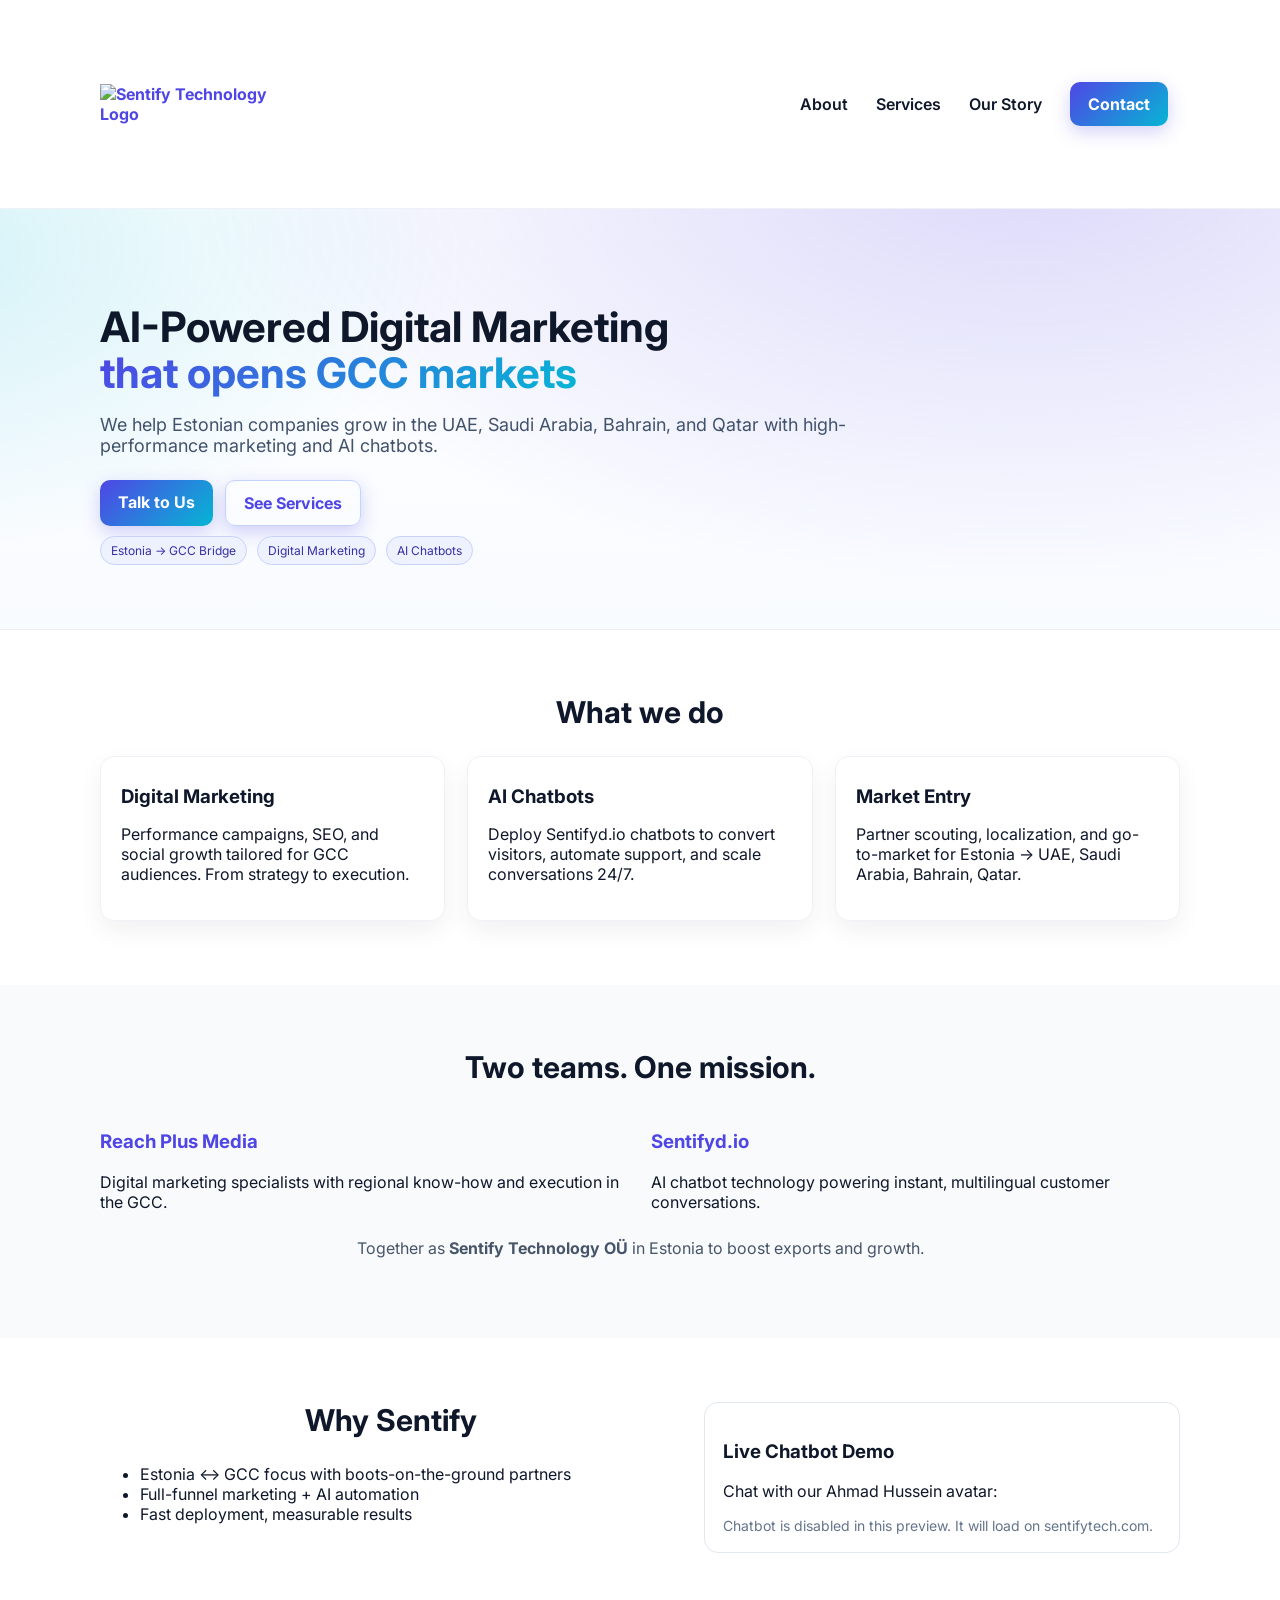
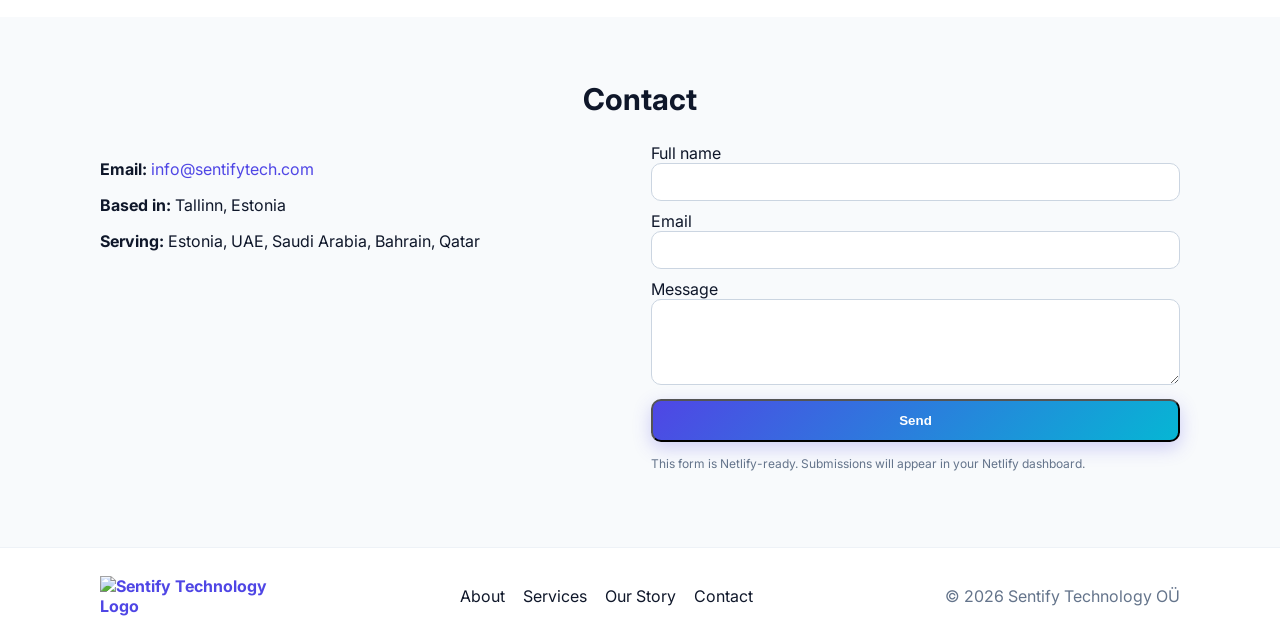
==== index.html @ 4d158f70 "Update index.html" ====
<!DOCTYPE html>
<html lang="en">
<head>
  <meta charset="utf-8" />
  <meta name="viewport" content="width=device-width, initial-scale=1" />
  <title>Sentify — Digital Marketing & AI Chatbots</title>
  <meta name="description" content="AI-powered digital marketing and chatbot solutions. Estonia ↔ GCC bridge: UAE, Saudi Arabia, Bahrain, Qatar."/>
  <link rel="preconnect" href="https://fonts.googleapis.com">
  <link rel="preconnect" href="https://fonts.gstatic.com" crossorigin>
  <link href="https://fonts.googleapis.com/css2?family=Inter:wght@400;600;700;800&display=swap" rel="stylesheet">
  <link rel="stylesheet" href="styles.css" />
  <link rel="icon" href="assets/favicon.svg" type="image/svg+xml">
  <!-- Sentifyd chatbot script (conditionally loaded in non-preview environments) -->
  <script>
    (function(){
      var allowed = ['sentifytech.com','www.sentifytech.com'];
      var host = location.hostname;
      var isAllowed = allowed.some(function(d){ return host===d || host.endsWith('.'+d); });
      if (isAllowed) {
        var s = document.createElement('script');
        s.type = 'module';
        s.src = 'https://frontend.sentifyd.io/sentifyd-bot/main.js';
        document.head.appendChild(s);
      } else {
        document.documentElement.setAttribute('data-chatbot-disabled','true');
      }
    })();
  </script>
</head>
<body>
  <!-- Site Header / Navigation -->
  <header class="site-header">
    <div class="container nav" role="navigation" aria-label="Main Navigation">
      <div class="nav-col brand-col">
        <a href="#hero" class="brand" aria-label="Sentifytech Home">
          <img src="https://cdn.builder.io/api/v1/image/assets%2F6636a5b3149c4ea7ad06f2b6a081d57d%2Fe7e891efa9844e9d974455a8bf1b24bd" alt="Sentify Technology Logo" width="200" loading="lazy">
        </a>
      </div>
      <div class="nav-col menu-col">
        <input type="checkbox" id="menu-toggle" class="menu-toggle" aria-label="Open Menu">
        <label for="menu-toggle" class="hamburger" aria-label="Open Menu" tabindex="0" role="button" aria-controls="main-menu">☰</label>
        <nav id="main-menu" class="nav-links">
          <a href="#about">About</a>
          <a href="#services">Services</a>
          <a href="#partners">Our Story</a>
          <a href="#contact" class="btn btn--sm">Contact</a>
        </nav>
      </div>
    </div>
  </header>

  <!-- Hero Section -->
  <main>
    <section class="hero" id="hero">
      <div class="container">
        <h1>
          AI-Powered Digital Marketing<br />
          <span class="accent">that opens GCC markets</span>
        </h1>
        <p class="lede">
          We help Estonian companies grow in the UAE, Saudi Arabia, Bahrain, and Qatar with high-performance marketing and AI chatbots.
        </p>
        <div class="cta">
          <a href="#contact" class="btn">Talk to Us</a>
          <a href="#services" class="btn btn--ghost">See Services</a>
        </div>
        <div class="badges" aria-label="Core competencies">
          <span>Estonia → GCC Bridge</span>
          <span>Digital Marketing</span>
          <span>AI Chatbots</span>
        </div>
      </div>
    </section>

    <!-- Services Section -->
    <section id="services" class="section">
      <div class="container">
        <h2>What we do</h2>
        <div class="grid cards" role="list">
          <article class="card" role="listitem">
            <!-- Removed invalid Marketing Icon image -->
            <h3>Digital Marketing</h3>
            <p>Performance campaigns, SEO, and social growth tailored for GCC audiences. From strategy to execution.</p>
          </article>
          <article class="card" role="listitem">
            <!-- Removed invalid Chatbot Icon image -->
            <h3>AI Chatbots</h3>
            <p>Deploy Sentifyd.io chatbots to convert visitors, automate support, and scale conversations 24/7.</p>
          </article>
          <article class="card" role="listitem">
            <!-- Removed invalid Bridge Icon image -->
            <h3>Market Entry</h3>
            <p>Partner scouting, localization, and go-to-market for Estonia → UAE, Saudi Arabia, Bahrain, Qatar.</p>
          </article>
        </div>
      </div>
    </section>

    <!-- Partners Section -->
    <section id="partners" class="section section--alt">
      <div class="container">
        <h2>Two teams. One mission.</h2>
        <div class="grid split">
          <div>
            <h3>
              <a href="https://reachplusbh.com/index.html" target="_blank" rel="noopener">Reach Plus Media</a>
            </h3>
            <p>Digital marketing specialists with regional know-how and execution in the GCC.</p>
          </div>
          <div>
            <h3>
              <a href="https://sentifyd.io" target="_blank" rel="noopener">Sentifyd.io</a>
            </h3>
            <p>AI chatbot technology powering instant, multilingual customer conversations.</p>
          </div>
        </div>
        <p class="center note">
          Together as <strong>Sentify Technology OÜ</strong> in Estonia to boost exports and growth.
        </p>
      </div>
    </section>

    <!-- About Section with Chatbot Demo -->
    <section id="about" class="section">
      <div class="container">
        <div class="grid about">
          <div>
            <h2>Why Sentify</h2>
            <ul class="checks">
              <li>Estonia ↔ GCC focus with boots-on-the-ground partners</li>
              <li>Full-funnel marketing + AI automation</li>
              <li>Fast deployment, measurable results</li>
            </ul>
          </div>
          <div class="panel">
            <h3>Live Chatbot Demo</h3>
            <p>Chat with our Ahmad Hussein avatar:</p>
            <!-- Sentifyd chatbot with Ahmad Hussein avatar -->
            <div class="chatbot-embed" aria-label="Chatbot Demo">
              <sentifyd-bot
                api_key="36ebbcf7-c3ae-493f-a77a-5b8a51ed5033"
                avatar_id="51"
                toggler="false">
              </sentifyd-bot>
              <div class="chatbot-fallback">Chatbot is disabled in this preview. It will load on sentifytech.com.</div>
              <noscript>
                <p>Chatbot requires JavaScript to run.</p>
              </noscript>
            </div>
          </div>
        </div>
      </div>
    </section>

    <!-- Contact Section -->
    <section id="contact" class="section section--alt">
      <div class="container">
        <h2>Contact</h2>
        <div class="grid split">
          <div>
            <p>
              <strong>Email:</strong>
              <a href="mailto:info@sentifytech.com">info@sentifytech.com</a>
            </p>
            <p><strong>Based in:</strong> Tallinn, Estonia</p>
            <p><strong>Serving:</strong> Estonia, UAE, Saudi Arabia, Bahrain, Qatar</p>
          </div>
          <form class="form" name="contact" method="POST" data-netlify="true" autocomplete="on">
            <input type="hidden" name="form-name" value="contact">
            <label for="fullname">Full name
              <input type="text" id="fullname" name="name" required autocomplete="name">
            </label>
            <label for="email">Email
              <input type="email" id="email" name="email" required autocomplete="email">
            </label>
            <label for="message">Message
              <textarea id="message" name="message" rows="4" required autocomplete="on"></textarea>
            </label>
            <button class="btn" type="submit">Send</button>
            <p class="form-hint">This form is Netlify-ready. Submissions will appear in your Netlify dashboard.</p>
          </form>
        </div>
      </div>
    </section>
  </main>

  <!-- Site Footer -->
  <footer class="site-footer">
    <div class="container footer-grid">
      <a href="#hero" class="brand" aria-label="Sentifytech Home">
        <img src="https://cdn.builder.io/api/v1/image/assets%2F6636a5b3149c4ea7ad06f2b6a081d57d%2Fe7e891efa9844e9d974455a8bf1b24bd" alt="Sentify Technology Logo" width="200" loading="lazy">
      </a>
      <div class="links" aria-label="Footer Links">
        <a href="#about">About</a>
        <a href="#services">Services</a>
        <a href="#partners">Our Story</a>
        <a href="#contact">Contact</a>
      </div>
      <div class="small">
        © <span id="y"></span> Sentify Technology OÜ
      </div>
    </div>
  </footer>

  <!-- Copyright year script -->
  <script>
    document.getElementById('y').textContent = new Date().getFullYear();
  </script>
</body>
</html>
---- styles.css ----
/* Sentify Technology — modern landing page */
:root{
  --bg:#0f172a;
  --ink:#0b1220;
  --card:#0b1220;
  --text:#0f172a;
  --muted:#5b708b;
  --brand1:#4f46e5;
  --brand2:#06b6d4;
  --surface:#ffffff;
}

*{box-sizing:border-box}
html,body{margin:0;padding:0;font-family:Inter,system-ui,-apple-system,Segoe UI,Roboto,Arial,sans-serif;color:#0f172a;background:#ffffff}
a{color:var(--brand1);text-decoration:none}
img{max-width:100%;display:block}

.container{max-width:1120px;margin:0 auto;padding:0 20px}

.site-header{position:sticky;top:0;background:rgba(255,255,255,.9);backdrop-filter:saturate(140%) blur(6px);border-bottom:1px solid #eef2f7;z-index:1000}
.site-header .nav{display:flex;align-items:center;justify-content:space-between;height:208px;position:relative;gap:20px}
.brand{display:flex;align-items:center;gap:10px;font-weight:700}
.logo{width:28px;height:28px}

.nav-col{display:flex;align-items:center}
.brand-col{flex:1}
.menu-col{flex:1;justify-content:flex-end;position:relative}

nav a{margin:0 12px;font-weight:600;color:#0f172a}
.btn{display:inline-block;background:linear-gradient(135deg,var(--brand1),var(--brand2));color:white;padding:12px 18px;border-radius:10px;font-weight:700;box-shadow:0 6px 18px rgba(79,70,229,.25);transition:transform .12s ease}
.btn:hover{transform:translateY(-2px)}
.btn--ghost{background:transparent;border:1.5px solid #c7d2fe;color:var(--brand1)}

#menu-toggle{display:none}
.hamburger{display:none;cursor:pointer;font-size:22px}

.hero{background:
  radial-gradient(1200px 600px at 80% -10%, rgba(79,70,229,.20), transparent 70%),
  radial-gradient(1000px 500px at -10% 10%, rgba(6,182,212,.18), transparent 60%),
  linear-gradient(#ffffff, #f8fbff);
  padding:96px 0 64px;margin-top:-1px;border-bottom:1px solid #eef2f7}
.hero h1{font-size:42px;line-height:1.1;margin:0 0 12px}
.hero .accent{background:linear-gradient(135deg,var(--brand1),var(--brand2));-webkit-background-clip:text;background-clip:text;color:transparent}
.lede{font-size:18px;color:#42526b;max-width:780px}
.cta{margin:24px 0 8px;display:flex;gap:12px;flex-wrap:wrap}
.badges{display:flex;gap:10px;flex-wrap:wrap;margin-top:10px}
.badges span{font-size:12px;background:#eef2ff;color:#3730a3;border:1px solid #c7d2fe;padding:6px 10px;border-radius:999px}

.section{padding:64px 0}
.section--alt{background:#f8fafc}
h2{font-size:30px;margin:0 0 26px;text-align:center}
.grid{display:grid;gap:22px}
.cards{grid-template-columns:repeat(3,1fr)}
.card{background:#ffffff;border:1px solid #eef2f7;border-radius:14px;padding:20px;box-shadow:0 10px 24px rgba(15,23,42,.06)}
.card .icon{width:40px;height:40px;opacity:.9;margin-bottom:8px}
.card h3{margin:8px 0 6px}

.split{grid-template-columns:1fr 1fr}
.center{text-align:center}
.note{color:#475569;margin-top:10px}

.about{grid-template-columns:1.1fr .9fr;align-items:start}
.panel{background:#ffffff;border:1px solid #e2e8f0;border-radius:14px;padding:18px}
.embed{min-height:180px;border:2px dashed #cbd5e1;border-radius:12px;display:flex;align-items:center;justify-content:center;padding:16px}
.placeholder{color:#64748b;font-size:14px}
.chatbot-fallback{display:none;color:#64748b;font-size:14px;margin-top:8px}
:root[data-chatbot-disabled="true"] .chatbot-fallback{display:block}

.form{display:grid;gap:10px}
.form input,.form textarea{width:100%;border:1px solid #cbd5e1;border-radius:10px;padding:10px;font-size:14px}
.form-hint{font-size:12px;color:#64748b;margin-top:4px}

.site-footer{border-top:1px solid #eef2f7;padding:28px 0;background:#ffffff}
.footer-grid{display:grid;grid-template-columns:1fr 1fr 1fr;align-items:center}
.links a{margin-right:14px;color:#0f172a}
.small{color:#64748b;text-align:right}

@media (max-width: 900px){
  .site-header .nav{flex-direction:column;align-items:stretch;gap:0}
  .cards{grid-template-columns:1fr 1fr}
  .split{grid-template-columns:1fr}
  .about{grid-template-columns:1fr}
  nav{display:none}
  .hamburger{display:block}
  #menu-toggle:checked ~ .nav-links{display:flex;flex-direction:column;position:absolute;top:64px;right:20px;background:#ffffff;border:1px solid #eef2f7;border-radius:12px;padding:12px;box-shadow:0 10px 24px rgba(15,23,42,.06)}
  #menu-toggle:checked ~ .nav-links a{margin:6px 0}
}

@media (max-width: 600px){
  .hero h1{font-size:34px}
  .cards{grid-template-columns:1fr}
  .footer-grid{grid-template-columns:1fr;gap:12px}
  .small{text-align:left}
}
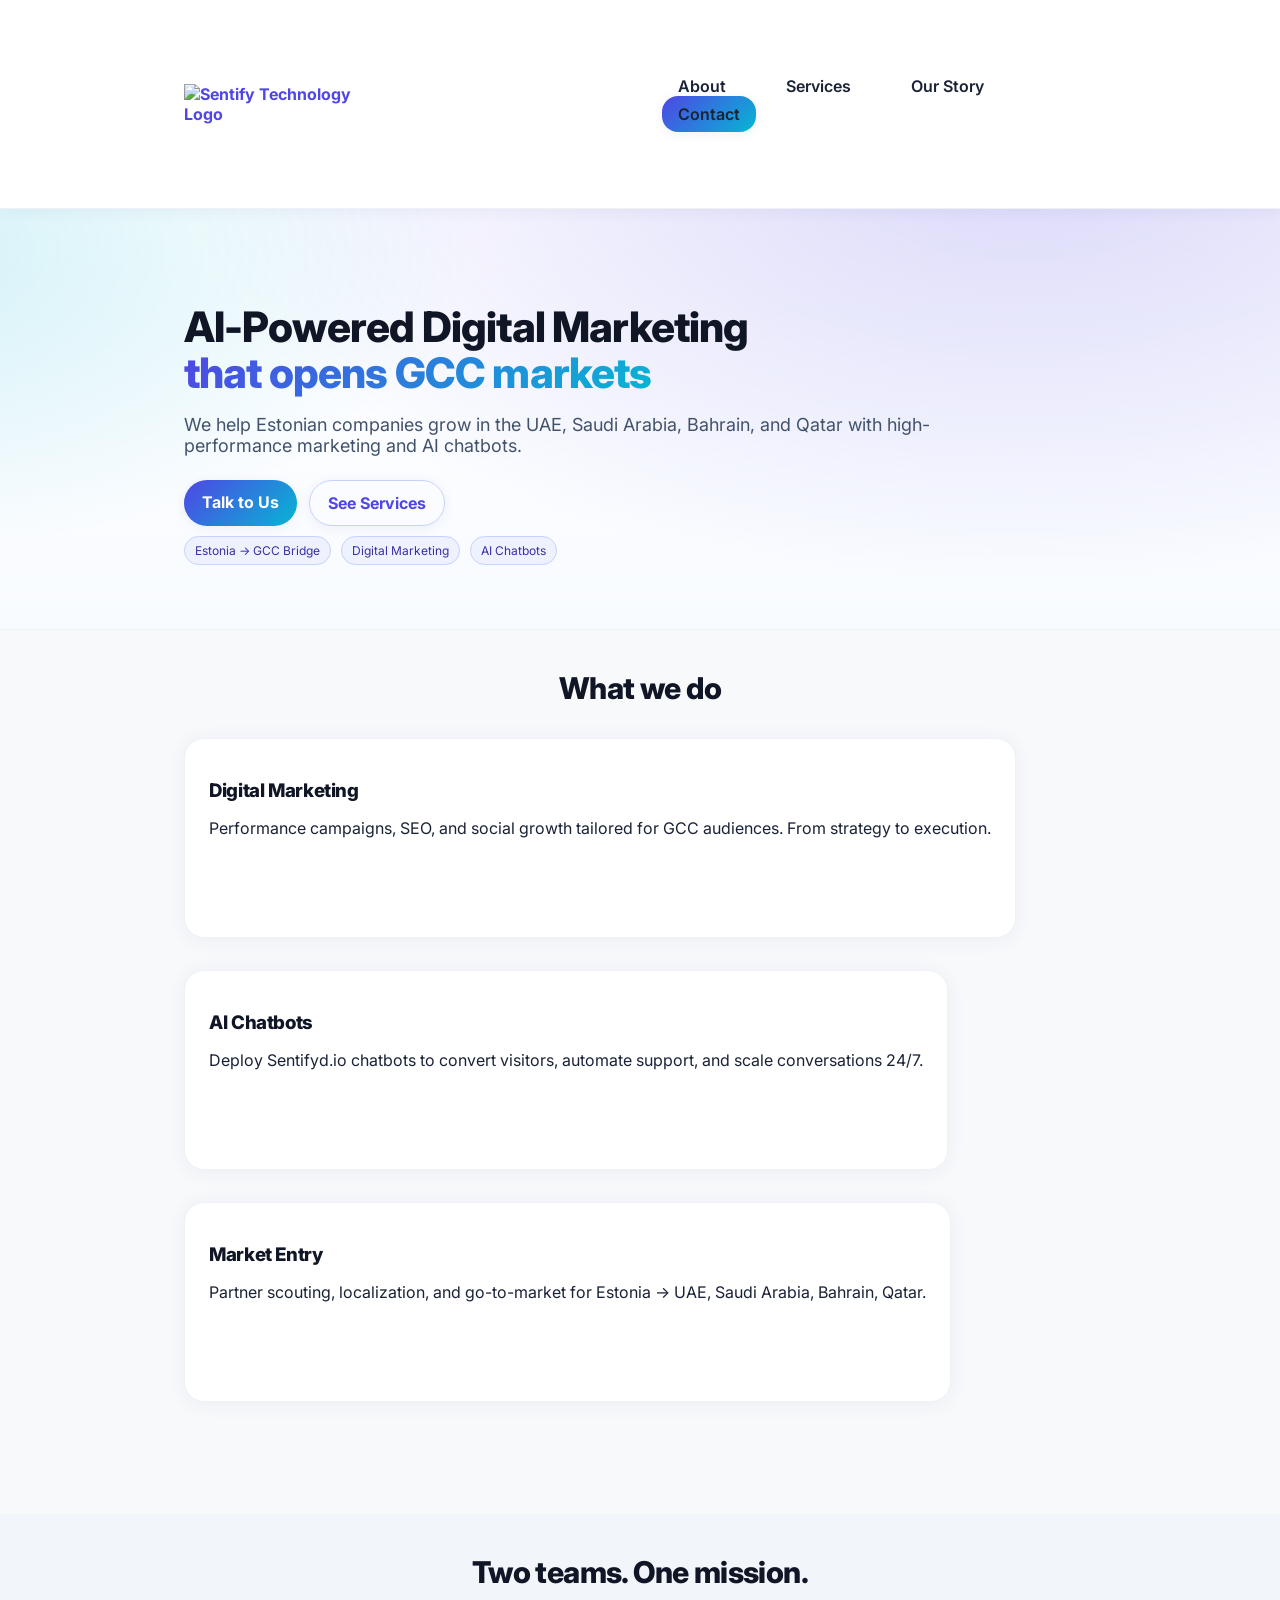
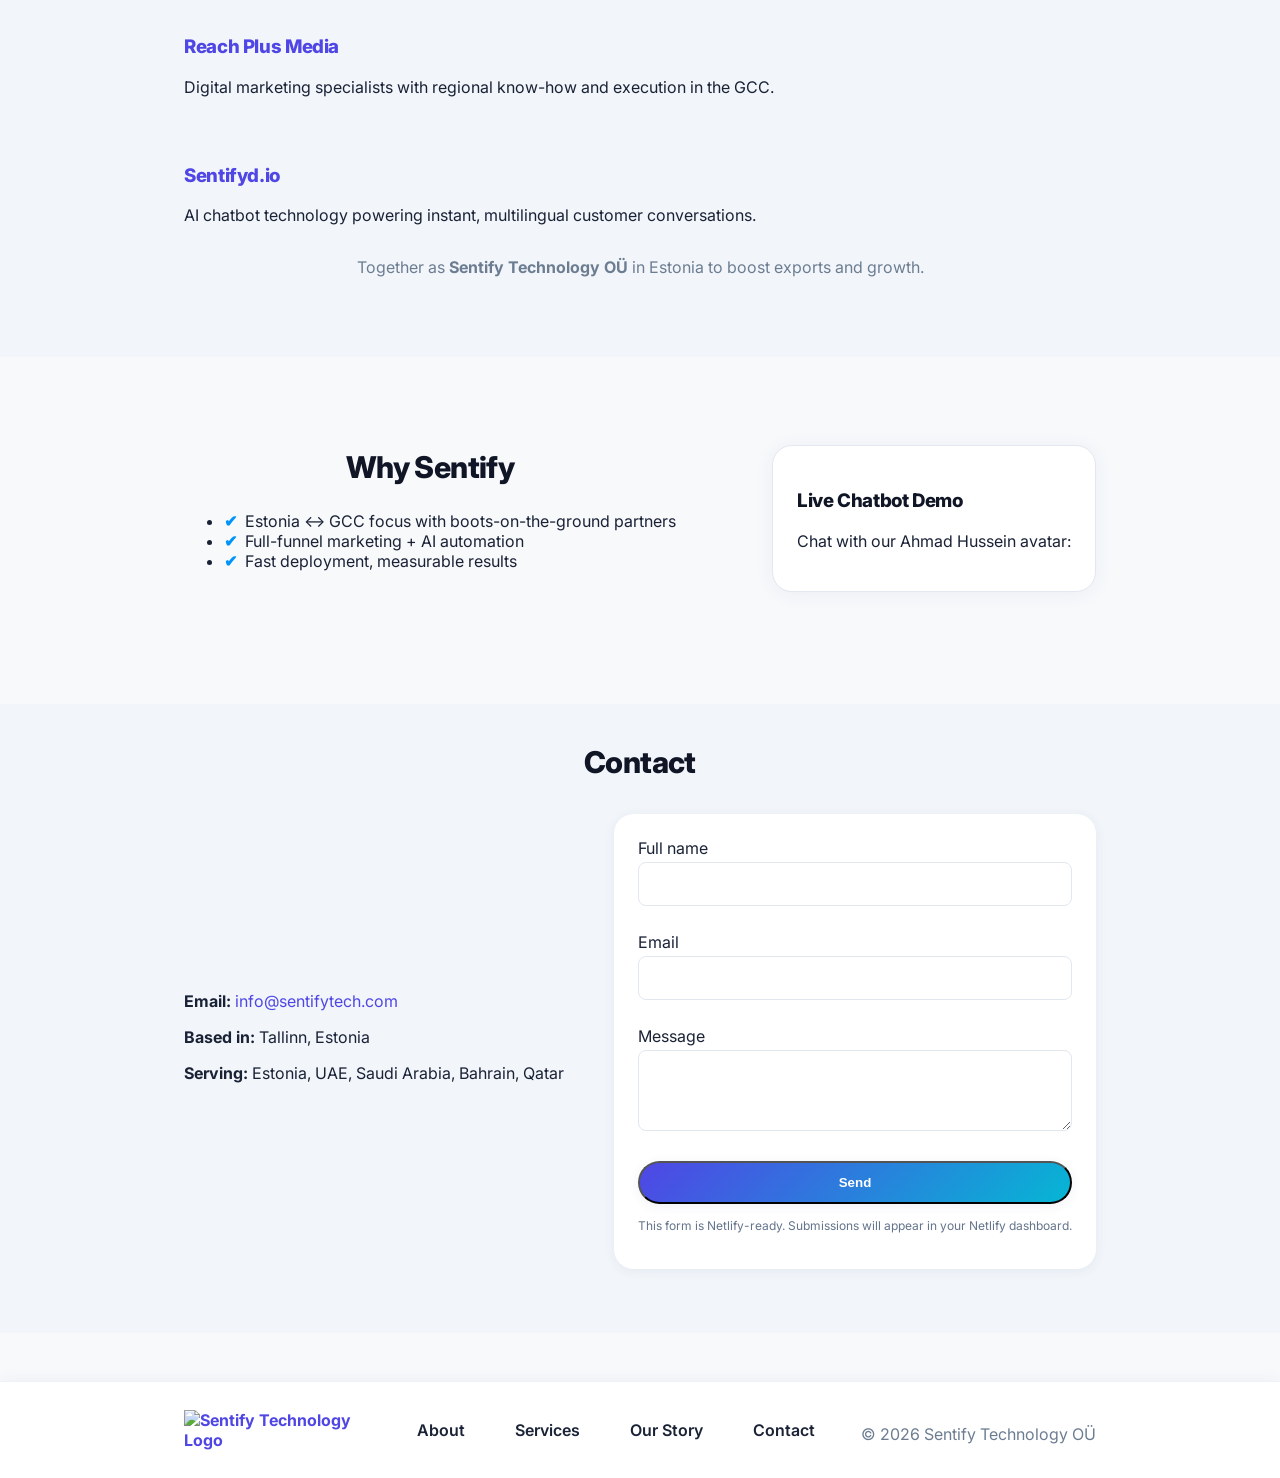
==== commit a63e7ff8: "Update index.html" ====
--- a/index.html
+++ b/index.html
@@ -4,7 +4,7 @@
   <meta charset="utf-8" />
   <meta name="viewport" content="width=device-width, initial-scale=1" />
   <title>Sentify — Digital Marketing & AI Chatbots</title>
-  <meta name="description" content="AI-powered digital marketing and chatbot solutions. Estonia ↔ GCC bridge: UAE, Saudi Arabia, Bahrain, Qatar."/>
+  <meta name="description" content="AI-powered digital marketing and chatbot solutions. Estonia ↔ GCC bridge: UAE, Saudi Arabia, Bahrain, Qatar.">
   <link rel="preconnect" href="https://fonts.googleapis.com">
   <link rel="preconnect" href="https://fonts.gstatic.com" crossorigin>
   <link href="https://fonts.googleapis.com/css2?family=Inter:wght@400;600;700;800&display=swap" rel="stylesheet">
@@ -26,6 +26,248 @@
       }
     })();
   </script>
+  <style>
+    /* Professional Touches */
+    html, body {
+      font-family: 'Inter', Arial, sans-serif;
+      background: #f8f9fb;
+      color: #1a2236;
+      scroll-behavior: smooth;
+    }
+    h1, h2, h3 {
+      font-weight: 800;
+      letter-spacing: -0.02em;
+      color: #101626;
+    }
+    .btn, .btn--sm, .btn--ghost {
+      border-radius: 32px;
+      font-weight: 700;
+      transition: background 0.2s, color 0.2s, box-shadow 0.2s;
+      box-shadow: 0 2px 12px 0 rgba(44,55,130,.07);
+    }
+    .btn:hover, .btn:focus {
+      background: #101626;
+      color: #fff;
+      box-shadow: 0 4px 24px 0 rgba(44,55,130,0.15);
+      outline: none;
+    }
+    .card, .panel, .form, .chatbot-widget-popup {
+      border-radius: 20px;
+      box-shadow: 0 2px 20px 0 rgba(44,55,130,0.06);
+      background: #fff;
+    }
+    .card {
+      min-height: 200px;
+      padding: 2rem 1.5rem;
+      transition: box-shadow 0.2s;
+    }
+    .card:hover {
+      box-shadow: 0 8px 32px 0 rgba(44,55,130,0.14);
+    }
+    .checks li::before {
+      content: "✔";
+      color: #0093f9;
+      font-weight: bold;
+      margin-right: 0.5em;
+    }
+    .section {
+      margin-bottom: 3rem;
+      padding-top: 2.5rem;
+    }
+    .section--alt {
+      background: #f2f6fa;
+    }
+    .site-header, .site-footer {
+      background: #fff;
+      box-shadow: 0 1px 16px 0 rgba(44,55,130,0.07);
+    }
+    .site-footer .small {
+      color: #6c7d92;
+      margin-top: 0.5rem;
+    }
+    .nav-links a, .links a {
+      font-weight: 600;
+      text-decoration: none;
+      color: #1a2236;
+      padding: 0.5em 1em;
+      border-radius: 16px;
+      transition: background 0.15s, color 0.15s;
+    }
+    .nav-links a:hover, .links a:hover {
+      background: #0093f9;
+      color: #fff;
+    }
+    .container {
+      max-width: 960px;
+      margin: 0 auto;
+      padding: 0 1.5rem;
+    }
+    .nav, .footer-grid, .grid {
+      display: flex;
+      flex-wrap: wrap;
+      justify-content: space-between;
+      align-items: center;
+    }
+    .grid.cards {
+      gap: 2rem;
+      margin-top: 2rem;
+    }
+    .grid.split {
+      gap: 2rem;
+      flex-wrap: wrap;
+    }
+    .about {
+      gap: 2.5rem;
+      flex-wrap: wrap;
+    }
+    .panel {
+      padding: 1.5rem;
+      min-width: 270px;
+      max-width: 370px;
+    }
+    .center {
+      text-align: center;
+    }
+    .note {
+      color: #6c7d92;
+      font-size: 1rem;
+      margin-top: 1rem;
+    }
+    .form {
+      background: #fff;
+      padding: 1.5rem;
+      margin-top: 0.5rem;
+      box-shadow: 0 2px 12px 0 rgba(44,55,130,0.07);
+    }
+    .form input, .form textarea {
+      border-radius: 8px;
+      border: 1px solid #e1e7ef;
+      padding: 0.75em;
+      font-size: 1em;
+      margin-top: 0.25rem;
+      margin-bottom: 1rem;
+      width: 100%;
+      box-sizing: border-box;
+      transition: border 0.2s;
+    }
+    .form input:focus, .form textarea:focus {
+      border-color: #0093f9;
+      outline: none;
+    }
+    /* Chatbot Widget Styles */
+    .chatbot-widget-fab {
+      position: fixed;
+      left: 2.2rem;
+      bottom: 2.2rem;
+      z-index: 9999;
+      background: #0093f9;
+      width: 64px;
+      height: 64px;
+      border-radius: 50%;
+      box-shadow: 0 4px 32px 0 rgba(44,55,130,0.17);
+      display: flex;
+      align-items: center;
+      justify-content: center;
+      cursor: pointer;
+      transition: box-shadow 0.2s, background 0.2s;
+      border: none;
+      outline: none;
+    }
+    .chatbot-widget-fab:hover, .chatbot-widget-fab:focus {
+      background: #005fa3;
+      box-shadow: 0 8px 32px 0 rgba(44,55,130,0.25);
+    }
+    .chatbot-widget-fab img, .chatbot-widget-fab svg {
+      width: 38px;
+      height: 38px;
+      display: block;
+      border-radius: 50%;
+      background: #fff;
+      box-shadow: 0 2px 10px rgba(44,55,130,0.08);
+    }
+    .chatbot-widget-popup {
+      position: fixed;
+      left: 1.5rem;
+      bottom: 5.2rem;
+      width: 340px;
+      max-width: 96vw;
+      min-height: 410px;
+      background: #fff;
+      border-radius: 18px;
+      box-shadow: 0 8px 32px 0 rgba(44,55,130,0.22);
+      z-index: 9999;
+      display: none;
+      flex-direction: column;
+      overflow: hidden;
+      animation: chatbot-slide-in 0.23s cubic-bezier(.59,.33,.46,1.34);
+    }
+    @keyframes chatbot-slide-in {
+      from { transform: translateY(40px) scale(0.96); opacity: 0; }
+      to   { transform: translateY(0) scale(1); opacity: 1; }
+    }
+    .chatbot-widget-popup.open {
+      display: flex;
+    }
+    .chatbot-widget-header {
+      display: flex;
+      align-items: center;
+      justify-content: space-between;
+      background: #0093f9;
+      color: #fff;
+      padding: 0.9rem 1.1rem;
+      font-weight: 700;
+      font-size: 1.08rem;
+    }
+    .chatbot-widget-header .close-btn {
+      background: none;
+      border: none;
+      color: #fff;
+      font-size: 1.7em;
+      cursor: pointer;
+      line-height: 1;
+      margin-left: 0.25em;
+      padding: 0;
+      transition: color 0.2s;
+    }
+    .chatbot-widget-header .close-btn:hover {
+      color: #101626;
+    }
+    .chatbot-embed-widget {
+      flex: 1;
+      min-height: 340px;
+      background: #f2f6fa;
+      padding: 0.5rem 0.5rem 0 0.5rem;
+      display: flex;
+      flex-direction: column;
+      justify-content: stretch;
+    }
+    .chatbot-widget-fab[aria-expanded="true"] {
+      box-shadow: 0 8px 32px 0 rgba(44,55,130,0.28), 0 0 0 8px #0093f91a;
+    }
+    /* Hide the demo chatbot in About section on desktop if widget is enabled */
+    @media (min-width: 800px) {
+      .panel .chatbot-embed { display: none !important; }
+    }
+    /* Responsive */
+    @media (max-width: 700px) {
+      .chatbot-widget-popup, .panel {
+        min-width: 0;
+        width: 98vw;
+        left: 1vw;
+        right: 1vw;
+        max-width: 99vw;
+      }
+      .chatbot-widget-fab {
+        left: 1.1rem;
+        bottom: 1.1rem;
+        width: 54px;
+        height: 54px;
+      }
+      .chatbot-widget-popup {
+        bottom: 4.5rem;
+      }
+    }
+  </style>
 </head>
 <body>
   <!-- Site Header / Navigation -->
@@ -78,17 +320,14 @@
         <h2>What we do</h2>
         <div class="grid cards" role="list">
           <article class="card" role="listitem">
-            <!-- Removed invalid Marketing Icon image -->
             <h3>Digital Marketing</h3>
             <p>Performance campaigns, SEO, and social growth tailored for GCC audiences. From strategy to execution.</p>
           </article>
           <article class="card" role="listitem">
-            <!-- Removed invalid Chatbot Icon image -->
             <h3>AI Chatbots</h3>
             <p>Deploy Sentifyd.io chatbots to convert visitors, automate support, and scale conversations 24/7.</p>
           </article>
           <article class="card" role="listitem">
-            <!-- Removed invalid Bridge Icon image -->
             <h3>Market Entry</h3>
             <p>Partner scouting, localization, and go-to-market for Estonia → UAE, Saudi Arabia, Bahrain, Qatar.</p>
           </article>
@@ -120,7 +359,7 @@
       </div>
     </section>
 
-    <!-- About Section with Chatbot Demo -->
+    <!-- About Section with Chatbot Demo (hidden on desktop if widget is loaded) -->
     <section id="about" class="section">
       <div class="container">
         <div class="grid about">
@@ -135,7 +374,7 @@
           <div class="panel">
             <h3>Live Chatbot Demo</h3>
             <p>Chat with our Ahmad Hussein avatar:</p>
-            <!-- Sentifyd chatbot with Ahmad Hussein avatar -->
+            <!-- Sentifyd chatbot with Ahmad Hussein avatar (hidden on desktop if widget is loaded) -->
             <div class="chatbot-embed" aria-label="Chatbot Demo">
               <sentifyd-bot
                 api_key="36ebbcf7-c3ae-493f-a77a-5b8a51ed5033"
@@ -206,5 +445,87 @@
   <script>
     document.getElementById('y').textContent = new Date().getFullYear();
   </script>
+
+  <!-- Floating Chatbot Widget: only loads on production domain -->
+  <div id="chatbot-widget-root" aria-live="polite"></div>
+  <script>
+    (function () {
+      var allowed = ['sentifytech.com','www.sentifytech.com'];
+      var host = location.hostname;
+      var isAllowed = allowed.some(function(d){ return host===d || host.endsWith('.'+d); });
+      if (!isAllowed) return; // don't load widget on preview
+
+      var root = document.getElementById('chatbot-widget-root');
+      // Create floating action button
+      var fab = document.createElement('button');
+      fab.className = 'chatbot-widget-fab';
+      fab.setAttribute('aria-label', 'Open chat support');
+      fab.setAttribute('aria-expanded', 'false');
+      fab.innerHTML = `<svg viewBox="0 0 48 48" fill="none"><circle cx="24" cy="24" r="24" fill="#fff"/><ellipse cx="24" cy="22.5" rx="12" ry="8.5" fill="#0093f9"/><ellipse cx="19" cy="21" rx="2" ry="2.2" fill="#fff"/><ellipse cx="29" cy="21" rx="2" ry="2.2" fill="#fff"/><ellipse cx="24" cy="27" rx="4.5" ry="2.3" fill="#fff"/></svg>`;
+      root.appendChild(fab);
+
+      // Create popup container
+      var popup = document.createElement('div');
+      popup.className = 'chatbot-widget-popup';
+      popup.setAttribute('role','dialog');
+      popup.setAttribute('aria-modal','true');
+      popup.setAttribute('aria-label','Chat support');
+      popup.innerHTML = `
+        <div class="chatbot-widget-header">
+          <span>Chat with Sentify</span>
+          <button class="close-btn" aria-label="Close chat">&times;</button>
+        </div>
+        <div class="chatbot-embed-widget">
+          <sentifyd-bot
+            api_key="36ebbcf7-c3ae-493f-a77a-5b8a51ed5033"
+            avatar_id="51"
+            toggler="false">
+          </sentifyd-bot>
+          <div class="chatbot-fallback" style="text-align:center;font-size:.99em;color:#6c7d92;margin-top:1em;">Chatbot is disabled in this preview. It will load on sentifytech.com.</div>
+        </div>
+      `;
+      root.appendChild(popup);
+
+      // Widget logic
+      function openChat() {
+        popup.classList.add('open');
+        fab.setAttribute('aria-expanded','true');
+        // Optionally focus the close btn for accessibility
+        popup.querySelector('.close-btn').focus();
+      }
+      function closeChat() {
+        popup.classList.remove('open');
+        fab.setAttribute('aria-expanded','false');
+        fab.focus();
+      }
+      fab.addEventListener('click', function() {
+        if (popup.classList.contains('open')) {
+          closeChat();
+        } else {
+          openChat();
+        }
+      });
+      // Keyboard accessibility
+      fab.addEventListener('keydown', function(e){
+        if (e.key==='Enter' || e.key===' ') {
+          fab.click();
+        }
+      });
+      popup.querySelector('.close-btn').addEventListener('click', closeChat);
+      popup.querySelector('.close-btn').addEventListener('keydown', function(e){
+        if (e.key==='Escape' || e.key==='Enter' || e.key===' ') closeChat();
+      });
+      // Close on outside click
+      document.addEventListener('mousedown', function(e){
+        if (popup.classList.contains('open') && !popup.contains(e.target) && !fab.contains(e.target)) {
+          closeChat();
+        }
+      });
+      // ESC closes
+      document.addEventListener('keydown', function(e){
+        if (e.key==='Escape' && popup.classList.contains('open')) closeChat();
+      });
+    })();
+  </script>
 </body>
 </html>
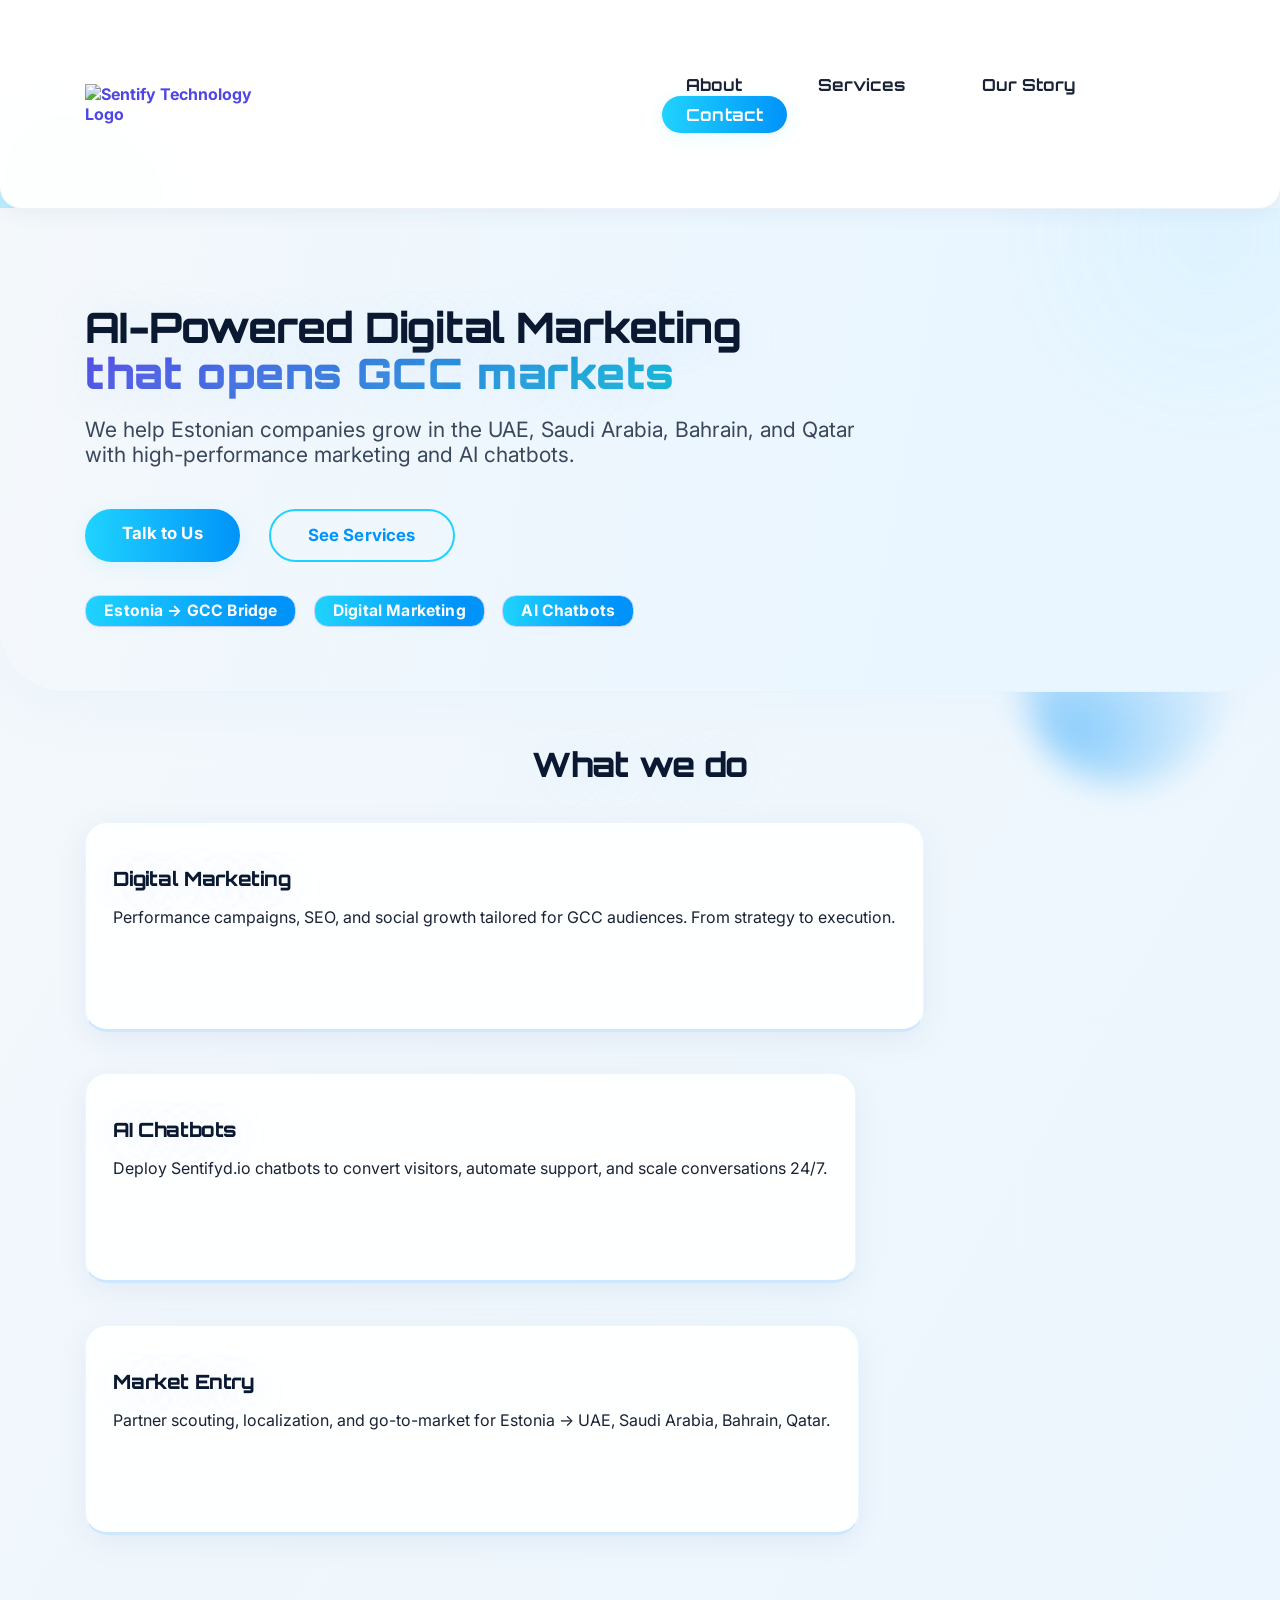
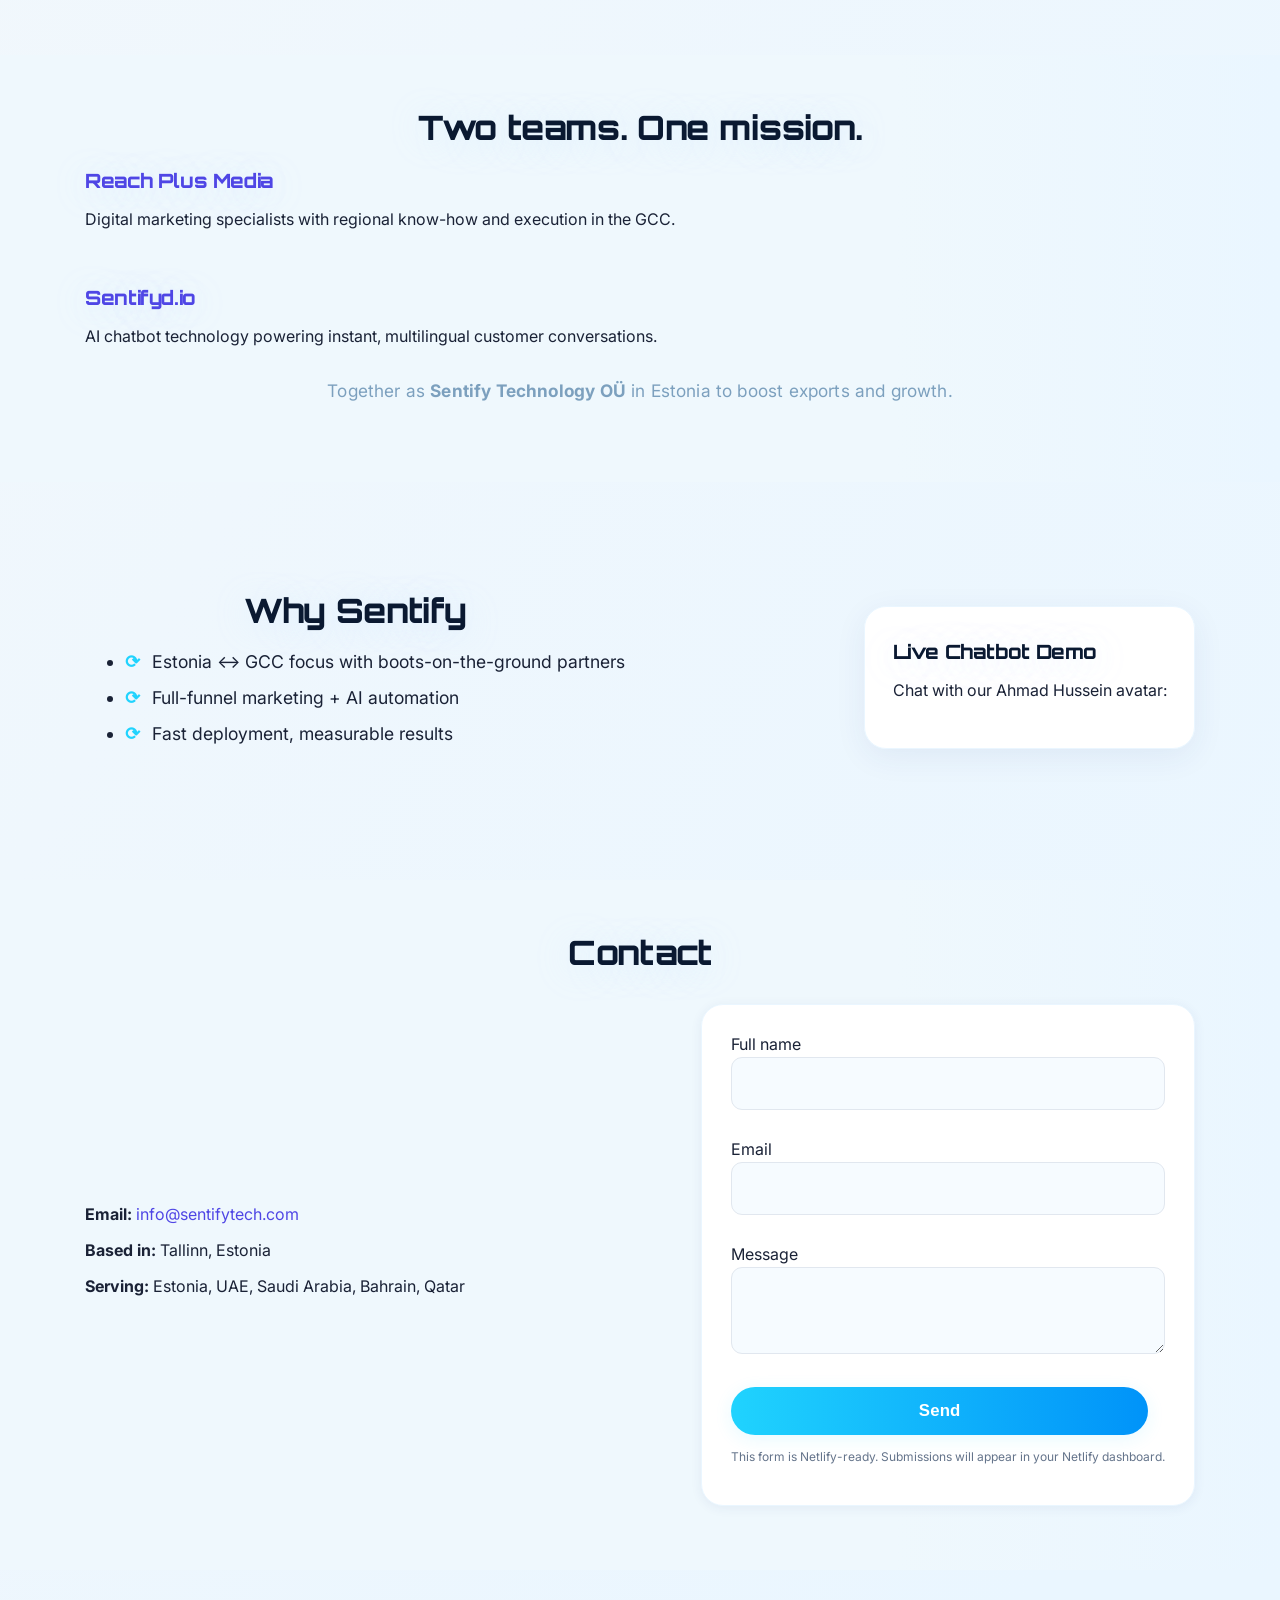
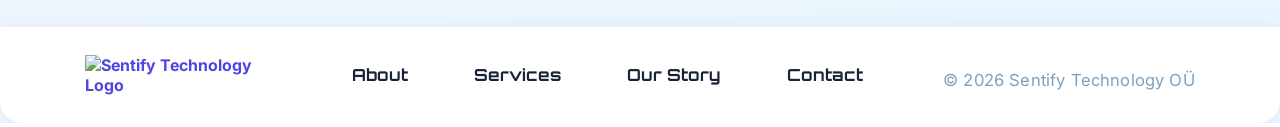
==== commit cda62985: "Update index.html" ====
--- a/index.html
+++ b/index.html
@@ -7,7 +7,7 @@
   <meta name="description" content="AI-powered digital marketing and chatbot solutions. Estonia ↔ GCC bridge: UAE, Saudi Arabia, Bahrain, Qatar.">
   <link rel="preconnect" href="https://fonts.googleapis.com">
   <link rel="preconnect" href="https://fonts.gstatic.com" crossorigin>
-  <link href="https://fonts.googleapis.com/css2?family=Inter:wght@400;600;700;800&display=swap" rel="stylesheet">
+  <link href="https://fonts.googleapis.com/css2?family=Inter:wght@400;600;700;800&family=Orbitron:wght@400;700&display=swap" rel="stylesheet">
   <link rel="stylesheet" href="styles.css" />
   <link rel="icon" href="assets/favicon.svg" type="image/svg+xml">
   <!-- Sentifyd chatbot script (conditionally loaded in non-preview environments) -->
@@ -27,80 +27,156 @@
     })();
   </script>
   <style>
-    /* Professional Touches */
+    /* Futuristic Elegant Startup Design */
     html, body {
-      font-family: 'Inter', Arial, sans-serif;
-      background: #f8f9fb;
+      font-family: 'Inter', 'Orbitron', Arial, sans-serif;
+      background: linear-gradient(120deg, #f4f8fb 0%, #eaf6ff 90%);
       color: #1a2236;
       scroll-behavior: smooth;
+      min-height: 100vh;
+      margin: 0;
+    }
+    body {
+      position: relative;
+      overflow-x: hidden;
     }
     h1, h2, h3 {
+      font-family: 'Orbitron', 'Inter', Arial, sans-serif;
       font-weight: 800;
       letter-spacing: -0.02em;
-      color: #101626;
+      color: #0a1931;
+      text-shadow: 0 4px 32px #cde7ff56;
+    }
+    h1 {
+      font-size: 2.9rem;
+      line-height: 1.12;
+      margin-bottom: 1.5rem;
+      margin-top: 0;
+    }
+    h2 {
+      font-size: 2.1rem;
+      margin-top: 0;
+      margin-bottom: 1.25rem;
+    }
+    h3 {
+      font-size: 1.23rem;
+      margin-top: 0;
+      margin-bottom: 0.75rem;
+    }
+    .accent {
+      background: linear-gradient(90deg, #20d3fe 0%, #0093f9 100%);
+      background-clip: text;
+      -webkit-background-clip: text;
+      color: transparent;
+      -webkit-text-fill-color: transparent;
+      font-weight: 900;
+      font-family: 'Orbitron', 'Inter', Arial, sans-serif;
+      letter-spacing: 0.01em;
     }
     .btn, .btn--sm, .btn--ghost {
-      border-radius: 32px;
+      border-radius: 1000px;
       font-weight: 700;
-      transition: background 0.2s, color 0.2s, box-shadow 0.2s;
-      box-shadow: 0 2px 12px 0 rgba(44,55,130,.07);
+      padding: 0.85em 2.2em;
+      background: linear-gradient(90deg,#20d3fe 0%,#0093f9 100%);
+      color: #fff !important;
+      border: none;
+      box-shadow: 0 4px 18px 0 rgba(32, 211, 254, 0.11);
+      text-decoration: none;
+      font-size: 1.05em;
+      margin-right: 1em;
+      transition: background 0.2s, color 0.2s, box-shadow 0.2s, transform 0.18s;
+      cursor: pointer;
+      letter-spacing: 0.01em;
+      outline: none;
+      display: inline-block;
+    }
+    .btn--ghost {
+      background: transparent;
+      color: #0093f9 !important;
+      border: 2px solid #20d3fe;
+      box-shadow: none;
     }
     .btn:hover, .btn:focus {
       background: #101626;
-      color: #fff;
-      box-shadow: 0 4px 24px 0 rgba(44,55,130,0.15);
-      outline: none;
+      color: #fff !important;
+      box-shadow: 0 8px 32px 0 rgba(32,211,254,0.17);
+      transform: translateY(-2px) scale(1.035);
+    }
+    .btn--ghost:hover, .btn--ghost:focus {
+      background: linear-gradient(90deg,#20d3fe 0%,#0093f9 85%);
+      color: #fff !important;
+      border: 2px solid #0093f9;
+      box-shadow: 0 4px 16px 0 rgba(32,211,254,0.08);
     }
     .card, .panel, .form, .chatbot-widget-popup {
-      border-radius: 20px;
-      box-shadow: 0 2px 20px 0 rgba(44,55,130,0.06);
-      background: #fff;
+      border-radius: 22px;
+      box-shadow: 0 8px 32px 0 rgba(44,55,130,0.07);
+      background: rgba(255,255,255,0.92);
+      backdrop-filter: blur(4px);
     }
     .card {
-      min-height: 200px;
-      padding: 2rem 1.5rem;
-      transition: box-shadow 0.2s;
+      min-height: 210px;
+      padding: 2.2rem 1.7rem;
+      transition: box-shadow 0.22s, transform 0.16s;
+      border: 1.5px solid #eaf6ff;
+      border-bottom: 3.5px solid #cde7ff;
     }
     .card:hover {
-      box-shadow: 0 8px 32px 0 rgba(44,55,130,0.14);
+      box-shadow: 0 16px 48px 0 rgba(32,211,254,0.18);
+      transform: translateY(-2px) scale(1.03);
     }
     .checks li::before {
-      content: "✔";
-      color: #0093f9;
+      content: "⟳";
+      color: #20d3fe;
       font-weight: bold;
-      margin-right: 0.5em;
+      margin-right: 0.65em;
+    }
+    .checks li {
+      margin-bottom: 0.85em;
+      font-size: 1.1em;
     }
     .section {
-      margin-bottom: 3rem;
-      padding-top: 2.5rem;
+      margin-bottom: 3.5rem;
+      padding-top: 3.2rem;
+      position: relative;
+      z-index: 1;
     }
     .section--alt {
-      background: #f2f6fa;
+      background: linear-gradient(90deg, #eff8fd 70%, #eaf6ff 100%);
     }
     .site-header, .site-footer {
-      background: #fff;
-      box-shadow: 0 1px 16px 0 rgba(44,55,130,0.07);
+      background: rgba(255,255,255,0.98);
+      box-shadow: 0 2px 22px 0 rgba(44,55,130,0.07);
+      border-radius: 0 0 22px 22px;
     }
     .site-footer .small {
-      color: #6c7d92;
-      margin-top: 0.5rem;
+      color: #7ca0be;
+      margin-top: 0.6rem;
+      font-size: 1.04em;
+      letter-spacing: 0.01em;
     }
     .nav-links a, .links a {
-      font-weight: 600;
+      font-weight: 700;
       text-decoration: none;
       color: #1a2236;
-      padding: 0.5em 1em;
-      border-radius: 16px;
-      transition: background 0.15s, color 0.15s;
+      padding: 0.5em 1.45em;
+      border-radius: 32px;
+      transition: background 0.17s, color 0.17s, box-shadow 0.15s;
+      font-family: 'Orbitron', 'Inter', Arial, sans-serif;
+      font-size: 1.04em;
     }
     .nav-links a:hover, .links a:hover {
-      background: #0093f9;
+      background: linear-gradient(90deg, #20d3fe 0%, #0093f9 100%);
       color: #fff;
+      box-shadow: 0 3px 14px 0 rgba(32,211,254,.09);
+      transform: translateY(-1px) scale(1.02);
     }
     .container {
-      max-width: 960px;
+      max-width: 1180px;
       margin: 0 auto;
-      padding: 0 1.5rem;
+      padding: 0 2.2rem;
+      position: relative;
+      z-index: 1;
     }
     .nav, .footer-grid, .grid {
       display: flex;
@@ -109,100 +185,161 @@
       align-items: center;
     }
     .grid.cards {
-      gap: 2rem;
-      margin-top: 2rem;
+      gap: 2.6rem;
+      margin-top: 2.3rem;
     }
     .grid.split {
-      gap: 2rem;
-      flex-wrap: wrap;
-    }
-    .about {
       gap: 2.5rem;
       flex-wrap: wrap;
     }
+    .about {
+      gap: 3rem;
+      flex-wrap: wrap;
+    }
     .panel {
-      padding: 1.5rem;
-      min-width: 270px;
-      max-width: 370px;
+      padding: 2rem 1.7rem;
+      min-width: 310px;
+      max-width: 420px;
+      margin-top: 0.4rem;
+      border: 1.5px solid #eaf6ff;
+      background: rgba(255,255,255,0.97);
     }
     .center {
       text-align: center;
     }
     .note {
-      color: #6c7d92;
-      font-size: 1rem;
-      margin-top: 1rem;
+      color: #7ca0be;
+      font-size: 1.08em;
+      margin-top: 1.1rem;
+      letter-spacing: 0.01em;
     }
     .form {
       background: #fff;
-      padding: 1.5rem;
-      margin-top: 0.5rem;
+      padding: 1.8rem;
+      margin-top: 0.7rem;
       box-shadow: 0 2px 12px 0 rgba(44,55,130,0.07);
+      border: 1.5px solid #eaf6ff;
     }
     .form input, .form textarea {
-      border-radius: 8px;
-      border: 1px solid #e1e7ef;
-      padding: 0.75em;
-      font-size: 1em;
-      margin-top: 0.25rem;
-      margin-bottom: 1rem;
+      border-radius: 11px;
+      border: 1.5px solid #e1e7ef;
+      padding: 0.9em;
+      font-size: 1.06em;
+      margin-top: 0.2rem;
+      margin-bottom: 1.2rem;
       width: 100%;
       box-sizing: border-box;
-      transition: border 0.2s;
+      transition: border 0.21s;
+      background: #f6fbff;
+      color: #1a2236;
     }
     .form input:focus, .form textarea:focus {
-      border-color: #0093f9;
+      border-color: #20d3fe;
       outline: none;
     }
-    /* Chatbot Widget Styles */
+    /* Futuristic floating-glow effect on hero */
+    .hero {
+      background: linear-gradient(100deg, #f4f8fb 0%, #eaf6ff 70%);
+      border-radius: 0 0 64px 64px;
+      padding: 6rem 0 4rem 0;
+      box-shadow: 0 10px 45px 0 #cde7ff35;
+      position: relative;
+      z-index: 0;
+      overflow: hidden;
+    }
+    .hero::after {
+      content: '';
+      position: absolute;
+      width: 420px;
+      height: 420px;
+      top: -180px;
+      right: -140px;
+      background: radial-gradient(circle, #a6e7ff39 0%, transparent 80%);
+      z-index: -1;
+      pointer-events: none;
+      filter: blur(8px);
+      opacity: 0.8;
+    }
+    .lede {
+      font-size: 1.32rem;
+      color: #38475b;
+      margin-bottom: 2.6rem;
+    }
+    .cta {
+      margin-bottom: 2.1rem;
+    }
+    .badges {
+      display: flex;
+      gap: 1.1rem;
+      flex-wrap: wrap;
+    }
+    .badges span {
+      background: linear-gradient(90deg,#20d3fe 0%,#0093f9 85%);
+      color: #fff;
+      font-weight: 700;
+      border-radius: 14px;
+      font-size: 0.98em;
+      padding: 0.33em 1.15em;
+      letter-spacing: 0.01em;
+      box-shadow: 0 2px 6px 0 #cde7ff25;
+    }
+    /* Chatbot Widget Styles - moved to right */
     .chatbot-widget-fab {
       position: fixed;
-      left: 2.2rem;
+      right: 2.2rem;
       bottom: 2.2rem;
       z-index: 9999;
-      background: #0093f9;
-      width: 64px;
-      height: 64px;
+      background: linear-gradient(120deg,#20d3fe 0%,#0093f9 100%);
+      width: 70px;
+      height: 70px;
       border-radius: 50%;
-      box-shadow: 0 4px 32px 0 rgba(44,55,130,0.17);
+      box-shadow: 0 6px 32px 0 rgba(32,211,254,0.20);
       display: flex;
       align-items: center;
       justify-content: center;
       cursor: pointer;
-      transition: box-shadow 0.2s, background 0.2s;
+      transition: box-shadow 0.2s, background 0.2s, transform 0.18s;
       border: none;
       outline: none;
+      animation: chatbot-fab-pop 0.35s cubic-bezier(.55,1.5,.46,1.16);
+    }
+    @keyframes chatbot-fab-pop {
+      0% { transform: scale(0.5); opacity: 0;}
+      80% { transform: scale(1.11);}
+      100% { transform: scale(1); opacity: 1;}
     }
     .chatbot-widget-fab:hover, .chatbot-widget-fab:focus {
-      background: #005fa3;
-      box-shadow: 0 8px 32px 0 rgba(44,55,130,0.25);
+      background: #20d3fe;
+      box-shadow: 0 12px 40px 0 rgba(32,211,254,0.29);
+      transform: scale(1.08);
     }
     .chatbot-widget-fab img, .chatbot-widget-fab svg {
-      width: 38px;
-      height: 38px;
+      width: 42px;
+      height: 42px;
       display: block;
       border-radius: 50%;
       background: #fff;
-      box-shadow: 0 2px 10px rgba(44,55,130,0.08);
+      box-shadow: 0 2px 14px rgba(44,55,130,0.10);
     }
     .chatbot-widget-popup {
       position: fixed;
-      left: 1.5rem;
+      right: 2.5rem;
       bottom: 5.2rem;
-      width: 340px;
-      max-width: 96vw;
+      width: 365px;
+      max-width: 97vw;
       min-height: 410px;
       background: #fff;
-      border-radius: 18px;
-      box-shadow: 0 8px 32px 0 rgba(44,55,130,0.22);
+      border-radius: 20px;
+      box-shadow: 0 16px 56px 0 rgba(32,211,254,0.22);
       z-index: 9999;
       display: none;
       flex-direction: column;
       overflow: hidden;
-      animation: chatbot-slide-in 0.23s cubic-bezier(.59,.33,.46,1.34);
+      animation: chatbot-slide-in 0.26s cubic-bezier(.59,.33,.46,1.34);
+      border: 2.5px solid #20d3fe2a;
     }
     @keyframes chatbot-slide-in {
-      from { transform: translateY(40px) scale(0.96); opacity: 0; }
+      from { transform: translateY(40px) scale(0.97); opacity: 0; }
       to   { transform: translateY(0) scale(1); opacity: 1; }
     }
     .chatbot-widget-popup.open {
@@ -212,17 +349,19 @@
       display: flex;
       align-items: center;
       justify-content: space-between;
-      background: #0093f9;
+      background: linear-gradient(90deg,#20d3fe 0%,#0093f9 85%);
       color: #fff;
-      padding: 0.9rem 1.1rem;
-      font-weight: 700;
-      font-size: 1.08rem;
+      padding: 1.08rem 1.25rem;
+      font-weight: 800;
+      font-size: 1.14rem;
+      font-family: 'Orbitron', 'Inter', Arial, sans-serif;
+      letter-spacing: 0.01em;
     }
     .chatbot-widget-header .close-btn {
       background: none;
       border: none;
       color: #fff;
-      font-size: 1.7em;
+      font-size: 1.9em;
       cursor: pointer;
       line-height: 1;
       margin-left: 0.25em;
@@ -235,41 +374,89 @@
     .chatbot-embed-widget {
       flex: 1;
       min-height: 340px;
-      background: #f2f6fa;
-      padding: 0.5rem 0.5rem 0 0.5rem;
+      background: #eff8fd;
+      padding: 0.6rem 0.5rem 0 0.5rem;
       display: flex;
       flex-direction: column;
       justify-content: stretch;
     }
     .chatbot-widget-fab[aria-expanded="true"] {
-      box-shadow: 0 8px 32px 0 rgba(44,55,130,0.28), 0 0 0 8px #0093f91a;
+      box-shadow: 0 12px 38px 0 rgba(44,55,130,0.28), 0 0 0 10px #20d3fe21;
     }
     /* Hide the demo chatbot in About section on desktop if widget is enabled */
     @media (min-width: 800px) {
       .panel .chatbot-embed { display: none !important; }
     }
     /* Responsive */
+    @media (max-width: 900px) {
+      h1 { font-size: 2.2rem; }
+      .container { padding: 0 1.1rem; }
+      .panel { min-width: 0; max-width: 100vw; }
+      .card { min-height: 140px; padding: 1.2rem 1rem;}
+      .chatbot-widget-popup { width: 99vw; right: 0.5vw;}
+    }
     @media (max-width: 700px) {
       .chatbot-widget-popup, .panel {
         min-width: 0;
-        width: 98vw;
-        left: 1vw;
+        width: 99vw;
         right: 1vw;
+        left: unset !important;
         max-width: 99vw;
       }
       .chatbot-widget-fab {
-        left: 1.1rem;
+        right: 1.1rem;
         bottom: 1.1rem;
-        width: 54px;
-        height: 54px;
+        width: 56px;
+        height: 56px;
       }
       .chatbot-widget-popup {
         bottom: 4.5rem;
       }
+      .hero {
+        padding: 2.3rem 0 1.7rem 0;
+        border-radius: 0 0 24px 24px;
+      }
+    }
+    /* Futuristic "glow" orbits for surprise */
+    .orbital-glow {
+      position: absolute;
+      pointer-events: none;
+      z-index: 0;
+      border-radius: 50%;
+      opacity: 0.42;
+      filter: blur(16px);
+      animation: orbit-glow 16s linear infinite;
+    }
+    .orbital-glow.one {
+      background: radial-gradient(circle at 65% 30%, #20d3fe 0%, transparent 80%);
+      width: 320px; height: 320px;
+      left: -120px; top: 10vh;
+      animation-delay: 0s;
+    }
+    .orbital-glow.two {
+      background: radial-gradient(circle at 25% 70%, #0093f9 0%, transparent 85%);
+      width: 200px; height: 200px;
+      left: 80vw; top: 65vh;
+      animation-delay: 4s;
+    }
+    .orbital-glow.three {
+      background: radial-gradient(circle at 80% 80%, #eaf6ff 0%, transparent 90%);
+      width: 170px; height: 170px;
+      left: 70vw; top: 5vh;
+      animation-delay: 8s;
+    }
+    @keyframes orbit-glow {
+      0%   { opacity: 0.44; transform: scale(1) rotate(0deg);}
+      70%  { opacity: 0.27;}
+      85%  { opacity: 0.51;}
+      100% { opacity: 0.44; transform: scale(1.09) rotate(360deg);}
     }
   </style>
 </head>
 <body>
+  <div class="orbital-glow one"></div>
+  <div class="orbital-glow two"></div>
+  <div class="orbital-glow three"></div>
   <!-- Site Header / Navigation -->
   <header class="site-header">
     <div class="container nav" role="navigation" aria-label="Main Navigation">
@@ -279,7 +466,7 @@
         </a>
       </div>
       <div class="nav-col menu-col">
-        <input type="checkbox" id="menu-toggle" class="menu-toggle" aria-label="Open Menu">
+        <input type="checkbox" id="menu-toggle" class="menu-toggle" aria-label="Open Menu" style="display:none;">
         <label for="menu-toggle" class="hamburger" aria-label="Open Menu" tabindex="0" role="button" aria-controls="main-menu">☰</label>
         <nav id="main-menu" class="nav-links">
           <a href="#about">About</a>
@@ -461,7 +648,7 @@
       fab.className = 'chatbot-widget-fab';
       fab.setAttribute('aria-label', 'Open chat support');
       fab.setAttribute('aria-expanded', 'false');
-      fab.innerHTML = `<svg viewBox="0 0 48 48" fill="none"><circle cx="24" cy="24" r="24" fill="#fff"/><ellipse cx="24" cy="22.5" rx="12" ry="8.5" fill="#0093f9"/><ellipse cx="19" cy="21" rx="2" ry="2.2" fill="#fff"/><ellipse cx="29" cy="21" rx="2" ry="2.2" fill="#fff"/><ellipse cx="24" cy="27" rx="4.5" ry="2.3" fill="#fff"/></svg>`;
+      fab.innerHTML = `<svg viewBox="0 0 48 48" fill="none"><circle cx="24" cy="24" r="24" fill="#fff"/><ellipse cx="24" cy="22.5" rx="12" ry="8.5" fill="#20d3fe"/><ellipse cx="19" cy="21" rx="2" ry="2.5" fill="#fff"/><ellipse cx="24" cy="23" rx="2" ry="2.5" fill="#fff"/><ellipse cx="29" cy="21" rx="2" ry="2.5" fill="#fff"/></svg>`;
       root.appendChild(fab);
 
       // Create popup container
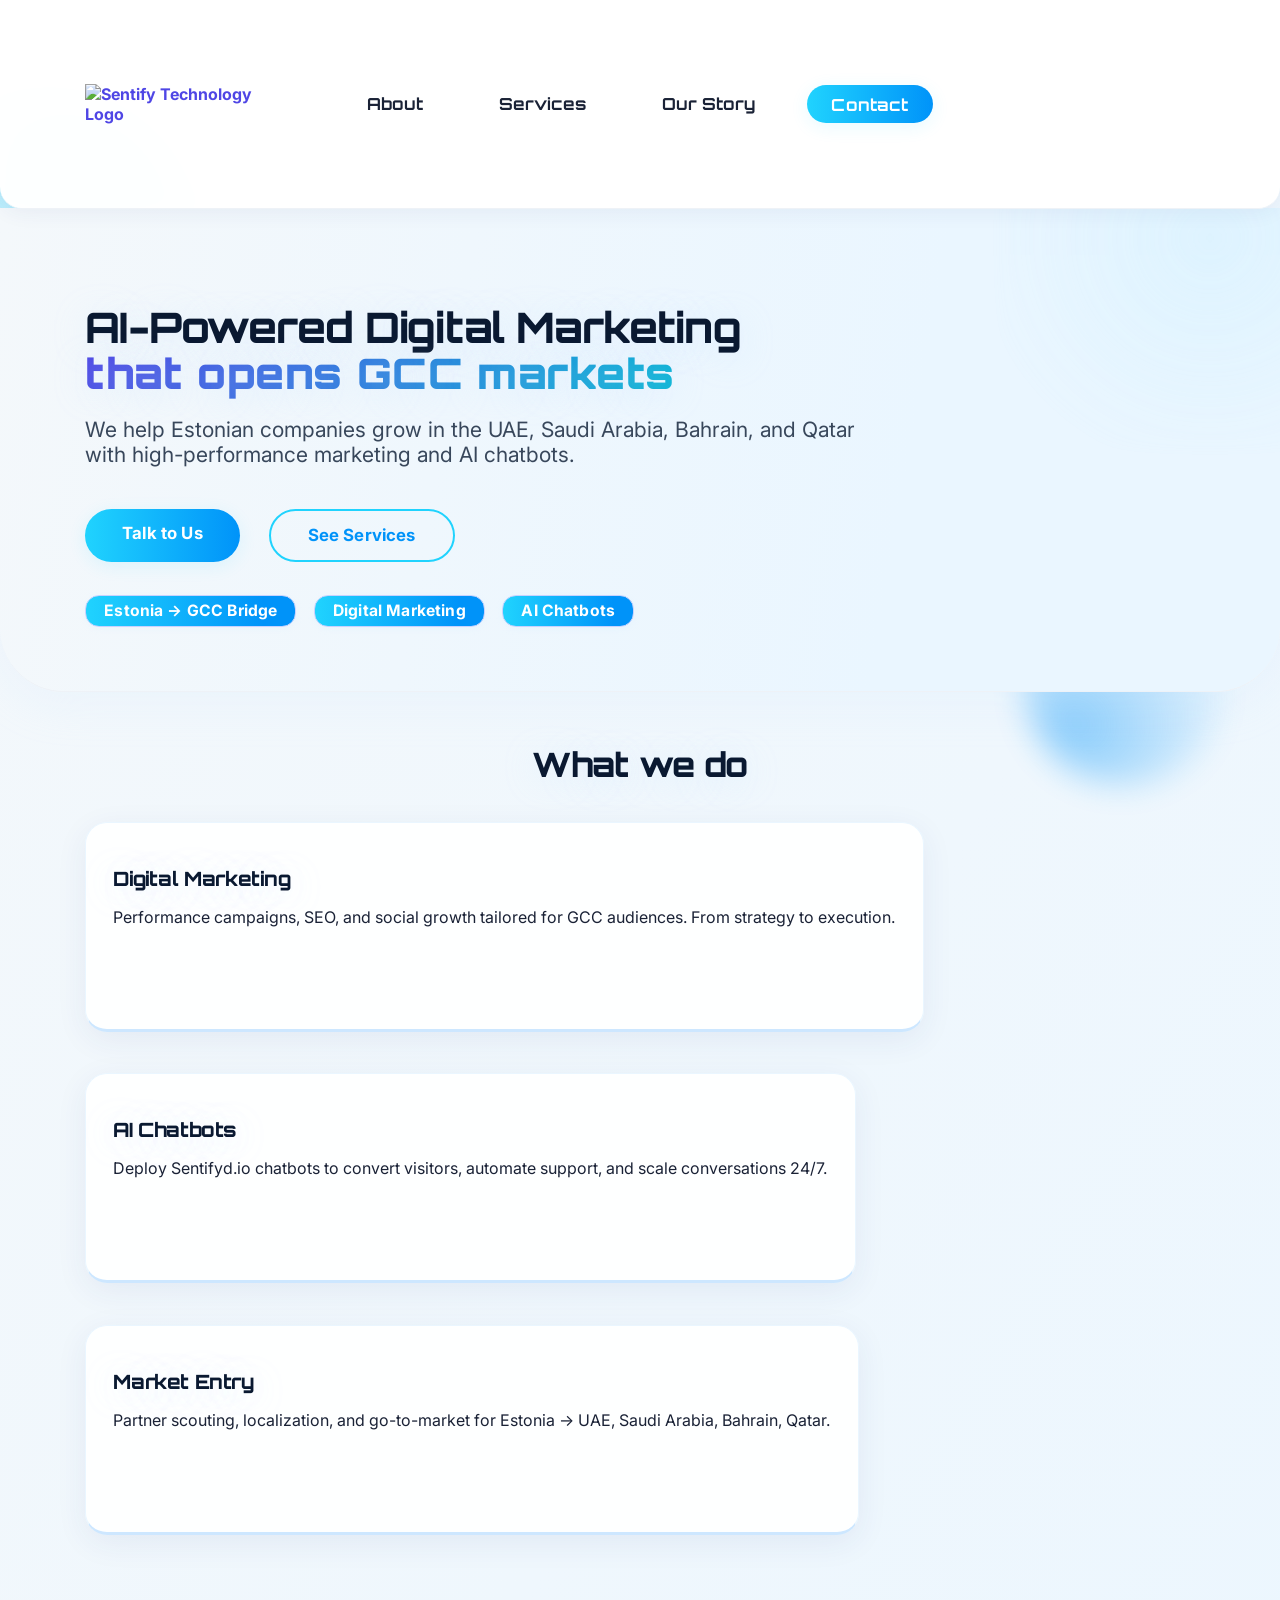
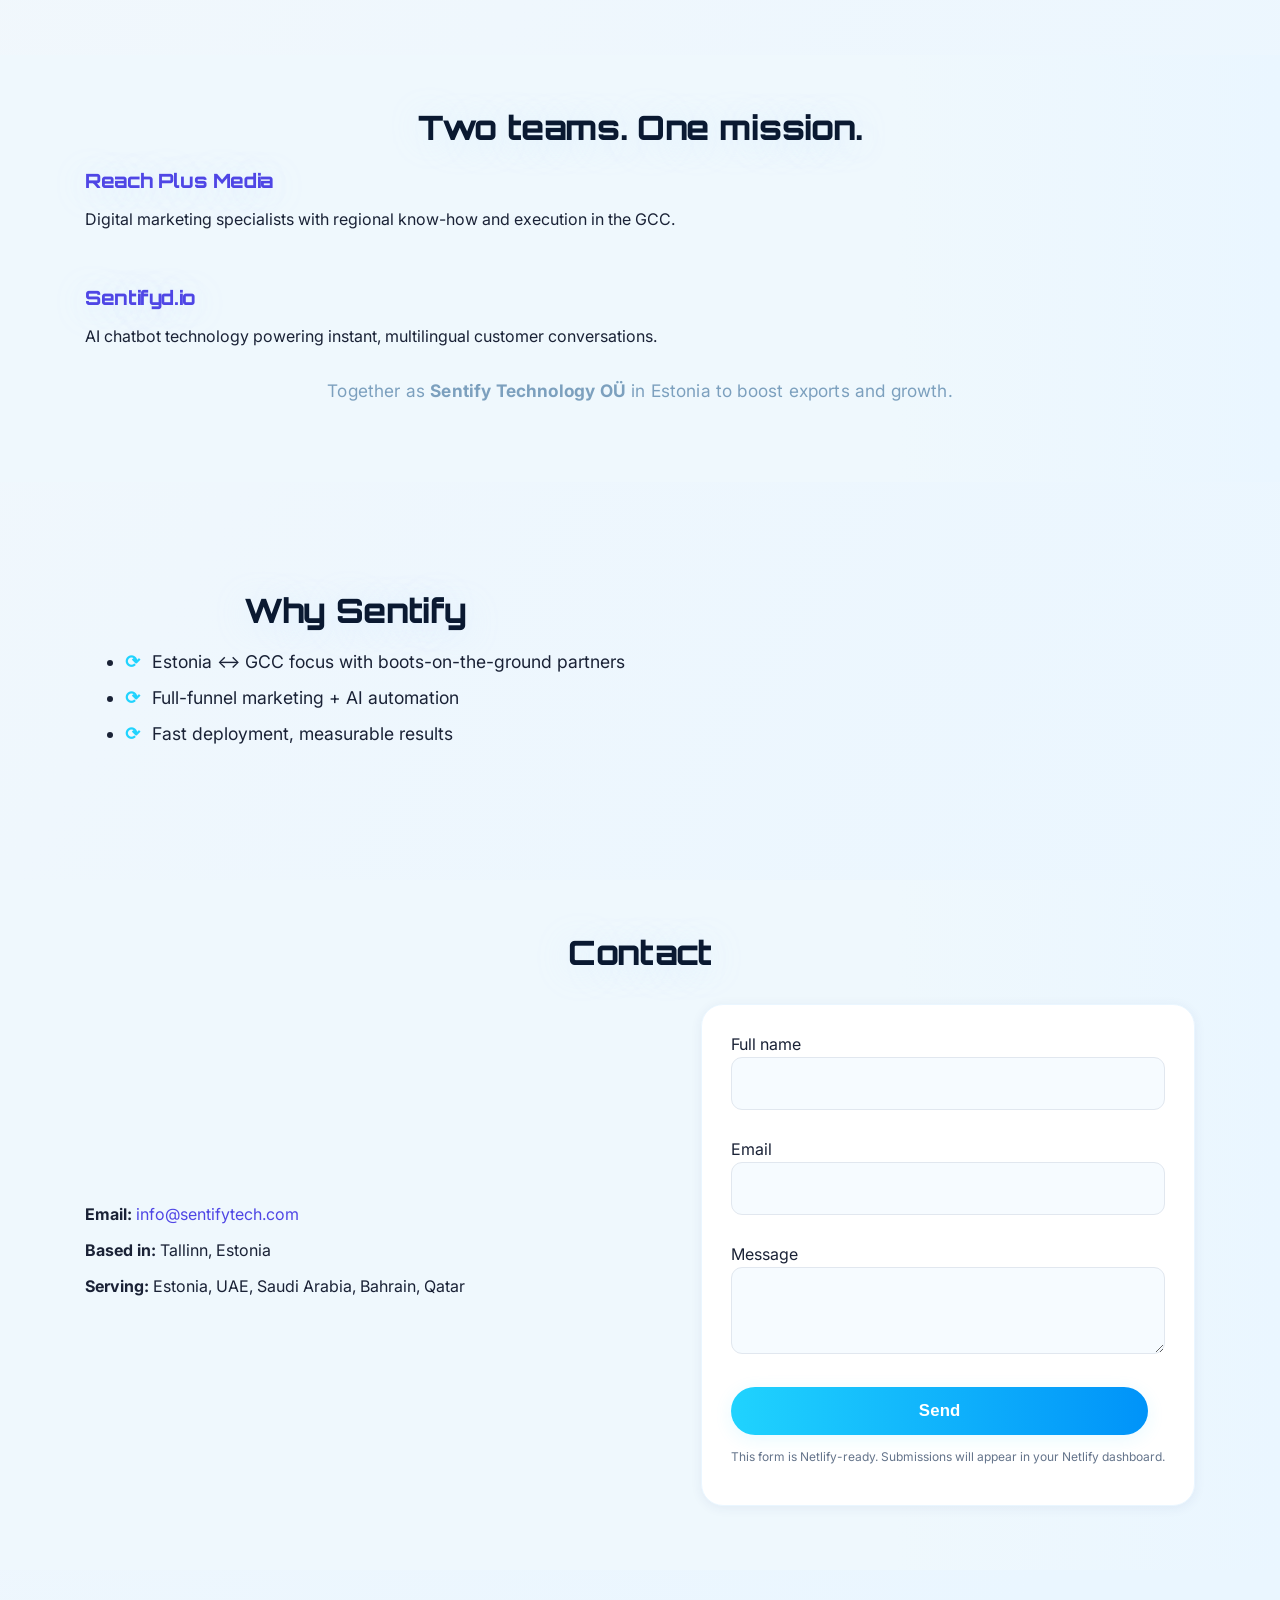
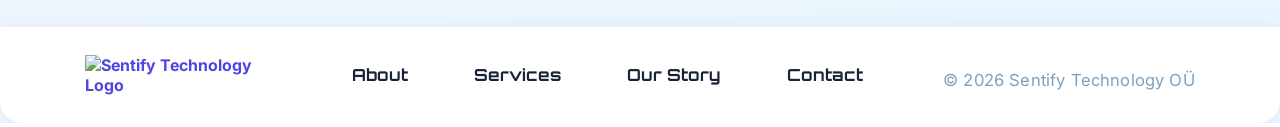
==== commit bec3dac9: "Reposition nav, narrow About section, remove chatbot panel cgen-d85d102e4cf54d99aa3e9d60ef8b9c88" ====
--- a/index.html
+++ b/index.html
@@ -465,15 +465,15 @@
           <img src="https://cdn.builder.io/api/v1/image/assets%2F6636a5b3149c4ea7ad06f2b6a081d57d%2Fe7e891efa9844e9d974455a8bf1b24bd" alt="Sentify Technology Logo" width="200" loading="lazy">
         </a>
       </div>
+      <input type="checkbox" id="menu-toggle" class="menu-toggle" aria-label="Open Menu" style="display:none;">
+      <nav id="main-menu" class="nav-links nav-inline">
+        <a href="#about">About</a>
+        <a href="#services">Services</a>
+        <a href="#partners">Our Story</a>
+        <a href="#contact" class="btn btn--sm">Contact</a>
+      </nav>
       <div class="nav-col menu-col">
-        <input type="checkbox" id="menu-toggle" class="menu-toggle" aria-label="Open Menu" style="display:none;">
         <label for="menu-toggle" class="hamburger" aria-label="Open Menu" tabindex="0" role="button" aria-controls="main-menu">☰</label>
-        <nav id="main-menu" class="nav-links">
-          <a href="#about">About</a>
-          <a href="#services">Services</a>
-          <a href="#partners">Our Story</a>
-          <a href="#contact" class="btn btn--sm">Contact</a>
-        </nav>
       </div>
     </div>
   </header>
@@ -548,31 +548,15 @@
 
     <!-- About Section with Chatbot Demo (hidden on desktop if widget is loaded) -->
     <section id="about" class="section">
-      <div class="container">
+      <div class="container container--narrow">
         <div class="grid about">
-          <div>
+          <div class="about-intro">
             <h2>Why Sentify</h2>
             <ul class="checks">
               <li>Estonia ↔ GCC focus with boots-on-the-ground partners</li>
               <li>Full-funnel marketing + AI automation</li>
               <li>Fast deployment, measurable results</li>
             </ul>
-          </div>
-          <div class="panel">
-            <h3>Live Chatbot Demo</h3>
-            <p>Chat with our Ahmad Hussein avatar:</p>
-            <!-- Sentifyd chatbot with Ahmad Hussein avatar (hidden on desktop if widget is loaded) -->
-            <div class="chatbot-embed" aria-label="Chatbot Demo">
-              <sentifyd-bot
-                api_key="36ebbcf7-c3ae-493f-a77a-5b8a51ed5033"
-                avatar_id="51"
-                toggler="false">
-              </sentifyd-bot>
-              <div class="chatbot-fallback">Chatbot is disabled in this preview. It will load on sentifytech.com.</div>
-              <noscript>
-                <p>Chatbot requires JavaScript to run.</p>
-              </noscript>
-            </div>
           </div>
         </div>
       </div>
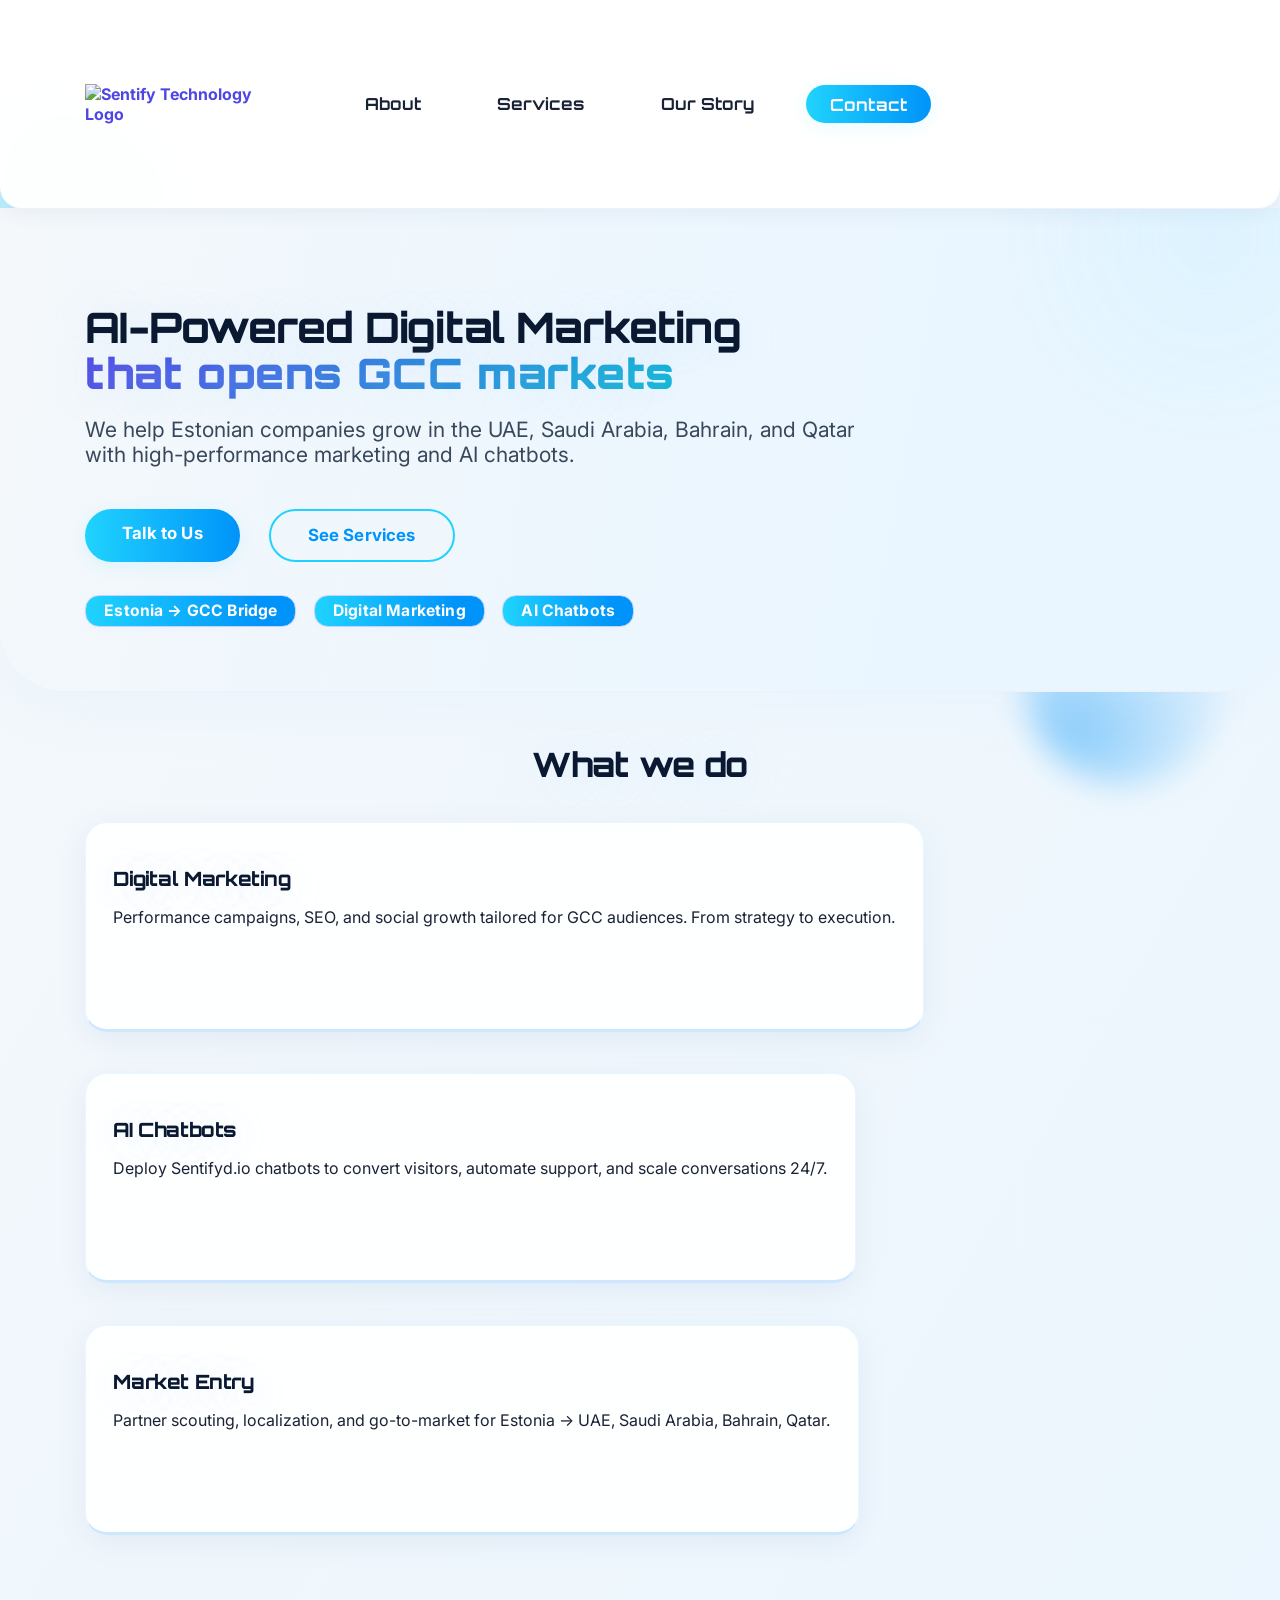
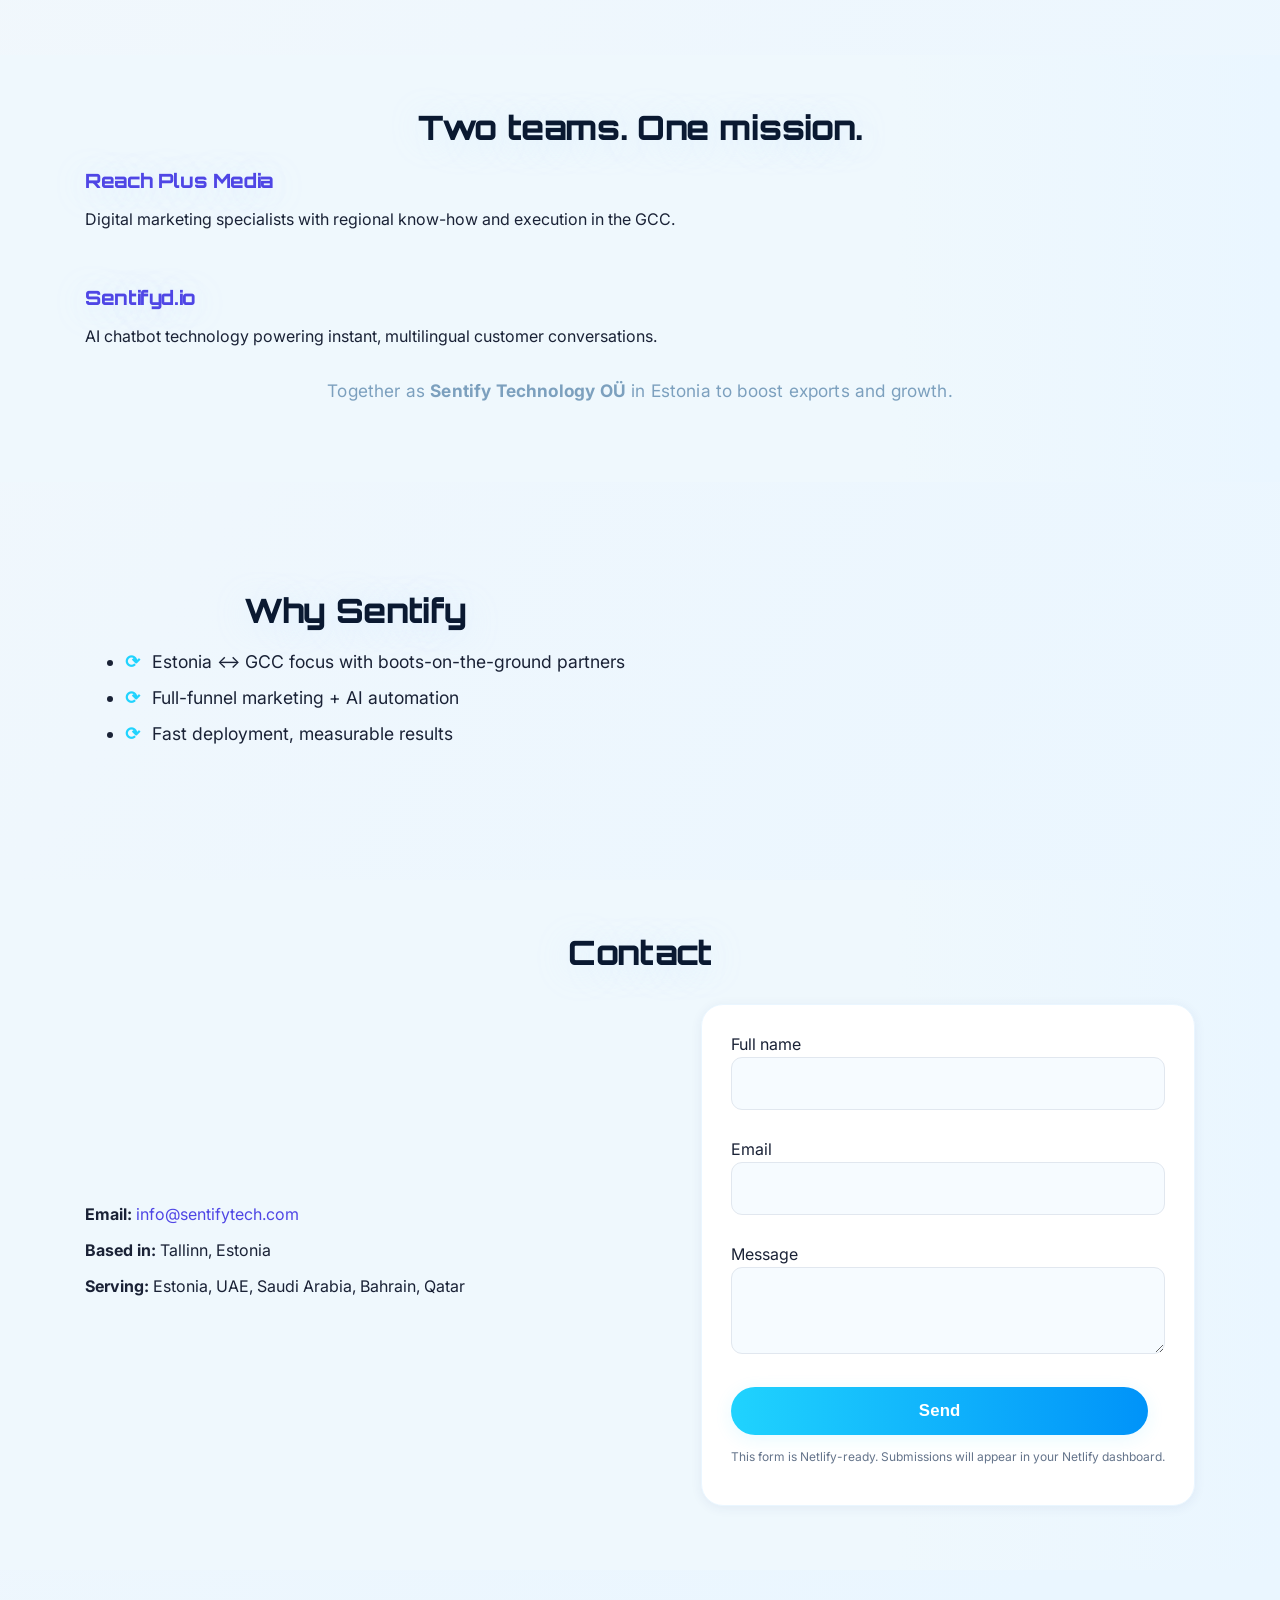
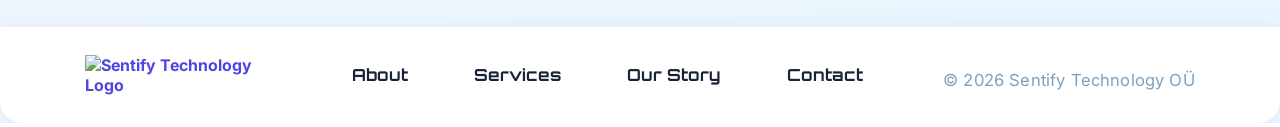
==== commit b4ef03b7: "Update index.html" ====
--- a/index.html
+++ b/index.html
@@ -26,6 +26,13 @@
       }
     })();
   </script>
+  <!-- Brand customization for Sentifyd bot -->
+  <style>
+    sentifyd-bot {
+      --primary-color: #20d3fe;
+      --secondary-color: #0093f9;
+    }
+  </style>
   <style>
     /* Futuristic Elegant Startup Design */
     html, body {
@@ -632,7 +639,7 @@
       fab.className = 'chatbot-widget-fab';
       fab.setAttribute('aria-label', 'Open chat support');
       fab.setAttribute('aria-expanded', 'false');
-      fab.innerHTML = `<svg viewBox="0 0 48 48" fill="none"><circle cx="24" cy="24" r="24" fill="#fff"/><ellipse cx="24" cy="22.5" rx="12" ry="8.5" fill="#20d3fe"/><ellipse cx="19" cy="21" rx="2" ry="2.5" fill="#fff"/><ellipse cx="24" cy="23" rx="2" ry="2.5" fill="#fff"/><ellipse cx="29" cy="21" rx="2" ry="2.5" fill="#fff"/></svg>`;
+      fab.innerHTML = `<svg viewBox="0 0 48 48" fill="none"><circle cx="24" cy="24" r="24" fill="#fff"/><ellipse cx="24" cy="22.5" rx="12" ry="8.5" fill="#20d3fe"/><ellipse cx="19" cy="21" rx="2" ry="2" fill="#fff"/><ellipse cx="29" cy="21" rx="2" ry="2" fill="#fff"/></svg>`;
       root.appendChild(fab);
 
       // Create popup container
@@ -650,7 +657,11 @@
           <sentifyd-bot
             api_key="36ebbcf7-c3ae-493f-a77a-5b8a51ed5033"
             avatar_id="51"
-            toggler="false">
+            toggler="false"
+            brand_name="Sentify Technology"
+            brand_logo="https://cdn.builder.io/api/v1/image/assets%2F6636a5b3149c4ea7ad06f2b6a081d57d%2Fe7e891efa9844e9d974455a8bf1b24bd"
+            terms_href="https://sentifytech.com/terms"
+            privacy_href="https://sentifytech.com/privacy">
           </sentifyd-bot>
           <div class="chatbot-fallback" style="text-align:center;font-size:.99em;color:#6c7d92;margin-top:1em;">Chatbot is disabled in this preview. It will load on sentifytech.com.</div>
         </div>
--- a/styles.css
+++ b/styles.css
@@ -18,13 +18,16 @@
 .container{max-width:1120px;margin:0 auto;padding:0 20px}
 
 .site-header{position:sticky;top:0;background:rgba(255,255,255,.9);backdrop-filter:saturate(140%) blur(6px);border-bottom:1px solid #eef2f7;z-index:1000}
-.site-header .nav{display:flex;align-items:center;justify-content:space-between;height:208px;position:relative;gap:20px}
+.site-header .nav{display:flex;align-items:center;justify-content:space-between;height:208px;position:relative}
 .brand{display:flex;align-items:center;gap:10px;font-weight:700}
 .logo{width:28px;height:28px}
 
 .nav-col{display:flex;align-items:center}
 .brand-col{flex:1}
 .menu-col{flex:1;justify-content:flex-end;position:relative}
+.nav-inline{margin-left:-5px;padding-left:2px}
+.container--narrow{max-width:776px}
+.about-intro{margin-right:200px}
 
 nav a{margin:0 12px;font-weight:600;color:#0f172a}
 .btn{display:inline-block;background:linear-gradient(135deg,var(--brand1),var(--brand2));color:white;padding:12px 18px;border-radius:10px;font-weight:700;box-shadow:0 6px 18px rgba(79,70,229,.25);transition:transform .12s ease}
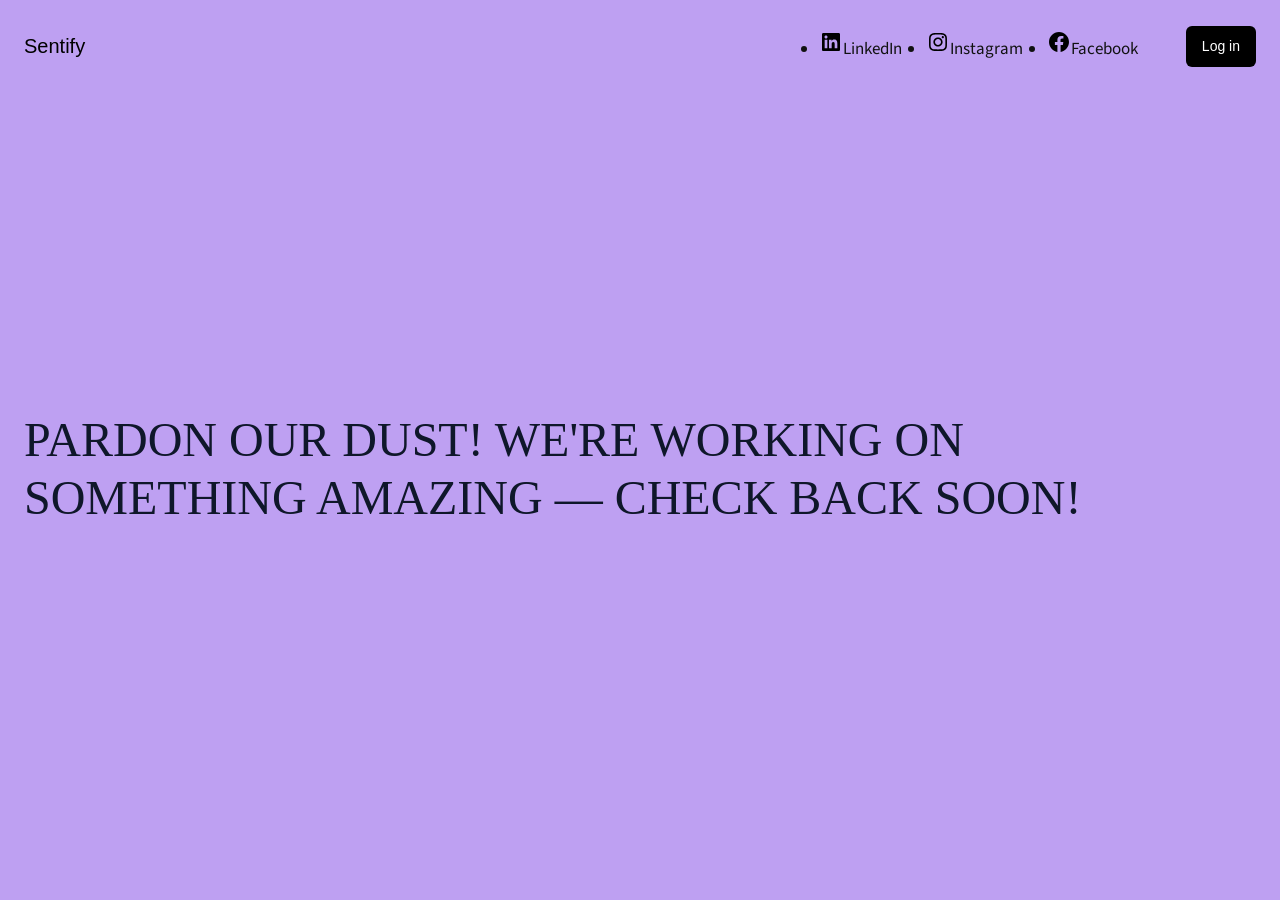
==== commit b77f4b20: "Add files via upload" ====
--- a/index.html
+++ b/index.html
@@ -1,713 +1,535 @@
 <!DOCTYPE html>
-<html lang="en">
+<html lang="en-GB">
 <head>
-  <meta charset="utf-8" />
-  <meta name="viewport" content="width=device-width, initial-scale=1" />
-  <title>Sentify — Digital Marketing & AI Chatbots</title>
-  <meta name="description" content="AI-powered digital marketing and chatbot solutions. Estonia ↔ GCC bridge: UAE, Saudi Arabia, Bahrain, Qatar.">
-  <link rel="preconnect" href="https://fonts.googleapis.com">
-  <link rel="preconnect" href="https://fonts.gstatic.com" crossorigin>
-  <link href="https://fonts.googleapis.com/css2?family=Inter:wght@400;600;700;800&family=Orbitron:wght@400;700&display=swap" rel="stylesheet">
-  <link rel="stylesheet" href="styles.css" />
-  <link rel="icon" href="assets/favicon.svg" type="image/svg+xml">
-  <!-- Sentifyd chatbot script (conditionally loaded in non-preview environments) -->
-  <script>
-    (function(){
-      var allowed = ['sentifytech.com','www.sentifytech.com'];
-      var host = location.hostname;
-      var isAllowed = allowed.some(function(d){ return host===d || host.endsWith('.'+d); });
-      if (isAllowed) {
-        var s = document.createElement('script');
-        s.type = 'module';
-        s.src = 'https://frontend.sentifyd.io/sentifyd-bot/main.js';
-        document.head.appendChild(s);
-      } else {
-        document.documentElement.setAttribute('data-chatbot-disabled','true');
-      }
-    })();
-  </script>
-  <!-- Brand customization for Sentifyd bot -->
-  <style>
-    sentifyd-bot {
-      --primary-color: #20d3fe;
-      --secondary-color: #0093f9;
-    }
-  </style>
-  <style>
-    /* Futuristic Elegant Startup Design */
-    html, body {
-      font-family: 'Inter', 'Orbitron', Arial, sans-serif;
-      background: linear-gradient(120deg, #f4f8fb 0%, #eaf6ff 90%);
-      color: #1a2236;
-      scroll-behavior: smooth;
-      min-height: 100vh;
-      margin: 0;
-    }
-    body {
-      position: relative;
-      overflow-x: hidden;
-    }
-    h1, h2, h3 {
-      font-family: 'Orbitron', 'Inter', Arial, sans-serif;
-      font-weight: 800;
-      letter-spacing: -0.02em;
-      color: #0a1931;
-      text-shadow: 0 4px 32px #cde7ff56;
-    }
-    h1 {
-      font-size: 2.9rem;
-      line-height: 1.12;
-      margin-bottom: 1.5rem;
-      margin-top: 0;
-    }
-    h2 {
-      font-size: 2.1rem;
-      margin-top: 0;
-      margin-bottom: 1.25rem;
-    }
-    h3 {
-      font-size: 1.23rem;
-      margin-top: 0;
-      margin-bottom: 0.75rem;
-    }
-    .accent {
-      background: linear-gradient(90deg, #20d3fe 0%, #0093f9 100%);
-      background-clip: text;
-      -webkit-background-clip: text;
-      color: transparent;
-      -webkit-text-fill-color: transparent;
-      font-weight: 900;
-      font-family: 'Orbitron', 'Inter', Arial, sans-serif;
-      letter-spacing: 0.01em;
-    }
-    .btn, .btn--sm, .btn--ghost {
-      border-radius: 1000px;
-      font-weight: 700;
-      padding: 0.85em 2.2em;
-      background: linear-gradient(90deg,#20d3fe 0%,#0093f9 100%);
-      color: #fff !important;
-      border: none;
-      box-shadow: 0 4px 18px 0 rgba(32, 211, 254, 0.11);
-      text-decoration: none;
-      font-size: 1.05em;
-      margin-right: 1em;
-      transition: background 0.2s, color 0.2s, box-shadow 0.2s, transform 0.18s;
-      cursor: pointer;
-      letter-spacing: 0.01em;
-      outline: none;
-      display: inline-block;
-    }
-    .btn--ghost {
-      background: transparent;
-      color: #0093f9 !important;
-      border: 2px solid #20d3fe;
-      box-shadow: none;
-    }
-    .btn:hover, .btn:focus {
-      background: #101626;
-      color: #fff !important;
-      box-shadow: 0 8px 32px 0 rgba(32,211,254,0.17);
-      transform: translateY(-2px) scale(1.035);
-    }
-    .btn--ghost:hover, .btn--ghost:focus {
-      background: linear-gradient(90deg,#20d3fe 0%,#0093f9 85%);
-      color: #fff !important;
-      border: 2px solid #0093f9;
-      box-shadow: 0 4px 16px 0 rgba(32,211,254,0.08);
-    }
-    .card, .panel, .form, .chatbot-widget-popup {
-      border-radius: 22px;
-      box-shadow: 0 8px 32px 0 rgba(44,55,130,0.07);
-      background: rgba(255,255,255,0.92);
-      backdrop-filter: blur(4px);
-    }
-    .card {
-      min-height: 210px;
-      padding: 2.2rem 1.7rem;
-      transition: box-shadow 0.22s, transform 0.16s;
-      border: 1.5px solid #eaf6ff;
-      border-bottom: 3.5px solid #cde7ff;
-    }
-    .card:hover {
-      box-shadow: 0 16px 48px 0 rgba(32,211,254,0.18);
-      transform: translateY(-2px) scale(1.03);
-    }
-    .checks li::before {
-      content: "⟳";
-      color: #20d3fe;
-      font-weight: bold;
-      margin-right: 0.65em;
-    }
-    .checks li {
-      margin-bottom: 0.85em;
-      font-size: 1.1em;
-    }
-    .section {
-      margin-bottom: 3.5rem;
-      padding-top: 3.2rem;
-      position: relative;
-      z-index: 1;
-    }
-    .section--alt {
-      background: linear-gradient(90deg, #eff8fd 70%, #eaf6ff 100%);
-    }
-    .site-header, .site-footer {
-      background: rgba(255,255,255,0.98);
-      box-shadow: 0 2px 22px 0 rgba(44,55,130,0.07);
-      border-radius: 0 0 22px 22px;
-    }
-    .site-footer .small {
-      color: #7ca0be;
-      margin-top: 0.6rem;
-      font-size: 1.04em;
-      letter-spacing: 0.01em;
-    }
-    .nav-links a, .links a {
-      font-weight: 700;
-      text-decoration: none;
-      color: #1a2236;
-      padding: 0.5em 1.45em;
-      border-radius: 32px;
-      transition: background 0.17s, color 0.17s, box-shadow 0.15s;
-      font-family: 'Orbitron', 'Inter', Arial, sans-serif;
-      font-size: 1.04em;
-    }
-    .nav-links a:hover, .links a:hover {
-      background: linear-gradient(90deg, #20d3fe 0%, #0093f9 100%);
-      color: #fff;
-      box-shadow: 0 3px 14px 0 rgba(32,211,254,.09);
-      transform: translateY(-1px) scale(1.02);
-    }
-    .container {
-      max-width: 1180px;
-      margin: 0 auto;
-      padding: 0 2.2rem;
-      position: relative;
-      z-index: 1;
-    }
-    .nav, .footer-grid, .grid {
-      display: flex;
-      flex-wrap: wrap;
-      justify-content: space-between;
-      align-items: center;
-    }
-    .grid.cards {
-      gap: 2.6rem;
-      margin-top: 2.3rem;
-    }
-    .grid.split {
-      gap: 2.5rem;
-      flex-wrap: wrap;
-    }
-    .about {
-      gap: 3rem;
-      flex-wrap: wrap;
-    }
-    .panel {
-      padding: 2rem 1.7rem;
-      min-width: 310px;
-      max-width: 420px;
-      margin-top: 0.4rem;
-      border: 1.5px solid #eaf6ff;
-      background: rgba(255,255,255,0.97);
-    }
-    .center {
-      text-align: center;
-    }
-    .note {
-      color: #7ca0be;
-      font-size: 1.08em;
-      margin-top: 1.1rem;
-      letter-spacing: 0.01em;
-    }
-    .form {
-      background: #fff;
-      padding: 1.8rem;
-      margin-top: 0.7rem;
-      box-shadow: 0 2px 12px 0 rgba(44,55,130,0.07);
-      border: 1.5px solid #eaf6ff;
-    }
-    .form input, .form textarea {
-      border-radius: 11px;
-      border: 1.5px solid #e1e7ef;
-      padding: 0.9em;
-      font-size: 1.06em;
-      margin-top: 0.2rem;
-      margin-bottom: 1.2rem;
-      width: 100%;
-      box-sizing: border-box;
-      transition: border 0.21s;
-      background: #f6fbff;
-      color: #1a2236;
-    }
-    .form input:focus, .form textarea:focus {
-      border-color: #20d3fe;
-      outline: none;
-    }
-    /* Futuristic floating-glow effect on hero */
-    .hero {
-      background: linear-gradient(100deg, #f4f8fb 0%, #eaf6ff 70%);
-      border-radius: 0 0 64px 64px;
-      padding: 6rem 0 4rem 0;
-      box-shadow: 0 10px 45px 0 #cde7ff35;
-      position: relative;
-      z-index: 0;
-      overflow: hidden;
-    }
-    .hero::after {
-      content: '';
-      position: absolute;
-      width: 420px;
-      height: 420px;
-      top: -180px;
-      right: -140px;
-      background: radial-gradient(circle, #a6e7ff39 0%, transparent 80%);
-      z-index: -1;
-      pointer-events: none;
-      filter: blur(8px);
-      opacity: 0.8;
-    }
-    .lede {
-      font-size: 1.32rem;
-      color: #38475b;
-      margin-bottom: 2.6rem;
-    }
-    .cta {
-      margin-bottom: 2.1rem;
-    }
-    .badges {
-      display: flex;
-      gap: 1.1rem;
-      flex-wrap: wrap;
-    }
-    .badges span {
-      background: linear-gradient(90deg,#20d3fe 0%,#0093f9 85%);
-      color: #fff;
-      font-weight: 700;
-      border-radius: 14px;
-      font-size: 0.98em;
-      padding: 0.33em 1.15em;
-      letter-spacing: 0.01em;
-      box-shadow: 0 2px 6px 0 #cde7ff25;
-    }
-    /* Chatbot Widget Styles - moved to right */
-    .chatbot-widget-fab {
-      position: fixed;
-      right: 2.2rem;
-      bottom: 2.2rem;
-      z-index: 9999;
-      background: linear-gradient(120deg,#20d3fe 0%,#0093f9 100%);
-      width: 70px;
-      height: 70px;
-      border-radius: 50%;
-      box-shadow: 0 6px 32px 0 rgba(32,211,254,0.20);
-      display: flex;
-      align-items: center;
-      justify-content: center;
-      cursor: pointer;
-      transition: box-shadow 0.2s, background 0.2s, transform 0.18s;
-      border: none;
-      outline: none;
-      animation: chatbot-fab-pop 0.35s cubic-bezier(.55,1.5,.46,1.16);
-    }
-    @keyframes chatbot-fab-pop {
-      0% { transform: scale(0.5); opacity: 0;}
-      80% { transform: scale(1.11);}
-      100% { transform: scale(1); opacity: 1;}
-    }
-    .chatbot-widget-fab:hover, .chatbot-widget-fab:focus {
-      background: #20d3fe;
-      box-shadow: 0 12px 40px 0 rgba(32,211,254,0.29);
-      transform: scale(1.08);
-    }
-    .chatbot-widget-fab img, .chatbot-widget-fab svg {
-      width: 42px;
-      height: 42px;
-      display: block;
-      border-radius: 50%;
-      background: #fff;
-      box-shadow: 0 2px 14px rgba(44,55,130,0.10);
-    }
-    .chatbot-widget-popup {
-      position: fixed;
-      right: 2.5rem;
-      bottom: 5.2rem;
-      width: 365px;
-      max-width: 97vw;
-      min-height: 410px;
-      background: #fff;
-      border-radius: 20px;
-      box-shadow: 0 16px 56px 0 rgba(32,211,254,0.22);
-      z-index: 9999;
-      display: none;
-      flex-direction: column;
-      overflow: hidden;
-      animation: chatbot-slide-in 0.26s cubic-bezier(.59,.33,.46,1.34);
-      border: 2.5px solid #20d3fe2a;
-    }
-    @keyframes chatbot-slide-in {
-      from { transform: translateY(40px) scale(0.97); opacity: 0; }
-      to   { transform: translateY(0) scale(1); opacity: 1; }
-    }
-    .chatbot-widget-popup.open {
-      display: flex;
-    }
-    .chatbot-widget-header {
-      display: flex;
-      align-items: center;
-      justify-content: space-between;
-      background: linear-gradient(90deg,#20d3fe 0%,#0093f9 85%);
-      color: #fff;
-      padding: 1.08rem 1.25rem;
-      font-weight: 800;
-      font-size: 1.14rem;
-      font-family: 'Orbitron', 'Inter', Arial, sans-serif;
-      letter-spacing: 0.01em;
-    }
-    .chatbot-widget-header .close-btn {
-      background: none;
-      border: none;
-      color: #fff;
-      font-size: 1.9em;
-      cursor: pointer;
-      line-height: 1;
-      margin-left: 0.25em;
-      padding: 0;
-      transition: color 0.2s;
-    }
-    .chatbot-widget-header .close-btn:hover {
-      color: #101626;
-    }
-    .chatbot-embed-widget {
-      flex: 1;
-      min-height: 340px;
-      background: #eff8fd;
-      padding: 0.6rem 0.5rem 0 0.5rem;
-      display: flex;
-      flex-direction: column;
-      justify-content: stretch;
-    }
-    .chatbot-widget-fab[aria-expanded="true"] {
-      box-shadow: 0 12px 38px 0 rgba(44,55,130,0.28), 0 0 0 10px #20d3fe21;
-    }
-    /* Hide the demo chatbot in About section on desktop if widget is enabled */
-    @media (min-width: 800px) {
-      .panel .chatbot-embed { display: none !important; }
-    }
-    /* Responsive */
-    @media (max-width: 900px) {
-      h1 { font-size: 2.2rem; }
-      .container { padding: 0 1.1rem; }
-      .panel { min-width: 0; max-width: 100vw; }
-      .card { min-height: 140px; padding: 1.2rem 1rem;}
-      .chatbot-widget-popup { width: 99vw; right: 0.5vw;}
-    }
-    @media (max-width: 700px) {
-      .chatbot-widget-popup, .panel {
-        min-width: 0;
-        width: 99vw;
-        right: 1vw;
-        left: unset !important;
-        max-width: 99vw;
-      }
-      .chatbot-widget-fab {
-        right: 1.1rem;
-        bottom: 1.1rem;
-        width: 56px;
-        height: 56px;
-      }
-      .chatbot-widget-popup {
-        bottom: 4.5rem;
-      }
-      .hero {
-        padding: 2.3rem 0 1.7rem 0;
-        border-radius: 0 0 24px 24px;
-      }
-    }
-    /* Futuristic "glow" orbits for surprise */
-    .orbital-glow {
-      position: absolute;
-      pointer-events: none;
-      z-index: 0;
-      border-radius: 50%;
-      opacity: 0.42;
-      filter: blur(16px);
-      animation: orbit-glow 16s linear infinite;
-    }
-    .orbital-glow.one {
-      background: radial-gradient(circle at 65% 30%, #20d3fe 0%, transparent 80%);
-      width: 320px; height: 320px;
-      left: -120px; top: 10vh;
-      animation-delay: 0s;
-    }
-    .orbital-glow.two {
-      background: radial-gradient(circle at 25% 70%, #0093f9 0%, transparent 85%);
-      width: 200px; height: 200px;
-      left: 80vw; top: 65vh;
-      animation-delay: 4s;
-    }
-    .orbital-glow.three {
-      background: radial-gradient(circle at 80% 80%, #eaf6ff 0%, transparent 90%);
-      width: 170px; height: 170px;
-      left: 70vw; top: 5vh;
-      animation-delay: 8s;
-    }
-    @keyframes orbit-glow {
-      0%   { opacity: 0.44; transform: scale(1) rotate(0deg);}
-      70%  { opacity: 0.27;}
-      85%  { opacity: 0.51;}
-      100% { opacity: 0.44; transform: scale(1.09) rotate(360deg);}
-    }
-  </style>
-</head>
-<body>
-  <div class="orbital-glow one"></div>
-  <div class="orbital-glow two"></div>
-  <div class="orbital-glow three"></div>
-  <!-- Site Header / Navigation -->
-  <header class="site-header">
-    <div class="container nav" role="navigation" aria-label="Main Navigation">
-      <div class="nav-col brand-col">
-        <a href="#hero" class="brand" aria-label="Sentifytech Home">
-          <img src="https://cdn.builder.io/api/v1/image/assets%2F6636a5b3149c4ea7ad06f2b6a081d57d%2Fe7e891efa9844e9d974455a8bf1b24bd" alt="Sentify Technology Logo" width="200" loading="lazy">
-        </a>
-      </div>
-      <input type="checkbox" id="menu-toggle" class="menu-toggle" aria-label="Open Menu" style="display:none;">
-      <nav id="main-menu" class="nav-links nav-inline">
-        <a href="#about">About</a>
-        <a href="#services">Services</a>
-        <a href="#partners">Our Story</a>
-        <a href="#contact" class="btn btn--sm">Contact</a>
-      </nav>
-      <div class="nav-col menu-col">
-        <label for="menu-toggle" class="hamburger" aria-label="Open Menu" tabindex="0" role="button" aria-controls="main-menu">☰</label>
-      </div>
-    </div>
-  </header>
-
-  <!-- Hero Section -->
-  <main>
-    <section class="hero" id="hero">
-      <div class="container">
-        <h1>
-          AI-Powered Digital Marketing<br />
-          <span class="accent">that opens GCC markets</span>
-        </h1>
-        <p class="lede">
-          We help Estonian companies grow in the UAE, Saudi Arabia, Bahrain, and Qatar with high-performance marketing and AI chatbots.
-        </p>
-        <div class="cta">
-          <a href="#contact" class="btn">Talk to Us</a>
-          <a href="#services" class="btn btn--ghost">See Services</a>
-        </div>
-        <div class="badges" aria-label="Core competencies">
-          <span>Estonia → GCC Bridge</span>
-          <span>Digital Marketing</span>
-          <span>AI Chatbots</span>
-        </div>
-      </div>
-    </section>
-
-    <!-- Services Section -->
-    <section id="services" class="section">
-      <div class="container">
-        <h2>What we do</h2>
-        <div class="grid cards" role="list">
-          <article class="card" role="listitem">
-            <h3>Digital Marketing</h3>
-            <p>Performance campaigns, SEO, and social growth tailored for GCC audiences. From strategy to execution.</p>
-          </article>
-          <article class="card" role="listitem">
-            <h3>AI Chatbots</h3>
-            <p>Deploy Sentifyd.io chatbots to convert visitors, automate support, and scale conversations 24/7.</p>
-          </article>
-          <article class="card" role="listitem">
-            <h3>Market Entry</h3>
-            <p>Partner scouting, localization, and go-to-market for Estonia → UAE, Saudi Arabia, Bahrain, Qatar.</p>
-          </article>
-        </div>
-      </div>
-    </section>
-
-    <!-- Partners Section -->
-    <section id="partners" class="section section--alt">
-      <div class="container">
-        <h2>Two teams. One mission.</h2>
-        <div class="grid split">
-          <div>
-            <h3>
-              <a href="https://reachplusbh.com/index.html" target="_blank" rel="noopener">Reach Plus Media</a>
-            </h3>
-            <p>Digital marketing specialists with regional know-how and execution in the GCC.</p>
-          </div>
-          <div>
-            <h3>
-              <a href="https://sentifyd.io" target="_blank" rel="noopener">Sentifyd.io</a>
-            </h3>
-            <p>AI chatbot technology powering instant, multilingual customer conversations.</p>
-          </div>
-        </div>
-        <p class="center note">
-          Together as <strong>Sentify Technology OÜ</strong> in Estonia to boost exports and growth.
-        </p>
-      </div>
-    </section>
-
-    <!-- About Section with Chatbot Demo (hidden on desktop if widget is loaded) -->
-    <section id="about" class="section">
-      <div class="container container--narrow">
-        <div class="grid about">
-          <div class="about-intro">
-            <h2>Why Sentify</h2>
-            <ul class="checks">
-              <li>Estonia ↔ GCC focus with boots-on-the-ground partners</li>
-              <li>Full-funnel marketing + AI automation</li>
-              <li>Fast deployment, measurable results</li>
-            </ul>
-          </div>
-        </div>
-      </div>
-    </section>
-
-    <!-- Contact Section -->
-    <section id="contact" class="section section--alt">
-      <div class="container">
-        <h2>Contact</h2>
-        <div class="grid split">
-          <div>
-            <p>
-              <strong>Email:</strong>
-              <a href="mailto:info@sentifytech.com">info@sentifytech.com</a>
-            </p>
-            <p><strong>Based in:</strong> Tallinn, Estonia</p>
-            <p><strong>Serving:</strong> Estonia, UAE, Saudi Arabia, Bahrain, Qatar</p>
-          </div>
-          <form class="form" name="contact" method="POST" data-netlify="true" autocomplete="on">
-            <input type="hidden" name="form-name" value="contact">
-            <label for="fullname">Full name
-              <input type="text" id="fullname" name="name" required autocomplete="name">
-            </label>
-            <label for="email">Email
-              <input type="email" id="email" name="email" required autocomplete="email">
-            </label>
-            <label for="message">Message
-              <textarea id="message" name="message" rows="4" required autocomplete="on"></textarea>
-            </label>
-            <button class="btn" type="submit">Send</button>
-            <p class="form-hint">This form is Netlify-ready. Submissions will appear in your Netlify dashboard.</p>
-          </form>
-        </div>
-      </div>
-    </section>
-  </main>
-
-  <!-- Site Footer -->
-  <footer class="site-footer">
-    <div class="container footer-grid">
-      <a href="#hero" class="brand" aria-label="Sentifytech Home">
-        <img src="https://cdn.builder.io/api/v1/image/assets%2F6636a5b3149c4ea7ad06f2b6a081d57d%2Fe7e891efa9844e9d974455a8bf1b24bd" alt="Sentify Technology Logo" width="200" loading="lazy">
-      </a>
-      <div class="links" aria-label="Footer Links">
-        <a href="#about">About</a>
-        <a href="#services">Services</a>
-        <a href="#partners">Our Story</a>
-        <a href="#contact">Contact</a>
-      </div>
-      <div class="small">
-        © <span id="y"></span> Sentify Technology OÜ
-      </div>
-    </div>
-  </footer>
-
-  <!-- Copyright year script -->
-  <script>
-    document.getElementById('y').textContent = new Date().getFullYear();
-  </script>
-
-  <!-- Floating Chatbot Widget: only loads on production domain -->
-  <div id="chatbot-widget-root" aria-live="polite"></div>
-  <script>
-    (function () {
-      var allowed = ['sentifytech.com','www.sentifytech.com'];
-      var host = location.hostname;
-      var isAllowed = allowed.some(function(d){ return host===d || host.endsWith('.'+d); });
-      if (!isAllowed) return; // don't load widget on preview
-
-      var root = document.getElementById('chatbot-widget-root');
-      // Create floating action button
-      var fab = document.createElement('button');
-      fab.className = 'chatbot-widget-fab';
-      fab.setAttribute('aria-label', 'Open chat support');
-      fab.setAttribute('aria-expanded', 'false');
-      fab.innerHTML = `<svg viewBox="0 0 48 48" fill="none"><circle cx="24" cy="24" r="24" fill="#fff"/><ellipse cx="24" cy="22.5" rx="12" ry="8.5" fill="#20d3fe"/><ellipse cx="19" cy="21" rx="2" ry="2" fill="#fff"/><ellipse cx="29" cy="21" rx="2" ry="2" fill="#fff"/></svg>`;
-      root.appendChild(fab);
-
-      // Create popup container
-      var popup = document.createElement('div');
-      popup.className = 'chatbot-widget-popup';
-      popup.setAttribute('role','dialog');
-      popup.setAttribute('aria-modal','true');
-      popup.setAttribute('aria-label','Chat support');
-      popup.innerHTML = `
-        <div class="chatbot-widget-header">
-          <span>Chat with Sentify</span>
-          <button class="close-btn" aria-label="Close chat">&times;</button>
-        </div>
-        <div class="chatbot-embed-widget">
-          <sentifyd-bot
-            api_key="36ebbcf7-c3ae-493f-a77a-5b8a51ed5033"
-            avatar_id="51"
-            toggler="false"
-            brand_name="Sentify Technology"
-            brand_logo="https://cdn.builder.io/api/v1/image/assets%2F6636a5b3149c4ea7ad06f2b6a081d57d%2Fe7e891efa9844e9d974455a8bf1b24bd"
-            terms_href="https://sentifytech.com/terms"
-            privacy_href="https://sentifytech.com/privacy">
-          </sentifyd-bot>
-          <div class="chatbot-fallback" style="text-align:center;font-size:.99em;color:#6c7d92;margin-top:1em;">Chatbot is disabled in this preview. It will load on sentifytech.com.</div>
-        </div>
-      `;
-      root.appendChild(popup);
-
-      // Widget logic
-      function openChat() {
-        popup.classList.add('open');
-        fab.setAttribute('aria-expanded','true');
-        // Optionally focus the close btn for accessibility
-        popup.querySelector('.close-btn').focus();
-      }
-      function closeChat() {
-        popup.classList.remove('open');
-        fab.setAttribute('aria-expanded','false');
-        fab.focus();
-      }
-      fab.addEventListener('click', function() {
-        if (popup.classList.contains('open')) {
-          closeChat();
-        } else {
-          openChat();
-        }
-      });
-      // Keyboard accessibility
-      fab.addEventListener('keydown', function(e){
-        if (e.key==='Enter' || e.key===' ') {
-          fab.click();
-        }
-      });
-      popup.querySelector('.close-btn').addEventListener('click', closeChat);
-      popup.querySelector('.close-btn').addEventListener('keydown', function(e){
-        if (e.key==='Escape' || e.key==='Enter' || e.key===' ') closeChat();
-      });
-      // Close on outside click
-      document.addEventListener('mousedown', function(e){
-        if (popup.classList.contains('open') && !popup.contains(e.target) && !fab.contains(e.target)) {
-          closeChat();
-        }
-      });
-      // ESC closes
-      document.addEventListener('keydown', function(e){
-        if (e.key==='Escape' && popup.classList.contains('open')) closeChat();
-      });
-    })();
-  </script>
-</body>
+	<meta charset="UTF-8">
+	<meta name="viewport" content="width=device-width, initial-scale=1">
+	<style>img:is([sizes="auto" i], [sizes^="auto," i]) { contain-intrinsic-size: 3000px 1500px }</style>
+	<link rel="alternate" href="/ar/" hreflang="ar">
+<link rel="alternate" href="/" hreflang="en">
+
+	<!-- This site is optimized with the Yoast SEO plugin v25.9 - https://yoast.com/wordpress/plugins/seo/ -->
+	<title>Home - Sentify</title>
+	<link rel="canonical" href="/">
+	<meta property="og:locale" content="en_GB">
+	<meta property="og:locale:alternate" content="ar_AR">
+	<meta property="og:type" content="website">
+	<meta property="og:title" content="Home - Sentify">
+	<meta property="og:description" content="Empower Your Brand with AI Innovation Discover the vision and values driving Sentify. Comprehensive AI-Driven Marketing Services 01. AI Chatbots [&hellip;]">
+	<meta property="og:url" content="/">
+	<meta property="og:site_name" content="Sentify">
+	<meta property="article:modified_time" content="2025-09-12T11:54:19+00:00">
+	<meta property="og:image" content="/wp-content/uploads/2025/09/pexels-photo-267350.jpeg">
+	<meta name="twitter:card" content="summary_large_image">
+	<script type="application/ld+json" class="yoast-schema-graph">{"@context":"https://schema.org","@graph":[{"@type":"WebPage","@id":"/","url":"/","name":"Home - Sentify","isPartOf":{"@id":"/#website"},"primaryImageOfPage":{"@id":"/#primaryimage"},"image":{"@id":"/#primaryimage"},"thumbnailUrl":"/wp-content/uploads/2025/09/pexels-photo-267350.jpeg","datePublished":"2025-09-12T11:53:39+00:00","dateModified":"2025-09-12T11:54:19+00:00","breadcrumb":{"@id":"/#breadcrumb"},"inLanguage":"en-GB","potentialAction":[{"@type":"ReadAction","target":["/"]}]},{"@type":"ImageObject","inLanguage":"en-GB","@id":"/#primaryimage","url":"/wp-content/uploads/2025/09/pexels-photo-267350.jpeg","contentUrl":"/wp-content/uploads/2025/09/pexels-photo-267350.jpeg","width":1280,"height":929,"caption":"Close-up of a smartphone screen showing various social media app icons such as Facebook and Twitter."},{"@type":"BreadcrumbList","@id":"/#breadcrumb","itemListElement":[{"@type":"ListItem","position":1,"name":"Home"}]},{"@type":"WebSite","@id":"/#website","url":"/","name":"Sentify","description":"","potentialAction":[{"@type":"SearchAction","target":{"@type":"EntryPoint","urlTemplate":"/?s={search_term_string}"},"query-input":{"@type":"PropertyValueSpecification","valueRequired":true,"valueName":"search_term_string"}}],"inLanguage":"en-GB"}]}</script>
+	<!-- / Yoast SEO plugin. -->
+
+
+<title>Home - Sentify</title>
+<link rel="dns-prefetch" href="//fonts.googleapis.com">
+<link rel="alternate" type="application/rss+xml" title="Sentify &raquo; Feed" href="/feed/">
+<link rel="alternate" type="application/rss+xml" title="Sentify &raquo; Comments Feed" href="/comments/feed/">
+<!-- SureRank Meta Data -->
+<link rel="canonical" href="/">
+<meta name="description" content="Empower Your Brand with AI Innovation Transform your marketing strategy with AI-driven solutions tailored for Estonian businesses aiming for growth in">
+<meta name="robots" content="index, follow">
+<meta property="og:url" content="/">
+<meta property="og:site_name" content="Sentify">
+<meta property="og:locale" content="en_GB">
+<meta property="og:type" content="website">
+<meta property="og:title" content="Home - Sentify">
+<meta property="og:description" content="Empower Your Brand with AI Innovation Transform your marketing strategy with AI-driven solutions tailored for Estonian businesses aiming for growth in">
+<meta property="article:published_time" content="2025-09-12T11:53:39+03:00">
+<meta property="article:modified_time" content="2025-09-12T11:54:19+00:00">
+<meta name="twitter:card" content="summary_large_image">
+<meta name="twitter:title" content="Home - Sentify">
+<meta name="twitter:description" content="Empower Your Brand with AI Innovation Transform your marketing strategy with AI-driven solutions tailored for Estonian businesses aiming for growth in">
+<script type="application/ld+json" id="surerank-schema">{"@context":"https://schema.org","@graph":[{"@type":"WebSite","@id":"/#website","name":"Sentify","url":"/","potentialAction":{"@id":"/#searchaction"},"publisher":{"@id":"/#organization"}},{"@type":"WebPage","@id":"#webpage","name":"Home","inLanguage":"en_GB","url":"","isPartOf":{"@id":"/#website"},"publisher":{"@id":"/#organization"}},{"@type":"Organization","@id":"/#organization","name":"Minu koduleht","email":"info@sentifytech.com","url":"/ "},{"@type":"SearchAction","@id":"/#searchaction","target":"/?s={search_term_string}","query-input":"required name=search_term_string"}]}</script>
+<!-- /SureRank Meta Data -->
+<link rel="stylesheet" id="wc-blocks-style-css" href="/wp-content/plugins/woocommerce/assets/client/blocks/wc-blocks.css?ver=wc-10.1.2" media="all">
+<style id="wc-blocks-style-inline-css">
+:root{--woocommerce-coming-soon-color: #bea0f2}
+</style>
+<link rel="stylesheet" id="wc-blocks-style-coming-soon-css" href="/wp-content/plugins/woocommerce/assets/client/blocks/coming-soon.css?ver=wc-10.1.2" media="all">
+<link rel="stylesheet" id="astra-theme-css-css" href="/wp-content/themes/astra/assets/css/minified/main.min.css?ver=4.11.11" media="all">
+<style id="astra-theme-css-inline-css">
+:root{--ast-post-nav-space:0;--ast-container-default-xlg-padding:2.5em;--ast-container-default-lg-padding:2.5em;--ast-container-default-slg-padding:2em;--ast-container-default-md-padding:2.5em;--ast-container-default-sm-padding:2.5em;--ast-container-default-xs-padding:2.4em;--ast-container-default-xxs-padding:1.8em;--ast-code-block-background:#ECEFF3;--ast-comment-inputs-background:#F9FAFB;--ast-normal-container-width:1325px;--ast-narrow-container-width:786px;--ast-blog-title-font-weight:600;--ast-blog-meta-weight:600;--ast-global-color-primary:var(--ast-global-color-5);--ast-global-color-secondary:var(--ast-global-color-4);--ast-global-color-alternate-background:var(--ast-global-color-7);--ast-global-color-subtle-background:var(--ast-global-color-6);--ast-bg-style-guide:#F8FAFC;--ast-shadow-style-guide:0px 0px 4px 0 #00000057;--ast-global-dark-bg-style:#fff;--ast-global-dark-lfs:#fbfbfb;--ast-widget-bg-color:#fafafa;--ast-wc-container-head-bg-color:#fbfbfb;--ast-title-layout-bg:#eeeeee;--ast-search-border-color:#e7e7e7;--ast-lifter-hover-bg:#e6e6e6;--ast-gallery-block-color:#000;--srfm-color-input-label:var(--ast-global-color-2);}html{font-size:106.25%;}a{color:var(--ast-global-color-0);}a:hover,a:focus{color:var(--ast-global-color-1);}body,button,input,select,textarea,.ast-button,.ast-custom-button{font-family:'Source Sans Pro',sans-serif;font-weight:400;font-size:17px;font-size:1rem;line-height:var(--ast-body-line-height,1.6);}blockquote{color:var(--ast-global-color-3);}h1,h2,h3,h4,h5,h6,.entry-content :where(h1,h2,h3,h4,h5,h6),.site-title,.site-title a{font-family:'Montserrat',sans-serif;font-weight:400;text-transform:uppercase;}.ast-site-identity .site-title a{color:var(--ast-global-color-2);}.site-title{font-size:26px;font-size:1.52941176471rem;display:block;}header .custom-logo-link img{max-width:205px;width:205px;}.astra-logo-svg{width:205px;}.site-header .site-description{font-size:15px;font-size:0.882352941176rem;display:none;}.entry-title{font-size:24px;font-size:1.41176470588rem;}.ast-blog-single-element.ast-taxonomy-container a{font-size:14px;font-size:0.823529411765rem;}.ast-blog-meta-container{font-size:13px;font-size:0.764705882353rem;}.archive .ast-article-post .ast-article-inner,.blog .ast-article-post .ast-article-inner,.archive .ast-article-post .ast-article-inner:hover,.blog .ast-article-post .ast-article-inner:hover{overflow:hidden;}h1,.entry-content :where(h1){font-size:48px;font-size:2.82352941176rem;font-weight:400;font-family:'Montserrat',sans-serif;line-height:1.15em;text-transform:uppercase;}h2,.entry-content :where(h2){font-size:40px;font-size:2.35294117647rem;font-weight:400;font-family:'Montserrat',sans-serif;line-height:1.2em;text-transform:uppercase;}h3,.entry-content :where(h3){font-size:32px;font-size:1.88235294118rem;font-weight:400;font-family:'Montserrat',sans-serif;line-height:1.2em;text-transform:uppercase;}h4,.entry-content :where(h4){font-size:24px;font-size:1.41176470588rem;line-height:1.3em;font-weight:400;font-family:'Montserrat',sans-serif;text-transform:uppercase;}h5,.entry-content :where(h5){font-size:20px;font-size:1.17647058824rem;line-height:1.4em;font-weight:400;font-family:'Montserrat',sans-serif;text-transform:uppercase;}h6,.entry-content :where(h6){font-size:17px;font-size:1rem;line-height:1.4em;font-weight:400;font-family:'Montserrat',sans-serif;text-transform:uppercase;letter-spacing:2px;}::selection{background-color:var(--ast-global-color-0);color:#ffffff;}body,h1,h2,h3,h4,h5,h6,.entry-title a,.entry-content :where(h1,h2,h3,h4,h5,h6){color:var(--ast-global-color-3);}.tagcloud a:hover,.tagcloud a:focus,.tagcloud a.current-item{color:#ffffff;border-color:var(--ast-global-color-0);background-color:var(--ast-global-color-0);}input:focus,input[type="text"]:focus,input[type="email"]:focus,input[type="url"]:focus,input[type="password"]:focus,input[type="reset"]:focus,input[type="search"]:focus,textarea:focus{border-color:var(--ast-global-color-0);}input[type="radio"]:checked,input[type=reset],input[type="checkbox"]:checked,input[type="checkbox"]:hover:checked,input[type="checkbox"]:focus:checked,input[type=range]::-webkit-slider-thumb{border-color:var(--ast-global-color-0);background-color:var(--ast-global-color-0);box-shadow:none;}.site-footer a:hover + .post-count,.site-footer a:focus + .post-count{background:var(--ast-global-color-0);border-color:var(--ast-global-color-0);}.single .nav-links .nav-previous,.single .nav-links .nav-next{color:var(--ast-global-color-0);}.entry-meta,.entry-meta *{line-height:1.45;color:var(--ast-global-color-0);font-weight:600;}.entry-meta a:not(.ast-button):hover,.entry-meta a:not(.ast-button):hover *,.entry-meta a:not(.ast-button):focus,.entry-meta a:not(.ast-button):focus *,.page-links > .page-link,.page-links .page-link:hover,.post-navigation a:hover{color:var(--ast-global-color-1);}#cat option,.secondary .calendar_wrap thead a,.secondary .calendar_wrap thead a:visited{color:var(--ast-global-color-0);}.secondary .calendar_wrap #today,.ast-progress-val span{background:var(--ast-global-color-0);}.secondary a:hover + .post-count,.secondary a:focus + .post-count{background:var(--ast-global-color-0);border-color:var(--ast-global-color-0);}.calendar_wrap #today > a{color:#ffffff;}.page-links .page-link,.single .post-navigation a{color:var(--ast-global-color-3);}.ast-search-menu-icon .search-form button.search-submit{padding:0 4px;}.ast-search-menu-icon form.search-form{padding-right:0;}.ast-search-menu-icon.slide-search input.search-field{width:0;}.ast-header-search .ast-search-menu-icon.ast-dropdown-active .search-form,.ast-header-search .ast-search-menu-icon.ast-dropdown-active .search-field:focus{transition:all 0.2s;}.search-form input.search-field:focus{outline:none;}.ast-search-menu-icon .search-form button.search-submit:focus,.ast-theme-transparent-header .ast-header-search .ast-dropdown-active .ast-icon,.ast-theme-transparent-header .ast-inline-search .search-field:focus .ast-icon{color:var(--ast-global-color-1);}.ast-header-search .slide-search .search-form{border:2px solid var(--ast-global-color-0);}.ast-header-search .slide-search .search-field{background-color:(--ast-global-dark-bg-style);}.ast-archive-title{color:var(--ast-global-color-2);}.widget-title{font-size:24px;font-size:1.41176470588rem;color:var(--ast-global-color-2);}.ast-single-post .entry-content a,.ast-comment-content a:not(.ast-comment-edit-reply-wrap a),.woocommerce-js .woocommerce-product-details__short-description a{text-decoration:underline;}.ast-single-post .entry-content .uagb-tab a,.ast-single-post .entry-content .uagb-ifb-cta a,.ast-single-post .entry-content .uabb-module-content a,.ast-single-post .entry-content .uagb-post-grid a,.ast-single-post .entry-content .uagb-timeline a,.ast-single-post .entry-content .uagb-toc__wrap a,.ast-single-post .entry-content .uagb-taxomony-box a,.ast-single-post .entry-content .woocommerce a,.entry-content .wp-block-latest-posts > li > a,.ast-single-post .entry-content .wp-block-file__button,a.ast-post-filter-single,.ast-single-post .ast-comment-content .comment-reply-link,.ast-single-post .ast-comment-content .comment-edit-link,.entry-content [CLASS*="wc-block"] .wc-block-components-button,.entry-content [CLASS*="wc-block"] .wc-block-components-totals-coupon-link,.entry-content [CLASS*="wc-block"] .wc-block-components-product-name{text-decoration:none;}.ast-search-menu-icon.slide-search a:focus-visible:focus-visible,.astra-search-icon:focus-visible,#close:focus-visible,a:focus-visible,.ast-menu-toggle:focus-visible,.site .skip-link:focus-visible,.wp-block-loginout input:focus-visible,.wp-block-search.wp-block-search__button-inside .wp-block-search__inside-wrapper,.ast-header-navigation-arrow:focus-visible,.woocommerce .wc-proceed-to-checkout > .checkout-button:focus-visible,.woocommerce .woocommerce-MyAccount-navigation ul li a:focus-visible,.ast-orders-table__row .ast-orders-table__cell:focus-visible,.woocommerce .woocommerce-order-details .order-again > .button:focus-visible,.woocommerce .woocommerce-message a.button.wc-forward:focus-visible,.woocommerce #minus_qty:focus-visible,.woocommerce #plus_qty:focus-visible,a#ast-apply-coupon:focus-visible,.woocommerce .woocommerce-info a:focus-visible,.woocommerce .astra-shop-summary-wrap a:focus-visible,.woocommerce a.wc-forward:focus-visible,#ast-apply-coupon:focus-visible,.woocommerce-js .woocommerce-mini-cart-item a.remove:focus-visible,#close:focus-visible,.button.search-submit:focus-visible,#search_submit:focus,.normal-search:focus-visible,.ast-header-account-wrap:focus-visible,.woocommerce .ast-on-card-button.ast-quick-view-trigger:focus,.astra-cart-drawer-close:focus,.ast-single-variation:focus,.ast-woocommerce-product-gallery__image:focus,.ast-button:focus,.woocommerce-product-gallery--with-images [data-controls="prev"]:focus-visible,.woocommerce-product-gallery--with-images [data-controls="next"]:focus-visible{outline-style:dotted;outline-color:inherit;outline-width:thin;}input:focus,input[type="text"]:focus,input[type="email"]:focus,input[type="url"]:focus,input[type="password"]:focus,input[type="reset"]:focus,input[type="search"]:focus,input[type="number"]:focus,textarea:focus,.wp-block-search__input:focus,[data-section="section-header-mobile-trigger"] .ast-button-wrap .ast-mobile-menu-trigger-minimal:focus,.ast-mobile-popup-drawer.active .menu-toggle-close:focus,.woocommerce-ordering select.orderby:focus,#ast-scroll-top:focus,#coupon_code:focus,.woocommerce-page #comment:focus,.woocommerce #reviews #respond input#submit:focus,.woocommerce a.add_to_cart_button:focus,.woocommerce .button.single_add_to_cart_button:focus,.woocommerce .woocommerce-cart-form button:focus,.woocommerce .woocommerce-cart-form__cart-item .quantity .qty:focus,.woocommerce .woocommerce-billing-fields .woocommerce-billing-fields__field-wrapper .woocommerce-input-wrapper > .input-text:focus,.woocommerce #order_comments:focus,.woocommerce #place_order:focus,.woocommerce .woocommerce-address-fields .woocommerce-address-fields__field-wrapper .woocommerce-input-wrapper > .input-text:focus,.woocommerce .woocommerce-MyAccount-content form button:focus,.woocommerce .woocommerce-MyAccount-content .woocommerce-EditAccountForm .woocommerce-form-row .woocommerce-Input.input-text:focus,.woocommerce .ast-woocommerce-container .woocommerce-pagination ul.page-numbers li a:focus,body #content .woocommerce form .form-row .select2-container--default .select2-selection--single:focus,#ast-coupon-code:focus,.woocommerce.woocommerce-js .quantity input[type=number]:focus,.woocommerce-js .woocommerce-mini-cart-item .quantity input[type=number]:focus,.woocommerce p#ast-coupon-trigger:focus{border-style:dotted;border-color:inherit;border-width:thin;}input{outline:none;}.woocommerce-js input[type=text]:focus,.woocommerce-js input[type=email]:focus,.woocommerce-js textarea:focus,input[type=number]:focus,.comments-area textarea#comment:focus,.comments-area textarea#comment:active,.comments-area .ast-comment-formwrap input[type="text"]:focus,.comments-area .ast-comment-formwrap input[type="text"]:active{outline-style:unset;outline-color:inherit;outline-width:thin;}.ast-logo-title-inline .site-logo-img{padding-right:1em;}body .ast-oembed-container *{position:absolute;top:0;width:100%;height:100%;left:0;}body .wp-block-embed-pocket-casts .ast-oembed-container *{position:unset;}.ast-single-post-featured-section + article {margin-top: 2em;}.site-content .ast-single-post-featured-section img {width: 100%;overflow: hidden;object-fit: cover;}.ast-separate-container .site-content .ast-single-post-featured-section + article {margin-top: -80px;z-index: 9;position: relative;border-radius: 4px;}@media (min-width: 922px) {.ast-no-sidebar .site-content .ast-article-image-container--wide {margin-left: -120px;margin-right: -120px;max-width: unset;width: unset;}.ast-left-sidebar .site-content .ast-article-image-container--wide,.ast-right-sidebar .site-content .ast-article-image-container--wide {margin-left: -10px;margin-right: -10px;}.site-content .ast-article-image-container--full {margin-left: calc( -50vw + 50%);margin-right: calc( -50vw + 50%);max-width: 100vw;width: 100vw;}.ast-left-sidebar .site-content .ast-article-image-container--full,.ast-right-sidebar .site-content .ast-article-image-container--full {margin-left: -10px;margin-right: -10px;max-width: inherit;width: auto;}}.site > .ast-single-related-posts-container {margin-top: 0;}@media (min-width: 922px) {.ast-desktop .ast-container--narrow {max-width: var(--ast-narrow-container-width);margin: 0 auto;}}input[type="text"],input[type="number"],input[type="email"],input[type="url"],input[type="password"],input[type="search"],input[type=reset],input[type=tel],input[type=date],select,textarea{font-size:16px;font-style:normal;font-weight:400;line-height:24px;width:100%;padding:12px 16px;border-radius:4px;box-shadow:0px 1px 2px 0px rgba(0,0,0,0.05);color:var(--ast-form-input-text,#475569);}input[type="text"],input[type="number"],input[type="email"],input[type="url"],input[type="password"],input[type="search"],input[type=reset],input[type=tel],input[type=date],select{height:40px;}input[type="date"]{border-width:1px;border-style:solid;border-color:var(--ast-border-color);background:var( --ast-global-color-secondary,--ast-global-color-5 );}input[type="text"]:focus,input[type="number"]:focus,input[type="email"]:focus,input[type="url"]:focus,input[type="password"]:focus,input[type="search"]:focus,input[type=reset]:focus,input[type="tel"]:focus,input[type="date"]:focus,select:focus,textarea:focus{border-color:#046BD2;box-shadow:none;outline:none;color:var(--ast-form-input-focus-text,#475569);}label,legend{color:#111827;font-size:14px;font-style:normal;font-weight:500;line-height:20px;}select{padding:6px 10px;}fieldset{padding:30px;border-radius:4px;}button,.ast-button,.button,input[type="button"],input[type="reset"],input[type="submit"]{border-radius:4px;box-shadow:0px 1px 2px 0px rgba(0,0,0,0.05);}:root{--ast-comment-inputs-background:#FFF;}::placeholder{color:var(--ast-form-field-color,#9CA3AF);}::-ms-input-placeholder{color:var(--ast-form-field-color,#9CA3AF);}@media (max-width:921.9px){#ast-desktop-header{display:none;}}@media (min-width:922px){#ast-mobile-header{display:none;}}.wp-block-buttons.aligncenter{justify-content:center;}@media (max-width:921px){.ast-theme-transparent-header #primary,.ast-theme-transparent-header #secondary{padding:0;}}@media (max-width:921px){.ast-plain-container.ast-no-sidebar #primary{padding:0;}}.ast-plain-container.ast-no-sidebar #primary{margin-top:0;margin-bottom:0;}@media (max-width:921px){.ast-separate-container #primary,.ast-narrow-container #primary{padding-top:0px;}}@media (max-width:544px){.ast-separate-container #primary,.ast-narrow-container #primary{padding-top:0px;}}@media (max-width:921px){.ast-separate-container #primary,.ast-narrow-container #primary{padding-bottom:0px;}}@media (max-width:544px){.ast-separate-container #primary,.ast-narrow-container #primary{padding-bottom:0px;}}.wp-block-button.is-style-outline .wp-block-button__link{border-color:var(--ast-global-color-0);border-top-width:2px;border-right-width:2px;border-bottom-width:2px;border-left-width:2px;}div.wp-block-button.is-style-outline > .wp-block-button__link:not(.has-text-color),div.wp-block-button.wp-block-button__link.is-style-outline:not(.has-text-color){color:var(--ast-global-color-0);}.wp-block-button.is-style-outline .wp-block-button__link:hover,.wp-block-buttons .wp-block-button.is-style-outline .wp-block-button__link:focus,.wp-block-buttons .wp-block-button.is-style-outline > .wp-block-button__link:not(.has-text-color):hover,.wp-block-buttons .wp-block-button.wp-block-button__link.is-style-outline:not(.has-text-color):hover{color:#ffffff;background-color:var(--ast-global-color-1);border-color:var(--ast-global-color-1);}.post-page-numbers.current .page-link,.ast-pagination .page-numbers.current{color:#ffffff;border-color:var(--ast-global-color-0);background-color:var(--ast-global-color-0);}.wp-block-button.is-style-outline .wp-block-button__link{border-top-width:2px;border-right-width:2px;border-bottom-width:2px;border-left-width:2px;}.wp-block-buttons .wp-block-button.is-style-outline .wp-block-button__link.wp-element-button,.ast-outline-button,.wp-block-uagb-buttons-child .uagb-buttons-repeater.ast-outline-button{border-color:var(--ast-global-color-0);border-top-width:2px;border-right-width:2px;border-bottom-width:2px;border-left-width:2px;font-family:'Work Sans',sans-serif;font-weight:600;font-size:15px;font-size:0.882352941176rem;line-height:1.5em;padding-top:14px;padding-right:28px;padding-bottom:14px;padding-left:28px;border-top-left-radius:10px;border-top-right-radius:10px;border-bottom-right-radius:10px;border-bottom-left-radius:10px;}.wp-block-buttons .wp-block-button.is-style-outline > .wp-block-button__link:not(.has-text-color),.wp-block-buttons .wp-block-button.wp-block-button__link.is-style-outline:not(.has-text-color),.ast-outline-button{color:var(--ast-global-color-0);}.wp-block-button.is-style-outline .wp-block-button__link:hover,.wp-block-buttons .wp-block-button.is-style-outline .wp-block-button__link:focus,.wp-block-buttons .wp-block-button.is-style-outline > .wp-block-button__link:not(.has-text-color):hover,.wp-block-buttons .wp-block-button.wp-block-button__link.is-style-outline:not(.has-text-color):hover,.ast-outline-button:hover,.ast-outline-button:focus,.wp-block-uagb-buttons-child .uagb-buttons-repeater.ast-outline-button:hover,.wp-block-uagb-buttons-child .uagb-buttons-repeater.ast-outline-button:focus{color:#ffffff;background-color:var(--ast-global-color-1);border-color:var(--ast-global-color-1);}.ast-single-post .entry-content a.ast-outline-button,.ast-single-post .entry-content .is-style-outline>.wp-block-button__link{text-decoration:none;}.wp-block-button .wp-block-button__link.wp-element-button.is-style-outline:not(.has-background),.wp-block-button.is-style-outline>.wp-block-button__link.wp-element-button:not(.has-background),.ast-outline-button{background-color:transparent;}.uagb-buttons-repeater.ast-outline-button{border-radius:9999px;}@media (max-width:921px){.wp-block-buttons .wp-block-button.is-style-outline .wp-block-button__link.wp-element-button,.ast-outline-button,.wp-block-uagb-buttons-child .uagb-buttons-repeater.ast-outline-button{font-size:14px;font-size:0.823529411765rem;padding-top:14px;padding-right:24px;padding-bottom:14px;padding-left:24px;border-top-left-radius:8px;border-top-right-radius:8px;border-bottom-right-radius:8px;border-bottom-left-radius:8px;}}@media (max-width:544px){.wp-block-buttons .wp-block-button.is-style-outline .wp-block-button__link.wp-element-button,.ast-outline-button,.wp-block-uagb-buttons-child .uagb-buttons-repeater.ast-outline-button{font-size:14px;font-size:0.823529411765rem;padding-top:10px;padding-right:24px;padding-bottom:10px;padding-left:24px;border-top-left-radius:8px;border-top-right-radius:8px;border-bottom-right-radius:8px;border-bottom-left-radius:8px;}}.entry-content[data-ast-blocks-layout] > figure{margin-bottom:1em;}h1.widget-title{font-weight:400;}h2.widget-title{font-weight:400;}h3.widget-title{font-weight:400;}.review-rating{display:flex;align-items:center;order:2;}#page{display:flex;flex-direction:column;min-height:100vh;}.ast-404-layout-1 h1.page-title{color:var(--ast-global-color-2);}.single .post-navigation a{line-height:1em;height:inherit;}.error-404 .page-sub-title{font-size:1.5rem;font-weight:inherit;}.search .site-content .content-area .search-form{margin-bottom:0;}#page .site-content{flex-grow:1;}.widget{margin-bottom:1.25em;}#secondary li{line-height:1.5em;}#secondary .wp-block-group h2{margin-bottom:0.7em;}#secondary h2{font-size:1.7rem;}.ast-separate-container .ast-article-post,.ast-separate-container .ast-article-single,.ast-separate-container .comment-respond{padding:3em;}.ast-separate-container .ast-article-single .ast-article-single{padding:0;}.ast-article-single .wp-block-post-template-is-layout-grid{padding-left:0;}.ast-separate-container .comments-title,.ast-narrow-container .comments-title{padding:1.5em 2em;}.ast-page-builder-template .comment-form-textarea,.ast-comment-formwrap .ast-grid-common-col{padding:0;}.ast-comment-formwrap{padding:0;display:inline-flex;column-gap:20px;width:100%;margin-left:0;margin-right:0;}.comments-area textarea#comment:focus,.comments-area textarea#comment:active,.comments-area .ast-comment-formwrap input[type="text"]:focus,.comments-area .ast-comment-formwrap input[type="text"]:active {box-shadow:none;outline:none;}.archive.ast-page-builder-template .entry-header{margin-top:2em;}.ast-page-builder-template .ast-comment-formwrap{width:100%;}.entry-title{margin-bottom:0.6em;}.ast-archive-description p{font-size:inherit;font-weight:inherit;line-height:inherit;}.ast-separate-container .ast-comment-list li.depth-1,.hentry{margin-bottom:1.5em;}.site-content section.ast-archive-description{margin-bottom:2em;}@media (min-width:921px){.ast-left-sidebar.ast-page-builder-template #secondary,.archive.ast-right-sidebar.ast-page-builder-template .site-main{padding-left:20px;padding-right:20px;}}@media (max-width:544px){.ast-comment-formwrap.ast-row{column-gap:10px;display:inline-block;}#ast-commentform .ast-grid-common-col{position:relative;width:100%;}}@media (min-width:1201px){.ast-separate-container .ast-article-post,.ast-separate-container .ast-article-single,.ast-separate-container .ast-author-box,.ast-separate-container .ast-404-layout-1,.ast-separate-container .no-results{padding:3em;}}@media (max-width:921px){.ast-separate-container #primary,.ast-separate-container #secondary{padding:1.5em 0;}#primary,#secondary{padding:1.5em 0;margin:0;}.ast-left-sidebar #content > .ast-container{display:flex;flex-direction:column-reverse;width:100%;}}@media (min-width:922px){.ast-separate-container.ast-right-sidebar #primary,.ast-separate-container.ast-left-sidebar #primary{border:0;}.search-no-results.ast-separate-container #primary{margin-bottom:4em;}}.wp-block-button .wp-block-button__link{color:#ffffff;}.wp-block-button .wp-block-button__link:hover,.wp-block-button .wp-block-button__link:focus{color:#ffffff;background-color:var(--ast-global-color-1);border-color:var(--ast-global-color-1);}.wp-block-button .wp-block-button__link,.wp-block-search .wp-block-search__button,body .wp-block-file .wp-block-file__button{border-style:solid;border-top-width:2px;border-right-width:2px;border-left-width:2px;border-bottom-width:2px;border-color:var(--ast-global-color-0);background-color:var(--ast-global-color-0);color:#ffffff;font-family:'Work Sans',sans-serif;font-weight:600;line-height:1.5em;font-size:15px;font-size:0.882352941176rem;border-top-left-radius:10px;border-top-right-radius:10px;border-bottom-right-radius:10px;border-bottom-left-radius:10px;padding-top:14px;padding-right:28px;padding-bottom:14px;padding-left:28px;}.ast-single-post .entry-content .wp-block-button .wp-block-button__link,.ast-single-post .entry-content .wp-block-search .wp-block-search__button,body .entry-content .wp-block-file .wp-block-file__button{text-decoration:none;}@media (max-width:921px){.wp-block-button .wp-block-button__link,.wp-block-search .wp-block-search__button,body .wp-block-file .wp-block-file__button{font-size:14px;font-size:0.823529411765rem;padding-top:14px;padding-right:24px;padding-bottom:14px;padding-left:24px;border-top-left-radius:8px;border-top-right-radius:8px;border-bottom-right-radius:8px;border-bottom-left-radius:8px;}}@media (max-width:544px){.wp-block-button .wp-block-button__link,.wp-block-search .wp-block-search__button,body .wp-block-file .wp-block-file__button{font-size:14px;font-size:0.823529411765rem;padding-top:12px;padding-right:24px;padding-bottom:12px;padding-left:24px;border-top-left-radius:8px;border-top-right-radius:8px;border-bottom-right-radius:8px;border-bottom-left-radius:8px;}}.menu-toggle,button,.ast-button,.ast-custom-button,.button,input#submit,input[type="button"],input[type="submit"],input[type="reset"],#comments .submit,.search .search-submit,form[CLASS*="wp-block-search__"].wp-block-search .wp-block-search__inside-wrapper .wp-block-search__button,body .wp-block-file .wp-block-file__button,.search .search-submit,.woocommerce-js a.button,.woocommerce button.button,.woocommerce .woocommerce-message a.button,.woocommerce #respond input#submit.alt,.woocommerce input.button.alt,.woocommerce input.button,.woocommerce input.button:disabled,.woocommerce input.button:disabled[disabled],.woocommerce input.button:disabled:hover,.woocommerce input.button:disabled[disabled]:hover,.woocommerce #respond input#submit,.woocommerce button.button.alt.disabled,.wc-block-grid__products .wc-block-grid__product .wp-block-button__link,.wc-block-grid__product-onsale,[CLASS*="wc-block"] button,.woocommerce-js .astra-cart-drawer .astra-cart-drawer-content .woocommerce-mini-cart__buttons .button:not(.checkout):not(.ast-continue-shopping),.woocommerce-js .astra-cart-drawer .astra-cart-drawer-content .woocommerce-mini-cart__buttons a.checkout,.woocommerce button.button.alt.disabled.wc-variation-selection-needed,[CLASS*="wc-block"] .wc-block-components-button{border-style:solid;border-top-width:2px;border-right-width:2px;border-left-width:2px;border-bottom-width:2px;color:#ffffff;border-color:var(--ast-global-color-0);background-color:var(--ast-global-color-0);padding-top:14px;padding-right:28px;padding-bottom:14px;padding-left:28px;font-family:'Work Sans',sans-serif;font-weight:600;font-size:15px;font-size:0.882352941176rem;line-height:1.5em;border-top-left-radius:10px;border-top-right-radius:10px;border-bottom-right-radius:10px;border-bottom-left-radius:10px;}button:focus,.menu-toggle:hover,button:hover,.ast-button:hover,.ast-custom-button:hover .button:hover,.ast-custom-button:hover ,input[type=reset]:hover,input[type=reset]:focus,input#submit:hover,input#submit:focus,input[type="button"]:hover,input[type="button"]:focus,input[type="submit"]:hover,input[type="submit"]:focus,form[CLASS*="wp-block-search__"].wp-block-search .wp-block-search__inside-wrapper .wp-block-search__button:hover,form[CLASS*="wp-block-search__"].wp-block-search .wp-block-search__inside-wrapper .wp-block-search__button:focus,body .wp-block-file .wp-block-file__button:hover,body .wp-block-file .wp-block-file__button:focus,.woocommerce-js a.button:hover,.woocommerce button.button:hover,.woocommerce .woocommerce-message a.button:hover,.woocommerce #respond input#submit:hover,.woocommerce #respond input#submit.alt:hover,.woocommerce input.button.alt:hover,.woocommerce input.button:hover,.woocommerce button.button.alt.disabled:hover,.wc-block-grid__products .wc-block-grid__product .wp-block-button__link:hover,[CLASS*="wc-block"] button:hover,.woocommerce-js .astra-cart-drawer .astra-cart-drawer-content .woocommerce-mini-cart__buttons .button:not(.checkout):not(.ast-continue-shopping):hover,.woocommerce-js .astra-cart-drawer .astra-cart-drawer-content .woocommerce-mini-cart__buttons a.checkout:hover,.woocommerce button.button.alt.disabled.wc-variation-selection-needed:hover,[CLASS*="wc-block"] .wc-block-components-button:hover,[CLASS*="wc-block"] .wc-block-components-button:focus{color:#ffffff;background-color:var(--ast-global-color-1);border-color:var(--ast-global-color-1);}form[CLASS*="wp-block-search__"].wp-block-search .wp-block-search__inside-wrapper .wp-block-search__button.has-icon{padding-top:calc(14px - 3px);padding-right:calc(28px - 3px);padding-bottom:calc(14px - 3px);padding-left:calc(28px - 3px);}@media (max-width:921px){.menu-toggle,button,.ast-button,.ast-custom-button,.button,input#submit,input[type="button"],input[type="submit"],input[type="reset"],#comments .submit,.search .search-submit,form[CLASS*="wp-block-search__"].wp-block-search .wp-block-search__inside-wrapper .wp-block-search__button,body .wp-block-file .wp-block-file__button,.search .search-submit,.woocommerce-js a.button,.woocommerce button.button,.woocommerce .woocommerce-message a.button,.woocommerce #respond input#submit.alt,.woocommerce input.button.alt,.woocommerce input.button,.woocommerce input.button:disabled,.woocommerce input.button:disabled[disabled],.woocommerce input.button:disabled:hover,.woocommerce input.button:disabled[disabled]:hover,.woocommerce #respond input#submit,.woocommerce button.button.alt.disabled,.wc-block-grid__products .wc-block-grid__product .wp-block-button__link,.wc-block-grid__product-onsale,[CLASS*="wc-block"] button,.woocommerce-js .astra-cart-drawer .astra-cart-drawer-content .woocommerce-mini-cart__buttons .button:not(.checkout):not(.ast-continue-shopping),.woocommerce-js .astra-cart-drawer .astra-cart-drawer-content .woocommerce-mini-cart__buttons a.checkout,.woocommerce button.button.alt.disabled.wc-variation-selection-needed,[CLASS*="wc-block"] .wc-block-components-button{padding-top:14px;padding-right:24px;padding-bottom:14px;padding-left:24px;font-size:14px;font-size:0.823529411765rem;border-top-left-radius:8px;border-top-right-radius:8px;border-bottom-right-radius:8px;border-bottom-left-radius:8px;}}@media (max-width:544px){.menu-toggle,button,.ast-button,.ast-custom-button,.button,input#submit,input[type="button"],input[type="submit"],input[type="reset"],#comments .submit,.search .search-submit,form[CLASS*="wp-block-search__"].wp-block-search .wp-block-search__inside-wrapper .wp-block-search__button,body .wp-block-file .wp-block-file__button,.search .search-submit,.woocommerce-js a.button,.woocommerce button.button,.woocommerce .woocommerce-message a.button,.woocommerce #respond input#submit.alt,.woocommerce input.button.alt,.woocommerce input.button,.woocommerce input.button:disabled,.woocommerce input.button:disabled[disabled],.woocommerce input.button:disabled:hover,.woocommerce input.button:disabled[disabled]:hover,.woocommerce #respond input#submit,.woocommerce button.button.alt.disabled,.wc-block-grid__products .wc-block-grid__product .wp-block-button__link,.wc-block-grid__product-onsale,[CLASS*="wc-block"] button,.woocommerce-js .astra-cart-drawer .astra-cart-drawer-content .woocommerce-mini-cart__buttons .button:not(.checkout):not(.ast-continue-shopping),.woocommerce-js .astra-cart-drawer .astra-cart-drawer-content .woocommerce-mini-cart__buttons a.checkout,.woocommerce button.button.alt.disabled.wc-variation-selection-needed,[CLASS*="wc-block"] .wc-block-components-button{padding-top:12px;padding-right:24px;padding-bottom:12px;padding-left:24px;font-size:14px;font-size:0.823529411765rem;border-top-left-radius:8px;border-top-right-radius:8px;border-bottom-right-radius:8px;border-bottom-left-radius:8px;}}@media (max-width:921px){.menu-toggle,button,.ast-button,.button,input#submit,input[type="button"],input[type="submit"],input[type="reset"]{font-size:14px;font-size:0.823529411765rem;}.ast-mobile-header-stack .main-header-bar .ast-search-menu-icon{display:inline-block;}.ast-header-break-point.ast-header-custom-item-outside .ast-mobile-header-stack .main-header-bar .ast-search-icon{margin:0;}.ast-comment-avatar-wrap img{max-width:2.5em;}.ast-comment-meta{padding:0 1.8888em 1.3333em;}}@media (min-width:544px){.ast-container{max-width:100%;}}@media (max-width:544px){.ast-separate-container .ast-article-post,.ast-separate-container .ast-article-single,.ast-separate-container .comments-title,.ast-separate-container .ast-archive-description{padding:1.5em 1em;}.ast-separate-container #content .ast-container{padding-left:0.54em;padding-right:0.54em;}.ast-separate-container .ast-comment-list .bypostauthor{padding:.5em;}.ast-search-menu-icon.ast-dropdown-active .search-field{width:170px;}.menu-toggle,button,.ast-button,.button,input#submit,input[type="button"],input[type="submit"],input[type="reset"]{font-size:14px;font-size:0.823529411765rem;}} #ast-mobile-header .ast-site-header-cart-li a{pointer-events:none;}@media (min-width:545px){.ast-page-builder-template .comments-area,.single.ast-page-builder-template .entry-header,.single.ast-page-builder-template .post-navigation,.single.ast-page-builder-template .ast-single-related-posts-container{max-width:1365px;margin-left:auto;margin-right:auto;}}.ast-separate-container{background-color:var(--ast-global-color-4);background-image:none;}@media (max-width:921px){.widget-title{font-size:24px;font-size:1.41176470588rem;}body,button,input,select,textarea,.ast-button,.ast-custom-button{font-size:17px;font-size:1rem;}#secondary,#secondary button,#secondary input,#secondary select,#secondary textarea{font-size:17px;font-size:1rem;}.site-title{display:block;}.site-header .site-description{display:none;}.entry-title{font-size:22px;font-size:1.29411764706rem;}h1,.entry-content :where(h1){font-size:36px;}h2,.entry-content :where(h2){font-size:30px;}h3,.entry-content :where(h3){font-size:25px;}h4,.entry-content :where(h4){font-size:20px;font-size:1.17647058824rem;}h5,.entry-content :where(h5){font-size:17px;font-size:1rem;}h6,.entry-content :where(h6){font-size:15px;font-size:0.882352941176rem;}}@media (max-width:544px){.widget-title{font-size:24px;font-size:1.41176470588rem;}body,button,input,select,textarea,.ast-button,.ast-custom-button{font-size:17px;font-size:1rem;}#secondary,#secondary button,#secondary input,#secondary select,#secondary textarea{font-size:17px;font-size:1rem;}.site-title{display:block;}.site-header .site-description{display:none;}.entry-title{font-size:20px;font-size:1.17647058824rem;}h1,.entry-content :where(h1){font-size:32px;}h2,.entry-content :where(h2){font-size:26px;}h3,.entry-content :where(h3){font-size:22px;}h4,.entry-content :where(h4){font-size:18px;font-size:1.05882352941rem;}h5,.entry-content :where(h5){font-size:15px;font-size:0.882352941176rem;}h6,.entry-content :where(h6){font-size:13px;font-size:0.764705882353rem;}}@media (max-width:544px){html{font-size:106.25%;}}@media (min-width:922px){.ast-container{max-width:1365px;}}@media (min-width:922px){.site-content .ast-container{display:flex;}}@media (max-width:921px){.site-content .ast-container{flex-direction:column;}}.entry-content :where(h1,h2,h3,h4,h5,h6){clear:none;}@media (min-width:922px){.main-header-menu .sub-menu .menu-item.ast-left-align-sub-menu:hover > .sub-menu,.main-header-menu .sub-menu .menu-item.ast-left-align-sub-menu.focus > .sub-menu{margin-left:-0px;}}.entry-content li > p{margin-bottom:0;}.site .comments-area{padding-top:2em;padding-bottom:2em;margin-top:2em;}.wp-block-file {display: flex;align-items: center;flex-wrap: wrap;justify-content: space-between;}.wp-block-pullquote {border: none;}.wp-block-pullquote blockquote::before {content: "\201D";font-family: "Helvetica",sans-serif;display: flex;transform: rotate( 180deg );font-size: 6rem;font-style: normal;line-height: 1;font-weight: bold;align-items: center;justify-content: center;}.has-text-align-right > blockquote::before {justify-content: flex-start;}.has-text-align-left > blockquote::before {justify-content: flex-end;}figure.wp-block-pullquote.is-style-solid-color blockquote {max-width: 100%;text-align: inherit;}:root {--wp--custom--ast-default-block-top-padding: 3em;--wp--custom--ast-default-block-right-padding: 3em;--wp--custom--ast-default-block-bottom-padding: 3em;--wp--custom--ast-default-block-left-padding: 3em;--wp--custom--ast-container-width: 1325px;--wp--custom--ast-content-width-size: 1325px;--wp--custom--ast-wide-width-size: calc(1325px + var(--wp--custom--ast-default-block-left-padding) + var(--wp--custom--ast-default-block-right-padding));}.ast-narrow-container {--wp--custom--ast-content-width-size: 786px;--wp--custom--ast-wide-width-size: 786px;}@media(max-width: 921px) {:root {--wp--custom--ast-default-block-top-padding: 3em;--wp--custom--ast-default-block-right-padding: 2em;--wp--custom--ast-default-block-bottom-padding: 3em;--wp--custom--ast-default-block-left-padding: 2em;}}@media(max-width: 544px) {:root {--wp--custom--ast-default-block-top-padding: 3em;--wp--custom--ast-default-block-right-padding: 1.5em;--wp--custom--ast-default-block-bottom-padding: 3em;--wp--custom--ast-default-block-left-padding: 1.5em;}}.entry-content > .wp-block-group,.entry-content > .wp-block-cover,.entry-content > .wp-block-columns {padding-top: var(--wp--custom--ast-default-block-top-padding);padding-right: var(--wp--custom--ast-default-block-right-padding);padding-bottom: var(--wp--custom--ast-default-block-bottom-padding);padding-left: var(--wp--custom--ast-default-block-left-padding);}.ast-plain-container.ast-no-sidebar .entry-content > .alignfull,.ast-page-builder-template .ast-no-sidebar .entry-content > .alignfull {margin-left: calc( -50vw + 50%);margin-right: calc( -50vw + 50%);max-width: 100vw;width: 100vw;}.ast-plain-container.ast-no-sidebar .entry-content .alignfull .alignfull,.ast-page-builder-template.ast-no-sidebar .entry-content .alignfull .alignfull,.ast-plain-container.ast-no-sidebar .entry-content .alignfull .alignwide,.ast-page-builder-template.ast-no-sidebar .entry-content .alignfull .alignwide,.ast-plain-container.ast-no-sidebar .entry-content .alignwide .alignfull,.ast-page-builder-template.ast-no-sidebar .entry-content .alignwide .alignfull,.ast-plain-container.ast-no-sidebar .entry-content .alignwide .alignwide,.ast-page-builder-template.ast-no-sidebar .entry-content .alignwide .alignwide,.ast-plain-container.ast-no-sidebar .entry-content .wp-block-column .alignfull,.ast-page-builder-template.ast-no-sidebar .entry-content .wp-block-column .alignfull,.ast-plain-container.ast-no-sidebar .entry-content .wp-block-column .alignwide,.ast-page-builder-template.ast-no-sidebar .entry-content .wp-block-column .alignwide {margin-left: auto;margin-right: auto;width: 100%;}[data-ast-blocks-layout] .wp-block-separator:not(.is-style-dots) {height: 0;}[data-ast-blocks-layout] .wp-block-separator {margin: 20px auto;}[data-ast-blocks-layout] .wp-block-separator:not(.is-style-wide):not(.is-style-dots) {max-width: 100px;}[data-ast-blocks-layout] .wp-block-separator.has-background {padding: 0;}.entry-content[data-ast-blocks-layout] > * {max-width: var(--wp--custom--ast-content-width-size);margin-left: auto;margin-right: auto;}.entry-content[data-ast-blocks-layout] > .alignwide {max-width: var(--wp--custom--ast-wide-width-size);}.entry-content[data-ast-blocks-layout] .alignfull {max-width: none;}.entry-content .wp-block-columns {margin-bottom: 0;}blockquote {margin: 1.5em;border-color: rgba(0,0,0,0.05);}.wp-block-quote:not(.has-text-align-right):not(.has-text-align-center) {border-left: 5px solid rgba(0,0,0,0.05);}.has-text-align-right > blockquote,blockquote.has-text-align-right {border-right: 5px solid rgba(0,0,0,0.05);}.has-text-align-left > blockquote,blockquote.has-text-align-left {border-left: 5px solid rgba(0,0,0,0.05);}.wp-block-site-tagline,.wp-block-latest-posts .read-more {margin-top: 15px;}.wp-block-loginout p label {display: block;}.wp-block-loginout p:not(.login-remember):not(.login-submit) input {width: 100%;}.wp-block-loginout input:focus {border-color: transparent;}.wp-block-loginout input:focus {outline: thin dotted;}.entry-content .wp-block-media-text .wp-block-media-text__content {padding: 0 0 0 8%;}.entry-content .wp-block-media-text.has-media-on-the-right .wp-block-media-text__content {padding: 0 8% 0 0;}.entry-content .wp-block-media-text.has-background .wp-block-media-text__content {padding: 8%;}.entry-content .wp-block-cover:not([class*="background-color"]):not(.has-text-color.has-link-color) .wp-block-cover__inner-container,.entry-content .wp-block-cover:not([class*="background-color"]) .wp-block-cover-image-text,.entry-content .wp-block-cover:not([class*="background-color"]) .wp-block-cover-text,.entry-content .wp-block-cover-image:not([class*="background-color"]) .wp-block-cover__inner-container,.entry-content .wp-block-cover-image:not([class*="background-color"]) .wp-block-cover-image-text,.entry-content .wp-block-cover-image:not([class*="background-color"]) .wp-block-cover-text {color: var(--ast-global-color-primary,var(--ast-global-color-5));}.wp-block-loginout .login-remember input {width: 1.1rem;height: 1.1rem;margin: 0 5px 4px 0;vertical-align: middle;}.wp-block-latest-posts > li > *:first-child,.wp-block-latest-posts:not(.is-grid) > li:first-child {margin-top: 0;}.entry-content > .wp-block-buttons,.entry-content > .wp-block-uagb-buttons {margin-bottom: 1.5em;}.wp-block-search__inside-wrapper .wp-block-search__input {padding: 0 10px;color: var(--ast-global-color-3);background: var(--ast-global-color-primary,var(--ast-global-color-5));border-color: var(--ast-border-color);}.wp-block-latest-posts .read-more {margin-bottom: 1.5em;}.wp-block-search__no-button .wp-block-search__inside-wrapper .wp-block-search__input {padding-top: 5px;padding-bottom: 5px;}.wp-block-latest-posts .wp-block-latest-posts__post-date,.wp-block-latest-posts .wp-block-latest-posts__post-author {font-size: 1rem;}.wp-block-latest-posts > li > *,.wp-block-latest-posts:not(.is-grid) > li {margin-top: 12px;margin-bottom: 12px;}.ast-page-builder-template .entry-content[data-ast-blocks-layout] > *,.ast-page-builder-template .entry-content[data-ast-blocks-layout] > .alignfull:where(:not(.wp-block-group):not(.uagb-is-root-container):not(.spectra-is-root-container)) > * {max-width: none;}.ast-page-builder-template .entry-content[data-ast-blocks-layout] > .alignwide:where(:not(.uagb-is-root-container):not(.spectra-is-root-container)) > * {max-width: var(--wp--custom--ast-wide-width-size);}.ast-page-builder-template .entry-content[data-ast-blocks-layout] > .inherit-container-width > *,.ast-page-builder-template .entry-content[data-ast-blocks-layout] > *:not(.wp-block-group):where(:not(.uagb-is-root-container):not(.spectra-is-root-container)) > *,.entry-content[data-ast-blocks-layout] > .wp-block-cover .wp-block-cover__inner-container {max-width: var(--wp--custom--ast-content-width-size) ;margin-left: auto;margin-right: auto;}.entry-content[data-ast-blocks-layout] .wp-block-cover:not(.alignleft):not(.alignright) {width: auto;}@media(max-width: 1200px) {.ast-separate-container .entry-content > .alignfull,.ast-separate-container .entry-content[data-ast-blocks-layout] > .alignwide,.ast-plain-container .entry-content[data-ast-blocks-layout] > .alignwide,.ast-plain-container .entry-content .alignfull {margin-left: calc(-1 * min(var(--ast-container-default-xlg-padding),20px)) ;margin-right: calc(-1 * min(var(--ast-container-default-xlg-padding),20px));}}@media(min-width: 1201px) {.ast-separate-container .entry-content > .alignfull {margin-left: calc(-1 * var(--ast-container-default-xlg-padding) );margin-right: calc(-1 * var(--ast-container-default-xlg-padding) );}.ast-separate-container .entry-content[data-ast-blocks-layout] > .alignwide,.ast-plain-container .entry-content[data-ast-blocks-layout] > .alignwide {margin-left: calc(-1 * var(--wp--custom--ast-default-block-left-padding) );margin-right: calc(-1 * var(--wp--custom--ast-default-block-right-padding) );}}@media(min-width: 921px) {.ast-separate-container .entry-content .wp-block-group.alignwide:not(.inherit-container-width) > :where(:not(.alignleft):not(.alignright)),.ast-plain-container .entry-content .wp-block-group.alignwide:not(.inherit-container-width) > :where(:not(.alignleft):not(.alignright)) {max-width: calc( var(--wp--custom--ast-content-width-size) + 80px );}.ast-plain-container.ast-right-sidebar .entry-content[data-ast-blocks-layout] .alignfull,.ast-plain-container.ast-left-sidebar .entry-content[data-ast-blocks-layout] .alignfull {margin-left: -60px;margin-right: -60px;}}@media(min-width: 544px) {.entry-content > .alignleft {margin-right: 20px;}.entry-content > .alignright {margin-left: 20px;}}@media (max-width:544px){.wp-block-columns .wp-block-column:not(:last-child){margin-bottom:20px;}.wp-block-latest-posts{margin:0;}}@media( max-width: 600px ) {.entry-content .wp-block-media-text .wp-block-media-text__content,.entry-content .wp-block-media-text.has-media-on-the-right .wp-block-media-text__content {padding: 8% 0 0;}.entry-content .wp-block-media-text.has-background .wp-block-media-text__content {padding: 8%;}}.ast-page-builder-template .entry-header {padding-left: 0;}.ast-narrow-container .site-content .wp-block-uagb-image--align-full .wp-block-uagb-image__figure {max-width: 100%;margin-left: auto;margin-right: auto;}.entry-content ul,.entry-content ol {padding: revert;margin: revert;padding-left: 20px;}:root .has-ast-global-color-0-color{color:var(--ast-global-color-0);}:root .has-ast-global-color-0-background-color{background-color:var(--ast-global-color-0);}:root .wp-block-button .has-ast-global-color-0-color{color:var(--ast-global-color-0);}:root .wp-block-button .has-ast-global-color-0-background-color{background-color:var(--ast-global-color-0);}:root .has-ast-global-color-1-color{color:var(--ast-global-color-1);}:root .has-ast-global-color-1-background-color{background-color:var(--ast-global-color-1);}:root .wp-block-button .has-ast-global-color-1-color{color:var(--ast-global-color-1);}:root .wp-block-button .has-ast-global-color-1-background-color{background-color:var(--ast-global-color-1);}:root .has-ast-global-color-2-color{color:var(--ast-global-color-2);}:root .has-ast-global-color-2-background-color{background-color:var(--ast-global-color-2);}:root .wp-block-button .has-ast-global-color-2-color{color:var(--ast-global-color-2);}:root .wp-block-button .has-ast-global-color-2-background-color{background-color:var(--ast-global-color-2);}:root .has-ast-global-color-3-color{color:var(--ast-global-color-3);}:root .has-ast-global-color-3-background-color{background-color:var(--ast-global-color-3);}:root .wp-block-button .has-ast-global-color-3-color{color:var(--ast-global-color-3);}:root .wp-block-button .has-ast-global-color-3-background-color{background-color:var(--ast-global-color-3);}:root .has-ast-global-color-4-color{color:var(--ast-global-color-4);}:root .has-ast-global-color-4-background-color{background-color:var(--ast-global-color-4);}:root .wp-block-button .has-ast-global-color-4-color{color:var(--ast-global-color-4);}:root .wp-block-button .has-ast-global-color-4-background-color{background-color:var(--ast-global-color-4);}:root .has-ast-global-color-5-color{color:var(--ast-global-color-5);}:root .has-ast-global-color-5-background-color{background-color:var(--ast-global-color-5);}:root .wp-block-button .has-ast-global-color-5-color{color:var(--ast-global-color-5);}:root .wp-block-button .has-ast-global-color-5-background-color{background-color:var(--ast-global-color-5);}:root .has-ast-global-color-6-color{color:var(--ast-global-color-6);}:root .has-ast-global-color-6-background-color{background-color:var(--ast-global-color-6);}:root .wp-block-button .has-ast-global-color-6-color{color:var(--ast-global-color-6);}:root .wp-block-button .has-ast-global-color-6-background-color{background-color:var(--ast-global-color-6);}:root .has-ast-global-color-7-color{color:var(--ast-global-color-7);}:root .has-ast-global-color-7-background-color{background-color:var(--ast-global-color-7);}:root .wp-block-button .has-ast-global-color-7-color{color:var(--ast-global-color-7);}:root .wp-block-button .has-ast-global-color-7-background-color{background-color:var(--ast-global-color-7);}:root .has-ast-global-color-8-color{color:var(--ast-global-color-8);}:root .has-ast-global-color-8-background-color{background-color:var(--ast-global-color-8);}:root .wp-block-button .has-ast-global-color-8-color{color:var(--ast-global-color-8);}:root .wp-block-button .has-ast-global-color-8-background-color{background-color:var(--ast-global-color-8);}:root{--ast-global-color-0:#0067FF;--ast-global-color-1:#005EE9;--ast-global-color-2:#0F172A;--ast-global-color-3:#364151;--ast-global-color-4:#E7F6FF;--ast-global-color-5:#FFFFFF;--ast-global-color-6:#D1DAE5;--ast-global-color-7:#070614;--ast-global-color-8:#222222;}:root {--ast-border-color : var(--ast-global-color-6);}.ast-single-entry-banner {-js-display: flex;display: flex;flex-direction: column;justify-content: center;text-align: center;position: relative;background: var(--ast-title-layout-bg);}.ast-single-entry-banner[data-banner-layout="layout-1"] {max-width: 1325px;background: inherit;padding: 20px 0;}.ast-single-entry-banner[data-banner-width-type="custom"] {margin: 0 auto;width: 100%;}.ast-single-entry-banner + .site-content .entry-header {margin-bottom: 0;}.site .ast-author-avatar {--ast-author-avatar-size: ;}a.ast-underline-text {text-decoration: underline;}.ast-container > .ast-terms-link {position: relative;display: block;}a.ast-button.ast-badge-tax {padding: 4px 8px;border-radius: 3px;font-size: inherit;}header.entry-header:not(.related-entry-header){text-align:left;}header.entry-header:not(.related-entry-header) .entry-title{font-weight:600;font-size:32px;font-size:1.88235294118rem;}header.entry-header:not(.related-entry-header) > *:not(:last-child){margin-bottom:10px;}header.entry-header:not(.related-entry-header) .post-thumb-img-content{text-align:center;}header.entry-header:not(.related-entry-header) .post-thumb img,.ast-single-post-featured-section.post-thumb img{aspect-ratio:16/9;width:100%;height:100%;}@media (max-width:921px){header.entry-header:not(.related-entry-header){text-align:left;}}@media (max-width:544px){header.entry-header:not(.related-entry-header){text-align:left;}}.ast-archive-entry-banner {-js-display: flex;display: flex;flex-direction: column;justify-content: center;text-align: center;position: relative;background: var(--ast-title-layout-bg);}.ast-archive-entry-banner[data-banner-width-type="custom"] {margin: 0 auto;width: 100%;}.ast-archive-entry-banner[data-banner-layout="layout-1"] {background: inherit;padding: 20px 0;text-align: left;}body.archive .ast-archive-description{max-width:1325px;width:100%;text-align:left;padding-top:3em;padding-right:3em;padding-bottom:3em;padding-left:3em;}body.archive .ast-archive-description .ast-archive-title,body.archive .ast-archive-description .ast-archive-title *{font-weight:600;font-size:32px;font-size:1.88235294118rem;}body.archive .ast-archive-description > *:not(:last-child){margin-bottom:10px;}@media (max-width:921px){body.archive .ast-archive-description{text-align:left;}}@media (max-width:544px){body.archive .ast-archive-description{text-align:left;}}.ast-breadcrumbs .trail-browse,.ast-breadcrumbs .trail-items,.ast-breadcrumbs .trail-items li{display:inline-block;margin:0;padding:0;border:none;background:inherit;text-indent:0;text-decoration:none;}.ast-breadcrumbs .trail-browse{font-size:inherit;font-style:inherit;font-weight:inherit;color:inherit;}.ast-breadcrumbs .trail-items{list-style:none;}.trail-items li::after{padding:0 0.3em;content:"\00bb";}.trail-items li:last-of-type::after{display:none;}h1,h2,h3,h4,h5,h6,.entry-content :where(h1,h2,h3,h4,h5,h6){color:var(--ast-global-color-2);}.entry-title a{color:var(--ast-global-color-2);}@media (max-width:921px){.ast-builder-grid-row-container.ast-builder-grid-row-tablet-3-firstrow .ast-builder-grid-row > *:first-child,.ast-builder-grid-row-container.ast-builder-grid-row-tablet-3-lastrow .ast-builder-grid-row > *:last-child{grid-column:1 / -1;}}@media (max-width:544px){.ast-builder-grid-row-container.ast-builder-grid-row-mobile-3-firstrow .ast-builder-grid-row > *:first-child,.ast-builder-grid-row-container.ast-builder-grid-row-mobile-3-lastrow .ast-builder-grid-row > *:last-child{grid-column:1 / -1;}}.ast-builder-layout-element[data-section="title_tagline"]{display:flex;}@media (max-width:921px){.ast-header-break-point .ast-builder-layout-element[data-section="title_tagline"]{display:flex;}}@media (max-width:544px){.ast-header-break-point .ast-builder-layout-element[data-section="title_tagline"]{display:flex;}}[data-section*="section-hb-button-"] .menu-link{display:none;}.ast-header-button-1 .ast-custom-button{border-top-width:2px;border-bottom-width:2px;border-left-width:2px;border-right-width:2px;border-top-left-radius:10px;border-top-right-radius:10px;border-bottom-right-radius:10px;border-bottom-left-radius:10px;}.ast-header-button-1[data-section="section-hb-button-1"]{display:flex;}@media (max-width:921px){.ast-header-break-point .ast-header-button-1[data-section="section-hb-button-1"]{display:flex;}}@media (max-width:544px){.ast-header-break-point .ast-header-button-1[data-section="section-hb-button-1"]{display:flex;}}.ast-builder-menu-1{font-family:inherit;font-weight:500;}.ast-builder-menu-1 .menu-item > .menu-link{line-height:1.5em;font-size:16px;font-size:0.941176470588rem;color:var(--ast-global-color-3);}.ast-builder-menu-1 .menu-item > .ast-menu-toggle{color:var(--ast-global-color-3);}.ast-builder-menu-1 .menu-item:hover > .menu-link,.ast-builder-menu-1 .inline-on-mobile .menu-item:hover > .ast-menu-toggle{color:var(--ast-global-color-1);}.ast-builder-menu-1 .menu-item:hover > .ast-menu-toggle{color:var(--ast-global-color-1);}.ast-builder-menu-1 .menu-item.current-menu-item > .menu-link,.ast-builder-menu-1 .inline-on-mobile .menu-item.current-menu-item > .ast-menu-toggle,.ast-builder-menu-1 .current-menu-ancestor > .menu-link{color:var(--ast-global-color-1);}.ast-builder-menu-1 .menu-item.current-menu-item > .ast-menu-toggle{color:var(--ast-global-color-1);}.ast-builder-menu-1 .sub-menu,.ast-builder-menu-1 .inline-on-mobile .sub-menu{border-top-width:0px;border-bottom-width:0px;border-right-width:0px;border-left-width:0px;border-color:var(--ast-global-color-0);border-style:solid;}.ast-builder-menu-1 .sub-menu .sub-menu{top:0px;}.ast-builder-menu-1 .main-header-menu > .menu-item > .sub-menu,.ast-builder-menu-1 .main-header-menu > .menu-item > .astra-full-megamenu-wrapper{margin-top:0px;}.ast-desktop .ast-builder-menu-1 .main-header-menu > .menu-item > .sub-menu:before,.ast-desktop .ast-builder-menu-1 .main-header-menu > .menu-item > .astra-full-megamenu-wrapper:before{height:calc( 0px + 0px + 5px );}.ast-desktop .ast-builder-menu-1 .menu-item .sub-menu .menu-link{border-style:none;}@media (max-width:921px){.ast-header-break-point .ast-builder-menu-1 .menu-item.menu-item-has-children > .ast-menu-toggle{top:0;}.ast-builder-menu-1 .inline-on-mobile .menu-item.menu-item-has-children > .ast-menu-toggle{right:-15px;}.ast-builder-menu-1 .menu-item-has-children > .menu-link:after{content:unset;}.ast-builder-menu-1 .main-header-menu > .menu-item > .sub-menu,.ast-builder-menu-1 .main-header-menu > .menu-item > .astra-full-megamenu-wrapper{margin-top:0;}}@media (max-width:544px){.ast-header-break-point .ast-builder-menu-1 .menu-item.menu-item-has-children > .ast-menu-toggle{top:0;}.ast-builder-menu-1 .main-header-menu > .menu-item > .sub-menu,.ast-builder-menu-1 .main-header-menu > .menu-item > .astra-full-megamenu-wrapper{margin-top:0;}}.ast-builder-menu-1{display:flex;}@media (max-width:921px){.ast-header-break-point .ast-builder-menu-1{display:flex;}}@media (max-width:544px){.ast-header-break-point .ast-builder-menu-1{display:flex;}}.site-below-footer-wrap{padding-top:20px;padding-bottom:20px;}.site-below-footer-wrap[data-section="section-below-footer-builder"]{background-color:var(--ast-global-color-5);background-image:none;min-height:30px;border-style:solid;border-width:0px;border-top-width:1px;border-top-color:var(--ast-global-color-6);}.site-below-footer-wrap[data-section="section-below-footer-builder"] .ast-builder-grid-row{max-width:1325px;min-height:30px;margin-left:auto;margin-right:auto;}.site-below-footer-wrap[data-section="section-below-footer-builder"] .ast-builder-grid-row,.site-below-footer-wrap[data-section="section-below-footer-builder"] .site-footer-section{align-items:center;}.site-below-footer-wrap[data-section="section-below-footer-builder"].ast-footer-row-inline .site-footer-section{display:flex;margin-bottom:0;}.ast-builder-grid-row-2-equal .ast-builder-grid-row{grid-template-columns:repeat( 2,1fr );}@media (max-width:921px){.site-below-footer-wrap[data-section="section-below-footer-builder"].ast-footer-row-tablet-inline .site-footer-section{display:flex;margin-bottom:0;}.site-below-footer-wrap[data-section="section-below-footer-builder"].ast-footer-row-tablet-stack .site-footer-section{display:block;margin-bottom:10px;}.ast-builder-grid-row-container.ast-builder-grid-row-tablet-2-lheavy .ast-builder-grid-row{grid-template-columns:2fr 1fr;}}@media (max-width:544px){.site-below-footer-wrap[data-section="section-below-footer-builder"] .ast-builder-grid-row{grid-column-gap:24px;grid-row-gap:24px;}.site-below-footer-wrap[data-section="section-below-footer-builder"].ast-footer-row-mobile-inline .site-footer-section{display:flex;margin-bottom:0;}.site-below-footer-wrap[data-section="section-below-footer-builder"].ast-footer-row-mobile-stack .site-footer-section{display:block;margin-bottom:10px;}.ast-builder-grid-row-container.ast-builder-grid-row-mobile-full .ast-builder-grid-row{grid-template-columns:1fr;}}.site-below-footer-wrap[data-section="section-below-footer-builder"]{padding-top:25px;padding-bottom:25px;padding-left:40px;padding-right:40px;}@media (max-width:921px){.site-below-footer-wrap[data-section="section-below-footer-builder"]{padding-top:20px;padding-bottom:20px;padding-left:32px;padding-right:32px;}}@media (max-width:544px){.site-below-footer-wrap[data-section="section-below-footer-builder"]{padding-top:24px;padding-bottom:24px;padding-left:24px;padding-right:24px;}}.site-below-footer-wrap[data-section="section-below-footer-builder"]{display:grid;}@media (max-width:921px){.ast-header-break-point .site-below-footer-wrap[data-section="section-below-footer-builder"]{display:grid;}}@media (max-width:544px){.ast-header-break-point .site-below-footer-wrap[data-section="section-below-footer-builder"]{display:grid;}}.ast-footer-copyright{text-align:right;}.ast-footer-copyright.site-footer-focus-item {color:var(--ast-global-color-3);}@media (max-width:921px){.ast-footer-copyright{text-align:right;}}@media (max-width:544px){.ast-footer-copyright{text-align:center;}}.ast-footer-copyright.site-footer-focus-item {font-size:16px;font-size:0.941176470588rem;}.ast-footer-copyright.ast-builder-layout-element{display:flex;}@media (max-width:921px){.ast-header-break-point .ast-footer-copyright.ast-builder-layout-element{display:flex;}}@media (max-width:544px){.ast-header-break-point .ast-footer-copyright.ast-builder-layout-element{display:flex;}}.site-primary-footer-wrap{padding-top:45px;padding-bottom:45px;}.site-primary-footer-wrap[data-section="section-primary-footer-builder"]{background-image:linear-gradient(to right,rgba(7,6,20,0.8),rgba(7,6,20,0.8)),url(/wp-content/uploads/2024/07/footer-cta.jpg);background-repeat:no-repeat;background-position:center center;background-size:cover;background-attachment:scroll;}.site-primary-footer-wrap[data-section="section-primary-footer-builder"] .ast-builder-grid-row{max-width:1325px;margin-left:auto;margin-right:auto;}.site-primary-footer-wrap[data-section="section-primary-footer-builder"] .ast-builder-grid-row,.site-primary-footer-wrap[data-section="section-primary-footer-builder"] .site-footer-section{align-items:flex-start;}.site-primary-footer-wrap[data-section="section-primary-footer-builder"].ast-footer-row-inline .site-footer-section{display:flex;margin-bottom:0;}.ast-builder-grid-row-full .ast-builder-grid-row{grid-template-columns:1fr;}@media (max-width:921px){.site-primary-footer-wrap[data-section="section-primary-footer-builder"].ast-footer-row-tablet-inline .site-footer-section{display:flex;margin-bottom:0;}.site-primary-footer-wrap[data-section="section-primary-footer-builder"].ast-footer-row-tablet-stack .site-footer-section{display:block;margin-bottom:10px;}.ast-builder-grid-row-container.ast-builder-grid-row-tablet-full .ast-builder-grid-row{grid-template-columns:1fr;}}@media (max-width:544px){.site-primary-footer-wrap[data-section="section-primary-footer-builder"].ast-footer-row-mobile-inline .site-footer-section{display:flex;margin-bottom:0;}.site-primary-footer-wrap[data-section="section-primary-footer-builder"].ast-footer-row-mobile-stack .site-footer-section{display:block;margin-bottom:10px;}.ast-builder-grid-row-container.ast-builder-grid-row-mobile-full .ast-builder-grid-row{grid-template-columns:1fr;}}.site-primary-footer-wrap[data-section="section-primary-footer-builder"]{padding-top:120px;padding-bottom:120px;padding-left:40px;padding-right:40px;}@media (max-width:921px){.site-primary-footer-wrap[data-section="section-primary-footer-builder"]{padding-top:80px;padding-bottom:80px;padding-left:32px;padding-right:32px;}}@media (max-width:544px){.site-primary-footer-wrap[data-section="section-primary-footer-builder"]{padding-top:64px;padding-bottom:64px;padding-left:24px;padding-right:24px;}}.site-primary-footer-wrap[data-section="section-primary-footer-builder"]{display:grid;}@media (max-width:921px){.ast-header-break-point .site-primary-footer-wrap[data-section="section-primary-footer-builder"]{display:grid;}}@media (max-width:544px){.ast-header-break-point .site-primary-footer-wrap[data-section="section-primary-footer-builder"]{display:grid;}}.footer-widget-area[data-section="sidebar-widgets-footer-widget-1"].footer-widget-area-inner{text-align:left;}.footer-widget-area.widget-area.site-footer-focus-item{width:auto;}.ast-footer-row-inline .footer-widget-area.widget-area.site-footer-focus-item{width:100%;}.footer-widget-area[data-section="sidebar-widgets-footer-widget-1"]{display:block;}@media (max-width:921px){.ast-header-break-point .footer-widget-area[data-section="sidebar-widgets-footer-widget-1"]{display:block;}}@media (max-width:544px){.ast-header-break-point .footer-widget-area[data-section="sidebar-widgets-footer-widget-1"]{display:block;}}.ast-header-break-point .main-header-bar{border-bottom-width:1px;}@media (min-width:922px){.main-header-bar{border-bottom-width:1px;}}.main-header-menu .menu-item, #astra-footer-menu .menu-item, .main-header-bar .ast-masthead-custom-menu-items{-js-display:flex;display:flex;-webkit-box-pack:center;-webkit-justify-content:center;-moz-box-pack:center;-ms-flex-pack:center;justify-content:center;-webkit-box-orient:vertical;-webkit-box-direction:normal;-webkit-flex-direction:column;-moz-box-orient:vertical;-moz-box-direction:normal;-ms-flex-direction:column;flex-direction:column;}.main-header-menu > .menu-item > .menu-link, #astra-footer-menu > .menu-item > .menu-link{height:100%;-webkit-box-align:center;-webkit-align-items:center;-moz-box-align:center;-ms-flex-align:center;align-items:center;-js-display:flex;display:flex;}.ast-header-break-point .main-navigation ul .menu-item .menu-link .icon-arrow:first-of-type svg{top:.2em;margin-top:0px;margin-left:0px;width:.65em;transform:translate(0, -2px) rotateZ(270deg);}.ast-mobile-popup-content .ast-submenu-expanded > .ast-menu-toggle{transform:rotateX(180deg);overflow-y:auto;}@media (min-width:922px){.ast-builder-menu .main-navigation > ul > li:last-child a{margin-right:0;}}.ast-separate-container .ast-article-inner{background-color:var(--ast-global-color-5);background-image:none;}@media (max-width:921px){.ast-separate-container .ast-article-inner{background-color:var(--ast-global-color-5);background-image:none;}}@media (max-width:544px){.ast-separate-container .ast-article-inner{background-color:var(--ast-global-color-5);background-image:none;}}.ast-separate-container .ast-article-single:not(.ast-related-post), .woocommerce.ast-separate-container .ast-woocommerce-container, .ast-separate-container .error-404, .ast-separate-container .no-results, .single.ast-separate-container .site-main .ast-author-meta, .ast-separate-container .related-posts-title-wrapper, .ast-separate-container .comments-count-wrapper, .ast-box-layout.ast-plain-container .site-content, .ast-padded-layout.ast-plain-container .site-content, .ast-separate-container .ast-archive-description, .ast-separate-container .comments-area{background-color:var(--ast-global-color-5);background-image:none;}@media (max-width:921px){.ast-separate-container .ast-article-single:not(.ast-related-post), .woocommerce.ast-separate-container .ast-woocommerce-container, .ast-separate-container .error-404, .ast-separate-container .no-results, .single.ast-separate-container .site-main .ast-author-meta, .ast-separate-container .related-posts-title-wrapper, .ast-separate-container .comments-count-wrapper, .ast-box-layout.ast-plain-container .site-content, .ast-padded-layout.ast-plain-container .site-content, .ast-separate-container .ast-archive-description{background-color:var(--ast-global-color-5);background-image:none;}}@media (max-width:544px){.ast-separate-container .ast-article-single:not(.ast-related-post), .woocommerce.ast-separate-container .ast-woocommerce-container, .ast-separate-container .error-404, .ast-separate-container .no-results, .single.ast-separate-container .site-main .ast-author-meta, .ast-separate-container .related-posts-title-wrapper, .ast-separate-container .comments-count-wrapper, .ast-box-layout.ast-plain-container .site-content, .ast-padded-layout.ast-plain-container .site-content, .ast-separate-container .ast-archive-description{background-color:var(--ast-global-color-5);background-image:none;}}.ast-separate-container.ast-two-container #secondary .widget{background-color:var(--ast-global-color-5);background-image:none;}@media (max-width:921px){.ast-separate-container.ast-two-container #secondary .widget{background-color:var(--ast-global-color-5);background-image:none;}}@media (max-width:544px){.ast-separate-container.ast-two-container #secondary .widget{background-color:var(--ast-global-color-5);background-image:none;}}.ast-plain-container, .ast-page-builder-template{background-color:var(--ast-global-color-5);background-image:none;}@media (max-width:921px){.ast-plain-container, .ast-page-builder-template{background-color:var(--ast-global-color-5);background-image:none;}}@media (max-width:544px){.ast-plain-container, .ast-page-builder-template{background-color:var(--ast-global-color-5);background-image:none;}}
+		#ast-scroll-top {
+			display: none;
+			position: fixed;
+			text-align: center;
+			cursor: pointer;
+			z-index: 99;
+			width: 2.1em;
+			height: 2.1em;
+			line-height: 2.1;
+			color: #ffffff;
+			border-radius: 2px;
+			content: "";
+			outline: inherit;
+		}
+		@media (min-width: 769px) {
+			#ast-scroll-top {
+				content: "769";
+			}
+		}
+		#ast-scroll-top .ast-icon.icon-arrow svg {
+			margin-left: 0px;
+			vertical-align: middle;
+			transform: translate(0, -20%) rotate(180deg);
+			width: 1.6em;
+		}
+		.ast-scroll-to-top-right {
+			right: 30px;
+			bottom: 30px;
+		}
+		.ast-scroll-to-top-left {
+			left: 30px;
+			bottom: 30px;
+		}
+	#ast-scroll-top{background-color:var(--ast-global-color-0);font-size:15px;}@media (max-width:921px){#ast-scroll-top .ast-icon.icon-arrow svg{width:1em;}}.ast-mobile-header-content > *,.ast-desktop-header-content > * {padding: 10px 0;height: auto;}.ast-mobile-header-content > *:first-child,.ast-desktop-header-content > *:first-child {padding-top: 10px;}.ast-mobile-header-content > .ast-builder-menu,.ast-desktop-header-content > .ast-builder-menu {padding-top: 0;}.ast-mobile-header-content > *:last-child,.ast-desktop-header-content > *:last-child {padding-bottom: 0;}.ast-mobile-header-content .ast-search-menu-icon.ast-inline-search label,.ast-desktop-header-content .ast-search-menu-icon.ast-inline-search label {width: 100%;}.ast-desktop-header-content .main-header-bar-navigation .ast-submenu-expanded > .ast-menu-toggle::before {transform: rotateX(180deg);}#ast-desktop-header .ast-desktop-header-content,.ast-mobile-header-content .ast-search-icon,.ast-desktop-header-content .ast-search-icon,.ast-mobile-header-wrap .ast-mobile-header-content,.ast-main-header-nav-open.ast-popup-nav-open .ast-mobile-header-wrap .ast-mobile-header-content,.ast-main-header-nav-open.ast-popup-nav-open .ast-desktop-header-content {display: none;}.ast-main-header-nav-open.ast-header-break-point #ast-desktop-header .ast-desktop-header-content,.ast-main-header-nav-open.ast-header-break-point .ast-mobile-header-wrap .ast-mobile-header-content {display: block;}.ast-desktop .ast-desktop-header-content .astra-menu-animation-slide-up > .menu-item > .sub-menu,.ast-desktop .ast-desktop-header-content .astra-menu-animation-slide-up > .menu-item .menu-item > .sub-menu,.ast-desktop .ast-desktop-header-content .astra-menu-animation-slide-down > .menu-item > .sub-menu,.ast-desktop .ast-desktop-header-content .astra-menu-animation-slide-down > .menu-item .menu-item > .sub-menu,.ast-desktop .ast-desktop-header-content .astra-menu-animation-fade > .menu-item > .sub-menu,.ast-desktop .ast-desktop-header-content .astra-menu-animation-fade > .menu-item .menu-item > .sub-menu {opacity: 1;visibility: visible;}.ast-hfb-header.ast-default-menu-enable.ast-header-break-point .ast-mobile-header-wrap .ast-mobile-header-content .main-header-bar-navigation {width: unset;margin: unset;}.ast-mobile-header-content.content-align-flex-end .main-header-bar-navigation .menu-item-has-children > .ast-menu-toggle,.ast-desktop-header-content.content-align-flex-end .main-header-bar-navigation .menu-item-has-children > .ast-menu-toggle {left: calc( 20px - 0.907em);right: auto;}.ast-mobile-header-content .ast-search-menu-icon,.ast-mobile-header-content .ast-search-menu-icon.slide-search,.ast-desktop-header-content .ast-search-menu-icon,.ast-desktop-header-content .ast-search-menu-icon.slide-search {width: 100%;position: relative;display: block;right: auto;transform: none;}.ast-mobile-header-content .ast-search-menu-icon.slide-search .search-form,.ast-mobile-header-content .ast-search-menu-icon .search-form,.ast-desktop-header-content .ast-search-menu-icon.slide-search .search-form,.ast-desktop-header-content .ast-search-menu-icon .search-form {right: 0;visibility: visible;opacity: 1;position: relative;top: auto;transform: none;padding: 0;display: block;overflow: hidden;}.ast-mobile-header-content .ast-search-menu-icon.ast-inline-search .search-field,.ast-mobile-header-content .ast-search-menu-icon .search-field,.ast-desktop-header-content .ast-search-menu-icon.ast-inline-search .search-field,.ast-desktop-header-content .ast-search-menu-icon .search-field {width: 100%;padding-right: 5.5em;}.ast-mobile-header-content .ast-search-menu-icon .search-submit,.ast-desktop-header-content .ast-search-menu-icon .search-submit {display: block;position: absolute;height: 100%;top: 0;right: 0;padding: 0 1em;border-radius: 0;}.ast-hfb-header.ast-default-menu-enable.ast-header-break-point .ast-mobile-header-wrap .ast-mobile-header-content .main-header-bar-navigation ul .sub-menu .menu-link {padding-left: 30px;}.ast-hfb-header.ast-default-menu-enable.ast-header-break-point .ast-mobile-header-wrap .ast-mobile-header-content .main-header-bar-navigation .sub-menu .menu-item .menu-item .menu-link {padding-left: 40px;}.ast-mobile-popup-drawer.active .ast-mobile-popup-inner{background-color:#ffffff;;}.ast-mobile-header-wrap .ast-mobile-header-content, .ast-desktop-header-content{background-color:#ffffff;;}.ast-mobile-popup-content > *, .ast-mobile-header-content > *, .ast-desktop-popup-content > *, .ast-desktop-header-content > *{padding-top:0px;padding-bottom:0px;}.content-align-flex-start .ast-builder-layout-element{justify-content:flex-start;}.content-align-flex-start .main-header-menu{text-align:left;}.ast-mobile-popup-drawer.active .menu-toggle-close{color:#3a3a3a;}.ast-mobile-header-wrap .ast-primary-header-bar,.ast-primary-header-bar .site-primary-header-wrap{min-height:90px;}.ast-desktop .ast-primary-header-bar .main-header-menu > .menu-item{line-height:90px;}.ast-header-break-point #masthead .ast-mobile-header-wrap .ast-primary-header-bar,.ast-header-break-point #masthead .ast-mobile-header-wrap .ast-below-header-bar,.ast-header-break-point #masthead .ast-mobile-header-wrap .ast-above-header-bar{padding-left:20px;padding-right:20px;}.ast-header-break-point .ast-primary-header-bar{border-bottom-width:1px;border-bottom-color:var(--ast-global-color-6);border-bottom-style:solid;}@media (min-width:922px){.ast-primary-header-bar{border-bottom-width:1px;border-bottom-color:var(--ast-global-color-6);border-bottom-style:solid;}}.ast-primary-header-bar{background-color:var(--ast-global-color-5);background-image:none;}@media (max-width:921px){.ast-mobile-header-wrap .ast-primary-header-bar,.ast-primary-header-bar .site-primary-header-wrap{min-height:85px;}}@media (max-width:544px){.ast-mobile-header-wrap .ast-primary-header-bar ,.ast-primary-header-bar .site-primary-header-wrap{min-height:80px;}}.ast-desktop .ast-primary-header-bar.main-header-bar, .ast-header-break-point #masthead .ast-primary-header-bar.main-header-bar{padding-left:40px;padding-right:40px;}@media (max-width:921px){.ast-desktop .ast-primary-header-bar.main-header-bar, .ast-header-break-point #masthead .ast-primary-header-bar.main-header-bar{padding-left:32px;padding-right:32px;}}@media (max-width:544px){.ast-desktop .ast-primary-header-bar.main-header-bar, .ast-header-break-point #masthead .ast-primary-header-bar.main-header-bar{padding-left:24px;padding-right:24px;}}.ast-primary-header-bar{display:block;}@media (max-width:921px){.ast-header-break-point .ast-primary-header-bar{display:grid;}}@media (max-width:544px){.ast-header-break-point .ast-primary-header-bar{display:grid;}}[data-section="section-header-mobile-trigger"] .ast-button-wrap .ast-mobile-menu-trigger-outline{background:transparent;color:var(--ast-global-color-0);border-top-width:1px;border-bottom-width:1px;border-right-width:1px;border-left-width:1px;border-style:solid;border-color:var(--ast-global-color-0);}[data-section="section-header-mobile-trigger"] .ast-button-wrap .mobile-menu-toggle-icon .ast-mobile-svg{width:20px;height:20px;fill:var(--ast-global-color-0);}[data-section="section-header-mobile-trigger"] .ast-button-wrap .mobile-menu-wrap .mobile-menu{color:var(--ast-global-color-0);}.ast-builder-menu-mobile .main-navigation .main-header-menu .menu-item > .menu-link{color:var(--ast-global-color-3);}.ast-builder-menu-mobile .main-navigation .main-header-menu .menu-item > .ast-menu-toggle{color:var(--ast-global-color-3);}.ast-builder-menu-mobile .main-navigation .main-header-menu .menu-item:hover > .menu-link, .ast-builder-menu-mobile .main-navigation .inline-on-mobile .menu-item:hover > .ast-menu-toggle{color:var(--ast-global-color-1);}.ast-builder-menu-mobile .menu-item:hover > .menu-link, .ast-builder-menu-mobile .main-navigation .inline-on-mobile .menu-item:hover > .ast-menu-toggle{color:var(--ast-global-color-1);}.ast-builder-menu-mobile .main-navigation .menu-item:hover > .ast-menu-toggle{color:var(--ast-global-color-1);}.ast-builder-menu-mobile .main-navigation .menu-item.current-menu-item > .menu-link, .ast-builder-menu-mobile .main-navigation .inline-on-mobile .menu-item.current-menu-item > .ast-menu-toggle, .ast-builder-menu-mobile .main-navigation .menu-item.current-menu-ancestor > .menu-link, .ast-builder-menu-mobile .main-navigation .menu-item.current-menu-ancestor > .ast-menu-toggle{color:var(--ast-global-color-1);}.ast-builder-menu-mobile .main-navigation .menu-item.current-menu-item > .ast-menu-toggle{color:var(--ast-global-color-1);}.ast-builder-menu-mobile .main-navigation .menu-item.menu-item-has-children > .ast-menu-toggle{top:0;}.ast-builder-menu-mobile .main-navigation .menu-item-has-children > .menu-link:after{content:unset;}.ast-hfb-header .ast-builder-menu-mobile .main-navigation .main-header-menu, .ast-hfb-header .ast-builder-menu-mobile .main-navigation .main-header-menu, .ast-hfb-header .ast-mobile-header-content .ast-builder-menu-mobile .main-navigation .main-header-menu, .ast-hfb-header .ast-mobile-popup-content .ast-builder-menu-mobile .main-navigation .main-header-menu{border-top-width:1px;border-color:#eaeaea;}.ast-hfb-header .ast-builder-menu-mobile .main-navigation .menu-item .sub-menu .menu-link, .ast-hfb-header .ast-builder-menu-mobile .main-navigation .menu-item .menu-link, .ast-hfb-header .ast-builder-menu-mobile .main-navigation .menu-item .sub-menu .menu-link, .ast-hfb-header .ast-builder-menu-mobile .main-navigation .menu-item .menu-link, .ast-hfb-header .ast-mobile-header-content .ast-builder-menu-mobile .main-navigation .menu-item .sub-menu .menu-link, .ast-hfb-header .ast-mobile-header-content .ast-builder-menu-mobile .main-navigation .menu-item .menu-link, .ast-hfb-header .ast-mobile-popup-content .ast-builder-menu-mobile .main-navigation .menu-item .sub-menu .menu-link, .ast-hfb-header .ast-mobile-popup-content .ast-builder-menu-mobile .main-navigation .menu-item .menu-link{border-bottom-width:1px;border-color:#eaeaea;border-style:solid;}.ast-builder-menu-mobile .main-navigation .menu-item.menu-item-has-children > .ast-menu-toggle{top:0;}@media (max-width:921px){.ast-builder-menu-mobile .main-navigation{font-size:15px;font-size:0.882352941176rem;}.ast-builder-menu-mobile .main-navigation .main-header-menu .menu-item > .menu-link{color:var(--ast-global-color-3);padding-top:10px;padding-bottom:10px;padding-left:32px;padding-right:32px;}.ast-builder-menu-mobile .main-navigation .main-header-menu .menu-item > .ast-menu-toggle{color:var(--ast-global-color-3);}.ast-builder-menu-mobile .main-navigation .main-header-menu .menu-item:hover > .menu-link, .ast-builder-menu-mobile .main-navigation .inline-on-mobile .menu-item:hover > .ast-menu-toggle{color:var(--ast-global-color-1);}.ast-builder-menu-mobile .main-navigation .menu-item:hover > .ast-menu-toggle{color:var(--ast-global-color-1);}.ast-builder-menu-mobile .main-navigation .menu-item.current-menu-item > .menu-link, .ast-builder-menu-mobile .main-navigation .inline-on-mobile .menu-item.current-menu-item > .ast-menu-toggle, .ast-builder-menu-mobile .main-navigation .menu-item.current-menu-ancestor > .menu-link, .ast-builder-menu-mobile .main-navigation .menu-item.current-menu-ancestor > .ast-menu-toggle{color:var(--ast-global-color-1);}.ast-builder-menu-mobile .main-navigation .menu-item.current-menu-item > .ast-menu-toggle{color:var(--ast-global-color-1);}.ast-builder-menu-mobile .main-navigation .menu-item.menu-item-has-children > .ast-menu-toggle{top:10px;right:calc( 32px - 0.907em );}.ast-builder-menu-mobile .main-navigation .menu-item-has-children > .menu-link:after{content:unset;}.ast-builder-menu-mobile .main-navigation .main-header-menu , .ast-builder-menu-mobile .main-navigation .main-header-menu .menu-link, .ast-builder-menu-mobile .main-navigation .main-header-menu .sub-menu{background-color:var(--ast-global-color-5);background-image:none;}}@media (max-width:544px){.ast-builder-menu-mobile .main-navigation .main-header-menu .menu-item > .menu-link{padding-top:5px;padding-bottom:5px;padding-left:24px;padding-right:24px;}.ast-builder-menu-mobile .main-navigation .menu-item.menu-item-has-children > .ast-menu-toggle{top:5px;right:calc( 24px - 0.907em );}}.ast-builder-menu-mobile .main-navigation{display:block;}@media (max-width:921px){.ast-header-break-point .ast-builder-menu-mobile .main-navigation{display:block;}}@media (max-width:544px){.ast-header-break-point .ast-builder-menu-mobile .main-navigation{display:block;}}.footer-nav-wrap .astra-footer-vertical-menu {display: grid;}@media (min-width: 769px) {.footer-nav-wrap .astra-footer-horizontal-menu li {margin: 0;}.footer-nav-wrap .astra-footer-horizontal-menu a {padding: 0 0.5em;}}@media (min-width: 769px) {.footer-nav-wrap .astra-footer-horizontal-menu li:first-child a {padding-left: 0;}.footer-nav-wrap .astra-footer-horizontal-menu li:last-child a {padding-right: 0;}}.footer-widget-area[data-section="section-footer-menu"] .astra-footer-horizontal-menu{justify-content:flex-start;}.footer-widget-area[data-section="section-footer-menu"] .astra-footer-vertical-menu .menu-item{align-items:flex-start;}#astra-footer-menu .menu-item > a{color:var(--ast-global-color-2);font-size:16px;font-size:0.941176470588rem;padding-right:25px;}#astra-footer-menu .menu-item:hover > a{color:var(--ast-global-color-3);}#astra-footer-menu .menu-item.current-menu-item > a{color:var(--ast-global-color-0);}@media (max-width:921px){.footer-widget-area[data-section="section-footer-menu"] .astra-footer-tablet-horizontal-menu{justify-content:flex-start;display:flex;}.footer-widget-area[data-section="section-footer-menu"] .astra-footer-tablet-vertical-menu{display:grid;justify-content:flex-start;}.footer-widget-area[data-section="section-footer-menu"] .astra-footer-tablet-vertical-menu .menu-item{align-items:flex-start;}#astra-footer-menu .menu-item > a{padding-top:0px;padding-bottom:0px;padding-left:0px;padding-right:16px;}}@media (max-width:544px){.footer-widget-area[data-section="section-footer-menu"] .astra-footer-mobile-horizontal-menu{justify-content:center;display:flex;}.footer-widget-area[data-section="section-footer-menu"] .astra-footer-mobile-vertical-menu{display:grid;justify-content:center;}.footer-widget-area[data-section="section-footer-menu"] .astra-footer-mobile-vertical-menu .menu-item{align-items:center;}#astra-footer-menu .menu-item > a{padding-top:0px;padding-bottom:5px;padding-left:0px;padding-right:0px;}}.footer-widget-area[data-section="section-footer-menu"]{display:block;}@media (max-width:921px){.ast-header-break-point .footer-widget-area[data-section="section-footer-menu"]{display:block;}}@media (max-width:544px){.ast-header-break-point .footer-widget-area[data-section="section-footer-menu"]{display:block;}}
+</style>
+<link rel="stylesheet" id="astra-google-fonts-css" href="https://fonts.googleapis.com/css?family=Source+Sans+Pro%3A400%7CMontserrat%3A400%2C700%7CWork+Sans%3A600&amp;display=fallback&amp;ver=4.11.11" media="all">
+<link rel="stylesheet" id="wp-block-library-css" href="/wp-includes/css/dist/block-library/style.min.css?ver=6.8.2" media="all">
+<style id="global-styles-inline-css">
+:root{--wp--preset--aspect-ratio--square: 1;--wp--preset--aspect-ratio--4-3: 4/3;--wp--preset--aspect-ratio--3-4: 3/4;--wp--preset--aspect-ratio--3-2: 3/2;--wp--preset--aspect-ratio--2-3: 2/3;--wp--preset--aspect-ratio--16-9: 16/9;--wp--preset--aspect-ratio--9-16: 9/16;--wp--preset--color--black: #000000;--wp--preset--color--cyan-bluish-gray: #abb8c3;--wp--preset--color--white: #ffffff;--wp--preset--color--pale-pink: #f78da7;--wp--preset--color--vivid-red: #cf2e2e;--wp--preset--color--luminous-vivid-orange: #ff6900;--wp--preset--color--luminous-vivid-amber: #fcb900;--wp--preset--color--light-green-cyan: #7bdcb5;--wp--preset--color--vivid-green-cyan: #00d084;--wp--preset--color--pale-cyan-blue: #8ed1fc;--wp--preset--color--vivid-cyan-blue: #0693e3;--wp--preset--color--vivid-purple: #9b51e0;--wp--preset--color--ast-global-color-0: var(--ast-global-color-0);--wp--preset--color--ast-global-color-1: var(--ast-global-color-1);--wp--preset--color--ast-global-color-2: var(--ast-global-color-2);--wp--preset--color--ast-global-color-3: var(--ast-global-color-3);--wp--preset--color--ast-global-color-4: var(--ast-global-color-4);--wp--preset--color--ast-global-color-5: var(--ast-global-color-5);--wp--preset--color--ast-global-color-6: var(--ast-global-color-6);--wp--preset--color--ast-global-color-7: var(--ast-global-color-7);--wp--preset--color--ast-global-color-8: var(--ast-global-color-8);--wp--preset--gradient--vivid-cyan-blue-to-vivid-purple: linear-gradient(135deg,rgba(6,147,227,1) 0%,rgb(155,81,224) 100%);--wp--preset--gradient--light-green-cyan-to-vivid-green-cyan: linear-gradient(135deg,rgb(122,220,180) 0%,rgb(0,208,130) 100%);--wp--preset--gradient--luminous-vivid-amber-to-luminous-vivid-orange: linear-gradient(135deg,rgba(252,185,0,1) 0%,rgba(255,105,0,1) 100%);--wp--preset--gradient--luminous-vivid-orange-to-vivid-red: linear-gradient(135deg,rgba(255,105,0,1) 0%,rgb(207,46,46) 100%);--wp--preset--gradient--very-light-gray-to-cyan-bluish-gray: linear-gradient(135deg,rgb(238,238,238) 0%,rgb(169,184,195) 100%);--wp--preset--gradient--cool-to-warm-spectrum: linear-gradient(135deg,rgb(74,234,220) 0%,rgb(151,120,209) 20%,rgb(207,42,186) 40%,rgb(238,44,130) 60%,rgb(251,105,98) 80%,rgb(254,248,76) 100%);--wp--preset--gradient--blush-light-purple: linear-gradient(135deg,rgb(255,206,236) 0%,rgb(152,150,240) 100%);--wp--preset--gradient--blush-bordeaux: linear-gradient(135deg,rgb(254,205,165) 0%,rgb(254,45,45) 50%,rgb(107,0,62) 100%);--wp--preset--gradient--luminous-dusk: linear-gradient(135deg,rgb(255,203,112) 0%,rgb(199,81,192) 50%,rgb(65,88,208) 100%);--wp--preset--gradient--pale-ocean: linear-gradient(135deg,rgb(255,245,203) 0%,rgb(182,227,212) 50%,rgb(51,167,181) 100%);--wp--preset--gradient--electric-grass: linear-gradient(135deg,rgb(202,248,128) 0%,rgb(113,206,126) 100%);--wp--preset--gradient--midnight: linear-gradient(135deg,rgb(2,3,129) 0%,rgb(40,116,252) 100%);--wp--preset--font-size--small: 13px;--wp--preset--font-size--medium: 20px;--wp--preset--font-size--large: 36px;--wp--preset--font-size--x-large: 42px;--wp--preset--font-family--inter: "Inter", sans-serif;--wp--preset--font-family--cardo: Cardo;--wp--preset--spacing--20: 0.44rem;--wp--preset--spacing--30: 0.67rem;--wp--preset--spacing--40: 1rem;--wp--preset--spacing--50: 1.5rem;--wp--preset--spacing--60: 2.25rem;--wp--preset--spacing--70: 3.38rem;--wp--preset--spacing--80: 5.06rem;--wp--preset--shadow--natural: 6px 6px 9px rgba(0, 0, 0, 0.2);--wp--preset--shadow--deep: 12px 12px 50px rgba(0, 0, 0, 0.4);--wp--preset--shadow--sharp: 6px 6px 0px rgba(0, 0, 0, 0.2);--wp--preset--shadow--outlined: 6px 6px 0px -3px rgba(255, 255, 255, 1), 6px 6px rgba(0, 0, 0, 1);--wp--preset--shadow--crisp: 6px 6px 0px rgba(0, 0, 0, 1);}:root { --wp--style--global--content-size: var(--wp--custom--ast-content-width-size);--wp--style--global--wide-size: var(--wp--custom--ast-wide-width-size); }:where(body) { margin: 0; }.wp-site-blocks > .alignleft { float: left; margin-right: 2em; }.wp-site-blocks > .alignright { float: right; margin-left: 2em; }.wp-site-blocks > .aligncenter { justify-content: center; margin-left: auto; margin-right: auto; }:where(.wp-site-blocks) > * { margin-block-start: 24px; margin-block-end: 0; }:where(.wp-site-blocks) > :first-child { margin-block-start: 0; }:where(.wp-site-blocks) > :last-child { margin-block-end: 0; }:root { --wp--style--block-gap: 24px; }:root :where(.is-layout-flow) > :first-child{margin-block-start: 0;}:root :where(.is-layout-flow) > :last-child{margin-block-end: 0;}:root :where(.is-layout-flow) > *{margin-block-start: 24px;margin-block-end: 0;}:root :where(.is-layout-constrained) > :first-child{margin-block-start: 0;}:root :where(.is-layout-constrained) > :last-child{margin-block-end: 0;}:root :where(.is-layout-constrained) > *{margin-block-start: 24px;margin-block-end: 0;}:root :where(.is-layout-flex){gap: 24px;}:root :where(.is-layout-grid){gap: 24px;}.is-layout-flow > .alignleft{float: left;margin-inline-start: 0;margin-inline-end: 2em;}.is-layout-flow > .alignright{float: right;margin-inline-start: 2em;margin-inline-end: 0;}.is-layout-flow > .aligncenter{margin-left: auto !important;margin-right: auto !important;}.is-layout-constrained > .alignleft{float: left;margin-inline-start: 0;margin-inline-end: 2em;}.is-layout-constrained > .alignright{float: right;margin-inline-start: 2em;margin-inline-end: 0;}.is-layout-constrained > .aligncenter{margin-left: auto !important;margin-right: auto !important;}.is-layout-constrained > :where(:not(.alignleft):not(.alignright):not(.alignfull)){max-width: var(--wp--style--global--content-size);margin-left: auto !important;margin-right: auto !important;}.is-layout-constrained > .alignwide{max-width: var(--wp--style--global--wide-size);}body .is-layout-flex{display: flex;}.is-layout-flex{flex-wrap: wrap;align-items: center;}.is-layout-flex > :is(*, div){margin: 0;}body .is-layout-grid{display: grid;}.is-layout-grid > :is(*, div){margin: 0;}body{padding-top: 0px;padding-right: 0px;padding-bottom: 0px;padding-left: 0px;}a:where(:not(.wp-element-button)){text-decoration: none;}:root :where(.wp-element-button, .wp-block-button__link){background-color: #32373c;border-width: 0;color: #fff;font-family: inherit;font-size: inherit;line-height: inherit;padding: calc(0.667em + 2px) calc(1.333em + 2px);text-decoration: none;}.has-black-color{color: var(--wp--preset--color--black) !important;}.has-cyan-bluish-gray-color{color: var(--wp--preset--color--cyan-bluish-gray) !important;}.has-white-color{color: var(--wp--preset--color--white) !important;}.has-pale-pink-color{color: var(--wp--preset--color--pale-pink) !important;}.has-vivid-red-color{color: var(--wp--preset--color--vivid-red) !important;}.has-luminous-vivid-orange-color{color: var(--wp--preset--color--luminous-vivid-orange) !important;}.has-luminous-vivid-amber-color{color: var(--wp--preset--color--luminous-vivid-amber) !important;}.has-light-green-cyan-color{color: var(--wp--preset--color--light-green-cyan) !important;}.has-vivid-green-cyan-color{color: var(--wp--preset--color--vivid-green-cyan) !important;}.has-pale-cyan-blue-color{color: var(--wp--preset--color--pale-cyan-blue) !important;}.has-vivid-cyan-blue-color{color: var(--wp--preset--color--vivid-cyan-blue) !important;}.has-vivid-purple-color{color: var(--wp--preset--color--vivid-purple) !important;}.has-ast-global-color-0-color{color: var(--wp--preset--color--ast-global-color-0) !important;}.has-ast-global-color-1-color{color: var(--wp--preset--color--ast-global-color-1) !important;}.has-ast-global-color-2-color{color: var(--wp--preset--color--ast-global-color-2) !important;}.has-ast-global-color-3-color{color: var(--wp--preset--color--ast-global-color-3) !important;}.has-ast-global-color-4-color{color: var(--wp--preset--color--ast-global-color-4) !important;}.has-ast-global-color-5-color{color: var(--wp--preset--color--ast-global-color-5) !important;}.has-ast-global-color-6-color{color: var(--wp--preset--color--ast-global-color-6) !important;}.has-ast-global-color-7-color{color: var(--wp--preset--color--ast-global-color-7) !important;}.has-ast-global-color-8-color{color: var(--wp--preset--color--ast-global-color-8) !important;}.has-black-background-color{background-color: var(--wp--preset--color--black) !important;}.has-cyan-bluish-gray-background-color{background-color: var(--wp--preset--color--cyan-bluish-gray) !important;}.has-white-background-color{background-color: var(--wp--preset--color--white) !important;}.has-pale-pink-background-color{background-color: var(--wp--preset--color--pale-pink) !important;}.has-vivid-red-background-color{background-color: var(--wp--preset--color--vivid-red) !important;}.has-luminous-vivid-orange-background-color{background-color: var(--wp--preset--color--luminous-vivid-orange) !important;}.has-luminous-vivid-amber-background-color{background-color: var(--wp--preset--color--luminous-vivid-amber) !important;}.has-light-green-cyan-background-color{background-color: var(--wp--preset--color--light-green-cyan) !important;}.has-vivid-green-cyan-background-color{background-color: var(--wp--preset--color--vivid-green-cyan) !important;}.has-pale-cyan-blue-background-color{background-color: var(--wp--preset--color--pale-cyan-blue) !important;}.has-vivid-cyan-blue-background-color{background-color: var(--wp--preset--color--vivid-cyan-blue) !important;}.has-vivid-purple-background-color{background-color: var(--wp--preset--color--vivid-purple) !important;}.has-ast-global-color-0-background-color{background-color: var(--wp--preset--color--ast-global-color-0) !important;}.has-ast-global-color-1-background-color{background-color: var(--wp--preset--color--ast-global-color-1) !important;}.has-ast-global-color-2-background-color{background-color: var(--wp--preset--color--ast-global-color-2) !important;}.has-ast-global-color-3-background-color{background-color: var(--wp--preset--color--ast-global-color-3) !important;}.has-ast-global-color-4-background-color{background-color: var(--wp--preset--color--ast-global-color-4) !important;}.has-ast-global-color-5-background-color{background-color: var(--wp--preset--color--ast-global-color-5) !important;}.has-ast-global-color-6-background-color{background-color: var(--wp--preset--color--ast-global-color-6) !important;}.has-ast-global-color-7-background-color{background-color: var(--wp--preset--color--ast-global-color-7) !important;}.has-ast-global-color-8-background-color{background-color: var(--wp--preset--color--ast-global-color-8) !important;}.has-black-border-color{border-color: var(--wp--preset--color--black) !important;}.has-cyan-bluish-gray-border-color{border-color: var(--wp--preset--color--cyan-bluish-gray) !important;}.has-white-border-color{border-color: var(--wp--preset--color--white) !important;}.has-pale-pink-border-color{border-color: var(--wp--preset--color--pale-pink) !important;}.has-vivid-red-border-color{border-color: var(--wp--preset--color--vivid-red) !important;}.has-luminous-vivid-orange-border-color{border-color: var(--wp--preset--color--luminous-vivid-orange) !important;}.has-luminous-vivid-amber-border-color{border-color: var(--wp--preset--color--luminous-vivid-amber) !important;}.has-light-green-cyan-border-color{border-color: var(--wp--preset--color--light-green-cyan) !important;}.has-vivid-green-cyan-border-color{border-color: var(--wp--preset--color--vivid-green-cyan) !important;}.has-pale-cyan-blue-border-color{border-color: var(--wp--preset--color--pale-cyan-blue) !important;}.has-vivid-cyan-blue-border-color{border-color: var(--wp--preset--color--vivid-cyan-blue) !important;}.has-vivid-purple-border-color{border-color: var(--wp--preset--color--vivid-purple) !important;}.has-ast-global-color-0-border-color{border-color: var(--wp--preset--color--ast-global-color-0) !important;}.has-ast-global-color-1-border-color{border-color: var(--wp--preset--color--ast-global-color-1) !important;}.has-ast-global-color-2-border-color{border-color: var(--wp--preset--color--ast-global-color-2) !important;}.has-ast-global-color-3-border-color{border-color: var(--wp--preset--color--ast-global-color-3) !important;}.has-ast-global-color-4-border-color{border-color: var(--wp--preset--color--ast-global-color-4) !important;}.has-ast-global-color-5-border-color{border-color: var(--wp--preset--color--ast-global-color-5) !important;}.has-ast-global-color-6-border-color{border-color: var(--wp--preset--color--ast-global-color-6) !important;}.has-ast-global-color-7-border-color{border-color: var(--wp--preset--color--ast-global-color-7) !important;}.has-ast-global-color-8-border-color{border-color: var(--wp--preset--color--ast-global-color-8) !important;}.has-vivid-cyan-blue-to-vivid-purple-gradient-background{background: var(--wp--preset--gradient--vivid-cyan-blue-to-vivid-purple) !important;}.has-light-green-cyan-to-vivid-green-cyan-gradient-background{background: var(--wp--preset--gradient--light-green-cyan-to-vivid-green-cyan) !important;}.has-luminous-vivid-amber-to-luminous-vivid-orange-gradient-background{background: var(--wp--preset--gradient--luminous-vivid-amber-to-luminous-vivid-orange) !important;}.has-luminous-vivid-orange-to-vivid-red-gradient-background{background: var(--wp--preset--gradient--luminous-vivid-orange-to-vivid-red) !important;}.has-very-light-gray-to-cyan-bluish-gray-gradient-background{background: var(--wp--preset--gradient--very-light-gray-to-cyan-bluish-gray) !important;}.has-cool-to-warm-spectrum-gradient-background{background: var(--wp--preset--gradient--cool-to-warm-spectrum) !important;}.has-blush-light-purple-gradient-background{background: var(--wp--preset--gradient--blush-light-purple) !important;}.has-blush-bordeaux-gradient-background{background: var(--wp--preset--gradient--blush-bordeaux) !important;}.has-luminous-dusk-gradient-background{background: var(--wp--preset--gradient--luminous-dusk) !important;}.has-pale-ocean-gradient-background{background: var(--wp--preset--gradient--pale-ocean) !important;}.has-electric-grass-gradient-background{background: var(--wp--preset--gradient--electric-grass) !important;}.has-midnight-gradient-background{background: var(--wp--preset--gradient--midnight) !important;}.has-small-font-size{font-size: var(--wp--preset--font-size--small) !important;}.has-medium-font-size{font-size: var(--wp--preset--font-size--medium) !important;}.has-large-font-size{font-size: var(--wp--preset--font-size--large) !important;}.has-x-large-font-size{font-size: var(--wp--preset--font-size--x-large) !important;}.has-inter-font-family{font-family: var(--wp--preset--font-family--inter) !important;}.has-cardo-font-family{font-family: var(--wp--preset--font-family--cardo) !important;}
+:root :where(.wp-block-pullquote){font-size: 1.5em;line-height: 1.6;}
+</style>
+<style id="wp-block-template-skip-link-inline-css">
+
+		.skip-link.screen-reader-text {
+			border: 0;
+			clip-path: inset(50%);
+			height: 1px;
+			margin: -1px;
+			overflow: hidden;
+			padding: 0;
+			position: absolute !important;
+			width: 1px;
+			word-wrap: normal !important;
+		}
+
+		.skip-link.screen-reader-text:focus {
+			background-color: #eee;
+			clip-path: none;
+			color: #444;
+			display: block;
+			font-size: 1em;
+			height: auto;
+			left: 5px;
+			line-height: normal;
+			padding: 15px 23px 14px;
+			text-decoration: none;
+			top: 5px;
+			width: auto;
+			z-index: 100000;
+		}
+</style>
+<link rel="stylesheet" id="3cx-webinar-jquery-ui-css" href="/wp-content/plugins/3cx-webinars/includes/css/jquery-ui.css?ver=18.2.4" media="all">
+<link rel="stylesheet" id="3cx-webinar-flags-css" href="/wp-content/plugins/3cx-webinars/includes/css/flags.css?ver=18.2.4" media="all">
+<link rel="stylesheet" id="3cx-webinar-css" href="/wp-content/plugins/3cx-webinars/includes/css/styles.css?ver=18.2.4" media="all">
+<link rel="stylesheet" id="latepoint-main-front-css" href="/wp-content/plugins/latepoint/public/stylesheets/front.css?ver=5.1.94" media="all">
+<style id="latepoint-main-front-inline-css">
+:root {--latepoint-brand-primary:#1d7bff;--latepoint-body-color:#1f222b;--latepoint-headings-color:#14161d;--latepoint-color-text-faded:#7c85a3;--latepoint-timeslot-selected-color:var(--latepoint-brand-primary);--latepoint-calendar-weekday-label-color:var(--latepoint-headings-color);--latepoint-calendar-weekday-label-bg:#fff;--latepoint-side-panel-bg:#fff;--latepoint-summary-panel-bg:#fff;}
+</style>
+<link rel="stylesheet" id="woocommerce-layout-css" href="/wp-content/themes/astra/assets/css/minified/compatibility/woocommerce/woocommerce-layout-grid.min.css?ver=4.11.11" media="all">
+<link rel="stylesheet" id="woocommerce-smallscreen-css" href="/wp-content/themes/astra/assets/css/minified/compatibility/woocommerce/woocommerce-smallscreen-grid.min.css?ver=4.11.11" media="only screen and (max-width: 921px)">
+<link rel="stylesheet" id="woocommerce-general-css" href="/wp-content/themes/astra/assets/css/minified/compatibility/woocommerce/woocommerce-grid.min.css?ver=4.11.11" media="all">
+<style id="woocommerce-general-inline-css">
+
+					.woocommerce .woocommerce-result-count, .woocommerce-page .woocommerce-result-count {
+						float: left;
+					}
+
+					.woocommerce .woocommerce-ordering {
+						float: right;
+						margin-bottom: 2.5em;
+					}
+				#customer_details h3:not(.elementor-widget-woocommerce-checkout-page h3){padding:20px 0 14px;margin:0 0 20px;border-bottom:1px solid var(--ast-border-color);}form #order_review_heading:not(.elementor-widget-woocommerce-checkout-page #order_review_heading){border-width:2px 2px 0 2px;border-style:solid;margin:0;padding:1.5em 1.5em 1em;border-color:var(--ast-border-color);}.woocommerce-Address h3, .cart-collaterals h2{padding:.7em 1em;}form #order_review:not(.elementor-widget-woocommerce-checkout-page #order_review){padding:0 2em;border-width:0 2px 2px;border-style:solid;border-color:var(--ast-border-color);}ul#shipping_method li:not(.elementor-widget-woocommerce-cart #shipping_method li){margin:0;padding:0.25em 0 0.25em 22px;text-indent:-22px;list-style:none outside;}.woocommerce span.onsale, .wc-block-grid__product .wc-block-grid__product-onsale{background-color:var(--ast-global-color-0);color:#ffffff;}.woocommerce-message, .woocommerce-info{border-top-color:var(--ast-global-color-0);}.woocommerce-message::before,.woocommerce-info::before{color:var(--ast-global-color-0);}.woocommerce ul.products li.product .price, .woocommerce div.product p.price, .woocommerce div.product span.price, .widget_layered_nav_filters ul li.chosen a, .woocommerce-page ul.products li.product .ast-woo-product-category, .wc-layered-nav-rating a{color:var(--ast-global-color-3);}.woocommerce nav.woocommerce-pagination ul,.woocommerce nav.woocommerce-pagination ul li{border-color:var(--ast-global-color-0);}.woocommerce nav.woocommerce-pagination ul li a:focus, .woocommerce nav.woocommerce-pagination ul li a:hover, .woocommerce nav.woocommerce-pagination ul li span.current{background:var(--ast-global-color-0);color:#ffffff;}.woocommerce-MyAccount-navigation-link.is-active a{color:var(--ast-global-color-1);}.woocommerce .widget_price_filter .ui-slider .ui-slider-range, .woocommerce .widget_price_filter .ui-slider .ui-slider-handle{background-color:var(--ast-global-color-0);}.woocommerce .star-rating, .woocommerce .comment-form-rating .stars a, .woocommerce .star-rating::before{color:var(--ast-global-color-3);}.woocommerce div.product .woocommerce-tabs ul.tabs li.active:before,  .woocommerce div.ast-product-tabs-layout-vertical .woocommerce-tabs ul.tabs li:hover::before{background:var(--ast-global-color-0);}.entry-content .woocommerce-message, .entry-content .woocommerce-error, .entry-content .woocommerce-info{padding-top:1em;padding-bottom:1em;padding-left:3.5em;padding-right:2em;}.woocommerce[class*="rel-up-columns-"] .site-main div.product .related.products ul.products li.product, .woocommerce-page .site-main ul.products li.product{width:100%;}.woocommerce ul.product-categories > li ul li{position:relative;}.woocommerce ul.product-categories > li ul li:before{content:"";border-width:1px 1px 0 0;border-style:solid;display:inline-block;width:6px;height:6px;position:absolute;top:50%;margin-top:-2px;-webkit-transform:rotate(45deg);transform:rotate(45deg);}.woocommerce ul.product-categories > li ul li a{margin-left:15px;}.ast-icon-shopping-cart svg{height:.82em;}.ast-icon-shopping-bag svg{height:1em;width:1em;}.ast-icon-shopping-basket svg{height:1.15em;width:1.2em;}.ast-site-header-cart.ast-menu-cart-outline .ast-addon-cart-wrap, .ast-site-header-cart.ast-menu-cart-fill .ast-addon-cart-wrap {line-height:1;}.ast-site-header-cart.ast-menu-cart-fill i.astra-icon{ font-size:1.1em;}li.woocommerce-custom-menu-item .ast-site-header-cart i.astra-icon:after{ padding-left:2px;}.ast-hfb-header .ast-addon-cart-wrap{ padding:0.4em;}.ast-header-break-point.ast-header-custom-item-outside .ast-woo-header-cart-info-wrap{ display:none;}.ast-site-header-cart i.astra-icon:after{ background:var(--ast-global-color-0);}.ast-separate-container .ast-woocommerce-container{padding:3em;}@media (min-width:545px) and (max-width:921px){.woocommerce.tablet-columns-3 ul.products li.product, .woocommerce-page.tablet-columns-3 ul.products:not(.elementor-grid){grid-template-columns:repeat(3, minmax(0, 1fr));}}@media (min-width:922px){.woocommerce form.checkout_coupon{width:50%;}}@media (max-width:921px){.ast-header-break-point.ast-woocommerce-cart-menu .header-main-layout-1.ast-mobile-header-stack.ast-no-menu-items .ast-site-header-cart, .ast-header-break-point.ast-woocommerce-cart-menu .header-main-layout-3.ast-mobile-header-stack.ast-no-menu-items .ast-site-header-cart{padding-right:0;padding-left:0;}.ast-header-break-point.ast-woocommerce-cart-menu .header-main-layout-1.ast-mobile-header-stack .main-header-bar{text-align:center;}.ast-header-break-point.ast-woocommerce-cart-menu .header-main-layout-1.ast-mobile-header-stack .ast-site-header-cart, .ast-header-break-point.ast-woocommerce-cart-menu .header-main-layout-1.ast-mobile-header-stack .ast-mobile-menu-buttons{display:inline-block;}.ast-header-break-point.ast-woocommerce-cart-menu .header-main-layout-2.ast-mobile-header-inline .site-branding{flex:auto;}.ast-header-break-point.ast-woocommerce-cart-menu .header-main-layout-3.ast-mobile-header-stack .site-branding{flex:0 0 100%;}.ast-header-break-point.ast-woocommerce-cart-menu .header-main-layout-3.ast-mobile-header-stack .main-header-container{display:flex;justify-content:center;}.woocommerce-cart .woocommerce-shipping-calculator .button{width:100%;}.woocommerce div.product div.images, .woocommerce div.product div.summary, .woocommerce #content div.product div.images, .woocommerce #content div.product div.summary, .woocommerce-page div.product div.images, .woocommerce-page div.product div.summary, .woocommerce-page #content div.product div.images, .woocommerce-page #content div.product div.summary{float:none;width:100%;}.woocommerce-cart table.cart td.actions .ast-return-to-shop{display:block;text-align:center;margin-top:1em;}.ast-container .woocommerce ul.products:not(.elementor-grid), .woocommerce-page ul.products:not(.elementor-grid), .woocommerce.tablet-columns-3 ul.products:not(.elementor-grid){grid-template-columns:repeat(3, minmax(0, 1fr));}}@media (max-width:544px){.ast-separate-container .ast-woocommerce-container{padding:.54em 1em 1.33333em;}.woocommerce-message, .woocommerce-error, .woocommerce-info{display:flex;flex-wrap:wrap;}.woocommerce-message a.button, .woocommerce-error a.button, .woocommerce-info a.button{order:1;margin-top:.5em;}.woocommerce .woocommerce-ordering, .woocommerce-page .woocommerce-ordering{float:none;margin-bottom:2em;}.woocommerce table.cart td.actions .button, .woocommerce #content table.cart td.actions .button, .woocommerce-page table.cart td.actions .button, .woocommerce-page #content table.cart td.actions .button{padding-left:1em;padding-right:1em;}.woocommerce #content table.cart .button, .woocommerce-page #content table.cart .button{width:100%;}.woocommerce #content table.cart td.actions .coupon, .woocommerce-page #content table.cart td.actions .coupon{float:none;}.woocommerce #content table.cart td.actions .coupon .button, .woocommerce-page #content table.cart td.actions .coupon .button{flex:1;}.woocommerce #content div.product .woocommerce-tabs ul.tabs li a, .woocommerce-page #content div.product .woocommerce-tabs ul.tabs li a{display:block;}.ast-container .woocommerce ul.products:not(.elementor-grid), .woocommerce-page ul.products:not(.elementor-grid), .woocommerce.mobile-columns-2 ul.products:not(.elementor-grid), .woocommerce-page.mobile-columns-2 ul.products:not(.elementor-grid){grid-template-columns:repeat(2, minmax(0, 1fr));}.woocommerce.mobile-rel-up-columns-2 ul.products::not(.elementor-grid){grid-template-columns:repeat(2, minmax(0, 1fr));}}@media (max-width:544px){.woocommerce ul.products a.button.loading::after, .woocommerce-page ul.products a.button.loading::after{display:inline-block;margin-left:5px;position:initial;}.woocommerce.mobile-columns-1 .site-main ul.products li.product:nth-child(n), .woocommerce-page.mobile-columns-1 .site-main ul.products li.product:nth-child(n){margin-right:0;}.woocommerce #content div.product .woocommerce-tabs ul.tabs li, .woocommerce-page #content div.product .woocommerce-tabs ul.tabs li{display:block;margin-right:0;}}@media (min-width:922px){.ast-woo-shop-archive .site-content > .ast-container{max-width:1365px;}}@media (min-width:922px){.woocommerce #content .ast-woocommerce-container div.product div.images, .woocommerce .ast-woocommerce-container div.product div.images, .woocommerce-page #content .ast-woocommerce-container div.product div.images, .woocommerce-page .ast-woocommerce-container div.product div.images{width:50%;}.woocommerce #content .ast-woocommerce-container div.product div.summary, .woocommerce .ast-woocommerce-container div.product div.summary, .woocommerce-page #content .ast-woocommerce-container div.product div.summary, .woocommerce-page .ast-woocommerce-container div.product div.summary{width:46%;}.woocommerce.woocommerce-checkout form #customer_details.col2-set .col-1, .woocommerce.woocommerce-checkout form #customer_details.col2-set .col-2, .woocommerce-page.woocommerce-checkout form #customer_details.col2-set .col-1, .woocommerce-page.woocommerce-checkout form #customer_details.col2-set .col-2{float:none;width:auto;}}.widget_product_search button{flex:0 0 auto;padding:10px 20px;}@media (min-width:922px){.woocommerce.woocommerce-checkout form #customer_details.col2-set, .woocommerce-page.woocommerce-checkout form #customer_details.col2-set{width:55%;float:left;margin-right:4.347826087%;}.woocommerce.woocommerce-checkout form #order_review, .woocommerce.woocommerce-checkout form #order_review_heading, .woocommerce-page.woocommerce-checkout form #order_review, .woocommerce-page.woocommerce-checkout form #order_review_heading{width:40%;float:right;margin-right:0;clear:right;}}select, .select2-container .select2-selection--single{background-image:url("data:image/svg+xml,%3Csvg class='ast-arrow-svg' xmlns='http://www.w3.org/2000/svg' xmlns:xlink='http://www.w3.org/1999/xlink' version='1.1' x='0px' y='0px' width='26px' height='16.043px' fill='%23364151' viewBox='57 35.171 26 16.043' enable-background='new 57 35.171 26 16.043' xml:space='preserve' %3E%3Cpath d='M57.5,38.193l12.5,12.5l12.5-12.5l-2.5-2.5l-10,10l-10-10L57.5,38.193z'%3E%3C/path%3E%3C/svg%3E");background-size:.8em;background-repeat:no-repeat;background-position-x:calc( 100% - 10px );background-position-y:center;-webkit-appearance:none;-moz-appearance:none;padding-right:2em;}
+						.ast-onsale-card {
+							position: absolute;
+							top: 1.5em;
+							left: 1.5em;
+							color: var(--ast-global-color-3);
+							background-color: var(--ast-global-color-primary, var(--ast-global-color-5));
+							width: fit-content;
+							border-radius: 20px;
+							padding: 0.4em 0.8em;
+							font-size: .87em;
+							font-weight: 500;
+							line-height: normal;
+							letter-spacing: normal;
+							box-shadow: 0 4px 4px rgba(0,0,0,0.15);
+							opacity: 1;
+							visibility: visible;
+							z-index: 4;
+						}
+						@media(max-width: 420px) {
+							.mobile-columns-3 .ast-onsale-card {
+								top: 1em;
+								left: 1em;
+							}
+						}
+					
+
+					.ast-on-card-button {
+						position: absolute;
+						right: 1em;
+						visibility: hidden;
+						opacity: 0;
+						transition: all 0.2s;
+						z-index: 5;
+						cursor: pointer;
+					}
+
+					.ast-on-card-button.ast-onsale-card {
+						opacity: 1;
+						visibility: visible;
+					}
+
+					.ast-on-card-button:hover .ast-card-action-tooltip, .ast-on-card-button:focus .ast-card-action-tooltip {
+						opacity: 1;
+						visibility: visible;
+					}
+
+					.ast-on-card-button:hover .ahfb-svg-iconset {
+						opacity: 1;
+						color: var(--ast-global-color-2);
+					}
+
+					.ast-on-card-button .ahfb-svg-iconset {
+						border-radius: 50%;
+						color: var(--ast-global-color-2);
+						background: var(--ast-global-color-primary, var(--ast-global-color-5));
+						opacity: 0.7;
+						width: 2em;
+						height: 2em;
+						justify-content: center;
+						box-shadow: 0 4px 4px rgba(0, 0, 0, 0.15);
+					}
+
+					.ast-on-card-button .ahfb-svg-iconset .ast-icon {
+						-js-display: inline-flex;
+						display: inline-flex;
+						align-self: center;
+					}
+
+					.ast-on-card-button svg {
+						fill: currentColor;
+					}
+
+					.ast-select-options-trigger {
+						top: 1em;
+					}
+
+					.ast-select-options-trigger.loading:after {
+						display: block;
+						content: " ";
+						position: absolute;
+						top: 50%;
+						right: 50%;
+						left: auto;
+						width: 16px;
+						height: 16px;
+						margin-top: -12px;
+						margin-right: -8px;
+						background-color: var(--ast-global-color-2);
+						background-image: none;
+						border-radius: 100%;
+						-webkit-animation: dotPulse 0.65s 0s infinite cubic-bezier(0.21, 0.53, 0.56, 0.8);
+						animation: dotPulse 0.65s 0s infinite cubic-bezier(0.21, 0.53, 0.56, 0.8);
+					}
+
+					.ast-select-options-trigger.loading .ast-icon {
+						display: none;
+					}
+
+					.ast-card-action-tooltip {
+						background-color: var(--ast-global-color-2);
+						pointer-events: none;
+						white-space: nowrap;
+						padding: 8px 9px;
+						padding: 0.7em 0.9em;
+						color: var(--ast-global-color-primary, var(--ast-global-color-5));
+						margin-right: 10px;
+						border-radius: 3px;
+						font-size: 0.8em;
+						line-height: 1;
+						font-weight: normal;
+						position: absolute;
+						right: 100%;
+						top: auto;
+						visibility: hidden;
+						opacity: 0;
+						transition: all 0.2s;
+					}
+
+					.ast-card-action-tooltip:after {
+						content: "";
+						position: absolute;
+						top: 50%;
+						margin-top: -5px;
+						right: -10px;
+						width: 0;
+						height: 0;
+						border-style: solid;
+						border-width: 5px;
+						border-color: transparent transparent transparent var(--ast-global-color-2);
+					}
+
+					.astra-shop-thumbnail-wrap:hover .ast-on-card-button:not(.ast-onsale-card) {
+						opacity: 1;
+						visibility: visible;
+					}
+
+					@media (max-width: 420px) {
+
+						.mobile-columns-3 .ast-select-options-trigger {
+							top: 0.5em;
+							right: 0.5em;
+						}
+					}
+				
+						.woocommerce ul.products li.product.desktop-align-left, .woocommerce-page ul.products li.product.desktop-align-left {
+							text-align: left;
+						}
+						.woocommerce ul.products li.product.desktop-align-left .star-rating,
+						.woocommerce ul.products li.product.desktop-align-left .button,
+						.woocommerce-page ul.products li.product.desktop-align-left .star-rating,
+						.woocommerce-page ul.products li.product.desktop-align-left .button {
+							margin-left: 0;
+							margin-right: 0;
+						}
+					@media(max-width: 921px){
+						.woocommerce ul.products li.product.tablet-align-left, .woocommerce-page ul.products li.product.tablet-align-left {
+							text-align: left;
+						}
+						.woocommerce ul.products li.product.tablet-align-left .star-rating,
+						.woocommerce ul.products li.product.tablet-align-left .button,
+						.woocommerce-page ul.products li.product.tablet-align-left .star-rating,
+						.woocommerce-page ul.products li.product.tablet-align-left .button {
+							margin-left: 0;
+							margin-right: 0;
+						}
+					}@media(max-width: 544px){
+						.woocommerce ul.products li.product.mobile-align-left, .woocommerce-page ul.products li.product.mobile-align-left {
+							text-align: left;
+						}
+						.woocommerce ul.products li.product.mobile-align-left .star-rating,
+						.woocommerce ul.products li.product.mobile-align-left .button,
+						.woocommerce-page ul.products li.product.mobile-align-left .star-rating,
+						.woocommerce-page ul.products li.product.mobile-align-left .button {
+							margin-left: 0;
+							margin-right: 0;
+						}
+					}.ast-woo-active-filter-widget .wc-block-active-filters{display:flex;align-items:self-start;justify-content:space-between;}.ast-woo-active-filter-widget .wc-block-active-filters__clear-all{flex:none;margin-top:2px;}
+</style>
+<style id="woocommerce-inline-inline-css">
+.woocommerce form .form-row .required { visibility: visible; }
+</style>
+<link rel="stylesheet" id="wp-live-chat-support-css" href="/wp-content/plugins/wp-live-chat-support/public/css/wplc-plugin-public.css?ver=10.0.17" media="all">
+<link rel="stylesheet" id="uagb-block-positioning-css-css" href="/wp-content/plugins/ultimate-addons-for-gutenberg/assets/css/spectra-block-positioning.min.css?ver=2.19.12" media="all">
+<link rel="stylesheet" id="uagb-slick-css-css" href="/wp-content/plugins/ultimate-addons-for-gutenberg/assets/css/slick.min.css?ver=2.19.12" media="all">
+<link rel="stylesheet" id="uag-style-296-css" href="/wp-content/uploads/uag-plugin/assets/0/uag-css-296.css?ver=1757680873" media="all">
+<link rel="stylesheet" id="brands-styles-css" href="/wp-content/plugins/woocommerce/assets/css/brands.css?ver=10.1.2" media="all">
+<!--[if IE]>
+<script src="/wp-content/themes/astra/assets/js/minified/flexibility.min.js?ver=4.11.11" id="astra-flexibility-js"></script>
+<script id="astra-flexibility-js-after">
+flexibility(document.documentElement);
+</script>
+<![endif]-->
+<script src="/wp-includes/js/jquery/jquery.min.js?ver=3.7.1" id="jquery-core-js"></script>
+<script src="/wp-includes/js/jquery/jquery-migrate.min.js?ver=3.4.1" id="jquery-migrate-js"></script>
+<script src="/wp-content/plugins/3cx-webinars/includes/js/jquery.dd.js?ver=18.2.4" id="3cx-webinar-jsdd-js"></script>
+<script src="/wp-content/plugins/latepoint/public/javascripts/vendor-front.js?ver=5.1.94" id="latepoint-vendor-front-js"></script>
+<script src="/wp-includes/js/dist/hooks.min.js?ver=4d63a3d491d11ffd8ac6" id="wp-hooks-js"></script>
+<script src="/wp-includes/js/dist/i18n.min.js?ver=5e580eb46a90c2b997e6" id="wp-i18n-js"></script>
+<script id="wp-i18n-js-after">
+wp.i18n.setLocaleData( { 'text direction\u0004ltr': [ 'ltr' ] } );
+</script>
+<script id="latepoint-main-front-js-extra">
+var latepoint_helper = {"route_action":"latepoint_route_call","response_status":{"success":"success","error":"error"},"ajaxurl":"\/wp-admin\/admin-ajax.php","time_pick_style":"timebox","string_today":"Today","reload_booking_form_summary_route":"steps__reload_booking_form_summary_panel","time_system":"12","msg_not_available":"Not Available","booking_button_route":"steps__start","remove_cart_item_route":"carts__remove_item_from_cart","show_booking_end_time":"no","customer_dashboard_url":"\/customer-cabinet","demo_mode":"","cancel_booking_prompt":"Are you sure you want to cancel this appointment?","single_space_message":"Space Available","many_spaces_message":"Spaces Available","body_font_family":"\"latepoint\", -apple-system, system-ui, BlinkMacSystemFont, \"Segoe UI\", Roboto, \"Helvetica Neue\", Arial, sans-serif ","headings_font_family":"\"latepoint\", -apple-system, system-ui, BlinkMacSystemFont, \"Segoe UI\", Roboto, \"Helvetica Neue\", Arial, sans-serif ","currency_symbol_before":"$","currency_symbol_after":"","thousand_separator":",","decimal_separator":".","number_of_decimals":"2","included_phone_countries":"[]","default_phone_country":"us","is_timezone_selected":"","start_from_order_intent_route":"steps__start_from_order_intent","start_from_order_intent_key":"","is_enabled_show_dial_code_with_flag":"1","mask_phone_number_fields":"1","msg_validation_presence":"can not be blank","msg_validation_presence_checkbox":"has to be checked","msg_validation_invalid":"is invalid","msg_minutes_suffix":" minutes","is_stripe_connect_enabled":"","check_order_intent_bookable_route":"steps__check_order_intent_bookable","generate_timeslots_for_day_route":"steps__generate_timeslots_for_day","payment_environment":"live","style_border_radius":"flat","datepicker_timeslot_selected_label":"Selected","invoices_payment_form_route":"invoices__payment_form","invoices_summary_before_payment_route":"invoices__summary_before_payment","reset_presets_when_adding_new_item":"","start_from_transaction_access_key":"","stripe_connect_route_create_payment_intent":"stripe_connect__create_payment_intent","stripe_connect_route_create_payment_intent_for_transaction_intent":"stripe_connect__create_payment_intent_for_transaction"};
+</script>
+<script src="/wp-content/plugins/latepoint/public/javascripts/front.js?ver=5.1.94" id="latepoint-main-front-js"></script>
+<script src="/wp-content/plugins/woocommerce/assets/js/jquery-blockui/jquery.blockUI.min.js?ver=2.7.0-wc.10.1.2" id="jquery-blockui-js" defer data-wp-strategy="defer"></script>
+<script id="wc-add-to-cart-js-extra">
+var wc_add_to_cart_params = {"ajax_url":"\/wp-admin\/admin-ajax.php","wc_ajax_url":"\/?wc-ajax=%%endpoint%%","i18n_view_cart":"View basket","cart_url":"\/cart\/","is_cart":"","cart_redirect_after_add":"no"};
+</script>
+<script src="/wp-content/plugins/woocommerce/assets/js/frontend/add-to-cart.min.js?ver=10.1.2" id="wc-add-to-cart-js" defer data-wp-strategy="defer"></script>
+<script src="/wp-content/plugins/woocommerce/assets/js/js-cookie/js.cookie.min.js?ver=2.1.4-wc.10.1.2" id="js-cookie-js" defer data-wp-strategy="defer"></script>
+<script id="woocommerce-js-extra">
+var woocommerce_params = {"ajax_url":"\/wp-admin\/admin-ajax.php","wc_ajax_url":"\/?wc-ajax=%%endpoint%%","i18n_password_show":"Show password","i18n_password_hide":"Hide password"};
+</script>
+<script src="/wp-content/plugins/woocommerce/assets/js/frontend/woocommerce.min.js?ver=10.1.2" id="woocommerce-js" defer data-wp-strategy="defer"></script>
+<link rel="https://api.w.org/" href="/wp-json/"><link rel="alternate" title="JSON" type="application/json" href="/wp-json/wp/v2/pages/296"><link rel="EditURI" type="application/rsd+xml" title="RSD" href="/xmlrpc.php?rsd">
+<meta name="generator" content="WordPress 6.8.2">
+<meta name="generator" content="WooCommerce 10.1.2">
+<link rel="shortlink" href="/">
+<link rel="alternate" title="oEmbed (JSON)" type="application/json+oembed" href="/wp-json/oembed/1.0/embed?url=https%3A%2F%2F%2F">
+<link rel="alternate" title="oEmbed (XML)" type="text/xml+oembed" href="/wp-json/oembed/1.0/embed?url=https%3A%2F%2F%2F&amp;format=xml">
+	<noscript><style>.woocommerce-product-gallery{ opacity: 1 !important; }</style></noscript>
+	<meta name="woo-coming-soon-page" content="yes"><style class="wp-fonts-local">
+@font-face{font-family:Inter;font-style:normal;font-weight:300 900;font-display:fallback;src:url('/wp-content/plugins/woocommerce/assets/fonts/Inter-VariableFont_slnt,wght.woff2') format('woff2');font-stretch:normal;}
+@font-face{font-family:Cardo;font-style:normal;font-weight:400;font-display:fallback;src:url('/wp-content/plugins/woocommerce/assets/fonts/cardo_normal_400.woff2') format('woff2');}
+</style>
+<style id="uagb-style-conditional-extension">@media (min-width: 1025px){body .uag-hide-desktop.uagb-google-map__wrap,body .uag-hide-desktop{display:none !important}}@media (min-width: 768px) and (max-width: 1024px){body .uag-hide-tab.uagb-google-map__wrap,body .uag-hide-tab{display:none !important}}@media (max-width: 767px){body .uag-hide-mob.uagb-google-map__wrap,body .uag-hide-mob{display:none !important}}</style></head>
+
+<body class="home wp-singular page-template-default page page-id-296 wp-theme-astra theme-astra latepoint woocommerce-no-js ast-desktop ast-plain-container ast-no-sidebar astra-4.11.11 ast-single-post ast-inherit-site-logo-transparent ast-hfb-header">
+
+<div class="wp-site-blocks">
+
+
+<div data-block-name="woocommerce/coming-soon" data-coming-soon-pattern-id="page-coming-soon-default" data-style="{&quot;color&quot;:{&quot;background&quot;:&quot;#bea0f2&quot;,&quot;text&quot;:&quot;#000000&quot;},&quot;elements&quot;:{&quot;link&quot;:{&quot;color&quot;:{&quot;text&quot;:&quot;#000000&quot;}}}}" class="wp-block-woocommerce-coming-soon woocommerce-coming-soon-default has-text-color has-background has-link-color wp-elements-80e16c3f31c8d6dd89ea976a0d31e0b5" style="color:#000000;background-color:#bea0f2">
+<div class="wp-block-cover coming-soon-is-vertically-aligned-center coming-soon-cover has-text-color has-link-color wp-elements-84681e54817cf47ef36b04bbe46f14d0" style="color:inherit;padding-top:0px;padding-right:24px;padding-bottom:0px;padding-left:24px;min-height:100vh;aspect-ratio:unset;"><span aria-hidden="true" class="wp-block-cover__background has-background-dim-100 has-background-dim" style="background-color:transparent"></span><div class="wp-block-cover__inner-container is-layout-constrained wp-container-core-cover-is-layout-d69f1df1 wp-block-cover-is-layout-constrained">
+<div class="wp-block-group woocommerce-coming-soon-banner-container is-vertical is-content-justification-stretch is-layout-flex wp-container-core-group-is-layout-69676975 wp-block-group-is-layout-flex" style="min-height:100vh">
+<div class="wp-block-group alignwide woocommerce-coming-soon-header has-background is-layout-constrained wp-block-group-is-layout-constrained" style="padding-top:26px;padding-bottom:14px">
+<div class="wp-block-group alignwide is-content-justification-space-between is-layout-flex wp-container-core-group-is-layout-b585a4aa wp-block-group-is-layout-flex">
+<div class="wp-block-group is-layout-flex wp-container-core-group-is-layout-fbcf6490 wp-block-group-is-layout-flex">
+
+
+<div class="wp-block-group is-layout-flow wp-container-core-group-is-layout-47e5a185 wp-block-group-is-layout-flow"><p style="color:#000000; font-size:20px;letter-spacing:0px;" class="has-link-color wp-elements-4769ab97826a9dcd8bb585216aea0abb wp-block-site-title has-text-color has-inter-font-family"><a href="/" target="_self" rel="home" aria-current="page">Sentify</a></p></div>
+</div>
+
+
+
+<div class="wp-block-group woocommerce-coming-soon-social-login is-nowrap is-layout-flex wp-container-core-group-is-layout-03dd6028 wp-block-group-is-layout-flex"><div class="wp-block-template-part">
+<ul class="wp-block-social-links has-icon-color is-style-logos-only is-layout-flex wp-container-core-social-links-is-layout-a446ad33 wp-block-social-links-is-layout-flex" style="margin-top:0px;margin-bottom:0px">
+	<li style="color: var(--wp--preset--color--contrast, #111111); " class="wp-social-link wp-social-link-linkedin has-contrast-color wp-block-social-link"><a href="https://www.linkedin.com/" class="wp-block-social-link-anchor"><svg width="24" height="24" viewbox="0 0 24 24" version="1.1" xmlns="http://www.w3.org/2000/svg" aria-hidden="true" focusable="false"><path d="M19.7,3H4.3C3.582,3,3,3.582,3,4.3v15.4C3,20.418,3.582,21,4.3,21h15.4c0.718,0,1.3-0.582,1.3-1.3V4.3 C21,3.582,20.418,3,19.7,3z M8.339,18.338H5.667v-8.59h2.672V18.338z M7.004,8.574c-0.857,0-1.549-0.694-1.549-1.548 c0-0.855,0.691-1.548,1.549-1.548c0.854,0,1.547,0.694,1.547,1.548C8.551,7.881,7.858,8.574,7.004,8.574z M18.339,18.338h-2.669 v-4.177c0-0.996-0.017-2.278-1.387-2.278c-1.389,0-1.601,1.086-1.601,2.206v4.249h-2.667v-8.59h2.559v1.174h0.037 c0.356-0.675,1.227-1.387,2.526-1.387c2.703,0,3.203,1.779,3.203,4.092V18.338z"></path></svg><span class="wp-block-social-link-label screen-reader-text">LinkedIn</span></a></li>
+	<li style="color: var(--wp--preset--color--contrast, #111111); " class="wp-social-link wp-social-link-instagram has-contrast-color wp-block-social-link"><a href="https://www.instagram.com/" class="wp-block-social-link-anchor"><svg width="24" height="24" viewbox="0 0 24 24" version="1.1" xmlns="http://www.w3.org/2000/svg" aria-hidden="true" focusable="false"><path d="M12,4.622c2.403,0,2.688,0.009,3.637,0.052c0.877,0.04,1.354,0.187,1.671,0.31c0.42,0.163,0.72,0.358,1.035,0.673 c0.315,0.315,0.51,0.615,0.673,1.035c0.123,0.317,0.27,0.794,0.31,1.671c0.043,0.949,0.052,1.234,0.052,3.637 s-0.009,2.688-0.052,3.637c-0.04,0.877-0.187,1.354-0.31,1.671c-0.163,0.42-0.358,0.72-0.673,1.035 c-0.315,0.315-0.615,0.51-1.035,0.673c-0.317,0.123-0.794,0.27-1.671,0.31c-0.949,0.043-1.233,0.052-3.637,0.052 s-2.688-0.009-3.637-0.052c-0.877-0.04-1.354-0.187-1.671-0.31c-0.42-0.163-0.72-0.358-1.035-0.673 c-0.315-0.315-0.51-0.615-0.673-1.035c-0.123-0.317-0.27-0.794-0.31-1.671C4.631,14.688,4.622,14.403,4.622,12 s0.009-2.688,0.052-3.637c0.04-0.877,0.187-1.354,0.31-1.671c0.163-0.42,0.358-0.72,0.673-1.035 c0.315-0.315,0.615-0.51,1.035-0.673c0.317-0.123,0.794-0.27,1.671-0.31C9.312,4.631,9.597,4.622,12,4.622 M12,3 C9.556,3,9.249,3.01,8.289,3.054C7.331,3.098,6.677,3.25,6.105,3.472C5.513,3.702,5.011,4.01,4.511,4.511 c-0.5,0.5-0.808,1.002-1.038,1.594C3.25,6.677,3.098,7.331,3.054,8.289C3.01,9.249,3,9.556,3,12c0,2.444,0.01,2.751,0.054,3.711 c0.044,0.958,0.196,1.612,0.418,2.185c0.23,0.592,0.538,1.094,1.038,1.594c0.5,0.5,1.002,0.808,1.594,1.038 c0.572,0.222,1.227,0.375,2.185,0.418C9.249,20.99,9.556,21,12,21s2.751-0.01,3.711-0.054c0.958-0.044,1.612-0.196,2.185-0.418 c0.592-0.23,1.094-0.538,1.594-1.038c0.5-0.5,0.808-1.002,1.038-1.594c0.222-0.572,0.375-1.227,0.418-2.185 C20.99,14.751,21,14.444,21,12s-0.01-2.751-0.054-3.711c-0.044-0.958-0.196-1.612-0.418-2.185c-0.23-0.592-0.538-1.094-1.038-1.594 c-0.5-0.5-1.002-0.808-1.594-1.038c-0.572-0.222-1.227-0.375-2.185-0.418C14.751,3.01,14.444,3,12,3L12,3z M12,7.378 c-2.552,0-4.622,2.069-4.622,4.622S9.448,16.622,12,16.622s4.622-2.069,4.622-4.622S14.552,7.378,12,7.378z M12,15 c-1.657,0-3-1.343-3-3s1.343-3,3-3s3,1.343,3,3S13.657,15,12,15z M16.804,6.116c-0.596,0-1.08,0.484-1.08,1.08 s0.484,1.08,1.08,1.08c0.596,0,1.08-0.484,1.08-1.08S17.401,6.116,16.804,6.116z"></path></svg><span class="wp-block-social-link-label screen-reader-text">Instagram</span></a></li>
+	<li style="color: var(--wp--preset--color--contrast, #111111); " class="wp-social-link wp-social-link-facebook has-contrast-color wp-block-social-link"><a href="https://www.facebook.com/" class="wp-block-social-link-anchor"><svg width="24" height="24" viewbox="0 0 24 24" version="1.1" xmlns="http://www.w3.org/2000/svg" aria-hidden="true" focusable="false"><path d="M12 2C6.5 2 2 6.5 2 12c0 5 3.7 9.1 8.4 9.9v-7H7.9V12h2.5V9.8c0-2.5 1.5-3.9 3.8-3.9 1.1 0 2.2.2 2.2.2v2.5h-1.3c-1.2 0-1.6.8-1.6 1.6V12h2.8l-.4 2.9h-2.3v7C18.3 21.1 22 17 22 12c0-5.5-4.5-10-10-10z"></path></svg><span class="wp-block-social-link-label screen-reader-text">Facebook</span></a></li>
+</ul>
+
+</div>
+
+<div style="background-color:#000000; font-size:14px;line-height:1.2; border-radius:6px; padding-top:12px;padding-bottom:12px;padding-left:16px;padding-right:16px;" class="logged-out wp-elements-07cef4dedcf60c95c52799fb7a64afae wp-block-loginout has-background has-inter-font-family"><a rel="nofollow" href="/wp-login.php?redirect_to=https%3A%2F%2F%2F%3Fsimply_static_page%3D31585">Log in</a></div></div>
+</div>
+</div>
+
+
+
+<div class="wp-block-group wp-container-content-9cfa9a5a is-vertical is-content-justification-center is-layout-flex wp-container-core-group-is-layout-b6c1f246 wp-block-group-is-layout-flex">
+<h1 class="wp-block-heading alignwide has-text-align-center woocommerce-coming-soon-banner has-cardo-font-family" style="font-size:48px;font-style:normal;font-weight:400;line-height:1.2">Pardon our dust! We're working on something amazing &mdash; check back soon!</h1>
+</div>
+
+
+
+<div class="wp-block-group woocommerce-coming-soon-powered-by-woo is-layout-constrained wp-block-group-is-layout-constrained" style="padding-top:var(--wp--preset--spacing--30);padding-bottom:var(--wp--preset--spacing--10)">
+<div class="wp-block-group alignwide is-layout-flow wp-block-group-is-layout-flow" style="padding-top:var(--wp--preset--spacing--30);padding-bottom:0">
+<p class="has-text-align-center has-contrast-2-color has-text-color has-link-color has-small-font-size wp-elements-42b828b007312f58b9b6489a451d21f4">&nbsp;</p>
+</div>
+</div>
+</div>
+</div></div>
+
+</div>
+
+
+</div>
+<script type="speculationrules">
+{"prefetch":[{"source":"document","where":{"and":[{"href_matches":"\/*"},{"not":{"href_matches":["\/wp-*.php","\/wp-admin\/*","\/wp-content\/uploads\/*","\/wp-content\/*","\/wp-content\/plugins\/*","\/wp-content\/themes\/astra\/*","\/*\\?(.+)"]}},{"not":{"selector_matches":"a[rel~=\"nofollow\"]"}},{"not":{"selector_matches":".no-prefetch, .no-prefetch a"}}]},"eagerness":"conservative"}]}
+</script>
+
+<div id="ast-scroll-top" tabindex="0" class="ast-scroll-top-icon ast-scroll-to-top-right" data-on-devices="both">
+	<span class="ast-icon icon-arrow"><svg class="ast-arrow-svg" xmlns="http://www.w3.org/2000/svg" xmlns:xlink="http://www.w3.org/1999/xlink" version="1.1" x="0px" y="0px" width="26px" height="16.043px" viewbox="57 35.171 26 16.043" enable-background="new 57 35.171 26 16.043" xml:space="preserve">
+                <path d="M57.5,38.193l12.5,12.5l12.5-12.5l-2.5-2.5l-10,10l-10-10L57.5,38.193z"></path>
+                </svg></span>	<span class="screen-reader-text">Scroll to Top</span>
+</div>
+	<script>
+		(function () {
+			var c = document.body.className;
+			c = c.replace(/woocommerce-no-js/, 'woocommerce-js');
+			document.body.className = c;
+		})();
+	</script>
+	<style id="core-block-supports-inline-css">
+.wp-elements-80e16c3f31c8d6dd89ea976a0d31e0b5 a:where(:not(.wp-element-button)){color:#000000;}.wp-elements-84681e54817cf47ef36b04bbe46f14d0 a:where(:not(.wp-element-button)){color:inherit;}.wp-elements-4769ab97826a9dcd8bb585216aea0abb a:where(:not(.wp-element-button)){color:#000000;}.wp-container-core-group-is-layout-47e5a185 > *{margin-block-start:0;margin-block-end:0;}.wp-container-core-group-is-layout-47e5a185 > * + *{margin-block-start:0px;margin-block-end:0;}.wp-container-core-group-is-layout-fbcf6490{gap:var(--wp--preset--spacing--20);}.wp-container-core-social-links-is-layout-a446ad33{gap:0.5em 24px;}.wp-elements-07cef4dedcf60c95c52799fb7a64afae a:where(:not(.wp-element-button)){color:#ffffff;}.wp-container-core-group-is-layout-03dd6028{flex-wrap:nowrap;gap:48px;}.wp-container-core-group-is-layout-b585a4aa{justify-content:space-between;}.wp-container-content-9cfa9a5a{flex-grow:1;}.wp-container-core-group-is-layout-b6c1f246{flex-direction:column;align-items:center;justify-content:center;}.wp-elements-42b828b007312f58b9b6489a451d21f4 a:where(:not(.wp-element-button)){color:var(--wp--preset--color--contrast);}.wp-container-core-group-is-layout-69676975{gap:0px;flex-direction:column;align-items:stretch;}.wp-container-core-cover-is-layout-d69f1df1 > :where(:not(.alignleft):not(.alignright):not(.alignfull)){max-width:1280px;margin-left:auto !important;margin-right:auto !important;}.wp-container-core-cover-is-layout-d69f1df1 > .alignwide{max-width:1280px;}.wp-container-core-cover-is-layout-d69f1df1 .alignfull{max-width:none;}.wp-container-core-cover-is-layout-d69f1df1 > .alignfull{margin-right:calc(24px * -1);margin-left:calc(24px * -1);}
+</style>
+<script id="astra-theme-js-js-extra">
+var astra = {"break_point":"921","isRtl":"","is_scroll_to_id":"1","is_scroll_to_top":"1","is_header_footer_builder_active":"1","responsive_cart_click":"flyout","is_dark_palette":""};
+</script>
+<script src="/wp-content/themes/astra/assets/js/minified/frontend.min.js?ver=4.11.11" id="astra-theme-js-js"></script>
+<script id="wp-block-template-skip-link-js-after">
+	( function() {
+		var skipLinkTarget = document.querySelector( 'main' ),
+			sibling,
+			skipLinkTargetID,
+			skipLink;
+
+		// Early exit if a skip-link target can't be located.
+		if ( ! skipLinkTarget ) {
+			return;
+		}
+
+		/*
+		 * Get the site wrapper.
+		 * The skip-link will be injected in the beginning of it.
+		 */
+		sibling = document.querySelector( '.wp-site-blocks' );
+
+		// Early exit if the root element was not found.
+		if ( ! sibling ) {
+			return;
+		}
+
+		// Get the skip-link target's ID, and generate one if it doesn't exist.
+		skipLinkTargetID = skipLinkTarget.id;
+		if ( ! skipLinkTargetID ) {
+			skipLinkTargetID = 'wp--skip-link--target';
+			skipLinkTarget.id = skipLinkTargetID;
+		}
+
+		// Create the skip link.
+		skipLink = document.createElement( 'a' );
+		skipLink.classList.add( 'skip-link', 'screen-reader-text' );
+		skipLink.id = 'wp-skip-link';
+		skipLink.href = '#' + skipLinkTargetID;
+		skipLink.innerText = 'Skip to content';
+
+		// Inject the skip link.
+		sibling.parentElement.insertBefore( skipLink, sibling );
+	}() );
+	
+</script>
+<script src="/wp-includes/js/jquery/ui/core.min.js?ver=1.13.3" id="jquery-ui-core-js"></script>
+<script src="/wp-includes/js/jquery/ui/mouse.min.js?ver=1.13.3" id="jquery-ui-mouse-js"></script>
+<script src="/wp-includes/js/jquery/ui/resizable.min.js?ver=1.13.3" id="jquery-ui-resizable-js"></script>
+<script src="/wp-includes/js/jquery/ui/draggable.min.js?ver=1.13.3" id="jquery-ui-draggable-js"></script>
+<script src="/wp-includes/js/jquery/ui/controlgroup.min.js?ver=1.13.3" id="jquery-ui-controlgroup-js"></script>
+<script src="/wp-includes/js/jquery/ui/checkboxradio.min.js?ver=1.13.3" id="jquery-ui-checkboxradio-js"></script>
+<script src="/wp-includes/js/jquery/ui/button.min.js?ver=1.13.3" id="jquery-ui-button-js"></script>
+<script src="/wp-includes/js/jquery/ui/dialog.min.js?ver=1.13.3" id="jquery-ui-dialog-js"></script>
+<script id="3cx-webinar-js-extra">
+var tcxmsg = {"subscribeButton":"Subscribe","cancelButton":"Cancel","nameField":"Name","emailField":"Email","errorLength":"Length of %1$s must be between %2$s and %3$s.","errorName":"Please enter your name without numbers or special characters","errorEmail":"Invalid email address"};
+var tcxtemplate = {"dialog":"<div class=\"tcxdialog\" id=\"tcxdialog\" title=\"\">\r\n\t\t<p class=\"tcxwebinardialogstartdate\"><\/p>\r\n\t\t<p class=\"tcxwebinardialogdescr\"><\/p>\r\n\t\t<form id=\"tcxform\">\r\n\t\t\t<fieldset>\r\n\t\t\t\t<p id=\"tcxtips\"><\/p>\r\n\t\t\t\t<input type=\"text\" name=\"name\" id=\"tcxname\" value=\"\" placeholder=\"Name\" class=\"text ui-widget-content ui-corner-all\">\r\n\t\t\t\t<input type=\"text\" name=\"email\" id=\"tcxemail\" value=\"\" placeholder=\"Email\" class=\"text ui-widget-content ui-corner-all\">\r\n\t\t\t\t<input type=\"submit\" tabindex=\"-1\" style=\"position:absolute; top:-1000px\">\r\n\t\t\t<\/fieldset>\r\n\t\t<\/form>\r\n\t<\/div>","messagebox":"<div class=\"tcxdialog\" id=\"tcxdialogmessage\" title=\"Webinar Subscription\">\r\n\t\t<p>You've successfully been registered for this Webinar.<\/p>\r\n\t<\/div>"};
+var wp3cxw = {"apiSettings":{"root":"\/wp-json\/3cx-webinar\/v1","namespace":"3cx-webinar\/v1"}};
+</script>
+<script src="/wp-content/plugins/3cx-webinars/includes/js/scripts.js?ver=18.2.4" id="3cx-webinar-js"></script>
+<script id="pll_cookie_script-js-after">
+(function() {
+				var expirationDate = new Date();
+				expirationDate.setTime( expirationDate.getTime() + 31536000 * 1000 );
+				document.cookie = "pll_language=en; expires=" + expirationDate.toUTCString() + "; path=/; secure; SameSite=Lax";
+			}());
+</script>
+<script src="/wp-includes/js/dist/dom-ready.min.js?ver=f77871ff7694fffea381" id="wp-dom-ready-js"></script>
+<script id="starter-templates-zip-preview-js-extra">
+var starter_templates_zip_preview = {"AstColorPaletteVarPrefix":"--ast-global-color-","AstEleColorPaletteVarPrefix":["ast-global-color-0","ast-global-color-1","ast-global-color-2","ast-global-color-3","ast-global-color-4","ast-global-color-5","ast-global-color-6","ast-global-color-7","ast-global-color-8"]};
+</script>
+<script src="/wp-content/plugins/astra-sites/inc/lib/onboarding/assets/dist/template-preview/main.js?ver=06758d4d807d9d22c6ea" id="starter-templates-zip-preview-js"></script>
+<script src="/wp-content/plugins/ultimate-addons-for-gutenberg/assets/js/spectra-block-positioning.min.js?ver=2.19.12" id="uagb-block-positioning-js-js"></script>
+<script src="/wp-content/plugins/ultimate-addons-for-gutenberg/assets/js/spectra-counter.min.js?ver=2.19.12" id="uagb-counter-js-js"></script>
+<script src="/wp-content/plugins/ultimate-addons-for-gutenberg/assets/js/countUp.min.js?ver=2.19.12" id="uagb-countUp-js-js"></script>
+<script src="/wp-content/plugins/ultimate-addons-for-gutenberg/assets/js/uagb-button-child.min.js?ver=2.19.12" id="uagb-button-child-js-js"></script>
+<script src="/wp-content/plugins/ultimate-addons-for-gutenberg/assets/js/testimonial.min.js?ver=2.19.12" id="uagb-testimonial-js-js"></script>
+<script src="/wp-content/plugins/ultimate-addons-for-gutenberg/assets/js/imagesloaded.min.js?ver=2.19.12" id="uagb-imagesloaded-js"></script>
+<script src="/wp-content/plugins/ultimate-addons-for-gutenberg/assets/js/slick.min.js?ver=2.19.12" id="uagb-slick-js-js"></script>
+<script src="/wp-content/uploads/uag-plugin/assets/0/uag-js-296.js?ver=1757680873" id="uag-script-296-js"></script>
+<script src="/wp-content/plugins/woocommerce/assets/js/sourcebuster/sourcebuster.min.js?ver=10.1.2" id="sourcebuster-js-js"></script>
+<script id="wc-order-attribution-js-extra">
+var wc_order_attribution = {"params":{"lifetime":1.0000000000000000818030539140313095458623138256371021270751953125e-5,"session":30,"base64":false,"ajaxurl":"\/wp-admin\/admin-ajax.php","prefix":"wc_order_attribution_","allowTracking":true},"fields":{"source_type":"current.typ","referrer":"current_add.rf","utm_campaign":"current.cmp","utm_source":"current.src","utm_medium":"current.mdm","utm_content":"current.cnt","utm_id":"current.id","utm_term":"current.trm","utm_source_platform":"current.plt","utm_creative_format":"current.fmt","utm_marketing_tactic":"current.tct","session_entry":"current_add.ep","session_start_time":"current_add.fd","session_pages":"session.pgs","session_count":"udata.vst","user_agent":"udata.uag"}};
+</script>
+<script src="/wp-content/plugins/woocommerce/assets/js/frontend/order-attribution.min.js?ver=10.1.2" id="wc-order-attribution-js"></script>
+			<script>
+			/(trident|msie)/i.test(navigator.userAgent)&&document.getElementById&&window.addEventListener&&window.addEventListener("hashchange",function(){var t,e=location.hash.substring(1);/^[A-z0-9_-]+$/.test(e)&&(t=document.getElementById(e))&&(/^(?:a|select|input|button|textarea)$/i.test(t.tagName)||(t.tabIndex=-1),t.focus())},!1);
+			</script>
+			</body>
 </html>
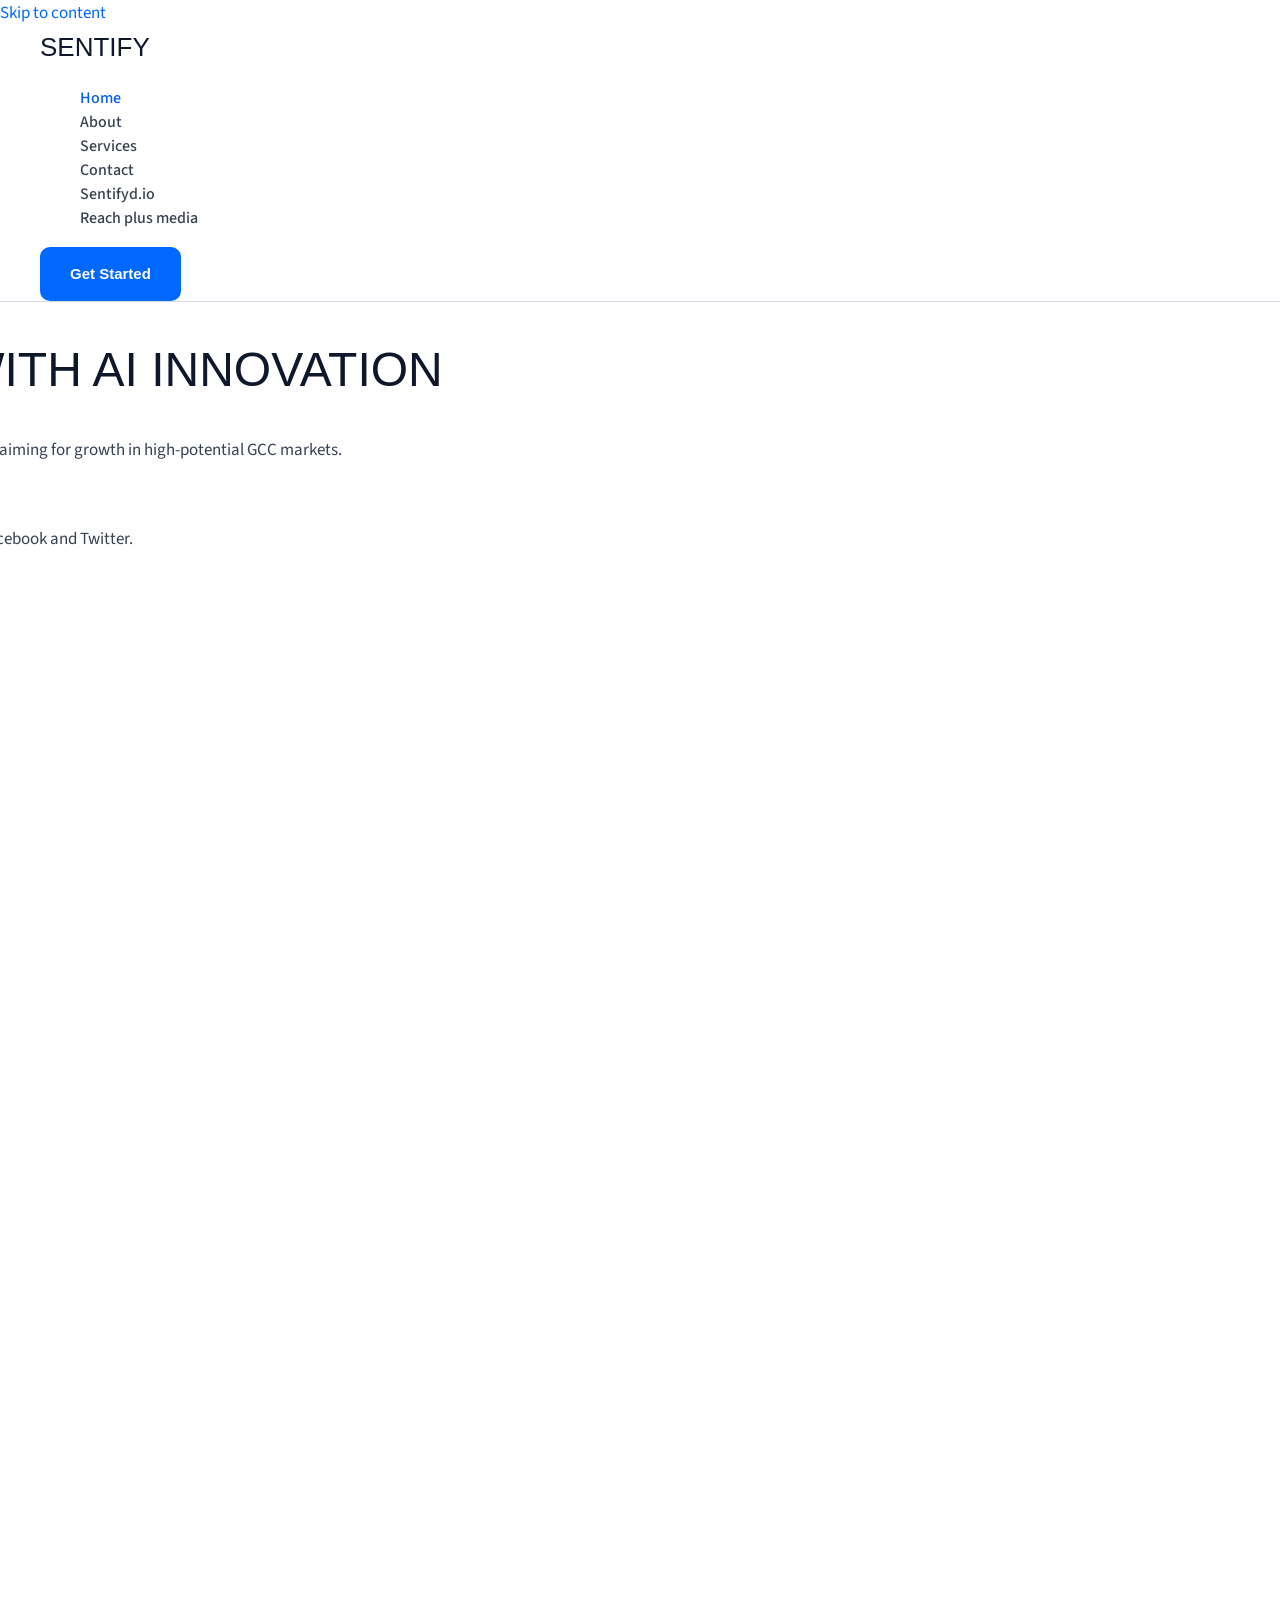
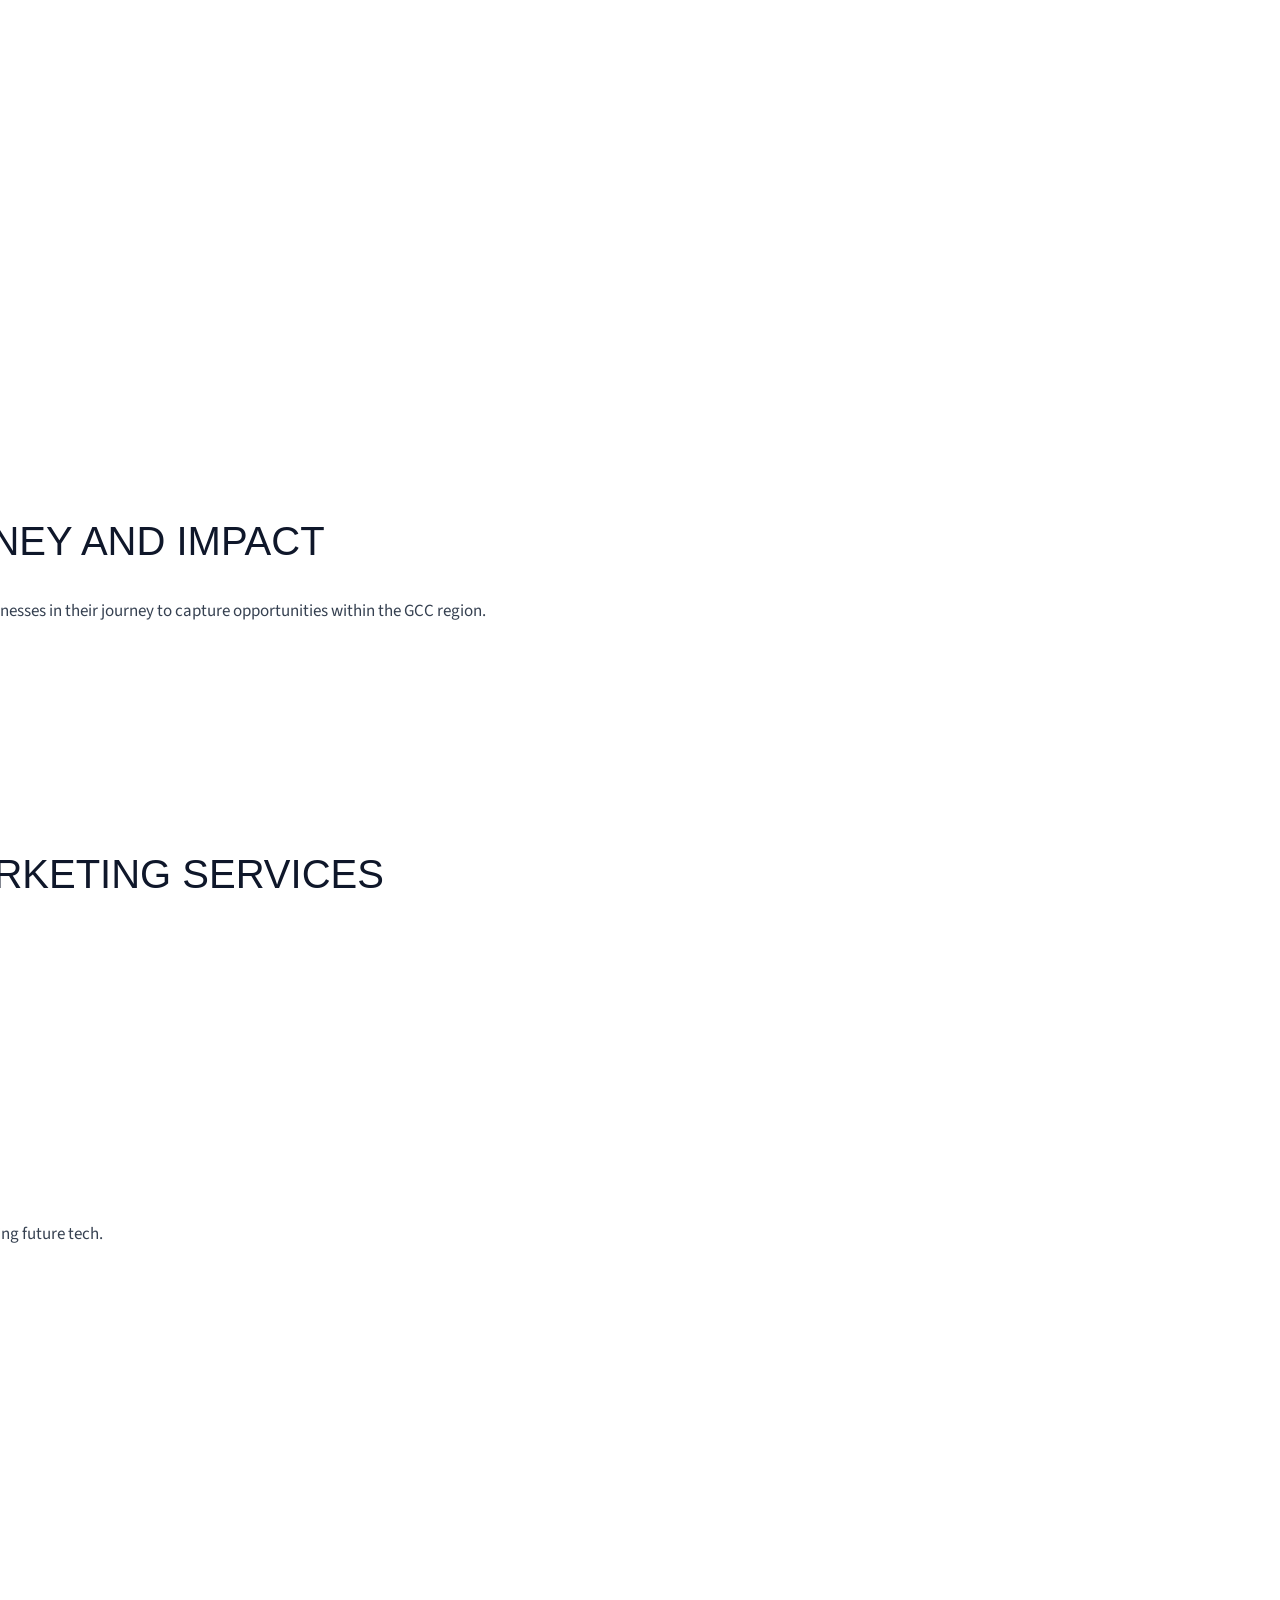
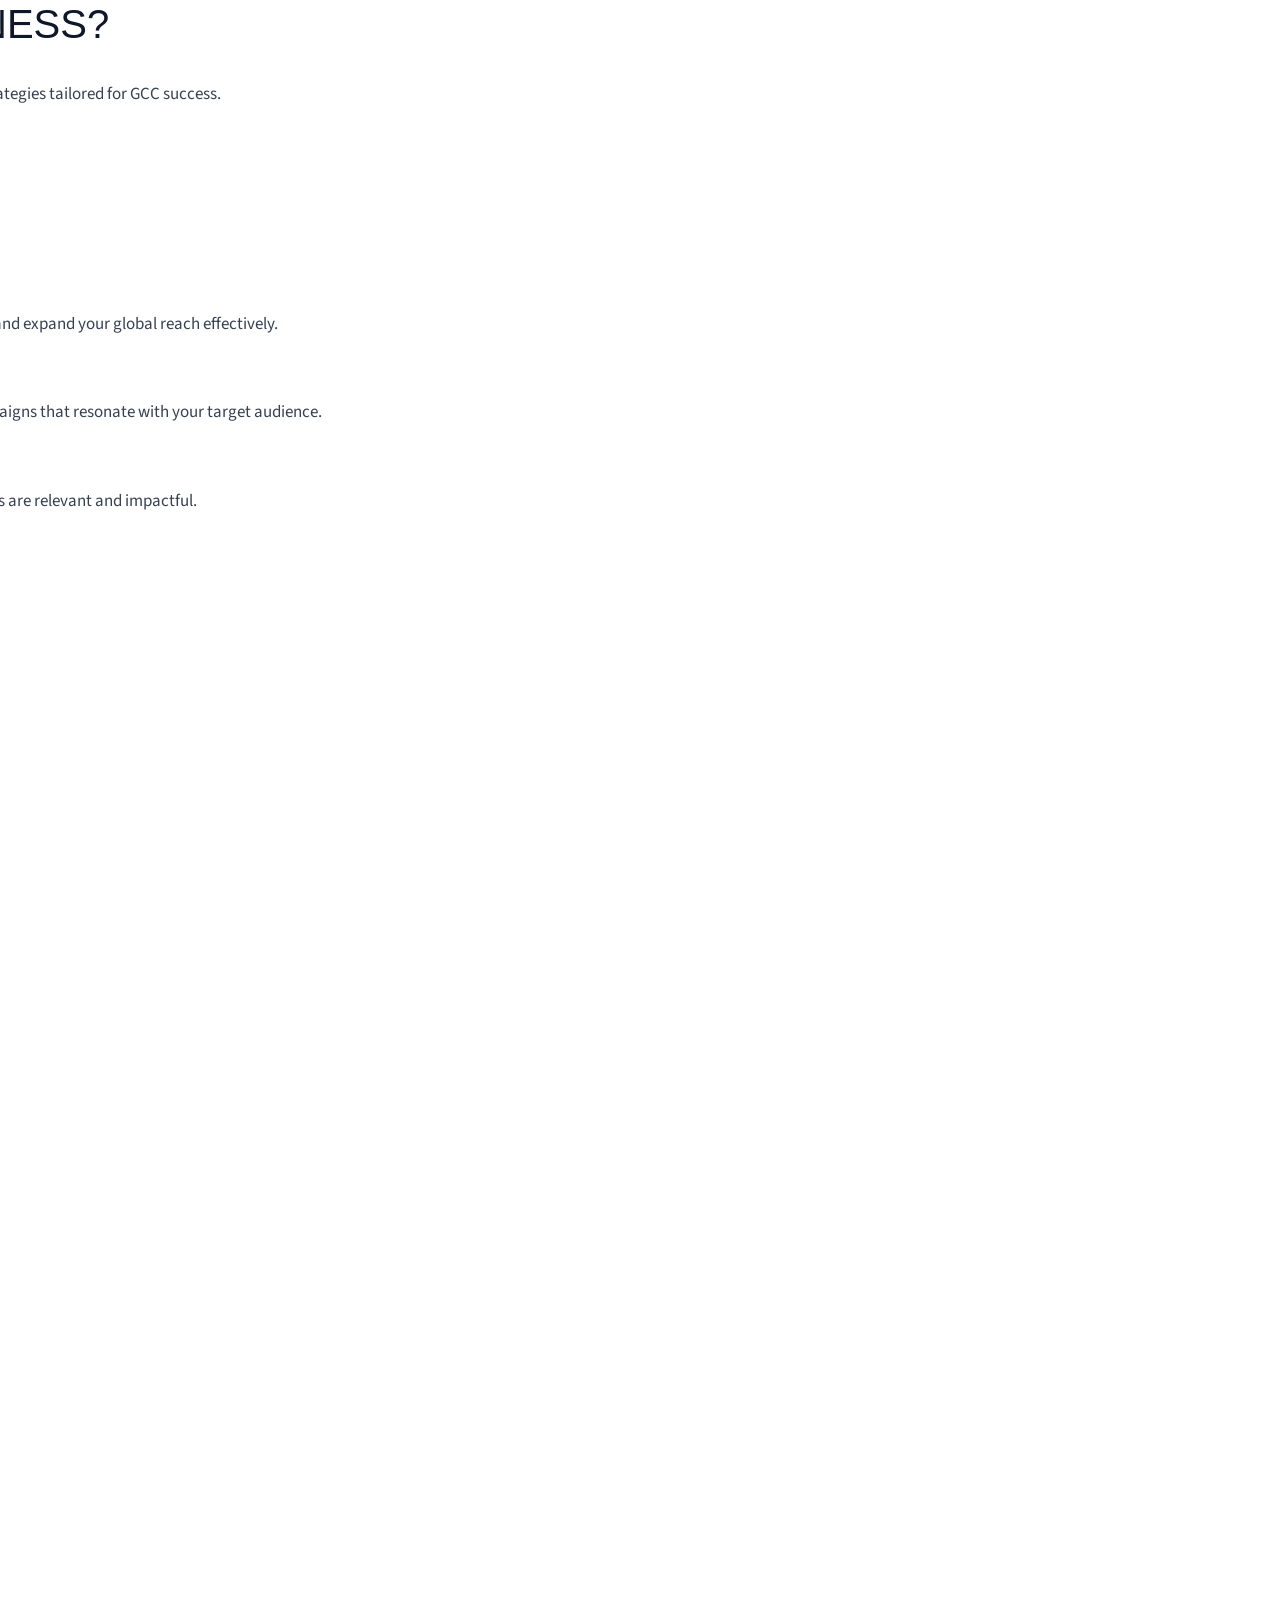
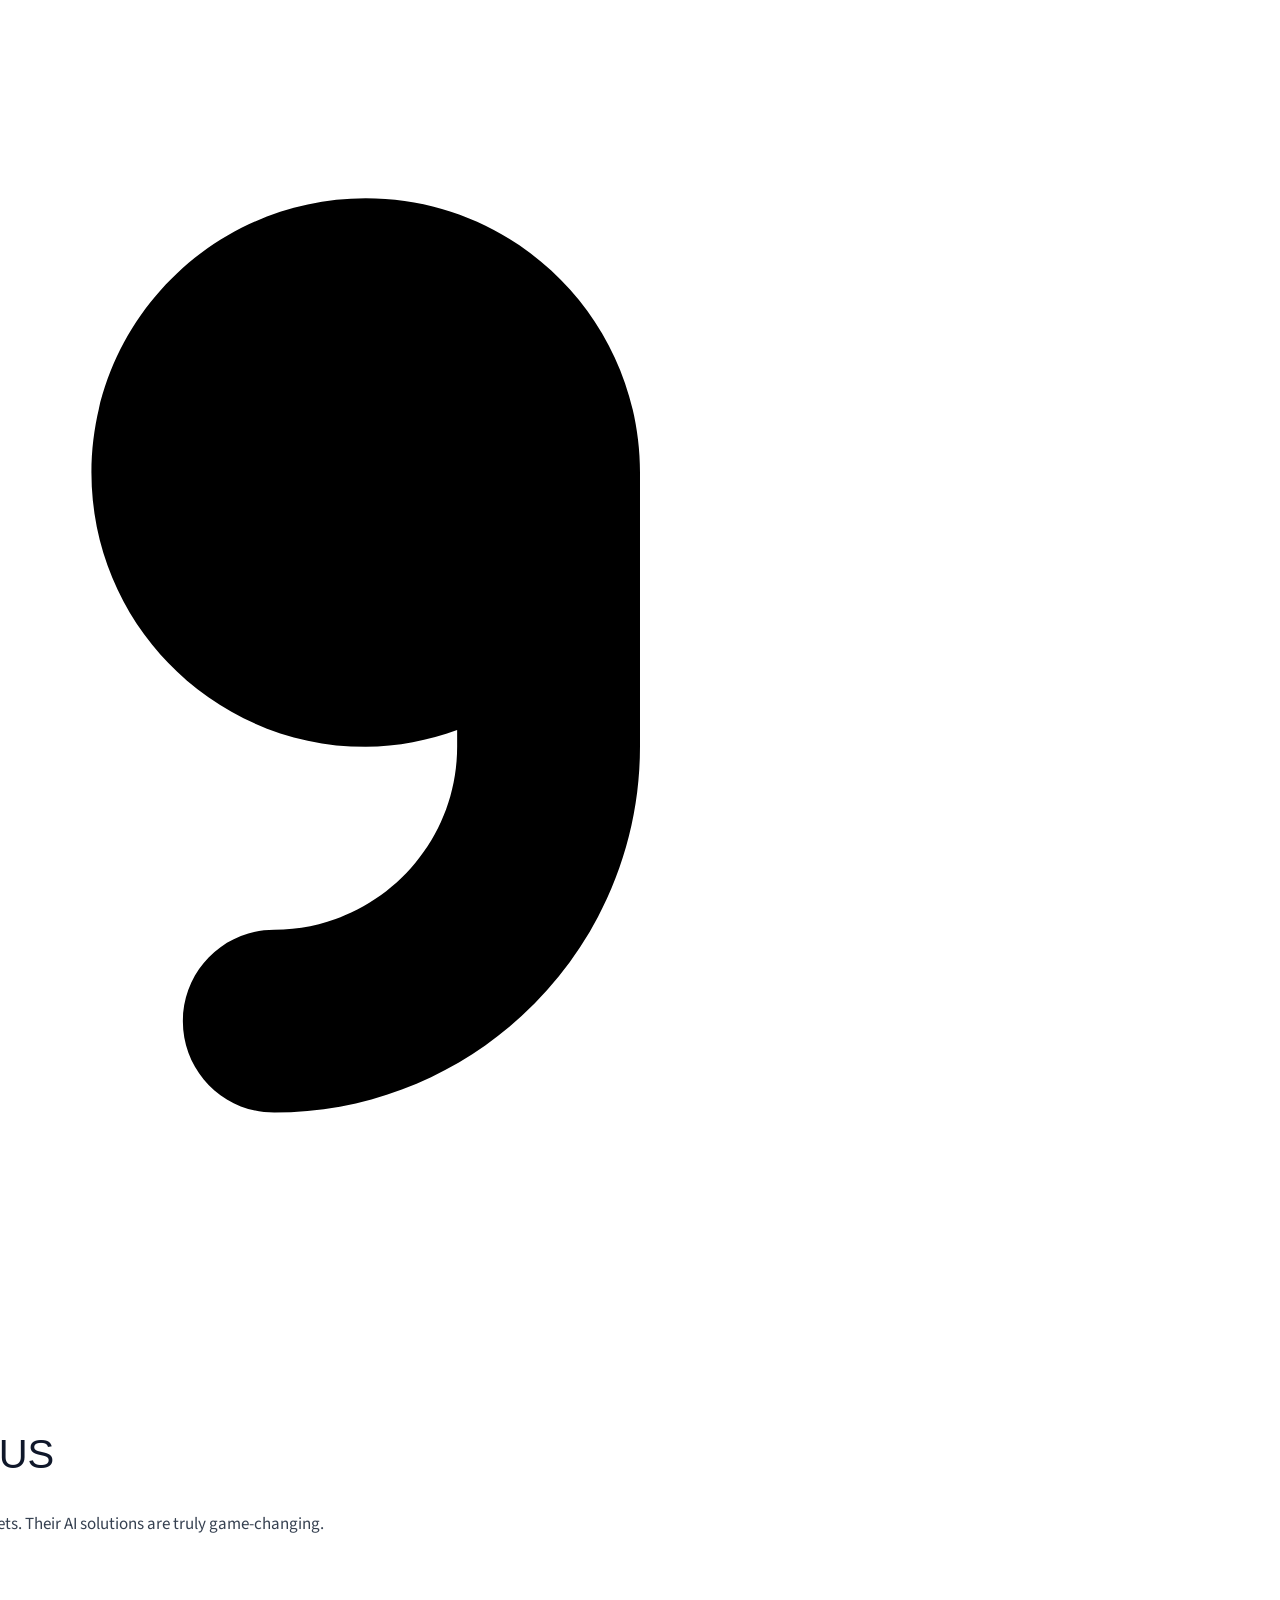
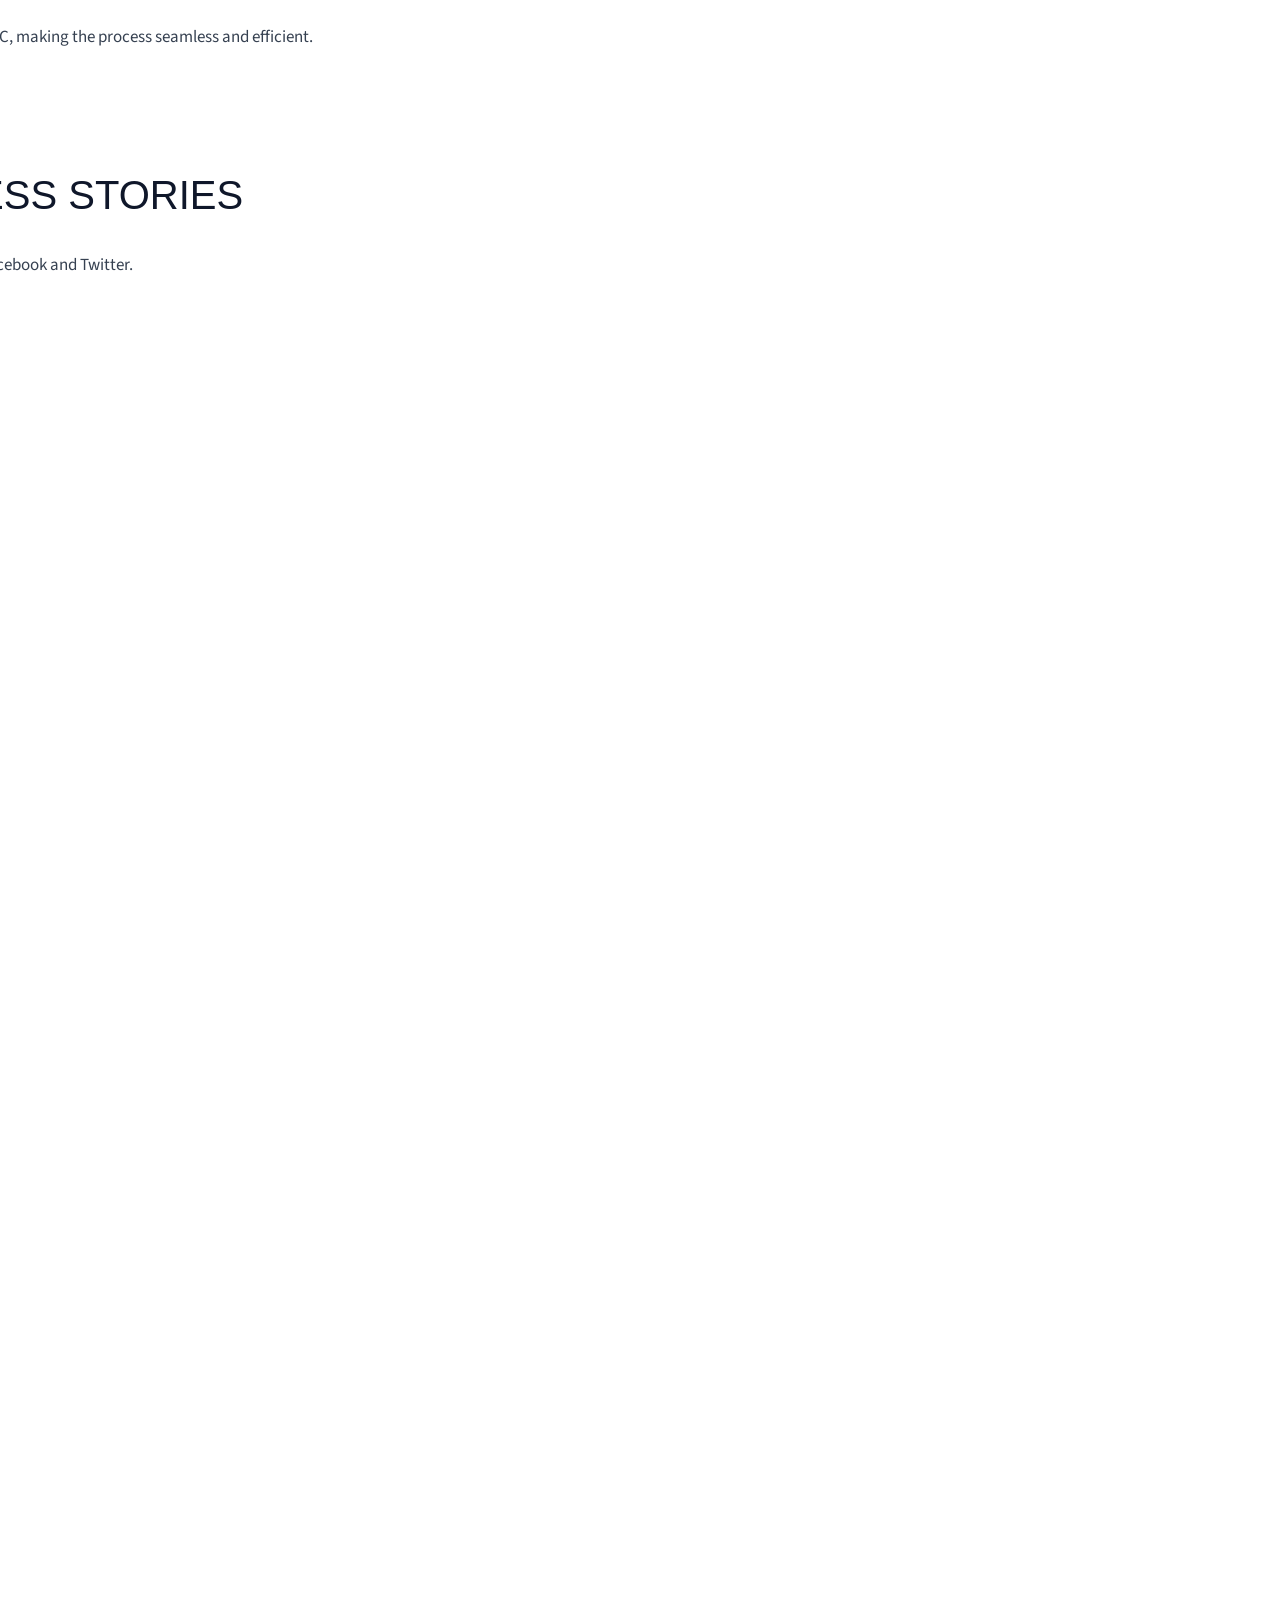
==== commit 85aa8bf4: "Add files via upload" ====
--- a/index.html
+++ b/index.html
@@ -1,9 +1,10 @@
 <!DOCTYPE html>
 <html lang="en-GB">
 <head>
-	<meta charset="UTF-8">
-	<meta name="viewport" content="width=device-width, initial-scale=1">
-	<style>img:is([sizes="auto" i], [sizes^="auto," i]) { contain-intrinsic-size: 3000px 1500px }</style>
+<meta charset="UTF-8">
+<meta name="viewport" content="width=device-width, initial-scale=1">
+	<link rel="profile" href="https://gmpg.org/xfn/11"> 
+		<style>img:is([sizes="auto" i], [sizes^="auto," i]) { contain-intrinsic-size: 3000px 1500px }</style>
 	<link rel="alternate" href="/ar/" hreflang="ar">
 <link rel="alternate" href="/" hreflang="en">
 
@@ -24,7 +25,6 @@
 	<!-- / Yoast SEO plugin. -->
 
 
-<title>Home - Sentify</title>
 <link rel="dns-prefetch" href="//fonts.googleapis.com">
 <link rel="alternate" type="application/rss+xml" title="Sentify &raquo; Feed" href="/feed/">
 <link rel="alternate" type="application/rss+xml" title="Sentify &raquo; Comments Feed" href="/comments/feed/">
@@ -45,11 +45,6 @@
 <meta name="twitter:description" content="Empower Your Brand with AI Innovation Transform your marketing strategy with AI-driven solutions tailored for Estonian businesses aiming for growth in">
 <script type="application/ld+json" id="surerank-schema">{"@context":"https://schema.org","@graph":[{"@type":"WebSite","@id":"/#website","name":"Sentify","url":"/","potentialAction":{"@id":"/#searchaction"},"publisher":{"@id":"/#organization"}},{"@type":"WebPage","@id":"#webpage","name":"Home","inLanguage":"en_GB","url":"","isPartOf":{"@id":"/#website"},"publisher":{"@id":"/#organization"}},{"@type":"Organization","@id":"/#organization","name":"Minu koduleht","email":"info@sentifytech.com","url":"/ "},{"@type":"SearchAction","@id":"/#searchaction","target":"/?s={search_term_string}","query-input":"required name=search_term_string"}]}</script>
 <!-- /SureRank Meta Data -->
-<link rel="stylesheet" id="wc-blocks-style-css" href="/wp-content/plugins/woocommerce/assets/client/blocks/wc-blocks.css?ver=wc-10.1.2" media="all">
-<style id="wc-blocks-style-inline-css">
-:root{--woocommerce-coming-soon-color: #bea0f2}
-</style>
-<link rel="stylesheet" id="wc-blocks-style-coming-soon-css" href="/wp-content/plugins/woocommerce/assets/client/blocks/coming-soon.css?ver=wc-10.1.2" media="all">
 <link rel="stylesheet" id="astra-theme-css-css" href="/wp-content/themes/astra/assets/css/minified/main.min.css?ver=4.11.11" media="all">
 <style id="astra-theme-css-inline-css">
 :root{--ast-post-nav-space:0;--ast-container-default-xlg-padding:2.5em;--ast-container-default-lg-padding:2.5em;--ast-container-default-slg-padding:2em;--ast-container-default-md-padding:2.5em;--ast-container-default-sm-padding:2.5em;--ast-container-default-xs-padding:2.4em;--ast-container-default-xxs-padding:1.8em;--ast-code-block-background:#ECEFF3;--ast-comment-inputs-background:#F9FAFB;--ast-normal-container-width:1325px;--ast-narrow-container-width:786px;--ast-blog-title-font-weight:600;--ast-blog-meta-weight:600;--ast-global-color-primary:var(--ast-global-color-5);--ast-global-color-secondary:var(--ast-global-color-4);--ast-global-color-alternate-background:var(--ast-global-color-7);--ast-global-color-subtle-background:var(--ast-global-color-6);--ast-bg-style-guide:#F8FAFC;--ast-shadow-style-guide:0px 0px 4px 0 #00000057;--ast-global-dark-bg-style:#fff;--ast-global-dark-lfs:#fbfbfb;--ast-widget-bg-color:#fafafa;--ast-wc-container-head-bg-color:#fbfbfb;--ast-title-layout-bg:#eeeeee;--ast-search-border-color:#e7e7e7;--ast-lifter-hover-bg:#e6e6e6;--ast-gallery-block-color:#000;--srfm-color-input-label:var(--ast-global-color-2);}html{font-size:106.25%;}a{color:var(--ast-global-color-0);}a:hover,a:focus{color:var(--ast-global-color-1);}body,button,input,select,textarea,.ast-button,.ast-custom-button{font-family:'Source Sans Pro',sans-serif;font-weight:400;font-size:17px;font-size:1rem;line-height:var(--ast-body-line-height,1.6);}blockquote{color:var(--ast-global-color-3);}h1,h2,h3,h4,h5,h6,.entry-content :where(h1,h2,h3,h4,h5,h6),.site-title,.site-title a{font-family:'Montserrat',sans-serif;font-weight:400;text-transform:uppercase;}.ast-site-identity .site-title a{color:var(--ast-global-color-2);}.site-title{font-size:26px;font-size:1.52941176471rem;display:block;}header .custom-logo-link img{max-width:205px;width:205px;}.astra-logo-svg{width:205px;}.site-header .site-description{font-size:15px;font-size:0.882352941176rem;display:none;}.entry-title{font-size:24px;font-size:1.41176470588rem;}.ast-blog-single-element.ast-taxonomy-container a{font-size:14px;font-size:0.823529411765rem;}.ast-blog-meta-container{font-size:13px;font-size:0.764705882353rem;}.archive .ast-article-post .ast-article-inner,.blog .ast-article-post .ast-article-inner,.archive .ast-article-post .ast-article-inner:hover,.blog .ast-article-post .ast-article-inner:hover{overflow:hidden;}h1,.entry-content :where(h1){font-size:48px;font-size:2.82352941176rem;font-weight:400;font-family:'Montserrat',sans-serif;line-height:1.15em;text-transform:uppercase;}h2,.entry-content :where(h2){font-size:40px;font-size:2.35294117647rem;font-weight:400;font-family:'Montserrat',sans-serif;line-height:1.2em;text-transform:uppercase;}h3,.entry-content :where(h3){font-size:32px;font-size:1.88235294118rem;font-weight:400;font-family:'Montserrat',sans-serif;line-height:1.2em;text-transform:uppercase;}h4,.entry-content :where(h4){font-size:24px;font-size:1.41176470588rem;line-height:1.3em;font-weight:400;font-family:'Montserrat',sans-serif;text-transform:uppercase;}h5,.entry-content :where(h5){font-size:20px;font-size:1.17647058824rem;line-height:1.4em;font-weight:400;font-family:'Montserrat',sans-serif;text-transform:uppercase;}h6,.entry-content :where(h6){font-size:17px;font-size:1rem;line-height:1.4em;font-weight:400;font-family:'Montserrat',sans-serif;text-transform:uppercase;letter-spacing:2px;}::selection{background-color:var(--ast-global-color-0);color:#ffffff;}body,h1,h2,h3,h4,h5,h6,.entry-title a,.entry-content :where(h1,h2,h3,h4,h5,h6){color:var(--ast-global-color-3);}.tagcloud a:hover,.tagcloud a:focus,.tagcloud a.current-item{color:#ffffff;border-color:var(--ast-global-color-0);background-color:var(--ast-global-color-0);}input:focus,input[type="text"]:focus,input[type="email"]:focus,input[type="url"]:focus,input[type="password"]:focus,input[type="reset"]:focus,input[type="search"]:focus,textarea:focus{border-color:var(--ast-global-color-0);}input[type="radio"]:checked,input[type=reset],input[type="checkbox"]:checked,input[type="checkbox"]:hover:checked,input[type="checkbox"]:focus:checked,input[type=range]::-webkit-slider-thumb{border-color:var(--ast-global-color-0);background-color:var(--ast-global-color-0);box-shadow:none;}.site-footer a:hover + .post-count,.site-footer a:focus + .post-count{background:var(--ast-global-color-0);border-color:var(--ast-global-color-0);}.single .nav-links .nav-previous,.single .nav-links .nav-next{color:var(--ast-global-color-0);}.entry-meta,.entry-meta *{line-height:1.45;color:var(--ast-global-color-0);font-weight:600;}.entry-meta a:not(.ast-button):hover,.entry-meta a:not(.ast-button):hover *,.entry-meta a:not(.ast-button):focus,.entry-meta a:not(.ast-button):focus *,.page-links > .page-link,.page-links .page-link:hover,.post-navigation a:hover{color:var(--ast-global-color-1);}#cat option,.secondary .calendar_wrap thead a,.secondary .calendar_wrap thead a:visited{color:var(--ast-global-color-0);}.secondary .calendar_wrap #today,.ast-progress-val span{background:var(--ast-global-color-0);}.secondary a:hover + .post-count,.secondary a:focus + .post-count{background:var(--ast-global-color-0);border-color:var(--ast-global-color-0);}.calendar_wrap #today > a{color:#ffffff;}.page-links .page-link,.single .post-navigation a{color:var(--ast-global-color-3);}.ast-search-menu-icon .search-form button.search-submit{padding:0 4px;}.ast-search-menu-icon form.search-form{padding-right:0;}.ast-search-menu-icon.slide-search input.search-field{width:0;}.ast-header-search .ast-search-menu-icon.ast-dropdown-active .search-form,.ast-header-search .ast-search-menu-icon.ast-dropdown-active .search-field:focus{transition:all 0.2s;}.search-form input.search-field:focus{outline:none;}.ast-search-menu-icon .search-form button.search-submit:focus,.ast-theme-transparent-header .ast-header-search .ast-dropdown-active .ast-icon,.ast-theme-transparent-header .ast-inline-search .search-field:focus .ast-icon{color:var(--ast-global-color-1);}.ast-header-search .slide-search .search-form{border:2px solid var(--ast-global-color-0);}.ast-header-search .slide-search .search-field{background-color:(--ast-global-dark-bg-style);}.ast-archive-title{color:var(--ast-global-color-2);}.widget-title{font-size:24px;font-size:1.41176470588rem;color:var(--ast-global-color-2);}.ast-single-post .entry-content a,.ast-comment-content a:not(.ast-comment-edit-reply-wrap a),.woocommerce-js .woocommerce-product-details__short-description a{text-decoration:underline;}.ast-single-post .entry-content .uagb-tab a,.ast-single-post .entry-content .uagb-ifb-cta a,.ast-single-post .entry-content .uabb-module-content a,.ast-single-post .entry-content .uagb-post-grid a,.ast-single-post .entry-content .uagb-timeline a,.ast-single-post .entry-content .uagb-toc__wrap a,.ast-single-post .entry-content .uagb-taxomony-box a,.ast-single-post .entry-content .woocommerce a,.entry-content .wp-block-latest-posts > li > a,.ast-single-post .entry-content .wp-block-file__button,a.ast-post-filter-single,.ast-single-post .ast-comment-content .comment-reply-link,.ast-single-post .ast-comment-content .comment-edit-link,.entry-content [CLASS*="wc-block"] .wc-block-components-button,.entry-content [CLASS*="wc-block"] .wc-block-components-totals-coupon-link,.entry-content [CLASS*="wc-block"] .wc-block-components-product-name{text-decoration:none;}.ast-search-menu-icon.slide-search a:focus-visible:focus-visible,.astra-search-icon:focus-visible,#close:focus-visible,a:focus-visible,.ast-menu-toggle:focus-visible,.site .skip-link:focus-visible,.wp-block-loginout input:focus-visible,.wp-block-search.wp-block-search__button-inside .wp-block-search__inside-wrapper,.ast-header-navigation-arrow:focus-visible,.woocommerce .wc-proceed-to-checkout > .checkout-button:focus-visible,.woocommerce .woocommerce-MyAccount-navigation ul li a:focus-visible,.ast-orders-table__row .ast-orders-table__cell:focus-visible,.woocommerce .woocommerce-order-details .order-again > .button:focus-visible,.woocommerce .woocommerce-message a.button.wc-forward:focus-visible,.woocommerce #minus_qty:focus-visible,.woocommerce #plus_qty:focus-visible,a#ast-apply-coupon:focus-visible,.woocommerce .woocommerce-info a:focus-visible,.woocommerce .astra-shop-summary-wrap a:focus-visible,.woocommerce a.wc-forward:focus-visible,#ast-apply-coupon:focus-visible,.woocommerce-js .woocommerce-mini-cart-item a.remove:focus-visible,#close:focus-visible,.button.search-submit:focus-visible,#search_submit:focus,.normal-search:focus-visible,.ast-header-account-wrap:focus-visible,.woocommerce .ast-on-card-button.ast-quick-view-trigger:focus,.astra-cart-drawer-close:focus,.ast-single-variation:focus,.ast-woocommerce-product-gallery__image:focus,.ast-button:focus,.woocommerce-product-gallery--with-images [data-controls="prev"]:focus-visible,.woocommerce-product-gallery--with-images [data-controls="next"]:focus-visible{outline-style:dotted;outline-color:inherit;outline-width:thin;}input:focus,input[type="text"]:focus,input[type="email"]:focus,input[type="url"]:focus,input[type="password"]:focus,input[type="reset"]:focus,input[type="search"]:focus,input[type="number"]:focus,textarea:focus,.wp-block-search__input:focus,[data-section="section-header-mobile-trigger"] .ast-button-wrap .ast-mobile-menu-trigger-minimal:focus,.ast-mobile-popup-drawer.active .menu-toggle-close:focus,.woocommerce-ordering select.orderby:focus,#ast-scroll-top:focus,#coupon_code:focus,.woocommerce-page #comment:focus,.woocommerce #reviews #respond input#submit:focus,.woocommerce a.add_to_cart_button:focus,.woocommerce .button.single_add_to_cart_button:focus,.woocommerce .woocommerce-cart-form button:focus,.woocommerce .woocommerce-cart-form__cart-item .quantity .qty:focus,.woocommerce .woocommerce-billing-fields .woocommerce-billing-fields__field-wrapper .woocommerce-input-wrapper > .input-text:focus,.woocommerce #order_comments:focus,.woocommerce #place_order:focus,.woocommerce .woocommerce-address-fields .woocommerce-address-fields__field-wrapper .woocommerce-input-wrapper > .input-text:focus,.woocommerce .woocommerce-MyAccount-content form button:focus,.woocommerce .woocommerce-MyAccount-content .woocommerce-EditAccountForm .woocommerce-form-row .woocommerce-Input.input-text:focus,.woocommerce .ast-woocommerce-container .woocommerce-pagination ul.page-numbers li a:focus,body #content .woocommerce form .form-row .select2-container--default .select2-selection--single:focus,#ast-coupon-code:focus,.woocommerce.woocommerce-js .quantity input[type=number]:focus,.woocommerce-js .woocommerce-mini-cart-item .quantity input[type=number]:focus,.woocommerce p#ast-coupon-trigger:focus{border-style:dotted;border-color:inherit;border-width:thin;}input{outline:none;}.woocommerce-js input[type=text]:focus,.woocommerce-js input[type=email]:focus,.woocommerce-js textarea:focus,input[type=number]:focus,.comments-area textarea#comment:focus,.comments-area textarea#comment:active,.comments-area .ast-comment-formwrap input[type="text"]:focus,.comments-area .ast-comment-formwrap input[type="text"]:active{outline-style:unset;outline-color:inherit;outline-width:thin;}.ast-logo-title-inline .site-logo-img{padding-right:1em;}body .ast-oembed-container *{position:absolute;top:0;width:100%;height:100%;left:0;}body .wp-block-embed-pocket-casts .ast-oembed-container *{position:unset;}.ast-single-post-featured-section + article {margin-top: 2em;}.site-content .ast-single-post-featured-section img {width: 100%;overflow: hidden;object-fit: cover;}.ast-separate-container .site-content .ast-single-post-featured-section + article {margin-top: -80px;z-index: 9;position: relative;border-radius: 4px;}@media (min-width: 922px) {.ast-no-sidebar .site-content .ast-article-image-container--wide {margin-left: -120px;margin-right: -120px;max-width: unset;width: unset;}.ast-left-sidebar .site-content .ast-article-image-container--wide,.ast-right-sidebar .site-content .ast-article-image-container--wide {margin-left: -10px;margin-right: -10px;}.site-content .ast-article-image-container--full {margin-left: calc( -50vw + 50%);margin-right: calc( -50vw + 50%);max-width: 100vw;width: 100vw;}.ast-left-sidebar .site-content .ast-article-image-container--full,.ast-right-sidebar .site-content .ast-article-image-container--full {margin-left: -10px;margin-right: -10px;max-width: inherit;width: auto;}}.site > .ast-single-related-posts-container {margin-top: 0;}@media (min-width: 922px) {.ast-desktop .ast-container--narrow {max-width: var(--ast-narrow-container-width);margin: 0 auto;}}input[type="text"],input[type="number"],input[type="email"],input[type="url"],input[type="password"],input[type="search"],input[type=reset],input[type=tel],input[type=date],select,textarea{font-size:16px;font-style:normal;font-weight:400;line-height:24px;width:100%;padding:12px 16px;border-radius:4px;box-shadow:0px 1px 2px 0px rgba(0,0,0,0.05);color:var(--ast-form-input-text,#475569);}input[type="text"],input[type="number"],input[type="email"],input[type="url"],input[type="password"],input[type="search"],input[type=reset],input[type=tel],input[type=date],select{height:40px;}input[type="date"]{border-width:1px;border-style:solid;border-color:var(--ast-border-color);background:var( --ast-global-color-secondary,--ast-global-color-5 );}input[type="text"]:focus,input[type="number"]:focus,input[type="email"]:focus,input[type="url"]:focus,input[type="password"]:focus,input[type="search"]:focus,input[type=reset]:focus,input[type="tel"]:focus,input[type="date"]:focus,select:focus,textarea:focus{border-color:#046BD2;box-shadow:none;outline:none;color:var(--ast-form-input-focus-text,#475569);}label,legend{color:#111827;font-size:14px;font-style:normal;font-weight:500;line-height:20px;}select{padding:6px 10px;}fieldset{padding:30px;border-radius:4px;}button,.ast-button,.button,input[type="button"],input[type="reset"],input[type="submit"]{border-radius:4px;box-shadow:0px 1px 2px 0px rgba(0,0,0,0.05);}:root{--ast-comment-inputs-background:#FFF;}::placeholder{color:var(--ast-form-field-color,#9CA3AF);}::-ms-input-placeholder{color:var(--ast-form-field-color,#9CA3AF);}@media (max-width:921.9px){#ast-desktop-header{display:none;}}@media (min-width:922px){#ast-mobile-header{display:none;}}.wp-block-buttons.aligncenter{justify-content:center;}@media (max-width:921px){.ast-theme-transparent-header #primary,.ast-theme-transparent-header #secondary{padding:0;}}@media (max-width:921px){.ast-plain-container.ast-no-sidebar #primary{padding:0;}}.ast-plain-container.ast-no-sidebar #primary{margin-top:0;margin-bottom:0;}@media (max-width:921px){.ast-separate-container #primary,.ast-narrow-container #primary{padding-top:0px;}}@media (max-width:544px){.ast-separate-container #primary,.ast-narrow-container #primary{padding-top:0px;}}@media (max-width:921px){.ast-separate-container #primary,.ast-narrow-container #primary{padding-bottom:0px;}}@media (max-width:544px){.ast-separate-container #primary,.ast-narrow-container #primary{padding-bottom:0px;}}.wp-block-button.is-style-outline .wp-block-button__link{border-color:var(--ast-global-color-0);border-top-width:2px;border-right-width:2px;border-bottom-width:2px;border-left-width:2px;}div.wp-block-button.is-style-outline > .wp-block-button__link:not(.has-text-color),div.wp-block-button.wp-block-button__link.is-style-outline:not(.has-text-color){color:var(--ast-global-color-0);}.wp-block-button.is-style-outline .wp-block-button__link:hover,.wp-block-buttons .wp-block-button.is-style-outline .wp-block-button__link:focus,.wp-block-buttons .wp-block-button.is-style-outline > .wp-block-button__link:not(.has-text-color):hover,.wp-block-buttons .wp-block-button.wp-block-button__link.is-style-outline:not(.has-text-color):hover{color:#ffffff;background-color:var(--ast-global-color-1);border-color:var(--ast-global-color-1);}.post-page-numbers.current .page-link,.ast-pagination .page-numbers.current{color:#ffffff;border-color:var(--ast-global-color-0);background-color:var(--ast-global-color-0);}.wp-block-button.is-style-outline .wp-block-button__link{border-top-width:2px;border-right-width:2px;border-bottom-width:2px;border-left-width:2px;}.wp-block-buttons .wp-block-button.is-style-outline .wp-block-button__link.wp-element-button,.ast-outline-button,.wp-block-uagb-buttons-child .uagb-buttons-repeater.ast-outline-button{border-color:var(--ast-global-color-0);border-top-width:2px;border-right-width:2px;border-bottom-width:2px;border-left-width:2px;font-family:'Work Sans',sans-serif;font-weight:600;font-size:15px;font-size:0.882352941176rem;line-height:1.5em;padding-top:14px;padding-right:28px;padding-bottom:14px;padding-left:28px;border-top-left-radius:10px;border-top-right-radius:10px;border-bottom-right-radius:10px;border-bottom-left-radius:10px;}.wp-block-buttons .wp-block-button.is-style-outline > .wp-block-button__link:not(.has-text-color),.wp-block-buttons .wp-block-button.wp-block-button__link.is-style-outline:not(.has-text-color),.ast-outline-button{color:var(--ast-global-color-0);}.wp-block-button.is-style-outline .wp-block-button__link:hover,.wp-block-buttons .wp-block-button.is-style-outline .wp-block-button__link:focus,.wp-block-buttons .wp-block-button.is-style-outline > .wp-block-button__link:not(.has-text-color):hover,.wp-block-buttons .wp-block-button.wp-block-button__link.is-style-outline:not(.has-text-color):hover,.ast-outline-button:hover,.ast-outline-button:focus,.wp-block-uagb-buttons-child .uagb-buttons-repeater.ast-outline-button:hover,.wp-block-uagb-buttons-child .uagb-buttons-repeater.ast-outline-button:focus{color:#ffffff;background-color:var(--ast-global-color-1);border-color:var(--ast-global-color-1);}.ast-single-post .entry-content a.ast-outline-button,.ast-single-post .entry-content .is-style-outline>.wp-block-button__link{text-decoration:none;}.wp-block-button .wp-block-button__link.wp-element-button.is-style-outline:not(.has-background),.wp-block-button.is-style-outline>.wp-block-button__link.wp-element-button:not(.has-background),.ast-outline-button{background-color:transparent;}.uagb-buttons-repeater.ast-outline-button{border-radius:9999px;}@media (max-width:921px){.wp-block-buttons .wp-block-button.is-style-outline .wp-block-button__link.wp-element-button,.ast-outline-button,.wp-block-uagb-buttons-child .uagb-buttons-repeater.ast-outline-button{font-size:14px;font-size:0.823529411765rem;padding-top:14px;padding-right:24px;padding-bottom:14px;padding-left:24px;border-top-left-radius:8px;border-top-right-radius:8px;border-bottom-right-radius:8px;border-bottom-left-radius:8px;}}@media (max-width:544px){.wp-block-buttons .wp-block-button.is-style-outline .wp-block-button__link.wp-element-button,.ast-outline-button,.wp-block-uagb-buttons-child .uagb-buttons-repeater.ast-outline-button{font-size:14px;font-size:0.823529411765rem;padding-top:10px;padding-right:24px;padding-bottom:10px;padding-left:24px;border-top-left-radius:8px;border-top-right-radius:8px;border-bottom-right-radius:8px;border-bottom-left-radius:8px;}}.entry-content[data-ast-blocks-layout] > figure{margin-bottom:1em;}h1.widget-title{font-weight:400;}h2.widget-title{font-weight:400;}h3.widget-title{font-weight:400;}.review-rating{display:flex;align-items:center;order:2;}#page{display:flex;flex-direction:column;min-height:100vh;}.ast-404-layout-1 h1.page-title{color:var(--ast-global-color-2);}.single .post-navigation a{line-height:1em;height:inherit;}.error-404 .page-sub-title{font-size:1.5rem;font-weight:inherit;}.search .site-content .content-area .search-form{margin-bottom:0;}#page .site-content{flex-grow:1;}.widget{margin-bottom:1.25em;}#secondary li{line-height:1.5em;}#secondary .wp-block-group h2{margin-bottom:0.7em;}#secondary h2{font-size:1.7rem;}.ast-separate-container .ast-article-post,.ast-separate-container .ast-article-single,.ast-separate-container .comment-respond{padding:3em;}.ast-separate-container .ast-article-single .ast-article-single{padding:0;}.ast-article-single .wp-block-post-template-is-layout-grid{padding-left:0;}.ast-separate-container .comments-title,.ast-narrow-container .comments-title{padding:1.5em 2em;}.ast-page-builder-template .comment-form-textarea,.ast-comment-formwrap .ast-grid-common-col{padding:0;}.ast-comment-formwrap{padding:0;display:inline-flex;column-gap:20px;width:100%;margin-left:0;margin-right:0;}.comments-area textarea#comment:focus,.comments-area textarea#comment:active,.comments-area .ast-comment-formwrap input[type="text"]:focus,.comments-area .ast-comment-formwrap input[type="text"]:active {box-shadow:none;outline:none;}.archive.ast-page-builder-template .entry-header{margin-top:2em;}.ast-page-builder-template .ast-comment-formwrap{width:100%;}.entry-title{margin-bottom:0.6em;}.ast-archive-description p{font-size:inherit;font-weight:inherit;line-height:inherit;}.ast-separate-container .ast-comment-list li.depth-1,.hentry{margin-bottom:1.5em;}.site-content section.ast-archive-description{margin-bottom:2em;}@media (min-width:921px){.ast-left-sidebar.ast-page-builder-template #secondary,.archive.ast-right-sidebar.ast-page-builder-template .site-main{padding-left:20px;padding-right:20px;}}@media (max-width:544px){.ast-comment-formwrap.ast-row{column-gap:10px;display:inline-block;}#ast-commentform .ast-grid-common-col{position:relative;width:100%;}}@media (min-width:1201px){.ast-separate-container .ast-article-post,.ast-separate-container .ast-article-single,.ast-separate-container .ast-author-box,.ast-separate-container .ast-404-layout-1,.ast-separate-container .no-results{padding:3em;}}@media (max-width:921px){.ast-separate-container #primary,.ast-separate-container #secondary{padding:1.5em 0;}#primary,#secondary{padding:1.5em 0;margin:0;}.ast-left-sidebar #content > .ast-container{display:flex;flex-direction:column-reverse;width:100%;}}@media (min-width:922px){.ast-separate-container.ast-right-sidebar #primary,.ast-separate-container.ast-left-sidebar #primary{border:0;}.search-no-results.ast-separate-container #primary{margin-bottom:4em;}}.wp-block-button .wp-block-button__link{color:#ffffff;}.wp-block-button .wp-block-button__link:hover,.wp-block-button .wp-block-button__link:focus{color:#ffffff;background-color:var(--ast-global-color-1);border-color:var(--ast-global-color-1);}.wp-block-button .wp-block-button__link,.wp-block-search .wp-block-search__button,body .wp-block-file .wp-block-file__button{border-style:solid;border-top-width:2px;border-right-width:2px;border-left-width:2px;border-bottom-width:2px;border-color:var(--ast-global-color-0);background-color:var(--ast-global-color-0);color:#ffffff;font-family:'Work Sans',sans-serif;font-weight:600;line-height:1.5em;font-size:15px;font-size:0.882352941176rem;border-top-left-radius:10px;border-top-right-radius:10px;border-bottom-right-radius:10px;border-bottom-left-radius:10px;padding-top:14px;padding-right:28px;padding-bottom:14px;padding-left:28px;}.ast-single-post .entry-content .wp-block-button .wp-block-button__link,.ast-single-post .entry-content .wp-block-search .wp-block-search__button,body .entry-content .wp-block-file .wp-block-file__button{text-decoration:none;}@media (max-width:921px){.wp-block-button .wp-block-button__link,.wp-block-search .wp-block-search__button,body .wp-block-file .wp-block-file__button{font-size:14px;font-size:0.823529411765rem;padding-top:14px;padding-right:24px;padding-bottom:14px;padding-left:24px;border-top-left-radius:8px;border-top-right-radius:8px;border-bottom-right-radius:8px;border-bottom-left-radius:8px;}}@media (max-width:544px){.wp-block-button .wp-block-button__link,.wp-block-search .wp-block-search__button,body .wp-block-file .wp-block-file__button{font-size:14px;font-size:0.823529411765rem;padding-top:12px;padding-right:24px;padding-bottom:12px;padding-left:24px;border-top-left-radius:8px;border-top-right-radius:8px;border-bottom-right-radius:8px;border-bottom-left-radius:8px;}}.menu-toggle,button,.ast-button,.ast-custom-button,.button,input#submit,input[type="button"],input[type="submit"],input[type="reset"],#comments .submit,.search .search-submit,form[CLASS*="wp-block-search__"].wp-block-search .wp-block-search__inside-wrapper .wp-block-search__button,body .wp-block-file .wp-block-file__button,.search .search-submit,.woocommerce-js a.button,.woocommerce button.button,.woocommerce .woocommerce-message a.button,.woocommerce #respond input#submit.alt,.woocommerce input.button.alt,.woocommerce input.button,.woocommerce input.button:disabled,.woocommerce input.button:disabled[disabled],.woocommerce input.button:disabled:hover,.woocommerce input.button:disabled[disabled]:hover,.woocommerce #respond input#submit,.woocommerce button.button.alt.disabled,.wc-block-grid__products .wc-block-grid__product .wp-block-button__link,.wc-block-grid__product-onsale,[CLASS*="wc-block"] button,.woocommerce-js .astra-cart-drawer .astra-cart-drawer-content .woocommerce-mini-cart__buttons .button:not(.checkout):not(.ast-continue-shopping),.woocommerce-js .astra-cart-drawer .astra-cart-drawer-content .woocommerce-mini-cart__buttons a.checkout,.woocommerce button.button.alt.disabled.wc-variation-selection-needed,[CLASS*="wc-block"] .wc-block-components-button{border-style:solid;border-top-width:2px;border-right-width:2px;border-left-width:2px;border-bottom-width:2px;color:#ffffff;border-color:var(--ast-global-color-0);background-color:var(--ast-global-color-0);padding-top:14px;padding-right:28px;padding-bottom:14px;padding-left:28px;font-family:'Work Sans',sans-serif;font-weight:600;font-size:15px;font-size:0.882352941176rem;line-height:1.5em;border-top-left-radius:10px;border-top-right-radius:10px;border-bottom-right-radius:10px;border-bottom-left-radius:10px;}button:focus,.menu-toggle:hover,button:hover,.ast-button:hover,.ast-custom-button:hover .button:hover,.ast-custom-button:hover ,input[type=reset]:hover,input[type=reset]:focus,input#submit:hover,input#submit:focus,input[type="button"]:hover,input[type="button"]:focus,input[type="submit"]:hover,input[type="submit"]:focus,form[CLASS*="wp-block-search__"].wp-block-search .wp-block-search__inside-wrapper .wp-block-search__button:hover,form[CLASS*="wp-block-search__"].wp-block-search .wp-block-search__inside-wrapper .wp-block-search__button:focus,body .wp-block-file .wp-block-file__button:hover,body .wp-block-file .wp-block-file__button:focus,.woocommerce-js a.button:hover,.woocommerce button.button:hover,.woocommerce .woocommerce-message a.button:hover,.woocommerce #respond input#submit:hover,.woocommerce #respond input#submit.alt:hover,.woocommerce input.button.alt:hover,.woocommerce input.button:hover,.woocommerce button.button.alt.disabled:hover,.wc-block-grid__products .wc-block-grid__product .wp-block-button__link:hover,[CLASS*="wc-block"] button:hover,.woocommerce-js .astra-cart-drawer .astra-cart-drawer-content .woocommerce-mini-cart__buttons .button:not(.checkout):not(.ast-continue-shopping):hover,.woocommerce-js .astra-cart-drawer .astra-cart-drawer-content .woocommerce-mini-cart__buttons a.checkout:hover,.woocommerce button.button.alt.disabled.wc-variation-selection-needed:hover,[CLASS*="wc-block"] .wc-block-components-button:hover,[CLASS*="wc-block"] .wc-block-components-button:focus{color:#ffffff;background-color:var(--ast-global-color-1);border-color:var(--ast-global-color-1);}form[CLASS*="wp-block-search__"].wp-block-search .wp-block-search__inside-wrapper .wp-block-search__button.has-icon{padding-top:calc(14px - 3px);padding-right:calc(28px - 3px);padding-bottom:calc(14px - 3px);padding-left:calc(28px - 3px);}@media (max-width:921px){.menu-toggle,button,.ast-button,.ast-custom-button,.button,input#submit,input[type="button"],input[type="submit"],input[type="reset"],#comments .submit,.search .search-submit,form[CLASS*="wp-block-search__"].wp-block-search .wp-block-search__inside-wrapper .wp-block-search__button,body .wp-block-file .wp-block-file__button,.search .search-submit,.woocommerce-js a.button,.woocommerce button.button,.woocommerce .woocommerce-message a.button,.woocommerce #respond input#submit.alt,.woocommerce input.button.alt,.woocommerce input.button,.woocommerce input.button:disabled,.woocommerce input.button:disabled[disabled],.woocommerce input.button:disabled:hover,.woocommerce input.button:disabled[disabled]:hover,.woocommerce #respond input#submit,.woocommerce button.button.alt.disabled,.wc-block-grid__products .wc-block-grid__product .wp-block-button__link,.wc-block-grid__product-onsale,[CLASS*="wc-block"] button,.woocommerce-js .astra-cart-drawer .astra-cart-drawer-content .woocommerce-mini-cart__buttons .button:not(.checkout):not(.ast-continue-shopping),.woocommerce-js .astra-cart-drawer .astra-cart-drawer-content .woocommerce-mini-cart__buttons a.checkout,.woocommerce button.button.alt.disabled.wc-variation-selection-needed,[CLASS*="wc-block"] .wc-block-components-button{padding-top:14px;padding-right:24px;padding-bottom:14px;padding-left:24px;font-size:14px;font-size:0.823529411765rem;border-top-left-radius:8px;border-top-right-radius:8px;border-bottom-right-radius:8px;border-bottom-left-radius:8px;}}@media (max-width:544px){.menu-toggle,button,.ast-button,.ast-custom-button,.button,input#submit,input[type="button"],input[type="submit"],input[type="reset"],#comments .submit,.search .search-submit,form[CLASS*="wp-block-search__"].wp-block-search .wp-block-search__inside-wrapper .wp-block-search__button,body .wp-block-file .wp-block-file__button,.search .search-submit,.woocommerce-js a.button,.woocommerce button.button,.woocommerce .woocommerce-message a.button,.woocommerce #respond input#submit.alt,.woocommerce input.button.alt,.woocommerce input.button,.woocommerce input.button:disabled,.woocommerce input.button:disabled[disabled],.woocommerce input.button:disabled:hover,.woocommerce input.button:disabled[disabled]:hover,.woocommerce #respond input#submit,.woocommerce button.button.alt.disabled,.wc-block-grid__products .wc-block-grid__product .wp-block-button__link,.wc-block-grid__product-onsale,[CLASS*="wc-block"] button,.woocommerce-js .astra-cart-drawer .astra-cart-drawer-content .woocommerce-mini-cart__buttons .button:not(.checkout):not(.ast-continue-shopping),.woocommerce-js .astra-cart-drawer .astra-cart-drawer-content .woocommerce-mini-cart__buttons a.checkout,.woocommerce button.button.alt.disabled.wc-variation-selection-needed,[CLASS*="wc-block"] .wc-block-components-button{padding-top:12px;padding-right:24px;padding-bottom:12px;padding-left:24px;font-size:14px;font-size:0.823529411765rem;border-top-left-radius:8px;border-top-right-radius:8px;border-bottom-right-radius:8px;border-bottom-left-radius:8px;}}@media (max-width:921px){.menu-toggle,button,.ast-button,.button,input#submit,input[type="button"],input[type="submit"],input[type="reset"]{font-size:14px;font-size:0.823529411765rem;}.ast-mobile-header-stack .main-header-bar .ast-search-menu-icon{display:inline-block;}.ast-header-break-point.ast-header-custom-item-outside .ast-mobile-header-stack .main-header-bar .ast-search-icon{margin:0;}.ast-comment-avatar-wrap img{max-width:2.5em;}.ast-comment-meta{padding:0 1.8888em 1.3333em;}}@media (min-width:544px){.ast-container{max-width:100%;}}@media (max-width:544px){.ast-separate-container .ast-article-post,.ast-separate-container .ast-article-single,.ast-separate-container .comments-title,.ast-separate-container .ast-archive-description{padding:1.5em 1em;}.ast-separate-container #content .ast-container{padding-left:0.54em;padding-right:0.54em;}.ast-separate-container .ast-comment-list .bypostauthor{padding:.5em;}.ast-search-menu-icon.ast-dropdown-active .search-field{width:170px;}.menu-toggle,button,.ast-button,.button,input#submit,input[type="button"],input[type="submit"],input[type="reset"]{font-size:14px;font-size:0.823529411765rem;}} #ast-mobile-header .ast-site-header-cart-li a{pointer-events:none;}@media (min-width:545px){.ast-page-builder-template .comments-area,.single.ast-page-builder-template .entry-header,.single.ast-page-builder-template .post-navigation,.single.ast-page-builder-template .ast-single-related-posts-container{max-width:1365px;margin-left:auto;margin-right:auto;}}.ast-separate-container{background-color:var(--ast-global-color-4);background-image:none;}@media (max-width:921px){.widget-title{font-size:24px;font-size:1.41176470588rem;}body,button,input,select,textarea,.ast-button,.ast-custom-button{font-size:17px;font-size:1rem;}#secondary,#secondary button,#secondary input,#secondary select,#secondary textarea{font-size:17px;font-size:1rem;}.site-title{display:block;}.site-header .site-description{display:none;}.entry-title{font-size:22px;font-size:1.29411764706rem;}h1,.entry-content :where(h1){font-size:36px;}h2,.entry-content :where(h2){font-size:30px;}h3,.entry-content :where(h3){font-size:25px;}h4,.entry-content :where(h4){font-size:20px;font-size:1.17647058824rem;}h5,.entry-content :where(h5){font-size:17px;font-size:1rem;}h6,.entry-content :where(h6){font-size:15px;font-size:0.882352941176rem;}}@media (max-width:544px){.widget-title{font-size:24px;font-size:1.41176470588rem;}body,button,input,select,textarea,.ast-button,.ast-custom-button{font-size:17px;font-size:1rem;}#secondary,#secondary button,#secondary input,#secondary select,#secondary textarea{font-size:17px;font-size:1rem;}.site-title{display:block;}.site-header .site-description{display:none;}.entry-title{font-size:20px;font-size:1.17647058824rem;}h1,.entry-content :where(h1){font-size:32px;}h2,.entry-content :where(h2){font-size:26px;}h3,.entry-content :where(h3){font-size:22px;}h4,.entry-content :where(h4){font-size:18px;font-size:1.05882352941rem;}h5,.entry-content :where(h5){font-size:15px;font-size:0.882352941176rem;}h6,.entry-content :where(h6){font-size:13px;font-size:0.764705882353rem;}}@media (max-width:544px){html{font-size:106.25%;}}@media (min-width:922px){.ast-container{max-width:1365px;}}@media (min-width:922px){.site-content .ast-container{display:flex;}}@media (max-width:921px){.site-content .ast-container{flex-direction:column;}}.entry-content :where(h1,h2,h3,h4,h5,h6){clear:none;}@media (min-width:922px){.main-header-menu .sub-menu .menu-item.ast-left-align-sub-menu:hover > .sub-menu,.main-header-menu .sub-menu .menu-item.ast-left-align-sub-menu.focus > .sub-menu{margin-left:-0px;}}.entry-content li > p{margin-bottom:0;}.site .comments-area{padding-top:2em;padding-bottom:2em;margin-top:2em;}.wp-block-file {display: flex;align-items: center;flex-wrap: wrap;justify-content: space-between;}.wp-block-pullquote {border: none;}.wp-block-pullquote blockquote::before {content: "\201D";font-family: "Helvetica",sans-serif;display: flex;transform: rotate( 180deg );font-size: 6rem;font-style: normal;line-height: 1;font-weight: bold;align-items: center;justify-content: center;}.has-text-align-right > blockquote::before {justify-content: flex-start;}.has-text-align-left > blockquote::before {justify-content: flex-end;}figure.wp-block-pullquote.is-style-solid-color blockquote {max-width: 100%;text-align: inherit;}:root {--wp--custom--ast-default-block-top-padding: 3em;--wp--custom--ast-default-block-right-padding: 3em;--wp--custom--ast-default-block-bottom-padding: 3em;--wp--custom--ast-default-block-left-padding: 3em;--wp--custom--ast-container-width: 1325px;--wp--custom--ast-content-width-size: 1325px;--wp--custom--ast-wide-width-size: calc(1325px + var(--wp--custom--ast-default-block-left-padding) + var(--wp--custom--ast-default-block-right-padding));}.ast-narrow-container {--wp--custom--ast-content-width-size: 786px;--wp--custom--ast-wide-width-size: 786px;}@media(max-width: 921px) {:root {--wp--custom--ast-default-block-top-padding: 3em;--wp--custom--ast-default-block-right-padding: 2em;--wp--custom--ast-default-block-bottom-padding: 3em;--wp--custom--ast-default-block-left-padding: 2em;}}@media(max-width: 544px) {:root {--wp--custom--ast-default-block-top-padding: 3em;--wp--custom--ast-default-block-right-padding: 1.5em;--wp--custom--ast-default-block-bottom-padding: 3em;--wp--custom--ast-default-block-left-padding: 1.5em;}}.entry-content > .wp-block-group,.entry-content > .wp-block-cover,.entry-content > .wp-block-columns {padding-top: var(--wp--custom--ast-default-block-top-padding);padding-right: var(--wp--custom--ast-default-block-right-padding);padding-bottom: var(--wp--custom--ast-default-block-bottom-padding);padding-left: var(--wp--custom--ast-default-block-left-padding);}.ast-plain-container.ast-no-sidebar .entry-content > .alignfull,.ast-page-builder-template .ast-no-sidebar .entry-content > .alignfull {margin-left: calc( -50vw + 50%);margin-right: calc( -50vw + 50%);max-width: 100vw;width: 100vw;}.ast-plain-container.ast-no-sidebar .entry-content .alignfull .alignfull,.ast-page-builder-template.ast-no-sidebar .entry-content .alignfull .alignfull,.ast-plain-container.ast-no-sidebar .entry-content .alignfull .alignwide,.ast-page-builder-template.ast-no-sidebar .entry-content .alignfull .alignwide,.ast-plain-container.ast-no-sidebar .entry-content .alignwide .alignfull,.ast-page-builder-template.ast-no-sidebar .entry-content .alignwide .alignfull,.ast-plain-container.ast-no-sidebar .entry-content .alignwide .alignwide,.ast-page-builder-template.ast-no-sidebar .entry-content .alignwide .alignwide,.ast-plain-container.ast-no-sidebar .entry-content .wp-block-column .alignfull,.ast-page-builder-template.ast-no-sidebar .entry-content .wp-block-column .alignfull,.ast-plain-container.ast-no-sidebar .entry-content .wp-block-column .alignwide,.ast-page-builder-template.ast-no-sidebar .entry-content .wp-block-column .alignwide {margin-left: auto;margin-right: auto;width: 100%;}[data-ast-blocks-layout] .wp-block-separator:not(.is-style-dots) {height: 0;}[data-ast-blocks-layout] .wp-block-separator {margin: 20px auto;}[data-ast-blocks-layout] .wp-block-separator:not(.is-style-wide):not(.is-style-dots) {max-width: 100px;}[data-ast-blocks-layout] .wp-block-separator.has-background {padding: 0;}.entry-content[data-ast-blocks-layout] > * {max-width: var(--wp--custom--ast-content-width-size);margin-left: auto;margin-right: auto;}.entry-content[data-ast-blocks-layout] > .alignwide {max-width: var(--wp--custom--ast-wide-width-size);}.entry-content[data-ast-blocks-layout] .alignfull {max-width: none;}.entry-content .wp-block-columns {margin-bottom: 0;}blockquote {margin: 1.5em;border-color: rgba(0,0,0,0.05);}.wp-block-quote:not(.has-text-align-right):not(.has-text-align-center) {border-left: 5px solid rgba(0,0,0,0.05);}.has-text-align-right > blockquote,blockquote.has-text-align-right {border-right: 5px solid rgba(0,0,0,0.05);}.has-text-align-left > blockquote,blockquote.has-text-align-left {border-left: 5px solid rgba(0,0,0,0.05);}.wp-block-site-tagline,.wp-block-latest-posts .read-more {margin-top: 15px;}.wp-block-loginout p label {display: block;}.wp-block-loginout p:not(.login-remember):not(.login-submit) input {width: 100%;}.wp-block-loginout input:focus {border-color: transparent;}.wp-block-loginout input:focus {outline: thin dotted;}.entry-content .wp-block-media-text .wp-block-media-text__content {padding: 0 0 0 8%;}.entry-content .wp-block-media-text.has-media-on-the-right .wp-block-media-text__content {padding: 0 8% 0 0;}.entry-content .wp-block-media-text.has-background .wp-block-media-text__content {padding: 8%;}.entry-content .wp-block-cover:not([class*="background-color"]):not(.has-text-color.has-link-color) .wp-block-cover__inner-container,.entry-content .wp-block-cover:not([class*="background-color"]) .wp-block-cover-image-text,.entry-content .wp-block-cover:not([class*="background-color"]) .wp-block-cover-text,.entry-content .wp-block-cover-image:not([class*="background-color"]) .wp-block-cover__inner-container,.entry-content .wp-block-cover-image:not([class*="background-color"]) .wp-block-cover-image-text,.entry-content .wp-block-cover-image:not([class*="background-color"]) .wp-block-cover-text {color: var(--ast-global-color-primary,var(--ast-global-color-5));}.wp-block-loginout .login-remember input {width: 1.1rem;height: 1.1rem;margin: 0 5px 4px 0;vertical-align: middle;}.wp-block-latest-posts > li > *:first-child,.wp-block-latest-posts:not(.is-grid) > li:first-child {margin-top: 0;}.entry-content > .wp-block-buttons,.entry-content > .wp-block-uagb-buttons {margin-bottom: 1.5em;}.wp-block-search__inside-wrapper .wp-block-search__input {padding: 0 10px;color: var(--ast-global-color-3);background: var(--ast-global-color-primary,var(--ast-global-color-5));border-color: var(--ast-border-color);}.wp-block-latest-posts .read-more {margin-bottom: 1.5em;}.wp-block-search__no-button .wp-block-search__inside-wrapper .wp-block-search__input {padding-top: 5px;padding-bottom: 5px;}.wp-block-latest-posts .wp-block-latest-posts__post-date,.wp-block-latest-posts .wp-block-latest-posts__post-author {font-size: 1rem;}.wp-block-latest-posts > li > *,.wp-block-latest-posts:not(.is-grid) > li {margin-top: 12px;margin-bottom: 12px;}.ast-page-builder-template .entry-content[data-ast-blocks-layout] > *,.ast-page-builder-template .entry-content[data-ast-blocks-layout] > .alignfull:where(:not(.wp-block-group):not(.uagb-is-root-container):not(.spectra-is-root-container)) > * {max-width: none;}.ast-page-builder-template .entry-content[data-ast-blocks-layout] > .alignwide:where(:not(.uagb-is-root-container):not(.spectra-is-root-container)) > * {max-width: var(--wp--custom--ast-wide-width-size);}.ast-page-builder-template .entry-content[data-ast-blocks-layout] > .inherit-container-width > *,.ast-page-builder-template .entry-content[data-ast-blocks-layout] > *:not(.wp-block-group):where(:not(.uagb-is-root-container):not(.spectra-is-root-container)) > *,.entry-content[data-ast-blocks-layout] > .wp-block-cover .wp-block-cover__inner-container {max-width: var(--wp--custom--ast-content-width-size) ;margin-left: auto;margin-right: auto;}.entry-content[data-ast-blocks-layout] .wp-block-cover:not(.alignleft):not(.alignright) {width: auto;}@media(max-width: 1200px) {.ast-separate-container .entry-content > .alignfull,.ast-separate-container .entry-content[data-ast-blocks-layout] > .alignwide,.ast-plain-container .entry-content[data-ast-blocks-layout] > .alignwide,.ast-plain-container .entry-content .alignfull {margin-left: calc(-1 * min(var(--ast-container-default-xlg-padding),20px)) ;margin-right: calc(-1 * min(var(--ast-container-default-xlg-padding),20px));}}@media(min-width: 1201px) {.ast-separate-container .entry-content > .alignfull {margin-left: calc(-1 * var(--ast-container-default-xlg-padding) );margin-right: calc(-1 * var(--ast-container-default-xlg-padding) );}.ast-separate-container .entry-content[data-ast-blocks-layout] > .alignwide,.ast-plain-container .entry-content[data-ast-blocks-layout] > .alignwide {margin-left: calc(-1 * var(--wp--custom--ast-default-block-left-padding) );margin-right: calc(-1 * var(--wp--custom--ast-default-block-right-padding) );}}@media(min-width: 921px) {.ast-separate-container .entry-content .wp-block-group.alignwide:not(.inherit-container-width) > :where(:not(.alignleft):not(.alignright)),.ast-plain-container .entry-content .wp-block-group.alignwide:not(.inherit-container-width) > :where(:not(.alignleft):not(.alignright)) {max-width: calc( var(--wp--custom--ast-content-width-size) + 80px );}.ast-plain-container.ast-right-sidebar .entry-content[data-ast-blocks-layout] .alignfull,.ast-plain-container.ast-left-sidebar .entry-content[data-ast-blocks-layout] .alignfull {margin-left: -60px;margin-right: -60px;}}@media(min-width: 544px) {.entry-content > .alignleft {margin-right: 20px;}.entry-content > .alignright {margin-left: 20px;}}@media (max-width:544px){.wp-block-columns .wp-block-column:not(:last-child){margin-bottom:20px;}.wp-block-latest-posts{margin:0;}}@media( max-width: 600px ) {.entry-content .wp-block-media-text .wp-block-media-text__content,.entry-content .wp-block-media-text.has-media-on-the-right .wp-block-media-text__content {padding: 8% 0 0;}.entry-content .wp-block-media-text.has-background .wp-block-media-text__content {padding: 8%;}}.ast-page-builder-template .entry-header {padding-left: 0;}.ast-narrow-container .site-content .wp-block-uagb-image--align-full .wp-block-uagb-image__figure {max-width: 100%;margin-left: auto;margin-right: auto;}.entry-content ul,.entry-content ol {padding: revert;margin: revert;padding-left: 20px;}:root .has-ast-global-color-0-color{color:var(--ast-global-color-0);}:root .has-ast-global-color-0-background-color{background-color:var(--ast-global-color-0);}:root .wp-block-button .has-ast-global-color-0-color{color:var(--ast-global-color-0);}:root .wp-block-button .has-ast-global-color-0-background-color{background-color:var(--ast-global-color-0);}:root .has-ast-global-color-1-color{color:var(--ast-global-color-1);}:root .has-ast-global-color-1-background-color{background-color:var(--ast-global-color-1);}:root .wp-block-button .has-ast-global-color-1-color{color:var(--ast-global-color-1);}:root .wp-block-button .has-ast-global-color-1-background-color{background-color:var(--ast-global-color-1);}:root .has-ast-global-color-2-color{color:var(--ast-global-color-2);}:root .has-ast-global-color-2-background-color{background-color:var(--ast-global-color-2);}:root .wp-block-button .has-ast-global-color-2-color{color:var(--ast-global-color-2);}:root .wp-block-button .has-ast-global-color-2-background-color{background-color:var(--ast-global-color-2);}:root .has-ast-global-color-3-color{color:var(--ast-global-color-3);}:root .has-ast-global-color-3-background-color{background-color:var(--ast-global-color-3);}:root .wp-block-button .has-ast-global-color-3-color{color:var(--ast-global-color-3);}:root .wp-block-button .has-ast-global-color-3-background-color{background-color:var(--ast-global-color-3);}:root .has-ast-global-color-4-color{color:var(--ast-global-color-4);}:root .has-ast-global-color-4-background-color{background-color:var(--ast-global-color-4);}:root .wp-block-button .has-ast-global-color-4-color{color:var(--ast-global-color-4);}:root .wp-block-button .has-ast-global-color-4-background-color{background-color:var(--ast-global-color-4);}:root .has-ast-global-color-5-color{color:var(--ast-global-color-5);}:root .has-ast-global-color-5-background-color{background-color:var(--ast-global-color-5);}:root .wp-block-button .has-ast-global-color-5-color{color:var(--ast-global-color-5);}:root .wp-block-button .has-ast-global-color-5-background-color{background-color:var(--ast-global-color-5);}:root .has-ast-global-color-6-color{color:var(--ast-global-color-6);}:root .has-ast-global-color-6-background-color{background-color:var(--ast-global-color-6);}:root .wp-block-button .has-ast-global-color-6-color{color:var(--ast-global-color-6);}:root .wp-block-button .has-ast-global-color-6-background-color{background-color:var(--ast-global-color-6);}:root .has-ast-global-color-7-color{color:var(--ast-global-color-7);}:root .has-ast-global-color-7-background-color{background-color:var(--ast-global-color-7);}:root .wp-block-button .has-ast-global-color-7-color{color:var(--ast-global-color-7);}:root .wp-block-button .has-ast-global-color-7-background-color{background-color:var(--ast-global-color-7);}:root .has-ast-global-color-8-color{color:var(--ast-global-color-8);}:root .has-ast-global-color-8-background-color{background-color:var(--ast-global-color-8);}:root .wp-block-button .has-ast-global-color-8-color{color:var(--ast-global-color-8);}:root .wp-block-button .has-ast-global-color-8-background-color{background-color:var(--ast-global-color-8);}:root{--ast-global-color-0:#0067FF;--ast-global-color-1:#005EE9;--ast-global-color-2:#0F172A;--ast-global-color-3:#364151;--ast-global-color-4:#E7F6FF;--ast-global-color-5:#FFFFFF;--ast-global-color-6:#D1DAE5;--ast-global-color-7:#070614;--ast-global-color-8:#222222;}:root {--ast-border-color : var(--ast-global-color-6);}.ast-single-entry-banner {-js-display: flex;display: flex;flex-direction: column;justify-content: center;text-align: center;position: relative;background: var(--ast-title-layout-bg);}.ast-single-entry-banner[data-banner-layout="layout-1"] {max-width: 1325px;background: inherit;padding: 20px 0;}.ast-single-entry-banner[data-banner-width-type="custom"] {margin: 0 auto;width: 100%;}.ast-single-entry-banner + .site-content .entry-header {margin-bottom: 0;}.site .ast-author-avatar {--ast-author-avatar-size: ;}a.ast-underline-text {text-decoration: underline;}.ast-container > .ast-terms-link {position: relative;display: block;}a.ast-button.ast-badge-tax {padding: 4px 8px;border-radius: 3px;font-size: inherit;}header.entry-header:not(.related-entry-header){text-align:left;}header.entry-header:not(.related-entry-header) .entry-title{font-weight:600;font-size:32px;font-size:1.88235294118rem;}header.entry-header:not(.related-entry-header) > *:not(:last-child){margin-bottom:10px;}header.entry-header:not(.related-entry-header) .post-thumb-img-content{text-align:center;}header.entry-header:not(.related-entry-header) .post-thumb img,.ast-single-post-featured-section.post-thumb img{aspect-ratio:16/9;width:100%;height:100%;}@media (max-width:921px){header.entry-header:not(.related-entry-header){text-align:left;}}@media (max-width:544px){header.entry-header:not(.related-entry-header){text-align:left;}}.ast-archive-entry-banner {-js-display: flex;display: flex;flex-direction: column;justify-content: center;text-align: center;position: relative;background: var(--ast-title-layout-bg);}.ast-archive-entry-banner[data-banner-width-type="custom"] {margin: 0 auto;width: 100%;}.ast-archive-entry-banner[data-banner-layout="layout-1"] {background: inherit;padding: 20px 0;text-align: left;}body.archive .ast-archive-description{max-width:1325px;width:100%;text-align:left;padding-top:3em;padding-right:3em;padding-bottom:3em;padding-left:3em;}body.archive .ast-archive-description .ast-archive-title,body.archive .ast-archive-description .ast-archive-title *{font-weight:600;font-size:32px;font-size:1.88235294118rem;}body.archive .ast-archive-description > *:not(:last-child){margin-bottom:10px;}@media (max-width:921px){body.archive .ast-archive-description{text-align:left;}}@media (max-width:544px){body.archive .ast-archive-description{text-align:left;}}.ast-breadcrumbs .trail-browse,.ast-breadcrumbs .trail-items,.ast-breadcrumbs .trail-items li{display:inline-block;margin:0;padding:0;border:none;background:inherit;text-indent:0;text-decoration:none;}.ast-breadcrumbs .trail-browse{font-size:inherit;font-style:inherit;font-weight:inherit;color:inherit;}.ast-breadcrumbs .trail-items{list-style:none;}.trail-items li::after{padding:0 0.3em;content:"\00bb";}.trail-items li:last-of-type::after{display:none;}h1,h2,h3,h4,h5,h6,.entry-content :where(h1,h2,h3,h4,h5,h6){color:var(--ast-global-color-2);}.entry-title a{color:var(--ast-global-color-2);}@media (max-width:921px){.ast-builder-grid-row-container.ast-builder-grid-row-tablet-3-firstrow .ast-builder-grid-row > *:first-child,.ast-builder-grid-row-container.ast-builder-grid-row-tablet-3-lastrow .ast-builder-grid-row > *:last-child{grid-column:1 / -1;}}@media (max-width:544px){.ast-builder-grid-row-container.ast-builder-grid-row-mobile-3-firstrow .ast-builder-grid-row > *:first-child,.ast-builder-grid-row-container.ast-builder-grid-row-mobile-3-lastrow .ast-builder-grid-row > *:last-child{grid-column:1 / -1;}}.ast-builder-layout-element[data-section="title_tagline"]{display:flex;}@media (max-width:921px){.ast-header-break-point .ast-builder-layout-element[data-section="title_tagline"]{display:flex;}}@media (max-width:544px){.ast-header-break-point .ast-builder-layout-element[data-section="title_tagline"]{display:flex;}}[data-section*="section-hb-button-"] .menu-link{display:none;}.ast-header-button-1 .ast-custom-button{border-top-width:2px;border-bottom-width:2px;border-left-width:2px;border-right-width:2px;border-top-left-radius:10px;border-top-right-radius:10px;border-bottom-right-radius:10px;border-bottom-left-radius:10px;}.ast-header-button-1[data-section="section-hb-button-1"]{display:flex;}@media (max-width:921px){.ast-header-break-point .ast-header-button-1[data-section="section-hb-button-1"]{display:flex;}}@media (max-width:544px){.ast-header-break-point .ast-header-button-1[data-section="section-hb-button-1"]{display:flex;}}.ast-builder-menu-1{font-family:inherit;font-weight:500;}.ast-builder-menu-1 .menu-item > .menu-link{line-height:1.5em;font-size:16px;font-size:0.941176470588rem;color:var(--ast-global-color-3);}.ast-builder-menu-1 .menu-item > .ast-menu-toggle{color:var(--ast-global-color-3);}.ast-builder-menu-1 .menu-item:hover > .menu-link,.ast-builder-menu-1 .inline-on-mobile .menu-item:hover > .ast-menu-toggle{color:var(--ast-global-color-1);}.ast-builder-menu-1 .menu-item:hover > .ast-menu-toggle{color:var(--ast-global-color-1);}.ast-builder-menu-1 .menu-item.current-menu-item > .menu-link,.ast-builder-menu-1 .inline-on-mobile .menu-item.current-menu-item > .ast-menu-toggle,.ast-builder-menu-1 .current-menu-ancestor > .menu-link{color:var(--ast-global-color-1);}.ast-builder-menu-1 .menu-item.current-menu-item > .ast-menu-toggle{color:var(--ast-global-color-1);}.ast-builder-menu-1 .sub-menu,.ast-builder-menu-1 .inline-on-mobile .sub-menu{border-top-width:0px;border-bottom-width:0px;border-right-width:0px;border-left-width:0px;border-color:var(--ast-global-color-0);border-style:solid;}.ast-builder-menu-1 .sub-menu .sub-menu{top:0px;}.ast-builder-menu-1 .main-header-menu > .menu-item > .sub-menu,.ast-builder-menu-1 .main-header-menu > .menu-item > .astra-full-megamenu-wrapper{margin-top:0px;}.ast-desktop .ast-builder-menu-1 .main-header-menu > .menu-item > .sub-menu:before,.ast-desktop .ast-builder-menu-1 .main-header-menu > .menu-item > .astra-full-megamenu-wrapper:before{height:calc( 0px + 0px + 5px );}.ast-desktop .ast-builder-menu-1 .menu-item .sub-menu .menu-link{border-style:none;}@media (max-width:921px){.ast-header-break-point .ast-builder-menu-1 .menu-item.menu-item-has-children > .ast-menu-toggle{top:0;}.ast-builder-menu-1 .inline-on-mobile .menu-item.menu-item-has-children > .ast-menu-toggle{right:-15px;}.ast-builder-menu-1 .menu-item-has-children > .menu-link:after{content:unset;}.ast-builder-menu-1 .main-header-menu > .menu-item > .sub-menu,.ast-builder-menu-1 .main-header-menu > .menu-item > .astra-full-megamenu-wrapper{margin-top:0;}}@media (max-width:544px){.ast-header-break-point .ast-builder-menu-1 .menu-item.menu-item-has-children > .ast-menu-toggle{top:0;}.ast-builder-menu-1 .main-header-menu > .menu-item > .sub-menu,.ast-builder-menu-1 .main-header-menu > .menu-item > .astra-full-megamenu-wrapper{margin-top:0;}}.ast-builder-menu-1{display:flex;}@media (max-width:921px){.ast-header-break-point .ast-builder-menu-1{display:flex;}}@media (max-width:544px){.ast-header-break-point .ast-builder-menu-1{display:flex;}}.site-below-footer-wrap{padding-top:20px;padding-bottom:20px;}.site-below-footer-wrap[data-section="section-below-footer-builder"]{background-color:var(--ast-global-color-5);background-image:none;min-height:30px;border-style:solid;border-width:0px;border-top-width:1px;border-top-color:var(--ast-global-color-6);}.site-below-footer-wrap[data-section="section-below-footer-builder"] .ast-builder-grid-row{max-width:1325px;min-height:30px;margin-left:auto;margin-right:auto;}.site-below-footer-wrap[data-section="section-below-footer-builder"] .ast-builder-grid-row,.site-below-footer-wrap[data-section="section-below-footer-builder"] .site-footer-section{align-items:center;}.site-below-footer-wrap[data-section="section-below-footer-builder"].ast-footer-row-inline .site-footer-section{display:flex;margin-bottom:0;}.ast-builder-grid-row-2-equal .ast-builder-grid-row{grid-template-columns:repeat( 2,1fr );}@media (max-width:921px){.site-below-footer-wrap[data-section="section-below-footer-builder"].ast-footer-row-tablet-inline .site-footer-section{display:flex;margin-bottom:0;}.site-below-footer-wrap[data-section="section-below-footer-builder"].ast-footer-row-tablet-stack .site-footer-section{display:block;margin-bottom:10px;}.ast-builder-grid-row-container.ast-builder-grid-row-tablet-2-lheavy .ast-builder-grid-row{grid-template-columns:2fr 1fr;}}@media (max-width:544px){.site-below-footer-wrap[data-section="section-below-footer-builder"] .ast-builder-grid-row{grid-column-gap:24px;grid-row-gap:24px;}.site-below-footer-wrap[data-section="section-below-footer-builder"].ast-footer-row-mobile-inline .site-footer-section{display:flex;margin-bottom:0;}.site-below-footer-wrap[data-section="section-below-footer-builder"].ast-footer-row-mobile-stack .site-footer-section{display:block;margin-bottom:10px;}.ast-builder-grid-row-container.ast-builder-grid-row-mobile-full .ast-builder-grid-row{grid-template-columns:1fr;}}.site-below-footer-wrap[data-section="section-below-footer-builder"]{padding-top:25px;padding-bottom:25px;padding-left:40px;padding-right:40px;}@media (max-width:921px){.site-below-footer-wrap[data-section="section-below-footer-builder"]{padding-top:20px;padding-bottom:20px;padding-left:32px;padding-right:32px;}}@media (max-width:544px){.site-below-footer-wrap[data-section="section-below-footer-builder"]{padding-top:24px;padding-bottom:24px;padding-left:24px;padding-right:24px;}}.site-below-footer-wrap[data-section="section-below-footer-builder"]{display:grid;}@media (max-width:921px){.ast-header-break-point .site-below-footer-wrap[data-section="section-below-footer-builder"]{display:grid;}}@media (max-width:544px){.ast-header-break-point .site-below-footer-wrap[data-section="section-below-footer-builder"]{display:grid;}}.ast-footer-copyright{text-align:right;}.ast-footer-copyright.site-footer-focus-item {color:var(--ast-global-color-3);}@media (max-width:921px){.ast-footer-copyright{text-align:right;}}@media (max-width:544px){.ast-footer-copyright{text-align:center;}}.ast-footer-copyright.site-footer-focus-item {font-size:16px;font-size:0.941176470588rem;}.ast-footer-copyright.ast-builder-layout-element{display:flex;}@media (max-width:921px){.ast-header-break-point .ast-footer-copyright.ast-builder-layout-element{display:flex;}}@media (max-width:544px){.ast-header-break-point .ast-footer-copyright.ast-builder-layout-element{display:flex;}}.site-primary-footer-wrap{padding-top:45px;padding-bottom:45px;}.site-primary-footer-wrap[data-section="section-primary-footer-builder"]{background-image:linear-gradient(to right,rgba(7,6,20,0.8),rgba(7,6,20,0.8)),url(/wp-content/uploads/2024/07/footer-cta.jpg);background-repeat:no-repeat;background-position:center center;background-size:cover;background-attachment:scroll;}.site-primary-footer-wrap[data-section="section-primary-footer-builder"] .ast-builder-grid-row{max-width:1325px;margin-left:auto;margin-right:auto;}.site-primary-footer-wrap[data-section="section-primary-footer-builder"] .ast-builder-grid-row,.site-primary-footer-wrap[data-section="section-primary-footer-builder"] .site-footer-section{align-items:flex-start;}.site-primary-footer-wrap[data-section="section-primary-footer-builder"].ast-footer-row-inline .site-footer-section{display:flex;margin-bottom:0;}.ast-builder-grid-row-full .ast-builder-grid-row{grid-template-columns:1fr;}@media (max-width:921px){.site-primary-footer-wrap[data-section="section-primary-footer-builder"].ast-footer-row-tablet-inline .site-footer-section{display:flex;margin-bottom:0;}.site-primary-footer-wrap[data-section="section-primary-footer-builder"].ast-footer-row-tablet-stack .site-footer-section{display:block;margin-bottom:10px;}.ast-builder-grid-row-container.ast-builder-grid-row-tablet-full .ast-builder-grid-row{grid-template-columns:1fr;}}@media (max-width:544px){.site-primary-footer-wrap[data-section="section-primary-footer-builder"].ast-footer-row-mobile-inline .site-footer-section{display:flex;margin-bottom:0;}.site-primary-footer-wrap[data-section="section-primary-footer-builder"].ast-footer-row-mobile-stack .site-footer-section{display:block;margin-bottom:10px;}.ast-builder-grid-row-container.ast-builder-grid-row-mobile-full .ast-builder-grid-row{grid-template-columns:1fr;}}.site-primary-footer-wrap[data-section="section-primary-footer-builder"]{padding-top:120px;padding-bottom:120px;padding-left:40px;padding-right:40px;}@media (max-width:921px){.site-primary-footer-wrap[data-section="section-primary-footer-builder"]{padding-top:80px;padding-bottom:80px;padding-left:32px;padding-right:32px;}}@media (max-width:544px){.site-primary-footer-wrap[data-section="section-primary-footer-builder"]{padding-top:64px;padding-bottom:64px;padding-left:24px;padding-right:24px;}}.site-primary-footer-wrap[data-section="section-primary-footer-builder"]{display:grid;}@media (max-width:921px){.ast-header-break-point .site-primary-footer-wrap[data-section="section-primary-footer-builder"]{display:grid;}}@media (max-width:544px){.ast-header-break-point .site-primary-footer-wrap[data-section="section-primary-footer-builder"]{display:grid;}}.footer-widget-area[data-section="sidebar-widgets-footer-widget-1"].footer-widget-area-inner{text-align:left;}.footer-widget-area.widget-area.site-footer-focus-item{width:auto;}.ast-footer-row-inline .footer-widget-area.widget-area.site-footer-focus-item{width:100%;}.footer-widget-area[data-section="sidebar-widgets-footer-widget-1"]{display:block;}@media (max-width:921px){.ast-header-break-point .footer-widget-area[data-section="sidebar-widgets-footer-widget-1"]{display:block;}}@media (max-width:544px){.ast-header-break-point .footer-widget-area[data-section="sidebar-widgets-footer-widget-1"]{display:block;}}.ast-header-break-point .main-header-bar{border-bottom-width:1px;}@media (min-width:922px){.main-header-bar{border-bottom-width:1px;}}.main-header-menu .menu-item, #astra-footer-menu .menu-item, .main-header-bar .ast-masthead-custom-menu-items{-js-display:flex;display:flex;-webkit-box-pack:center;-webkit-justify-content:center;-moz-box-pack:center;-ms-flex-pack:center;justify-content:center;-webkit-box-orient:vertical;-webkit-box-direction:normal;-webkit-flex-direction:column;-moz-box-orient:vertical;-moz-box-direction:normal;-ms-flex-direction:column;flex-direction:column;}.main-header-menu > .menu-item > .menu-link, #astra-footer-menu > .menu-item > .menu-link{height:100%;-webkit-box-align:center;-webkit-align-items:center;-moz-box-align:center;-ms-flex-align:center;align-items:center;-js-display:flex;display:flex;}.ast-header-break-point .main-navigation ul .menu-item .menu-link .icon-arrow:first-of-type svg{top:.2em;margin-top:0px;margin-left:0px;width:.65em;transform:translate(0, -2px) rotateZ(270deg);}.ast-mobile-popup-content .ast-submenu-expanded > .ast-menu-toggle{transform:rotateX(180deg);overflow-y:auto;}@media (min-width:922px){.ast-builder-menu .main-navigation > ul > li:last-child a{margin-right:0;}}.ast-separate-container .ast-article-inner{background-color:var(--ast-global-color-5);background-image:none;}@media (max-width:921px){.ast-separate-container .ast-article-inner{background-color:var(--ast-global-color-5);background-image:none;}}@media (max-width:544px){.ast-separate-container .ast-article-inner{background-color:var(--ast-global-color-5);background-image:none;}}.ast-separate-container .ast-article-single:not(.ast-related-post), .woocommerce.ast-separate-container .ast-woocommerce-container, .ast-separate-container .error-404, .ast-separate-container .no-results, .single.ast-separate-container .site-main .ast-author-meta, .ast-separate-container .related-posts-title-wrapper, .ast-separate-container .comments-count-wrapper, .ast-box-layout.ast-plain-container .site-content, .ast-padded-layout.ast-plain-container .site-content, .ast-separate-container .ast-archive-description, .ast-separate-container .comments-area{background-color:var(--ast-global-color-5);background-image:none;}@media (max-width:921px){.ast-separate-container .ast-article-single:not(.ast-related-post), .woocommerce.ast-separate-container .ast-woocommerce-container, .ast-separate-container .error-404, .ast-separate-container .no-results, .single.ast-separate-container .site-main .ast-author-meta, .ast-separate-container .related-posts-title-wrapper, .ast-separate-container .comments-count-wrapper, .ast-box-layout.ast-plain-container .site-content, .ast-padded-layout.ast-plain-container .site-content, .ast-separate-container .ast-archive-description{background-color:var(--ast-global-color-5);background-image:none;}}@media (max-width:544px){.ast-separate-container .ast-article-single:not(.ast-related-post), .woocommerce.ast-separate-container .ast-woocommerce-container, .ast-separate-container .error-404, .ast-separate-container .no-results, .single.ast-separate-container .site-main .ast-author-meta, .ast-separate-container .related-posts-title-wrapper, .ast-separate-container .comments-count-wrapper, .ast-box-layout.ast-plain-container .site-content, .ast-padded-layout.ast-plain-container .site-content, .ast-separate-container .ast-archive-description{background-color:var(--ast-global-color-5);background-image:none;}}.ast-separate-container.ast-two-container #secondary .widget{background-color:var(--ast-global-color-5);background-image:none;}@media (max-width:921px){.ast-separate-container.ast-two-container #secondary .widget{background-color:var(--ast-global-color-5);background-image:none;}}@media (max-width:544px){.ast-separate-container.ast-two-container #secondary .widget{background-color:var(--ast-global-color-5);background-image:none;}}.ast-plain-container, .ast-page-builder-template{background-color:var(--ast-global-color-5);background-image:none;}@media (max-width:921px){.ast-plain-container, .ast-page-builder-template{background-color:var(--ast-global-color-5);background-image:none;}}@media (max-width:544px){.ast-plain-container, .ast-page-builder-template{background-color:var(--ast-global-color-5);background-image:none;}}
@@ -91,38 +86,8 @@
 <link rel="stylesheet" id="astra-google-fonts-css" href="https://fonts.googleapis.com/css?family=Source+Sans+Pro%3A400%7CMontserrat%3A400%2C700%7CWork+Sans%3A600&amp;display=fallback&amp;ver=4.11.11" media="all">
 <link rel="stylesheet" id="wp-block-library-css" href="/wp-includes/css/dist/block-library/style.min.css?ver=6.8.2" media="all">
 <style id="global-styles-inline-css">
-:root{--wp--preset--aspect-ratio--square: 1;--wp--preset--aspect-ratio--4-3: 4/3;--wp--preset--aspect-ratio--3-4: 3/4;--wp--preset--aspect-ratio--3-2: 3/2;--wp--preset--aspect-ratio--2-3: 2/3;--wp--preset--aspect-ratio--16-9: 16/9;--wp--preset--aspect-ratio--9-16: 9/16;--wp--preset--color--black: #000000;--wp--preset--color--cyan-bluish-gray: #abb8c3;--wp--preset--color--white: #ffffff;--wp--preset--color--pale-pink: #f78da7;--wp--preset--color--vivid-red: #cf2e2e;--wp--preset--color--luminous-vivid-orange: #ff6900;--wp--preset--color--luminous-vivid-amber: #fcb900;--wp--preset--color--light-green-cyan: #7bdcb5;--wp--preset--color--vivid-green-cyan: #00d084;--wp--preset--color--pale-cyan-blue: #8ed1fc;--wp--preset--color--vivid-cyan-blue: #0693e3;--wp--preset--color--vivid-purple: #9b51e0;--wp--preset--color--ast-global-color-0: var(--ast-global-color-0);--wp--preset--color--ast-global-color-1: var(--ast-global-color-1);--wp--preset--color--ast-global-color-2: var(--ast-global-color-2);--wp--preset--color--ast-global-color-3: var(--ast-global-color-3);--wp--preset--color--ast-global-color-4: var(--ast-global-color-4);--wp--preset--color--ast-global-color-5: var(--ast-global-color-5);--wp--preset--color--ast-global-color-6: var(--ast-global-color-6);--wp--preset--color--ast-global-color-7: var(--ast-global-color-7);--wp--preset--color--ast-global-color-8: var(--ast-global-color-8);--wp--preset--gradient--vivid-cyan-blue-to-vivid-purple: linear-gradient(135deg,rgba(6,147,227,1) 0%,rgb(155,81,224) 100%);--wp--preset--gradient--light-green-cyan-to-vivid-green-cyan: linear-gradient(135deg,rgb(122,220,180) 0%,rgb(0,208,130) 100%);--wp--preset--gradient--luminous-vivid-amber-to-luminous-vivid-orange: linear-gradient(135deg,rgba(252,185,0,1) 0%,rgba(255,105,0,1) 100%);--wp--preset--gradient--luminous-vivid-orange-to-vivid-red: linear-gradient(135deg,rgba(255,105,0,1) 0%,rgb(207,46,46) 100%);--wp--preset--gradient--very-light-gray-to-cyan-bluish-gray: linear-gradient(135deg,rgb(238,238,238) 0%,rgb(169,184,195) 100%);--wp--preset--gradient--cool-to-warm-spectrum: linear-gradient(135deg,rgb(74,234,220) 0%,rgb(151,120,209) 20%,rgb(207,42,186) 40%,rgb(238,44,130) 60%,rgb(251,105,98) 80%,rgb(254,248,76) 100%);--wp--preset--gradient--blush-light-purple: linear-gradient(135deg,rgb(255,206,236) 0%,rgb(152,150,240) 100%);--wp--preset--gradient--blush-bordeaux: linear-gradient(135deg,rgb(254,205,165) 0%,rgb(254,45,45) 50%,rgb(107,0,62) 100%);--wp--preset--gradient--luminous-dusk: linear-gradient(135deg,rgb(255,203,112) 0%,rgb(199,81,192) 50%,rgb(65,88,208) 100%);--wp--preset--gradient--pale-ocean: linear-gradient(135deg,rgb(255,245,203) 0%,rgb(182,227,212) 50%,rgb(51,167,181) 100%);--wp--preset--gradient--electric-grass: linear-gradient(135deg,rgb(202,248,128) 0%,rgb(113,206,126) 100%);--wp--preset--gradient--midnight: linear-gradient(135deg,rgb(2,3,129) 0%,rgb(40,116,252) 100%);--wp--preset--font-size--small: 13px;--wp--preset--font-size--medium: 20px;--wp--preset--font-size--large: 36px;--wp--preset--font-size--x-large: 42px;--wp--preset--font-family--inter: "Inter", sans-serif;--wp--preset--font-family--cardo: Cardo;--wp--preset--spacing--20: 0.44rem;--wp--preset--spacing--30: 0.67rem;--wp--preset--spacing--40: 1rem;--wp--preset--spacing--50: 1.5rem;--wp--preset--spacing--60: 2.25rem;--wp--preset--spacing--70: 3.38rem;--wp--preset--spacing--80: 5.06rem;--wp--preset--shadow--natural: 6px 6px 9px rgba(0, 0, 0, 0.2);--wp--preset--shadow--deep: 12px 12px 50px rgba(0, 0, 0, 0.4);--wp--preset--shadow--sharp: 6px 6px 0px rgba(0, 0, 0, 0.2);--wp--preset--shadow--outlined: 6px 6px 0px -3px rgba(255, 255, 255, 1), 6px 6px rgba(0, 0, 0, 1);--wp--preset--shadow--crisp: 6px 6px 0px rgba(0, 0, 0, 1);}:root { --wp--style--global--content-size: var(--wp--custom--ast-content-width-size);--wp--style--global--wide-size: var(--wp--custom--ast-wide-width-size); }:where(body) { margin: 0; }.wp-site-blocks > .alignleft { float: left; margin-right: 2em; }.wp-site-blocks > .alignright { float: right; margin-left: 2em; }.wp-site-blocks > .aligncenter { justify-content: center; margin-left: auto; margin-right: auto; }:where(.wp-site-blocks) > * { margin-block-start: 24px; margin-block-end: 0; }:where(.wp-site-blocks) > :first-child { margin-block-start: 0; }:where(.wp-site-blocks) > :last-child { margin-block-end: 0; }:root { --wp--style--block-gap: 24px; }:root :where(.is-layout-flow) > :first-child{margin-block-start: 0;}:root :where(.is-layout-flow) > :last-child{margin-block-end: 0;}:root :where(.is-layout-flow) > *{margin-block-start: 24px;margin-block-end: 0;}:root :where(.is-layout-constrained) > :first-child{margin-block-start: 0;}:root :where(.is-layout-constrained) > :last-child{margin-block-end: 0;}:root :where(.is-layout-constrained) > *{margin-block-start: 24px;margin-block-end: 0;}:root :where(.is-layout-flex){gap: 24px;}:root :where(.is-layout-grid){gap: 24px;}.is-layout-flow > .alignleft{float: left;margin-inline-start: 0;margin-inline-end: 2em;}.is-layout-flow > .alignright{float: right;margin-inline-start: 2em;margin-inline-end: 0;}.is-layout-flow > .aligncenter{margin-left: auto !important;margin-right: auto !important;}.is-layout-constrained > .alignleft{float: left;margin-inline-start: 0;margin-inline-end: 2em;}.is-layout-constrained > .alignright{float: right;margin-inline-start: 2em;margin-inline-end: 0;}.is-layout-constrained > .aligncenter{margin-left: auto !important;margin-right: auto !important;}.is-layout-constrained > :where(:not(.alignleft):not(.alignright):not(.alignfull)){max-width: var(--wp--style--global--content-size);margin-left: auto !important;margin-right: auto !important;}.is-layout-constrained > .alignwide{max-width: var(--wp--style--global--wide-size);}body .is-layout-flex{display: flex;}.is-layout-flex{flex-wrap: wrap;align-items: center;}.is-layout-flex > :is(*, div){margin: 0;}body .is-layout-grid{display: grid;}.is-layout-grid > :is(*, div){margin: 0;}body{padding-top: 0px;padding-right: 0px;padding-bottom: 0px;padding-left: 0px;}a:where(:not(.wp-element-button)){text-decoration: none;}:root :where(.wp-element-button, .wp-block-button__link){background-color: #32373c;border-width: 0;color: #fff;font-family: inherit;font-size: inherit;line-height: inherit;padding: calc(0.667em + 2px) calc(1.333em + 2px);text-decoration: none;}.has-black-color{color: var(--wp--preset--color--black) !important;}.has-cyan-bluish-gray-color{color: var(--wp--preset--color--cyan-bluish-gray) !important;}.has-white-color{color: var(--wp--preset--color--white) !important;}.has-pale-pink-color{color: var(--wp--preset--color--pale-pink) !important;}.has-vivid-red-color{color: var(--wp--preset--color--vivid-red) !important;}.has-luminous-vivid-orange-color{color: var(--wp--preset--color--luminous-vivid-orange) !important;}.has-luminous-vivid-amber-color{color: var(--wp--preset--color--luminous-vivid-amber) !important;}.has-light-green-cyan-color{color: var(--wp--preset--color--light-green-cyan) !important;}.has-vivid-green-cyan-color{color: var(--wp--preset--color--vivid-green-cyan) !important;}.has-pale-cyan-blue-color{color: var(--wp--preset--color--pale-cyan-blue) !important;}.has-vivid-cyan-blue-color{color: var(--wp--preset--color--vivid-cyan-blue) !important;}.has-vivid-purple-color{color: var(--wp--preset--color--vivid-purple) !important;}.has-ast-global-color-0-color{color: var(--wp--preset--color--ast-global-color-0) !important;}.has-ast-global-color-1-color{color: var(--wp--preset--color--ast-global-color-1) !important;}.has-ast-global-color-2-color{color: var(--wp--preset--color--ast-global-color-2) !important;}.has-ast-global-color-3-color{color: var(--wp--preset--color--ast-global-color-3) !important;}.has-ast-global-color-4-color{color: var(--wp--preset--color--ast-global-color-4) !important;}.has-ast-global-color-5-color{color: var(--wp--preset--color--ast-global-color-5) !important;}.has-ast-global-color-6-color{color: var(--wp--preset--color--ast-global-color-6) !important;}.has-ast-global-color-7-color{color: var(--wp--preset--color--ast-global-color-7) !important;}.has-ast-global-color-8-color{color: var(--wp--preset--color--ast-global-color-8) !important;}.has-black-background-color{background-color: var(--wp--preset--color--black) !important;}.has-cyan-bluish-gray-background-color{background-color: var(--wp--preset--color--cyan-bluish-gray) !important;}.has-white-background-color{background-color: var(--wp--preset--color--white) !important;}.has-pale-pink-background-color{background-color: var(--wp--preset--color--pale-pink) !important;}.has-vivid-red-background-color{background-color: var(--wp--preset--color--vivid-red) !important;}.has-luminous-vivid-orange-background-color{background-color: var(--wp--preset--color--luminous-vivid-orange) !important;}.has-luminous-vivid-amber-background-color{background-color: var(--wp--preset--color--luminous-vivid-amber) !important;}.has-light-green-cyan-background-color{background-color: var(--wp--preset--color--light-green-cyan) !important;}.has-vivid-green-cyan-background-color{background-color: var(--wp--preset--color--vivid-green-cyan) !important;}.has-pale-cyan-blue-background-color{background-color: var(--wp--preset--color--pale-cyan-blue) !important;}.has-vivid-cyan-blue-background-color{background-color: var(--wp--preset--color--vivid-cyan-blue) !important;}.has-vivid-purple-background-color{background-color: var(--wp--preset--color--vivid-purple) !important;}.has-ast-global-color-0-background-color{background-color: var(--wp--preset--color--ast-global-color-0) !important;}.has-ast-global-color-1-background-color{background-color: var(--wp--preset--color--ast-global-color-1) !important;}.has-ast-global-color-2-background-color{background-color: var(--wp--preset--color--ast-global-color-2) !important;}.has-ast-global-color-3-background-color{background-color: var(--wp--preset--color--ast-global-color-3) !important;}.has-ast-global-color-4-background-color{background-color: var(--wp--preset--color--ast-global-color-4) !important;}.has-ast-global-color-5-background-color{background-color: var(--wp--preset--color--ast-global-color-5) !important;}.has-ast-global-color-6-background-color{background-color: var(--wp--preset--color--ast-global-color-6) !important;}.has-ast-global-color-7-background-color{background-color: var(--wp--preset--color--ast-global-color-7) !important;}.has-ast-global-color-8-background-color{background-color: var(--wp--preset--color--ast-global-color-8) !important;}.has-black-border-color{border-color: var(--wp--preset--color--black) !important;}.has-cyan-bluish-gray-border-color{border-color: var(--wp--preset--color--cyan-bluish-gray) !important;}.has-white-border-color{border-color: var(--wp--preset--color--white) !important;}.has-pale-pink-border-color{border-color: var(--wp--preset--color--pale-pink) !important;}.has-vivid-red-border-color{border-color: var(--wp--preset--color--vivid-red) !important;}.has-luminous-vivid-orange-border-color{border-color: var(--wp--preset--color--luminous-vivid-orange) !important;}.has-luminous-vivid-amber-border-color{border-color: var(--wp--preset--color--luminous-vivid-amber) !important;}.has-light-green-cyan-border-color{border-color: var(--wp--preset--color--light-green-cyan) !important;}.has-vivid-green-cyan-border-color{border-color: var(--wp--preset--color--vivid-green-cyan) !important;}.has-pale-cyan-blue-border-color{border-color: var(--wp--preset--color--pale-cyan-blue) !important;}.has-vivid-cyan-blue-border-color{border-color: var(--wp--preset--color--vivid-cyan-blue) !important;}.has-vivid-purple-border-color{border-color: var(--wp--preset--color--vivid-purple) !important;}.has-ast-global-color-0-border-color{border-color: var(--wp--preset--color--ast-global-color-0) !important;}.has-ast-global-color-1-border-color{border-color: var(--wp--preset--color--ast-global-color-1) !important;}.has-ast-global-color-2-border-color{border-color: var(--wp--preset--color--ast-global-color-2) !important;}.has-ast-global-color-3-border-color{border-color: var(--wp--preset--color--ast-global-color-3) !important;}.has-ast-global-color-4-border-color{border-color: var(--wp--preset--color--ast-global-color-4) !important;}.has-ast-global-color-5-border-color{border-color: var(--wp--preset--color--ast-global-color-5) !important;}.has-ast-global-color-6-border-color{border-color: var(--wp--preset--color--ast-global-color-6) !important;}.has-ast-global-color-7-border-color{border-color: var(--wp--preset--color--ast-global-color-7) !important;}.has-ast-global-color-8-border-color{border-color: var(--wp--preset--color--ast-global-color-8) !important;}.has-vivid-cyan-blue-to-vivid-purple-gradient-background{background: var(--wp--preset--gradient--vivid-cyan-blue-to-vivid-purple) !important;}.has-light-green-cyan-to-vivid-green-cyan-gradient-background{background: var(--wp--preset--gradient--light-green-cyan-to-vivid-green-cyan) !important;}.has-luminous-vivid-amber-to-luminous-vivid-orange-gradient-background{background: var(--wp--preset--gradient--luminous-vivid-amber-to-luminous-vivid-orange) !important;}.has-luminous-vivid-orange-to-vivid-red-gradient-background{background: var(--wp--preset--gradient--luminous-vivid-orange-to-vivid-red) !important;}.has-very-light-gray-to-cyan-bluish-gray-gradient-background{background: var(--wp--preset--gradient--very-light-gray-to-cyan-bluish-gray) !important;}.has-cool-to-warm-spectrum-gradient-background{background: var(--wp--preset--gradient--cool-to-warm-spectrum) !important;}.has-blush-light-purple-gradient-background{background: var(--wp--preset--gradient--blush-light-purple) !important;}.has-blush-bordeaux-gradient-background{background: var(--wp--preset--gradient--blush-bordeaux) !important;}.has-luminous-dusk-gradient-background{background: var(--wp--preset--gradient--luminous-dusk) !important;}.has-pale-ocean-gradient-background{background: var(--wp--preset--gradient--pale-ocean) !important;}.has-electric-grass-gradient-background{background: var(--wp--preset--gradient--electric-grass) !important;}.has-midnight-gradient-background{background: var(--wp--preset--gradient--midnight) !important;}.has-small-font-size{font-size: var(--wp--preset--font-size--small) !important;}.has-medium-font-size{font-size: var(--wp--preset--font-size--medium) !important;}.has-large-font-size{font-size: var(--wp--preset--font-size--large) !important;}.has-x-large-font-size{font-size: var(--wp--preset--font-size--x-large) !important;}.has-inter-font-family{font-family: var(--wp--preset--font-family--inter) !important;}.has-cardo-font-family{font-family: var(--wp--preset--font-family--cardo) !important;}
+:root{--wp--preset--aspect-ratio--square: 1;--wp--preset--aspect-ratio--4-3: 4/3;--wp--preset--aspect-ratio--3-4: 3/4;--wp--preset--aspect-ratio--3-2: 3/2;--wp--preset--aspect-ratio--2-3: 2/3;--wp--preset--aspect-ratio--16-9: 16/9;--wp--preset--aspect-ratio--9-16: 9/16;--wp--preset--color--black: #000000;--wp--preset--color--cyan-bluish-gray: #abb8c3;--wp--preset--color--white: #ffffff;--wp--preset--color--pale-pink: #f78da7;--wp--preset--color--vivid-red: #cf2e2e;--wp--preset--color--luminous-vivid-orange: #ff6900;--wp--preset--color--luminous-vivid-amber: #fcb900;--wp--preset--color--light-green-cyan: #7bdcb5;--wp--preset--color--vivid-green-cyan: #00d084;--wp--preset--color--pale-cyan-blue: #8ed1fc;--wp--preset--color--vivid-cyan-blue: #0693e3;--wp--preset--color--vivid-purple: #9b51e0;--wp--preset--color--ast-global-color-0: var(--ast-global-color-0);--wp--preset--color--ast-global-color-1: var(--ast-global-color-1);--wp--preset--color--ast-global-color-2: var(--ast-global-color-2);--wp--preset--color--ast-global-color-3: var(--ast-global-color-3);--wp--preset--color--ast-global-color-4: var(--ast-global-color-4);--wp--preset--color--ast-global-color-5: var(--ast-global-color-5);--wp--preset--color--ast-global-color-6: var(--ast-global-color-6);--wp--preset--color--ast-global-color-7: var(--ast-global-color-7);--wp--preset--color--ast-global-color-8: var(--ast-global-color-8);--wp--preset--gradient--vivid-cyan-blue-to-vivid-purple: linear-gradient(135deg,rgba(6,147,227,1) 0%,rgb(155,81,224) 100%);--wp--preset--gradient--light-green-cyan-to-vivid-green-cyan: linear-gradient(135deg,rgb(122,220,180) 0%,rgb(0,208,130) 100%);--wp--preset--gradient--luminous-vivid-amber-to-luminous-vivid-orange: linear-gradient(135deg,rgba(252,185,0,1) 0%,rgba(255,105,0,1) 100%);--wp--preset--gradient--luminous-vivid-orange-to-vivid-red: linear-gradient(135deg,rgba(255,105,0,1) 0%,rgb(207,46,46) 100%);--wp--preset--gradient--very-light-gray-to-cyan-bluish-gray: linear-gradient(135deg,rgb(238,238,238) 0%,rgb(169,184,195) 100%);--wp--preset--gradient--cool-to-warm-spectrum: linear-gradient(135deg,rgb(74,234,220) 0%,rgb(151,120,209) 20%,rgb(207,42,186) 40%,rgb(238,44,130) 60%,rgb(251,105,98) 80%,rgb(254,248,76) 100%);--wp--preset--gradient--blush-light-purple: linear-gradient(135deg,rgb(255,206,236) 0%,rgb(152,150,240) 100%);--wp--preset--gradient--blush-bordeaux: linear-gradient(135deg,rgb(254,205,165) 0%,rgb(254,45,45) 50%,rgb(107,0,62) 100%);--wp--preset--gradient--luminous-dusk: linear-gradient(135deg,rgb(255,203,112) 0%,rgb(199,81,192) 50%,rgb(65,88,208) 100%);--wp--preset--gradient--pale-ocean: linear-gradient(135deg,rgb(255,245,203) 0%,rgb(182,227,212) 50%,rgb(51,167,181) 100%);--wp--preset--gradient--electric-grass: linear-gradient(135deg,rgb(202,248,128) 0%,rgb(113,206,126) 100%);--wp--preset--gradient--midnight: linear-gradient(135deg,rgb(2,3,129) 0%,rgb(40,116,252) 100%);--wp--preset--font-size--small: 13px;--wp--preset--font-size--medium: 20px;--wp--preset--font-size--large: 36px;--wp--preset--font-size--x-large: 42px;--wp--preset--spacing--20: 0.44rem;--wp--preset--spacing--30: 0.67rem;--wp--preset--spacing--40: 1rem;--wp--preset--spacing--50: 1.5rem;--wp--preset--spacing--60: 2.25rem;--wp--preset--spacing--70: 3.38rem;--wp--preset--spacing--80: 5.06rem;--wp--preset--shadow--natural: 6px 6px 9px rgba(0, 0, 0, 0.2);--wp--preset--shadow--deep: 12px 12px 50px rgba(0, 0, 0, 0.4);--wp--preset--shadow--sharp: 6px 6px 0px rgba(0, 0, 0, 0.2);--wp--preset--shadow--outlined: 6px 6px 0px -3px rgba(255, 255, 255, 1), 6px 6px rgba(0, 0, 0, 1);--wp--preset--shadow--crisp: 6px 6px 0px rgba(0, 0, 0, 1);}:root { --wp--style--global--content-size: var(--wp--custom--ast-content-width-size);--wp--style--global--wide-size: var(--wp--custom--ast-wide-width-size); }:where(body) { margin: 0; }.wp-site-blocks > .alignleft { float: left; margin-right: 2em; }.wp-site-blocks > .alignright { float: right; margin-left: 2em; }.wp-site-blocks > .aligncenter { justify-content: center; margin-left: auto; margin-right: auto; }:where(.wp-site-blocks) > * { margin-block-start: 24px; margin-block-end: 0; }:where(.wp-site-blocks) > :first-child { margin-block-start: 0; }:where(.wp-site-blocks) > :last-child { margin-block-end: 0; }:root { --wp--style--block-gap: 24px; }:root :where(.is-layout-flow) > :first-child{margin-block-start: 0;}:root :where(.is-layout-flow) > :last-child{margin-block-end: 0;}:root :where(.is-layout-flow) > *{margin-block-start: 24px;margin-block-end: 0;}:root :where(.is-layout-constrained) > :first-child{margin-block-start: 0;}:root :where(.is-layout-constrained) > :last-child{margin-block-end: 0;}:root :where(.is-layout-constrained) > *{margin-block-start: 24px;margin-block-end: 0;}:root :where(.is-layout-flex){gap: 24px;}:root :where(.is-layout-grid){gap: 24px;}.is-layout-flow > .alignleft{float: left;margin-inline-start: 0;margin-inline-end: 2em;}.is-layout-flow > .alignright{float: right;margin-inline-start: 2em;margin-inline-end: 0;}.is-layout-flow > .aligncenter{margin-left: auto !important;margin-right: auto !important;}.is-layout-constrained > .alignleft{float: left;margin-inline-start: 0;margin-inline-end: 2em;}.is-layout-constrained > .alignright{float: right;margin-inline-start: 2em;margin-inline-end: 0;}.is-layout-constrained > .aligncenter{margin-left: auto !important;margin-right: auto !important;}.is-layout-constrained > :where(:not(.alignleft):not(.alignright):not(.alignfull)){max-width: var(--wp--style--global--content-size);margin-left: auto !important;margin-right: auto !important;}.is-layout-constrained > .alignwide{max-width: var(--wp--style--global--wide-size);}body .is-layout-flex{display: flex;}.is-layout-flex{flex-wrap: wrap;align-items: center;}.is-layout-flex > :is(*, div){margin: 0;}body .is-layout-grid{display: grid;}.is-layout-grid > :is(*, div){margin: 0;}body{padding-top: 0px;padding-right: 0px;padding-bottom: 0px;padding-left: 0px;}a:where(:not(.wp-element-button)){text-decoration: none;}:root :where(.wp-element-button, .wp-block-button__link){background-color: #32373c;border-width: 0;color: #fff;font-family: inherit;font-size: inherit;line-height: inherit;padding: calc(0.667em + 2px) calc(1.333em + 2px);text-decoration: none;}.has-black-color{color: var(--wp--preset--color--black) !important;}.has-cyan-bluish-gray-color{color: var(--wp--preset--color--cyan-bluish-gray) !important;}.has-white-color{color: var(--wp--preset--color--white) !important;}.has-pale-pink-color{color: var(--wp--preset--color--pale-pink) !important;}.has-vivid-red-color{color: var(--wp--preset--color--vivid-red) !important;}.has-luminous-vivid-orange-color{color: var(--wp--preset--color--luminous-vivid-orange) !important;}.has-luminous-vivid-amber-color{color: var(--wp--preset--color--luminous-vivid-amber) !important;}.has-light-green-cyan-color{color: var(--wp--preset--color--light-green-cyan) !important;}.has-vivid-green-cyan-color{color: var(--wp--preset--color--vivid-green-cyan) !important;}.has-pale-cyan-blue-color{color: var(--wp--preset--color--pale-cyan-blue) !important;}.has-vivid-cyan-blue-color{color: var(--wp--preset--color--vivid-cyan-blue) !important;}.has-vivid-purple-color{color: var(--wp--preset--color--vivid-purple) !important;}.has-ast-global-color-0-color{color: var(--wp--preset--color--ast-global-color-0) !important;}.has-ast-global-color-1-color{color: var(--wp--preset--color--ast-global-color-1) !important;}.has-ast-global-color-2-color{color: var(--wp--preset--color--ast-global-color-2) !important;}.has-ast-global-color-3-color{color: var(--wp--preset--color--ast-global-color-3) !important;}.has-ast-global-color-4-color{color: var(--wp--preset--color--ast-global-color-4) !important;}.has-ast-global-color-5-color{color: var(--wp--preset--color--ast-global-color-5) !important;}.has-ast-global-color-6-color{color: var(--wp--preset--color--ast-global-color-6) !important;}.has-ast-global-color-7-color{color: var(--wp--preset--color--ast-global-color-7) !important;}.has-ast-global-color-8-color{color: var(--wp--preset--color--ast-global-color-8) !important;}.has-black-background-color{background-color: var(--wp--preset--color--black) !important;}.has-cyan-bluish-gray-background-color{background-color: var(--wp--preset--color--cyan-bluish-gray) !important;}.has-white-background-color{background-color: var(--wp--preset--color--white) !important;}.has-pale-pink-background-color{background-color: var(--wp--preset--color--pale-pink) !important;}.has-vivid-red-background-color{background-color: var(--wp--preset--color--vivid-red) !important;}.has-luminous-vivid-orange-background-color{background-color: var(--wp--preset--color--luminous-vivid-orange) !important;}.has-luminous-vivid-amber-background-color{background-color: var(--wp--preset--color--luminous-vivid-amber) !important;}.has-light-green-cyan-background-color{background-color: var(--wp--preset--color--light-green-cyan) !important;}.has-vivid-green-cyan-background-color{background-color: var(--wp--preset--color--vivid-green-cyan) !important;}.has-pale-cyan-blue-background-color{background-color: var(--wp--preset--color--pale-cyan-blue) !important;}.has-vivid-cyan-blue-background-color{background-color: var(--wp--preset--color--vivid-cyan-blue) !important;}.has-vivid-purple-background-color{background-color: var(--wp--preset--color--vivid-purple) !important;}.has-ast-global-color-0-background-color{background-color: var(--wp--preset--color--ast-global-color-0) !important;}.has-ast-global-color-1-background-color{background-color: var(--wp--preset--color--ast-global-color-1) !important;}.has-ast-global-color-2-background-color{background-color: var(--wp--preset--color--ast-global-color-2) !important;}.has-ast-global-color-3-background-color{background-color: var(--wp--preset--color--ast-global-color-3) !important;}.has-ast-global-color-4-background-color{background-color: var(--wp--preset--color--ast-global-color-4) !important;}.has-ast-global-color-5-background-color{background-color: var(--wp--preset--color--ast-global-color-5) !important;}.has-ast-global-color-6-background-color{background-color: var(--wp--preset--color--ast-global-color-6) !important;}.has-ast-global-color-7-background-color{background-color: var(--wp--preset--color--ast-global-color-7) !important;}.has-ast-global-color-8-background-color{background-color: var(--wp--preset--color--ast-global-color-8) !important;}.has-black-border-color{border-color: var(--wp--preset--color--black) !important;}.has-cyan-bluish-gray-border-color{border-color: var(--wp--preset--color--cyan-bluish-gray) !important;}.has-white-border-color{border-color: var(--wp--preset--color--white) !important;}.has-pale-pink-border-color{border-color: var(--wp--preset--color--pale-pink) !important;}.has-vivid-red-border-color{border-color: var(--wp--preset--color--vivid-red) !important;}.has-luminous-vivid-orange-border-color{border-color: var(--wp--preset--color--luminous-vivid-orange) !important;}.has-luminous-vivid-amber-border-color{border-color: var(--wp--preset--color--luminous-vivid-amber) !important;}.has-light-green-cyan-border-color{border-color: var(--wp--preset--color--light-green-cyan) !important;}.has-vivid-green-cyan-border-color{border-color: var(--wp--preset--color--vivid-green-cyan) !important;}.has-pale-cyan-blue-border-color{border-color: var(--wp--preset--color--pale-cyan-blue) !important;}.has-vivid-cyan-blue-border-color{border-color: var(--wp--preset--color--vivid-cyan-blue) !important;}.has-vivid-purple-border-color{border-color: var(--wp--preset--color--vivid-purple) !important;}.has-ast-global-color-0-border-color{border-color: var(--wp--preset--color--ast-global-color-0) !important;}.has-ast-global-color-1-border-color{border-color: var(--wp--preset--color--ast-global-color-1) !important;}.has-ast-global-color-2-border-color{border-color: var(--wp--preset--color--ast-global-color-2) !important;}.has-ast-global-color-3-border-color{border-color: var(--wp--preset--color--ast-global-color-3) !important;}.has-ast-global-color-4-border-color{border-color: var(--wp--preset--color--ast-global-color-4) !important;}.has-ast-global-color-5-border-color{border-color: var(--wp--preset--color--ast-global-color-5) !important;}.has-ast-global-color-6-border-color{border-color: var(--wp--preset--color--ast-global-color-6) !important;}.has-ast-global-color-7-border-color{border-color: var(--wp--preset--color--ast-global-color-7) !important;}.has-ast-global-color-8-border-color{border-color: var(--wp--preset--color--ast-global-color-8) !important;}.has-vivid-cyan-blue-to-vivid-purple-gradient-background{background: var(--wp--preset--gradient--vivid-cyan-blue-to-vivid-purple) !important;}.has-light-green-cyan-to-vivid-green-cyan-gradient-background{background: var(--wp--preset--gradient--light-green-cyan-to-vivid-green-cyan) !important;}.has-luminous-vivid-amber-to-luminous-vivid-orange-gradient-background{background: var(--wp--preset--gradient--luminous-vivid-amber-to-luminous-vivid-orange) !important;}.has-luminous-vivid-orange-to-vivid-red-gradient-background{background: var(--wp--preset--gradient--luminous-vivid-orange-to-vivid-red) !important;}.has-very-light-gray-to-cyan-bluish-gray-gradient-background{background: var(--wp--preset--gradient--very-light-gray-to-cyan-bluish-gray) !important;}.has-cool-to-warm-spectrum-gradient-background{background: var(--wp--preset--gradient--cool-to-warm-spectrum) !important;}.has-blush-light-purple-gradient-background{background: var(--wp--preset--gradient--blush-light-purple) !important;}.has-blush-bordeaux-gradient-background{background: var(--wp--preset--gradient--blush-bordeaux) !important;}.has-luminous-dusk-gradient-background{background: var(--wp--preset--gradient--luminous-dusk) !important;}.has-pale-ocean-gradient-background{background: var(--wp--preset--gradient--pale-ocean) !important;}.has-electric-grass-gradient-background{background: var(--wp--preset--gradient--electric-grass) !important;}.has-midnight-gradient-background{background: var(--wp--preset--gradient--midnight) !important;}.has-small-font-size{font-size: var(--wp--preset--font-size--small) !important;}.has-medium-font-size{font-size: var(--wp--preset--font-size--medium) !important;}.has-large-font-size{font-size: var(--wp--preset--font-size--large) !important;}.has-x-large-font-size{font-size: var(--wp--preset--font-size--x-large) !important;}
 :root :where(.wp-block-pullquote){font-size: 1.5em;line-height: 1.6;}
-</style>
-<style id="wp-block-template-skip-link-inline-css">
-
-		.skip-link.screen-reader-text {
-			border: 0;
-			clip-path: inset(50%);
-			height: 1px;
-			margin: -1px;
-			overflow: hidden;
-			padding: 0;
-			position: absolute !important;
-			width: 1px;
-			word-wrap: normal !important;
-		}
-
-		.skip-link.screen-reader-text:focus {
-			background-color: #eee;
-			clip-path: none;
-			color: #444;
-			display: block;
-			font-size: 1em;
-			height: auto;
-			left: 5px;
-			line-height: normal;
-			padding: 15px 23px 14px;
-			text-decoration: none;
-			top: 5px;
-			width: auto;
-			z-index: 100000;
-		}
 </style>
 <link rel="stylesheet" id="3cx-webinar-jquery-ui-css" href="/wp-content/plugins/3cx-webinars/includes/css/jquery-ui.css?ver=18.2.4" media="all">
 <link rel="stylesheet" id="3cx-webinar-flags-css" href="/wp-content/plugins/3cx-webinars/includes/css/flags.css?ver=18.2.4" media="all">
@@ -329,7 +294,7 @@
 <link rel="stylesheet" id="wp-live-chat-support-css" href="/wp-content/plugins/wp-live-chat-support/public/css/wplc-plugin-public.css?ver=10.0.17" media="all">
 <link rel="stylesheet" id="uagb-block-positioning-css-css" href="/wp-content/plugins/ultimate-addons-for-gutenberg/assets/css/spectra-block-positioning.min.css?ver=2.19.12" media="all">
 <link rel="stylesheet" id="uagb-slick-css-css" href="/wp-content/plugins/ultimate-addons-for-gutenberg/assets/css/slick.min.css?ver=2.19.12" media="all">
-<link rel="stylesheet" id="uag-style-296-css" href="/wp-content/uploads/uag-plugin/assets/0/uag-css-296.css?ver=1757680873" media="all">
+<link rel="stylesheet" id="uag-style-296-css" href="/wp-content/uploads/uag-plugin/assets/0/uag-css-296.css?ver=1757691403" media="all">
 <link rel="stylesheet" id="brands-styles-css" href="/wp-content/plugins/woocommerce/assets/css/brands.css?ver=10.1.2" media="all">
 <!--[if IE]>
 <script src="/wp-content/themes/astra/assets/js/minified/flexibility.min.js?ver=4.11.11" id="astra-flexibility-js"></script>
@@ -367,63 +332,418 @@
 <link rel="alternate" title="oEmbed (JSON)" type="application/json+oembed" href="/wp-json/oembed/1.0/embed?url=https%3A%2F%2F%2F">
 <link rel="alternate" title="oEmbed (XML)" type="text/xml+oembed" href="/wp-json/oembed/1.0/embed?url=https%3A%2F%2F%2F&amp;format=xml">
 	<noscript><style>.woocommerce-product-gallery{ opacity: 1 !important; }</style></noscript>
-	<meta name="woo-coming-soon-page" content="yes"><style class="wp-fonts-local">
-@font-face{font-family:Inter;font-style:normal;font-weight:300 900;font-display:fallback;src:url('/wp-content/plugins/woocommerce/assets/fonts/Inter-VariableFont_slnt,wght.woff2') format('woff2');font-stretch:normal;}
-@font-face{font-family:Cardo;font-style:normal;font-weight:400;font-display:fallback;src:url('/wp-content/plugins/woocommerce/assets/fonts/cardo_normal_400.woff2') format('woff2');}
-</style>
-<style id="uagb-style-conditional-extension">@media (min-width: 1025px){body .uag-hide-desktop.uagb-google-map__wrap,body .uag-hide-desktop{display:none !important}}@media (min-width: 768px) and (max-width: 1024px){body .uag-hide-tab.uagb-google-map__wrap,body .uag-hide-tab{display:none !important}}@media (max-width: 767px){body .uag-hide-mob.uagb-google-map__wrap,body .uag-hide-mob{display:none !important}}</style></head>
-
-<body class="home wp-singular page-template-default page page-id-296 wp-theme-astra theme-astra latepoint woocommerce-no-js ast-desktop ast-plain-container ast-no-sidebar astra-4.11.11 ast-single-post ast-inherit-site-logo-transparent ast-hfb-header">
-
-<div class="wp-site-blocks">
-
-
-<div data-block-name="woocommerce/coming-soon" data-coming-soon-pattern-id="page-coming-soon-default" data-style="{&quot;color&quot;:{&quot;background&quot;:&quot;#bea0f2&quot;,&quot;text&quot;:&quot;#000000&quot;},&quot;elements&quot;:{&quot;link&quot;:{&quot;color&quot;:{&quot;text&quot;:&quot;#000000&quot;}}}}" class="wp-block-woocommerce-coming-soon woocommerce-coming-soon-default has-text-color has-background has-link-color wp-elements-80e16c3f31c8d6dd89ea976a0d31e0b5" style="color:#000000;background-color:#bea0f2">
-<div class="wp-block-cover coming-soon-is-vertically-aligned-center coming-soon-cover has-text-color has-link-color wp-elements-84681e54817cf47ef36b04bbe46f14d0" style="color:inherit;padding-top:0px;padding-right:24px;padding-bottom:0px;padding-left:24px;min-height:100vh;aspect-ratio:unset;"><span aria-hidden="true" class="wp-block-cover__background has-background-dim-100 has-background-dim" style="background-color:transparent"></span><div class="wp-block-cover__inner-container is-layout-constrained wp-container-core-cover-is-layout-d69f1df1 wp-block-cover-is-layout-constrained">
-<div class="wp-block-group woocommerce-coming-soon-banner-container is-vertical is-content-justification-stretch is-layout-flex wp-container-core-group-is-layout-69676975 wp-block-group-is-layout-flex" style="min-height:100vh">
-<div class="wp-block-group alignwide woocommerce-coming-soon-header has-background is-layout-constrained wp-block-group-is-layout-constrained" style="padding-top:26px;padding-bottom:14px">
-<div class="wp-block-group alignwide is-content-justification-space-between is-layout-flex wp-container-core-group-is-layout-b585a4aa wp-block-group-is-layout-flex">
-<div class="wp-block-group is-layout-flex wp-container-core-group-is-layout-fbcf6490 wp-block-group-is-layout-flex">
-
-
-<div class="wp-block-group is-layout-flow wp-container-core-group-is-layout-47e5a185 wp-block-group-is-layout-flow"><p style="color:#000000; font-size:20px;letter-spacing:0px;" class="has-link-color wp-elements-4769ab97826a9dcd8bb585216aea0abb wp-block-site-title has-text-color has-inter-font-family"><a href="/" target="_self" rel="home" aria-current="page">Sentify</a></p></div>
-</div>
-
-
-
-<div class="wp-block-group woocommerce-coming-soon-social-login is-nowrap is-layout-flex wp-container-core-group-is-layout-03dd6028 wp-block-group-is-layout-flex"><div class="wp-block-template-part">
-<ul class="wp-block-social-links has-icon-color is-style-logos-only is-layout-flex wp-container-core-social-links-is-layout-a446ad33 wp-block-social-links-is-layout-flex" style="margin-top:0px;margin-bottom:0px">
-	<li style="color: var(--wp--preset--color--contrast, #111111); " class="wp-social-link wp-social-link-linkedin has-contrast-color wp-block-social-link"><a href="https://www.linkedin.com/" class="wp-block-social-link-anchor"><svg width="24" height="24" viewbox="0 0 24 24" version="1.1" xmlns="http://www.w3.org/2000/svg" aria-hidden="true" focusable="false"><path d="M19.7,3H4.3C3.582,3,3,3.582,3,4.3v15.4C3,20.418,3.582,21,4.3,21h15.4c0.718,0,1.3-0.582,1.3-1.3V4.3 C21,3.582,20.418,3,19.7,3z M8.339,18.338H5.667v-8.59h2.672V18.338z M7.004,8.574c-0.857,0-1.549-0.694-1.549-1.548 c0-0.855,0.691-1.548,1.549-1.548c0.854,0,1.547,0.694,1.547,1.548C8.551,7.881,7.858,8.574,7.004,8.574z M18.339,18.338h-2.669 v-4.177c0-0.996-0.017-2.278-1.387-2.278c-1.389,0-1.601,1.086-1.601,2.206v4.249h-2.667v-8.59h2.559v1.174h0.037 c0.356-0.675,1.227-1.387,2.526-1.387c2.703,0,3.203,1.779,3.203,4.092V18.338z"></path></svg><span class="wp-block-social-link-label screen-reader-text">LinkedIn</span></a></li>
-	<li style="color: var(--wp--preset--color--contrast, #111111); " class="wp-social-link wp-social-link-instagram has-contrast-color wp-block-social-link"><a href="https://www.instagram.com/" class="wp-block-social-link-anchor"><svg width="24" height="24" viewbox="0 0 24 24" version="1.1" xmlns="http://www.w3.org/2000/svg" aria-hidden="true" focusable="false"><path d="M12,4.622c2.403,0,2.688,0.009,3.637,0.052c0.877,0.04,1.354,0.187,1.671,0.31c0.42,0.163,0.72,0.358,1.035,0.673 c0.315,0.315,0.51,0.615,0.673,1.035c0.123,0.317,0.27,0.794,0.31,1.671c0.043,0.949,0.052,1.234,0.052,3.637 s-0.009,2.688-0.052,3.637c-0.04,0.877-0.187,1.354-0.31,1.671c-0.163,0.42-0.358,0.72-0.673,1.035 c-0.315,0.315-0.615,0.51-1.035,0.673c-0.317,0.123-0.794,0.27-1.671,0.31c-0.949,0.043-1.233,0.052-3.637,0.052 s-2.688-0.009-3.637-0.052c-0.877-0.04-1.354-0.187-1.671-0.31c-0.42-0.163-0.72-0.358-1.035-0.673 c-0.315-0.315-0.51-0.615-0.673-1.035c-0.123-0.317-0.27-0.794-0.31-1.671C4.631,14.688,4.622,14.403,4.622,12 s0.009-2.688,0.052-3.637c0.04-0.877,0.187-1.354,0.31-1.671c0.163-0.42,0.358-0.72,0.673-1.035 c0.315-0.315,0.615-0.51,1.035-0.673c0.317-0.123,0.794-0.27,1.671-0.31C9.312,4.631,9.597,4.622,12,4.622 M12,3 C9.556,3,9.249,3.01,8.289,3.054C7.331,3.098,6.677,3.25,6.105,3.472C5.513,3.702,5.011,4.01,4.511,4.511 c-0.5,0.5-0.808,1.002-1.038,1.594C3.25,6.677,3.098,7.331,3.054,8.289C3.01,9.249,3,9.556,3,12c0,2.444,0.01,2.751,0.054,3.711 c0.044,0.958,0.196,1.612,0.418,2.185c0.23,0.592,0.538,1.094,1.038,1.594c0.5,0.5,1.002,0.808,1.594,1.038 c0.572,0.222,1.227,0.375,2.185,0.418C9.249,20.99,9.556,21,12,21s2.751-0.01,3.711-0.054c0.958-0.044,1.612-0.196,2.185-0.418 c0.592-0.23,1.094-0.538,1.594-1.038c0.5-0.5,0.808-1.002,1.038-1.594c0.222-0.572,0.375-1.227,0.418-2.185 C20.99,14.751,21,14.444,21,12s-0.01-2.751-0.054-3.711c-0.044-0.958-0.196-1.612-0.418-2.185c-0.23-0.592-0.538-1.094-1.038-1.594 c-0.5-0.5-1.002-0.808-1.594-1.038c-0.572-0.222-1.227-0.375-2.185-0.418C14.751,3.01,14.444,3,12,3L12,3z M12,7.378 c-2.552,0-4.622,2.069-4.622,4.622S9.448,16.622,12,16.622s4.622-2.069,4.622-4.622S14.552,7.378,12,7.378z M12,15 c-1.657,0-3-1.343-3-3s1.343-3,3-3s3,1.343,3,3S13.657,15,12,15z M16.804,6.116c-0.596,0-1.08,0.484-1.08,1.08 s0.484,1.08,1.08,1.08c0.596,0,1.08-0.484,1.08-1.08S17.401,6.116,16.804,6.116z"></path></svg><span class="wp-block-social-link-label screen-reader-text">Instagram</span></a></li>
-	<li style="color: var(--wp--preset--color--contrast, #111111); " class="wp-social-link wp-social-link-facebook has-contrast-color wp-block-social-link"><a href="https://www.facebook.com/" class="wp-block-social-link-anchor"><svg width="24" height="24" viewbox="0 0 24 24" version="1.1" xmlns="http://www.w3.org/2000/svg" aria-hidden="true" focusable="false"><path d="M12 2C6.5 2 2 6.5 2 12c0 5 3.7 9.1 8.4 9.9v-7H7.9V12h2.5V9.8c0-2.5 1.5-3.9 3.8-3.9 1.1 0 2.2.2 2.2.2v2.5h-1.3c-1.2 0-1.6.8-1.6 1.6V12h2.8l-.4 2.9h-2.3v7C18.3 21.1 22 17 22 12c0-5.5-4.5-10-10-10z"></path></svg><span class="wp-block-social-link-label screen-reader-text">Facebook</span></a></li>
-</ul>
-
-</div>
-
-<div style="background-color:#000000; font-size:14px;line-height:1.2; border-radius:6px; padding-top:12px;padding-bottom:12px;padding-left:16px;padding-right:16px;" class="logged-out wp-elements-07cef4dedcf60c95c52799fb7a64afae wp-block-loginout has-background has-inter-font-family"><a rel="nofollow" href="/wp-login.php?redirect_to=https%3A%2F%2F%2F%3Fsimply_static_page%3D31585">Log in</a></div></div>
-</div>
-</div>
-
-
-
-<div class="wp-block-group wp-container-content-9cfa9a5a is-vertical is-content-justification-center is-layout-flex wp-container-core-group-is-layout-b6c1f246 wp-block-group-is-layout-flex">
-<h1 class="wp-block-heading alignwide has-text-align-center woocommerce-coming-soon-banner has-cardo-font-family" style="font-size:48px;font-style:normal;font-weight:400;line-height:1.2">Pardon our dust! We're working on something amazing &mdash; check back soon!</h1>
-</div>
-
-
-
-<div class="wp-block-group woocommerce-coming-soon-powered-by-woo is-layout-constrained wp-block-group-is-layout-constrained" style="padding-top:var(--wp--preset--spacing--30);padding-bottom:var(--wp--preset--spacing--10)">
-<div class="wp-block-group alignwide is-layout-flow wp-block-group-is-layout-flow" style="padding-top:var(--wp--preset--spacing--30);padding-bottom:0">
-<p class="has-text-align-center has-contrast-2-color has-text-color has-link-color has-small-font-size wp-elements-42b828b007312f58b9b6489a451d21f4">&nbsp;</p>
-</div>
-</div>
-</div>
-</div></div>
-
-</div>
-
-
-</div>
+	<style id="uagb-style-conditional-extension">@media (min-width: 1025px){body .uag-hide-desktop.uagb-google-map__wrap,body .uag-hide-desktop{display:none !important}}@media (min-width: 768px) and (max-width: 1024px){body .uag-hide-tab.uagb-google-map__wrap,body .uag-hide-tab{display:none !important}}@media (max-width: 767px){body .uag-hide-mob.uagb-google-map__wrap,body .uag-hide-mob{display:none !important}}</style></head>
+
+<body itemtype="https://schema.org/WebPage" itemscope="itemscope" class="home wp-singular page-template-default page page-id-296 wp-theme-astra theme-astra latepoint woocommerce-no-js ast-desktop ast-plain-container ast-no-sidebar astra-4.11.11 ast-single-post ast-inherit-site-logo-transparent ast-hfb-header">
+
+<a class="skip-link screen-reader-text" href="#content" title="Skip to content">
+		Skip to content</a>
+
+<div class="hfeed site" id="page">
+			<header class="site-header header-main-layout-1 ast-primary-menu-enabled ast-logo-title-inline ast-hide-custom-menu-mobile ast-builder-menu-toggle-icon ast-mobile-header-inline" id="masthead" itemtype="https://schema.org/WPHeader" itemscope="itemscope" itemid="#masthead">
+			<div id="ast-desktop-header" data-toggle-type="dropdown">
+		<div class="ast-main-header-wrap main-header-bar-wrap ">
+		<div class="ast-primary-header-bar ast-primary-header main-header-bar site-header-focus-item" data-section="section-primary-header-builder">
+						<div class="site-primary-header-wrap ast-builder-grid-row-container site-header-focus-item ast-container" data-section="section-primary-header-builder">
+				<div class="ast-builder-grid-row ast-builder-grid-row-has-sides ast-builder-grid-row-no-center">
+											<div class="site-header-primary-section-left site-header-section ast-flex site-header-section-left">
+									<div class="ast-builder-layout-element ast-flex site-header-focus-item" data-section="title_tagline">
+							<div class="site-branding ast-site-identity" itemtype="https://schema.org/Organization" itemscope="itemscope">
+					<div class="ast-site-title-wrap">
+						<span class="site-title" itemprop="name">
+				<a href="/" rel="home" itemprop="url">
+					Sentify
+				</a>
+			</span>
+						
+				</div>				</div>
+			<!-- .site-branding -->
+					</div>
+								</div>
+																								<div class="site-header-primary-section-right site-header-section ast-flex ast-grid-right-section">
+										<div class="ast-builder-menu-1 ast-builder-menu ast-flex ast-builder-menu-1-focus-item ast-builder-layout-element site-header-focus-item" data-section="section-hb-menu-1">
+			<div class="ast-main-header-bar-alignment"><div class="main-header-bar-navigation"><nav class="site-navigation ast-flex-grow-1 navigation-accessibility site-header-focus-item" id="primary-site-navigation-desktop" aria-label="Primary Site Navigation" itemtype="https://schema.org/SiteNavigationElement" itemscope="itemscope"><div class="main-navigation ast-inline-flex"><ul id="ast-hf-menu-1" class="main-header-menu ast-menu-shadow ast-nav-menu ast-flex  submenu-with-border stack-on-mobile"><li id="menu-item-307" class="menu-item menu-item-type-post_type menu-item-object-page menu-item-home current-menu-item page_item page-item-296 current_page_item menu-item-307"><a href="/" aria-current="page" class="menu-link">Home</a></li>
+<li id="menu-item-308" class="menu-item menu-item-type-post_type menu-item-object-page menu-item-308"><a href="/about/" class="menu-link">About</a></li>
+<li id="menu-item-309" class="menu-item menu-item-type-post_type menu-item-object-page menu-item-309"><a href="/services/" class="menu-link">Services</a></li>
+<li id="menu-item-311" class="menu-item menu-item-type-post_type menu-item-object-page menu-item-311"><a href="/contact/" class="menu-link">Contact</a></li>
+<li id="menu-item-551" class="menu-item menu-item-type-post_type menu-item-object-product menu-item-551"><a href="/product/sentifyd-io/" class="menu-link">Sentifyd.io</a></li>
+<li id="menu-item-552" class="menu-item menu-item-type-post_type menu-item-object-product menu-item-552"><a href="/product/reach-plus-media/" class="menu-link">Reach plus media</a></li>
+</ul></div></nav></div></div>		</div>
+				<div class="ast-builder-layout-element ast-flex site-header-focus-item ast-header-button-1" data-section="section-hb-button-1">
+			<div class="ast-builder-button-wrap ast-builder-button-size-"><a class="ast-custom-button-link" href="/contact/" target="_self" role="button" aria-label="Get Started">
+				<div class="ast-custom-button">Get Started</div>
+			</a><a class="menu-link" href="/contact/" target="_self">Get Started</a></div>		</div>
+									</div>
+												</div>
+					</div>
+								</div>
+			</div>
+	</div> <!-- Main Header Bar Wrap -->
+<div id="ast-mobile-header" class="ast-mobile-header-wrap " data-type="dropdown">
+		<div class="ast-main-header-wrap main-header-bar-wrap">
+		<div class="ast-primary-header-bar ast-primary-header main-header-bar site-primary-header-wrap site-header-focus-item ast-builder-grid-row-layout-default ast-builder-grid-row-tablet-layout-default ast-builder-grid-row-mobile-layout-default" data-section="section-primary-header-builder">
+									<div class="ast-builder-grid-row ast-builder-grid-row-has-sides ast-builder-grid-row-no-center">
+													<div class="site-header-primary-section-left site-header-section ast-flex site-header-section-left">
+										<div class="ast-builder-layout-element ast-flex site-header-focus-item" data-section="title_tagline">
+							<div class="site-branding ast-site-identity" itemtype="https://schema.org/Organization" itemscope="itemscope">
+					<div class="ast-site-title-wrap">
+						<span class="site-title" itemprop="name">
+				<a href="/" rel="home" itemprop="url">
+					Sentify
+				</a>
+			</span>
+						
+				</div>				</div>
+			<!-- .site-branding -->
+					</div>
+									</div>
+																									<div class="site-header-primary-section-right site-header-section ast-flex ast-grid-right-section">
+										<div class="ast-builder-layout-element ast-flex site-header-focus-item" data-section="section-header-mobile-trigger">
+						<div class="ast-button-wrap">
+				<button type="button" class="menu-toggle main-header-menu-toggle ast-mobile-menu-trigger-outline" aria-expanded="false" aria-label="Main menu toggle">
+					<span class="screen-reader-text">Main Menu</span>
+					<span class="mobile-menu-toggle-icon">
+						<span aria-hidden="true" class="ahfb-svg-iconset ast-inline-flex svg-baseline"><svg class="ast-mobile-svg ast-menu-svg" fill="currentColor" version="1.1" xmlns="http://www.w3.org/2000/svg" width="24" height="24" viewbox="0 0 24 24"><path d="M3 13h18c0.552 0 1-0.448 1-1s-0.448-1-1-1h-18c-0.552 0-1 0.448-1 1s0.448 1 1 1zM3 7h18c0.552 0 1-0.448 1-1s-0.448-1-1-1h-18c-0.552 0-1 0.448-1 1s0.448 1 1 1zM3 19h18c0.552 0 1-0.448 1-1s-0.448-1-1-1h-18c-0.552 0-1 0.448-1 1s0.448 1 1 1z"></path></svg></span><span aria-hidden="true" class="ahfb-svg-iconset ast-inline-flex svg-baseline"><svg class="ast-mobile-svg ast-close-svg" fill="currentColor" version="1.1" xmlns="http://www.w3.org/2000/svg" width="24" height="24" viewbox="0 0 24 24"><path d="M5.293 6.707l5.293 5.293-5.293 5.293c-0.391 0.391-0.391 1.024 0 1.414s1.024 0.391 1.414 0l5.293-5.293 5.293 5.293c0.391 0.391 1.024 0.391 1.414 0s0.391-1.024 0-1.414l-5.293-5.293 5.293-5.293c0.391-0.391 0.391-1.024 0-1.414s-1.024-0.391-1.414 0l-5.293 5.293-5.293-5.293c-0.391-0.391-1.024-0.391-1.414 0s-0.391 1.024 0 1.414z"></path></svg></span>					</span>
+									</button>
+			</div>
+					</div>
+									</div>
+											</div>
+						</div>
+	</div>
+				<div class="ast-mobile-header-content content-align-flex-start ">
+						<div class="ast-builder-menu-mobile ast-builder-menu ast-builder-menu-mobile-focus-item ast-builder-layout-element site-header-focus-item" data-section="section-header-mobile-menu">
+			<div class="ast-main-header-bar-alignment"><div class="main-header-bar-navigation"><nav class="site-navigation ast-flex-grow-1 navigation-accessibility site-header-focus-item" id="ast-mobile-site-navigation" aria-label="Site Navigation: Primary Menu" itemtype="https://schema.org/SiteNavigationElement" itemscope="itemscope"><div class="main-navigation"><ul id="ast-hf-mobile-menu" class="main-header-menu ast-nav-menu ast-flex  submenu-with-border astra-menu-animation-fade  stack-on-mobile"><li class="menu-item menu-item-type-post_type menu-item-object-page menu-item-home current-menu-item page_item page-item-296 current_page_item menu-item-307"><a href="/" aria-current="page" class="menu-link">Home</a></li>
+<li class="menu-item menu-item-type-post_type menu-item-object-page menu-item-308"><a href="/about/" class="menu-link">About</a></li>
+<li class="menu-item menu-item-type-post_type menu-item-object-page menu-item-309"><a href="/services/" class="menu-link">Services</a></li>
+<li class="menu-item menu-item-type-post_type menu-item-object-page menu-item-311"><a href="/contact/" class="menu-link">Contact</a></li>
+<li class="menu-item menu-item-type-post_type menu-item-object-product menu-item-551"><a href="/product/sentifyd-io/" class="menu-link">Sentifyd.io</a></li>
+<li class="menu-item menu-item-type-post_type menu-item-object-product menu-item-552"><a href="/product/reach-plus-media/" class="menu-link">Reach plus media</a></li>
+</ul></div></nav></div></div>		</div>
+					</div>
+			</div>
+		</header><!-- #masthead -->
+			<div id="content" class="site-content">
+		<div class="ast-container">
+		
+
+	<div id="primary" class="content-area primary">
+
+		
+					<main id="main" class="site-main">
+				<article class="post-296 page type-page status-publish ast-article-single" id="post-296" itemtype="https://schema.org/CreativeWork" itemscope="itemscope">
+	
+				<header class="entry-header ast-no-thumbnail ast-no-title ast-header-without-markup">
+							</header> <!-- .entry-header -->
+		
+<div class="entry-content clear" data-ast-blocks-layout="true" itemprop="text">
+
+	
+	
+<div class="wp-block-uagb-container uagb-block-e9f89e50 alignfull uagb-is-root-container"><div class="uagb-container-inner-blocks-wrap">
+<div class="wp-block-uagb-advanced-heading uagb-block-4de6aee5"><div class="uagb-separator"></div><h1 class="uagb-heading-text">Empower Your Brand with AI Innovation</h1></div>
+
+
+
+<div class="wp-block-uagb-container uag-blocks-common-selector uagb-layout-grid uagb-block-083e68ed">
+<div class="wp-block-uagb-info-box uagb-block-b9ecca73 uagb-infobox__content-wrap  uagb-infobox-icon-above-title uagb-infobox-image-valign-top"><div class="uagb-ifb-content"><div class="uagb-ifb-title-wrap"></div><p class="uagb-ifb-desc">Transform your marketing strategy with AI-driven solutions tailored for Estonian businesses aiming for growth in high-potential GCC markets.</p><div class="uagb-ifb-button-wrapper wp-block-button"><a href="/contact/" class="uagb-infobox-cta-link wp-block-button__link" target="_self" rel="noopener noreferrer" onclick="return true;"><span class="uagb-inline-editing">Get Started</span></a></div></div></div>
+
+
+
+<div class="wp-block-uagb-image uagb-block-7f3d2ac8 wp-block-uagb-image--layout-default wp-block-uagb-image--effect-static wp-block-uagb-image--align-none"><figure class="wp-block-uagb-image__figure"><img decoding="async" srcset="/wp-content/uploads/2025/09/pexels-photo-267350.jpeg ,/wp-content/uploads/2025/09/pexels-photo-267350.jpeg 780w, /wp-content/uploads/2025/09/pexels-photo-267350.jpeg 360w" sizes="auto, (max-width: 480px) 150px" src="/wp-content/uploads/2025/09/pexels-photo-267350.jpeg" alt="Close-up of a smartphone screen showing various social media app icons such as Facebook and Twitter." class="uag-image-69" width="360" height="420" title="hero-img-01" loading="lazy" role="img"></figure></div>
+
+
+
+<div class="wp-block-uagb-image uagb-block-93a5382e wp-block-uagb-image--layout-default wp-block-uagb-image--effect-static wp-block-uagb-image--align-none"><figure class="wp-block-uagb-image__figure"><img decoding="async" srcset="/wp-content/uploads/2025/09/pexels-photo-11149525.jpeg ,/wp-content/uploads/2025/09/pexels-photo-11149525.jpeg 780w, /wp-content/uploads/2025/09/pexels-photo-11149525.jpeg 360w" sizes="auto, (max-width: 480px) 150px" src="/wp-content/uploads/2025/09/pexels-photo-11149525.jpeg" alt="Stunning aerial shot of Dubai featuring the iconic Burj Khalifa and vibrant cityscape." class="uag-image-70" width="468" height="420" title="hero-img-02" loading="lazy" role="img"></figure></div>
+</div>
+</div></div>
+
+
+
+<div class="wp-block-uagb-container uagb-layout-grid uagb-block-c194462d alignfull uagb-is-root-container"><div class="uagb-container-inner-blocks-wrap">
+<div class="wp-block-uagb-container uagb-layout-grid uagb-block-40e34b66">
+<div class="wp-block-uagb-counter uagb-block-118f4694 wp-block-uagb-counter--number"><div class="wp-block-uagb-counter__number"><span class="uagb-counter-block-number" data-duration="1.5" data-to-value="20" data-from-value="0" data-delimiter=","></span><span class="uagb-counter-block-suffix">+</span></div><div class="wp-block-uagb-counter__title">Years Of Experience</div></div>
+
+
+
+<div class="wp-block-uagb-counter uagb-block-93613ff0 wp-block-uagb-counter--number"><div class="wp-block-uagb-counter__number"><span class="uagb-counter-block-number" data-duration="1.5" data-to-value="350" data-from-value="0" data-delimiter=","></span><span class="uagb-counter-block-suffix">+</span></div><div class="wp-block-uagb-counter__title">Happy Customers</div></div>
+
+
+
+<div class="wp-block-uagb-counter uagb-block-2cde7c70 wp-block-uagb-counter--number"><div class="wp-block-uagb-counter__number"><span class="uagb-counter-block-number" data-duration="1.5" data-to-value="98" data-from-value="0" data-delimiter=","></span><span class="uagb-counter-block-suffix">%</span></div><div class="wp-block-uagb-counter__title">Customer Satisfaction</div></div>
+</div>
+
+
+
+<div class="wp-block-uagb-advanced-heading uagb-block-90bd4abb"><p class="uagb-desc-text">Discover the vision and values driving Sentify.</p></div>
+</div></div>
+
+
+
+<div class="wp-block-uagb-container uagb-layout-grid uagb-block-b7d94873 alignfull uagb-is-root-container"><div class="uagb-container-inner-blocks-wrap">
+<div class="wp-block-uagb-image uagb-block-8fb73487 wp-block-uagb-image--layout-default wp-block-uagb-image--effect-static wp-block-uagb-image--align-none"><figure class="wp-block-uagb-image__figure"><img decoding="async" srcset="/wp-content/uploads/2025/09/pexels-photo-6153343.jpeg ,/wp-content/uploads/2025/09/pexels-photo-6153343.jpeg 780w, /wp-content/uploads/2025/09/pexels-photo-6153343.jpeg 360w" sizes="auto, (max-width: 480px) 150px" src="/wp-content/uploads/2025/09/pexels-photo-6153343.jpeg" alt="A human hand reaching to touch a bionic prosthetic hand on a white background." class="uag-image-71" width="560" height="600" title="about-01" loading="lazy" role="img"></figure></div>
+
+
+
+<div class="wp-block-uagb-container uagb-block-cfc0a34f">
+<div class="wp-block-uagb-info-box uagb-block-36c16d4d uagb-infobox__content-wrap  uagb-infobox-icon-above-title uagb-infobox-image-valign-top wp-block-uagb-info-box--has-margin"><div class="uagb-infobox-margin-wrapper"><div class="uagb-ifb-content"><div class="uagb-ifb-title-wrap"><div class="uagb-ifb-separator"></div><h2 class="uagb-ifb-title">Learn More About Our Journey and Impact</h2></div><p class="uagb-ifb-desc">Sentify unites cutting-edge AI technology and marketing expertise, facilitating Estonian businesses in their journey to capture opportunities within the GCC region.</p><div class="uagb-ifb-button-wrapper wp-block-button"><a href="/about/" class="uagb-infobox-cta-link wp-block-button__link" target="_self" rel="noopener noreferrer" onclick="return true;"><span class="uagb-inline-editing">Read More</span></a></div></div></div></div>
+
+
+
+<div class="wp-block-uagb-separator uagb-block-ba4eccb7"><div class="uagb-separator-spacing-wrapper"><div class="wp-block-uagb-separator__inner" style="--my-background-image:"></div></div></div>
+
+
+
+<div class="wp-block-uagb-info-box uagb-block-3dd90d32 uagb-infobox__content-wrap  uagb-infobox-icon-left uagb-infobox-left uagb-infobox-image-valign-middle"><div class="uagb-ifb-image-content"><img decoding="async" src="/wp-content/uploads/2024/09/author-skip-img.png" alt="" width="50" height="50" loading="lazy"></div><div class="uagb-ifb-content"><div class="uagb-ifb-title-wrap"><p class="uagb-ifb-title">Matti Virtanen</p></div><p class="uagb-ifb-desc">Founder</p></div></div>
+</div>
+</div></div>
+
+
+
+<div class="wp-block-uagb-container uagb-block-5a7893df alignfull uagb-is-root-container"><div class="uagb-container-inner-blocks-wrap">
+<div class="wp-block-uagb-advanced-heading uagb-block-847f0174"><div class="uagb-separator"></div><h2 class="uagb-heading-text">Comprehensive AI-Driven Marketing Services</h2></div>
+
+
+
+<div class="wp-block-uagb-container uagb-block-883307ab">
+<div class="wp-block-uagb-container uagb-layout-grid uagb-block-db0b5e62">
+<div class="wp-block-uagb-container uagb-layout-grid uagb-block-67ff30b9">
+<div class="wp-block-uagb-advanced-heading uagb-block-6241311c"><h2 class="uagb-heading-text">01.</h2></div>
+
+
+
+<div class="wp-block-uagb-advanced-heading uagb-block-505b8d31"><h3 class="uagb-heading-text">AI Chatbots</h3><p class="uagb-desc-text">Transform customer interactions with intelligent chat solutions.</p></div>
+
+
+
+<div class="wp-block-uagb-buttons uagb-buttons__outer-wrap uagb-btn__default-btn uagb-btn-tablet__default-btn uagb-btn-mobile__default-btn uagb-block-d4e81e9b"><div class="uagb-buttons__wrap uagb-buttons-layout-wrap ">
+<div class="wp-block-uagb-buttons-child uagb-buttons__outer-wrap uagb-block-2c16c927 wp-block-button"><div class="uagb-button__wrapper"><a class="uagb-buttons-repeater wp-block-button__link" aria-label="" href="/services/" rel="follow noopener" target="_self" role="button"><div class="uagb-button__link">Read More</div></a></div></div>
+</div></div>
+</div>
+
+
+
+<div class="wp-block-uagb-image uagb-block-9d10654c wp-block-uagb-image--layout-default wp-block-uagb-image--effect-static wp-block-uagb-image--align-none"><figure class="wp-block-uagb-image__figure"><img decoding="async" srcset="/wp-content/uploads/2025/09/pexels-photo-8728382.jpeg ,/wp-content/uploads/2024/08/our-services-1.jpg 780w, /wp-content/uploads/2024/08/our-services-1.jpg 360w" sizes="auto, (max-width: 480px) 150px" src="/wp-content/uploads/2025/09/pexels-photo-8728382.jpeg" alt="Side profile of a woman wearing VR goggles in a studio with purple lighting, embodying future tech." class="uag-image-72" width="300" height="120" title="our-services-1" loading="lazy" role="img"></figure></div>
+</div>
+
+
+
+<div class="wp-block-uagb-container uagb-layout-grid uagb-block-9d58695e">
+<div class="wp-block-uagb-container uagb-layout-grid uagb-block-d5de9807">
+<div class="wp-block-uagb-advanced-heading uagb-block-ed6841c7"><h2 class="uagb-heading-text">02.</h2></div>
+
+
+
+<div class="wp-block-uagb-advanced-heading uagb-block-9b4422a3"><h3 class="uagb-heading-text">Full-Cycle Marketing</h3><p class="uagb-desc-text">Comprehensive marketing solutions tailored to your business.</p></div>
+
+
+
+<div class="wp-block-uagb-buttons uagb-buttons__outer-wrap uagb-btn__default-btn uagb-btn-tablet__default-btn uagb-btn-mobile__default-btn uagb-block-bb568ac1"><div class="uagb-buttons__wrap uagb-buttons-layout-wrap ">
+<div class="wp-block-uagb-buttons-child uagb-buttons__outer-wrap uagb-block-591505c6 wp-block-button"><div class="uagb-button__wrapper"><a class="uagb-buttons-repeater wp-block-button__link" aria-label="" href="/services/" rel="follow noopener" target="_self" role="button"><div class="uagb-button__link">Read More</div></a></div></div>
+</div></div>
+</div>
+
+
+
+<div class="wp-block-uagb-image uagb-block-b0ac7fbd wp-block-uagb-image--layout-default wp-block-uagb-image--effect-static wp-block-uagb-image--align-none"><figure class="wp-block-uagb-image__figure"><img decoding="async" srcset="/wp-content/uploads/2025/09/pexels-photo-27424803.jpeg ,/wp-content/uploads/2024/08/our-services-2.jpg 780w, /wp-content/uploads/2024/08/our-services-2.jpg 360w" sizes="auto, (max-width: 480px) 150px" src="/wp-content/uploads/2025/09/pexels-photo-27424803.jpeg" alt="Close-up of a woman in artistic blue fantasy makeup with cosmic elements." class="uag-image-73" width="300" height="120" title="our-services-2" loading="lazy" role="img"></figure></div>
+</div>
+
+
+
+<div class="wp-block-uagb-container uagb-layout-grid uagb-block-bb505ec2">
+<div class="wp-block-uagb-container uagb-layout-grid uagb-block-e327bbd3">
+<div class="wp-block-uagb-advanced-heading uagb-block-3afef8a1"><h2 class="uagb-heading-text">03.</h2></div>
+
+
+
+<div class="wp-block-uagb-advanced-heading uagb-block-1fcf3dac"><h3 class="uagb-heading-text">International Expansion Support</h3><p class="uagb-desc-text">Guiding Estonian businesses into GCC markets.</p></div>
+
+
+
+<div class="wp-block-uagb-buttons uagb-buttons__outer-wrap uagb-btn__default-btn uagb-btn-tablet__default-btn uagb-btn-mobile__default-btn uagb-block-61cabc2b"><div class="uagb-buttons__wrap uagb-buttons-layout-wrap ">
+<div class="wp-block-uagb-buttons-child uagb-buttons__outer-wrap uagb-block-416130fd wp-block-button"><div class="uagb-button__wrapper"><a class="uagb-buttons-repeater wp-block-button__link" aria-label="" href="/services/" rel="follow noopener" target="_self" role="button"><div class="uagb-button__link">Read More</div></a></div></div>
+</div></div>
+</div>
+
+
+
+<div class="wp-block-uagb-image uagb-block-a606f596 wp-block-uagb-image--layout-default wp-block-uagb-image--effect-static wp-block-uagb-image--align-none"><figure class="wp-block-uagb-image__figure"><img decoding="async" srcset="/wp-content/uploads/2025/09/pexels-photo-5075077.jpeg ,/wp-content/uploads/2024/08/our-services-3.jpg 780w, /wp-content/uploads/2024/08/our-services-3.jpg 360w" sizes="auto, (max-width: 480px) 150px" src="/wp-content/uploads/2025/09/pexels-photo-5075077.jpeg" alt="Urban cityscape of Dubai featuring iconic skyscrapers and modern architecture." class="uag-image-74" width="300" height="120" title="our-services-3" loading="lazy" role="img"></figure></div>
+</div>
+</div>
+</div></div>
+
+
+
+<div class="wp-block-uagb-container uagb-block-a3de1bef alignfull uagb-is-root-container"><div class="uagb-container-inner-blocks-wrap">
+<div class="wp-block-uagb-advanced-heading uagb-block-ef2e06bd"><div class="uagb-separator"></div><h2 class="uagb-heading-text">Ready to Elevate Your Business?</h2></div>
+
+
+
+<div class="wp-block-uagb-info-box uagb-block-390b79a7 uagb-infobox__content-wrap  uagb-infobox-icon-above-title uagb-infobox-image-valign-top wp-block-uagb-info-box--has-margin"><div class="uagb-infobox-margin-wrapper"><div class="uagb-ifb-content"><div class="uagb-ifb-title-wrap"></div><p class="uagb-ifb-desc">Join us in revolutionising your marketing approach with innovative AI tools and effective strategies tailored for GCC success.</p><div class="uagb-ifb-button-wrapper wp-block-button"><a href="/contact/" class="uagb-infobox-cta-link wp-block-button__link" target="_self" rel="noopener noreferrer" onclick="return true;"><span class="uagb-inline-editing">Get Started</span></a></div></div></div></div>
+</div></div>
+
+
+
+<div class="wp-block-uagb-container uagb-layout-grid uagb-block-5001986f alignfull uagb-is-root-container"><div class="uagb-container-inner-blocks-wrap">
+<div class="wp-block-uagb-container uagb-block-2c337278">
+<div class="wp-block-uagb-advanced-heading uagb-block-61c0cd7e"><div class="uagb-separator"></div><h2 class="uagb-heading-text">Our Unique Advantages</h2></div>
+
+
+
+<div class="wp-block-uagb-container uagb-layout-grid uagb-block-7a9a21bc">
+<div class="wp-block-uagb-advanced-heading uagb-block-e6d24376"><p class="uagb-heading-text">AI Chatbots</p></div>
+
+
+
+<div class="wp-block-uagb-advanced-heading uagb-block-81a96aae"><p class="uagb-desc-text">Leverage advanced AI chatbots to automate customer interactions, enhance engagement, and expand your global reach effectively.</p></div>
+</div>
+
+
+
+<div class="wp-block-uagb-container uagb-layout-grid uagb-block-74b4daee">
+<div class="wp-block-uagb-advanced-heading uagb-block-0a8b3bc1"><p class="uagb-heading-text">Creative Campaigns</p></div>
+
+
+
+<div class="wp-block-uagb-advanced-heading uagb-block-eb243354"><p class="uagb-desc-text">Our creative strategies blend innovative ideas with data insights to create memorable campaigns that resonate with your target audience.</p></div>
+</div>
+
+
+
+<div class="wp-block-uagb-container uagb-layout-grid uagb-block-0b3a2e2c">
+<div class="wp-block-uagb-advanced-heading uagb-block-eee8f105"><p class="uagb-heading-text">Regional Expertise</p></div>
+
+
+
+<div class="wp-block-uagb-advanced-heading uagb-block-ad3e101e"><p class="uagb-desc-text">Benefit from our deep understanding of the GCC markets, ensuring your marketing initiatives are relevant and impactful.</p></div>
+</div>
+</div>
+
+
+
+<div class="wp-block-uagb-image uagb-block-1927478c wp-block-uagb-image--layout-default wp-block-uagb-image--effect-static wp-block-uagb-image--align-none"><figure class="wp-block-uagb-image__figure"><img decoding="async" srcset="/wp-content/uploads/2025/09/RuXCk4DyTY6P2g7Y_Isi3Q.webp ,/wp-content/uploads/2025/09/RuXCk4DyTY6P2g7Y_Isi3Q.webp 780w, /wp-content/uploads/2025/09/RuXCk4DyTY6P2g7Y_Isi3Q.webp 360w" sizes="auto, (max-width: 480px) 150px" src="/wp-content/uploads/2025/09/RuXCk4DyTY6P2g7Y_Isi3Q.webp" alt="" class="uag-image-66" width="500" height="500" title="why-choose-us" loading="lazy" role="img"></figure></div>
+</div></div>
+
+
+
+<div class="wp-block-uagb-container uagb-layout-grid uagb-block-1836abc1 alignfull uagb-is-root-container"><div class="uagb-container-inner-blocks-wrap">
+<div class="wp-block-uagb-container uagb-block-24e2ad26">
+<div class="wp-block-uagb-image uagb-block-cd81d725 wp-block-uagb-image--layout-default wp-block-uagb-image--effect-static wp-block-uagb-image--align-none"><figure class="wp-block-uagb-image__figure"><img decoding="async" srcset="/wp-content/uploads/2024/07/testimonial-skip-01.jpg ,/wp-content/uploads/2024/07/testimonial-skip-01.jpg 780w, /wp-content/uploads/2024/07/testimonial-skip-01.jpg 360w" sizes="auto, (max-width: 480px) 150px" src="/wp-content/uploads/2024/07/testimonial-skip-01.jpg" alt="" class="uag-image-346" width="500" height="440" title="testimonial-skip-01" loading="lazy" role="img"></figure></div>
+
+
+      
+			<div class="uagb-icon-wrapper uagb-block-2c17f680  wp-block-uagb-icon--has-margin    uag-blocks-common-selector" style="--z-index-desktop:0;">
+								<div class="uagb-icon-margin-wrapper">
+									<span class="uagb-svg-wrapper" aria-label="quote-right" tabindex="0">		
+										<svg xmlns="https://www.w3.org/2000/svg" viewbox="0 0 448 512" role="graphics-symbol" aria-hidden="false" aria-label=""><path d="M96 96C42.98 96 0 138.1 0 192s42.98 96 96 96c11.28 0 21.95-2.305 32-5.879V288c0 35.3-28.7 64-64 64c-17.67 0-32 14.33-32 32s14.33 32 32 32c70.58 0 128-57.42 128-128V192C192 138.1 149 96 96 96zM448 192c0-53.02-42.98-96-96-96s-96 42.98-96 96s42.98 96 96 96c11.28 0 21.95-2.305 32-5.879V288c0 35.3-28.7 64-64 64c-17.67 0-32 14.33-32 32s14.33 32 32 32c70.58 0 128-57.42 128-128V192z"></path></svg>
+									</span>
+								</div>
+							</div>
+			</div>
+
+
+
+<div class="wp-block-uagb-container uagb-block-4b9aea8f">
+<div class="wp-block-uagb-advanced-heading uagb-block-f0b5e711"><div class="uagb-separator"></div><h2 class="uagb-heading-text">What Our Clients Say About Us</h2></div>
+
+
+
+<div class="wp-block-uagb-testimonial uagb-slick-carousel uagb-tm__arrow-outside uagb-block-2312de70 uagb-post__carousel_notset uagb-post__carousel_notset-tablet uagb-post__carousel_notset-mobile"><div class="is-carousel uagb-tm__columns-1 uagb-tm__items"><div class="uagb-testimonial__wrap  uagb-tm__imgicon-style-circle uagb-tm__image-position-bottom uagb-tm__bg-type-none "><div class="uagb-tm__content"><div class="uagb-tm__overlay"></div><div class="uagb-tm__text-wrap"><div class="uagb-tm__desc">Sentify transformed our marketing approach, enabling us to engage effectively in new markets. Their AI solutions are truly game-changing.</div><div class="uagb-tm__meta-inner"><div class="uagb-tm__image-content"><div class="uagb-tm__image"><img decoding="async" class="uagb-tm-img-src" src="/wp-content/uploads/2024/07/testimonial-skip-02.jpg" alt="" width="50" height="50" loading="lazy"></div></div><div class="uagb-testimonial-details"><span class="uagb-tm__author-name">John Smith</span><span class="uagb-tm__company"></span></div></div></div></div></div></div></div>
+
+
+
+<div class="wp-block-uagb-testimonial uagb-slick-carousel uagb-tm__arrow-outside uagb-block-13293ce3 uagb-post__carousel_notset uagb-post__carousel_notset-tablet uagb-post__carousel_notset-mobile"><div class="is-carousel uagb-tm__columns-1 uagb-tm__items"><div class="uagb-testimonial__wrap  uagb-tm__imgicon-style-circle uagb-tm__image-position-bottom uagb-tm__bg-type-none "><div class="uagb-tm__content"><div class="uagb-tm__overlay"></div><div class="uagb-tm__text-wrap"><div class="uagb-tm__desc">The support we received from Sentify was invaluable. They guided our expansion into the GCC, making the process seamless and efficient.</div><div class="uagb-tm__meta-inner"><div class="uagb-tm__image-content"><div class="uagb-tm__image"><img decoding="async" class="uagb-tm-img-src" src="/wp-content/uploads/2024/07/testimonial-skip-03.jpg" alt="" width="50" height="50" loading="lazy"></div></div><div class="uagb-testimonial-details"><span class="uagb-tm__author-name">Sarah Johnson</span><span class="uagb-tm__company"></span></div></div></div></div></div></div></div>
+</div>
+</div></div>
+
+
+
+<div class="wp-block-uagb-container uagb-block-0e4a2b65 alignfull uagb-is-root-container"><div class="uagb-container-inner-blocks-wrap">
+<div class="wp-block-uagb-advanced-heading uagb-block-545dc0f1"><div class="uagb-separator"></div><h2 class="uagb-heading-text">Our Recent Work and Success Stories</h2></div>
+
+
+
+<div class="wp-block-uagb-container uagb-layout-grid uagb-block-100655f9">
+<div class="wp-block-uagb-image uagb-block-51779539 wp-block-uagb-image--layout-default wp-block-uagb-image--effect-static wp-block-uagb-image--align-none"><figure class="wp-block-uagb-image__figure"><img decoding="async" srcset="/wp-content/uploads/2025/09/pexels-photo-267350.jpeg ,/wp-content/uploads/2025/09/pexels-photo-267350.jpeg 780w, /wp-content/uploads/2025/09/pexels-photo-267350.jpeg 360w" sizes="auto, (max-width: 480px) 150px" src="/wp-content/uploads/2025/09/pexels-photo-267350.jpeg" alt="Close-up of a smartphone screen showing various social media app icons such as Facebook and Twitter." class="uag-image-69" width="360" height="500" title="gallery-1" loading="lazy" role="img"></figure></div>
+
+
+
+<div class="wp-block-uagb-container uagb-layout-grid uagb-block-f497f9d5">
+<div class="wp-block-uagb-image uagb-block-b617d59f wp-block-uagb-image--layout-default wp-block-uagb-image--effect-static wp-block-uagb-image--align-none"><figure class="wp-block-uagb-image__figure"><img decoding="async" srcset="/wp-content/uploads/2025/09/pexels-photo-11149525.jpeg ,/wp-content/uploads/2025/09/pexels-photo-11149525.jpeg 780w, /wp-content/uploads/2025/09/pexels-photo-11149525.jpeg 360w" sizes="auto, (max-width: 480px) 150px" src="/wp-content/uploads/2025/09/pexels-photo-11149525.jpeg" alt="Stunning aerial shot of Dubai featuring the iconic Burj Khalifa and vibrant cityscape." class="uag-image-70" width="212" height="240" title="gallery-2" loading="lazy" role="img"></figure></div>
+
+
+
+<div class="wp-block-uagb-image uagb-block-f488cedb wp-block-uagb-image--layout-default wp-block-uagb-image--effect-static wp-block-uagb-image--align-none"><figure class="wp-block-uagb-image__figure"><img decoding="async" srcset="/wp-content/uploads/2025/09/pexels-photo-6153343.jpeg ,/wp-content/uploads/2025/09/pexels-photo-6153343.jpeg 780w, /wp-content/uploads/2025/09/pexels-photo-6153343.jpeg 360w" sizes="auto, (max-width: 480px) 150px" src="/wp-content/uploads/2025/09/pexels-photo-6153343.jpeg" alt="A human hand reaching to touch a bionic prosthetic hand on a white background." class="uag-image-71" width="212" height="240" title="gallery-3" loading="lazy" role="img"></figure></div>
+
+
+
+<div class="wp-block-uagb-image uagb-block-144c9d78 wp-block-uagb-image--layout-default wp-block-uagb-image--effect-static wp-block-uagb-image--align-none"><figure class="wp-block-uagb-image__figure"><img decoding="async" srcset="/wp-content/uploads/2025/09/pexels-photo-8728382.jpeg ,/wp-content/uploads/2025/09/pexels-photo-8728382.jpeg 780w, /wp-content/uploads/2025/09/pexels-photo-8728382.jpeg 360w" sizes="auto, (max-width: 480px) 150px" src="/wp-content/uploads/2025/09/pexels-photo-8728382.jpeg" alt="Side profile of a woman wearing VR goggles in a studio with purple lighting, embodying future tech." class="uag-image-72" width="212" height="240" title="gallery-4" loading="lazy" role="img"></figure></div>
+
+
+
+<div class="wp-block-uagb-image uagb-block-721ea1e8 wp-block-uagb-image--layout-default wp-block-uagb-image--effect-static wp-block-uagb-image--align-none"><figure class="wp-block-uagb-image__figure"><img decoding="async" srcset="/wp-content/uploads/2025/09/pexels-photo-27424803.jpeg ,/wp-content/uploads/2025/09/pexels-photo-27424803.jpeg 780w, /wp-content/uploads/2025/09/pexels-photo-27424803.jpeg 360w" sizes="auto, (max-width: 480px) 150px" src="/wp-content/uploads/2025/09/pexels-photo-27424803.jpeg" alt="Close-up of a woman in artistic blue fantasy makeup with cosmic elements." class="uag-image-73" width="212" height="240" title="gallery-5" loading="lazy" role="img"></figure></div>
+</div>
+
+
+
+<div class="wp-block-uagb-image uagb-block-5a03d8fb wp-block-uagb-image--layout-default wp-block-uagb-image--effect-static wp-block-uagb-image--align-none"><figure class="wp-block-uagb-image__figure"><img decoding="async" srcset="/wp-content/uploads/2025/09/pexels-photo-5075077.jpeg ,/wp-content/uploads/2025/09/pexels-photo-5075077.jpeg 780w, /wp-content/uploads/2025/09/pexels-photo-5075077.jpeg 360w" sizes="auto, (max-width: 480px) 150px" src="/wp-content/uploads/2025/09/pexels-photo-5075077.jpeg" alt="Urban cityscape of Dubai featuring iconic skyscrapers and modern architecture." class="uag-image-74" width="360" height="500" title="gallery-6" loading="lazy" role="img"></figure></div>
+</div>
+</div></div>
+
+	
+	
+</div><!-- .entry-content .clear -->
+
+	
+	
+</article><!-- #post-## -->
+
+			</main><!-- #main -->
+			
+		
+	</div><!-- #primary -->
+
+
+	</div> <!-- ast-container -->
+	</div><!-- #content -->
+<footer class="site-footer" id="colophon" itemtype="https://schema.org/WPFooter" itemscope="itemscope" itemid="#colophon">
+			<div class="site-primary-footer-wrap ast-builder-grid-row-container site-footer-focus-item ast-builder-grid-row-full ast-builder-grid-row-tablet-full ast-builder-grid-row-mobile-full ast-footer-row-stack ast-footer-row-tablet-stack ast-footer-row-mobile-stack" data-section="section-primary-footer-builder">
+	<div class="ast-builder-grid-row-container-inner">
+					<div class="ast-builder-footer-grid-columns site-primary-footer-inner-wrap ast-builder-grid-row">
+											<div class="site-footer-primary-section-1 site-footer-section site-footer-section-1">
+							<aside class="footer-widget-area widget-area site-footer-focus-item footer-widget-area-inner" data-section="sidebar-widgets-footer-widget-1" aria-label="Footer Widget 1" role="region">
+			<section id="block-9" class="widget widget_block">
+<div class="wp-block-uagb-info-box uagb-block-c7a42c1d uagb-infobox__content-wrap  uagb-infobox-icon-above-title uagb-infobox-image-valign-top wp-block-uagb-info-box--has-margin"><div class="uagb-infobox-margin-wrapper"><div class="uagb-ifb-content"><div class="uagb-ifb-title-wrap"><div class="uagb-ifb-separator"></div><h2 class="uagb-ifb-title">Unlock Your Business Potential Today</h2></div><p class="uagb-ifb-desc">Contact us to learn how our AI-driven marketing solutions can help elevate your brand in competitive markets.</p><div class="uagb-ifb-button-wrapper wp-block-button"><a href="/contact/" class="uagb-infobox-cta-link wp-block-button__link" target="_self" rel="noopener noreferrer" onclick="return true;"><span class="uagb-inline-editing">Get Started</span></a></div></div></div></div>
+</section>		</aside>
+						</div>
+										</div>
+			</div>
+
+</div>
+<div class="site-below-footer-wrap ast-builder-grid-row-container site-footer-focus-item ast-builder-grid-row-2-equal ast-builder-grid-row-tablet-2-lheavy ast-builder-grid-row-mobile-full ast-footer-row-stack ast-footer-row-tablet-stack ast-footer-row-mobile-stack" data-section="section-below-footer-builder">
+	<div class="ast-builder-grid-row-container-inner">
+					<div class="ast-builder-footer-grid-columns site-below-footer-inner-wrap ast-builder-grid-row">
+											<div class="site-footer-below-section-1 site-footer-section site-footer-section-1">
+								<div class="footer-widget-area widget-area site-footer-focus-item" data-section="section-footer-menu">
+				<div class="footer-bar-navigation"><nav class="site-navigation ast-flex-grow-1 navigation-accessibility footer-navigation" id="footer-site-navigation" aria-label="Site Navigation: Primary Menu" itemtype="https://schema.org/SiteNavigationElement" itemscope="itemscope"><div class="footer-nav-wrap"><ul id="astra-footer-menu" class="ast-nav-menu ast-flex astra-footer-horizontal-menu astra-footer-tablet-horizontal-menu astra-footer-mobile-vertical-menu"><li class="menu-item menu-item-type-post_type menu-item-object-page menu-item-home current-menu-item page_item page-item-296 current_page_item menu-item-307"><a href="/" aria-current="page" class="menu-link">Home</a></li>
+<li class="menu-item menu-item-type-post_type menu-item-object-page menu-item-308"><a href="/about/" class="menu-link">About</a></li>
+<li class="menu-item menu-item-type-post_type menu-item-object-page menu-item-309"><a href="/services/" class="menu-link">Services</a></li>
+<li class="menu-item menu-item-type-post_type menu-item-object-page menu-item-311"><a href="/contact/" class="menu-link">Contact</a></li>
+<li class="menu-item menu-item-type-post_type menu-item-object-product menu-item-551"><a href="/product/sentifyd-io/" class="menu-link">Sentifyd.io</a></li>
+<li class="menu-item menu-item-type-post_type menu-item-object-product menu-item-552"><a href="/product/reach-plus-media/" class="menu-link">Reach plus media</a></li>
+</ul></div></nav></div>			</div>
+							</div>
+											<div class="site-footer-below-section-2 site-footer-section site-footer-section-2">
+								<div class="ast-builder-layout-element ast-flex site-footer-focus-item ast-footer-copyright" data-section="section-footer-builder">
+				<div class="ast-footer-copyright"><p>Copyright &copy; 2025 Sentify</p>
+</div>			</div>
+						</div>
+										</div>
+			</div>
+
+</div>
+	</footer><!-- #colophon -->
+	</div><!-- #page -->
 <script type="speculationrules">
 {"prefetch":[{"source":"document","where":{"and":[{"href_matches":"\/*"},{"not":{"href_matches":["\/wp-*.php","\/wp-admin\/*","\/wp-content\/uploads\/*","\/wp-content\/*","\/wp-content\/plugins\/*","\/wp-content\/themes\/astra\/*","\/*\\?(.+)"]}},{"not":{"selector_matches":"a[rel~=\"nofollow\"]"}},{"not":{"selector_matches":".no-prefetch, .no-prefetch a"}}]},"eagerness":"conservative"}]}
 </script>
@@ -440,55 +760,11 @@
 			document.body.className = c;
 		})();
 	</script>
-	<style id="core-block-supports-inline-css">
-.wp-elements-80e16c3f31c8d6dd89ea976a0d31e0b5 a:where(:not(.wp-element-button)){color:#000000;}.wp-elements-84681e54817cf47ef36b04bbe46f14d0 a:where(:not(.wp-element-button)){color:inherit;}.wp-elements-4769ab97826a9dcd8bb585216aea0abb a:where(:not(.wp-element-button)){color:#000000;}.wp-container-core-group-is-layout-47e5a185 > *{margin-block-start:0;margin-block-end:0;}.wp-container-core-group-is-layout-47e5a185 > * + *{margin-block-start:0px;margin-block-end:0;}.wp-container-core-group-is-layout-fbcf6490{gap:var(--wp--preset--spacing--20);}.wp-container-core-social-links-is-layout-a446ad33{gap:0.5em 24px;}.wp-elements-07cef4dedcf60c95c52799fb7a64afae a:where(:not(.wp-element-button)){color:#ffffff;}.wp-container-core-group-is-layout-03dd6028{flex-wrap:nowrap;gap:48px;}.wp-container-core-group-is-layout-b585a4aa{justify-content:space-between;}.wp-container-content-9cfa9a5a{flex-grow:1;}.wp-container-core-group-is-layout-b6c1f246{flex-direction:column;align-items:center;justify-content:center;}.wp-elements-42b828b007312f58b9b6489a451d21f4 a:where(:not(.wp-element-button)){color:var(--wp--preset--color--contrast);}.wp-container-core-group-is-layout-69676975{gap:0px;flex-direction:column;align-items:stretch;}.wp-container-core-cover-is-layout-d69f1df1 > :where(:not(.alignleft):not(.alignright):not(.alignfull)){max-width:1280px;margin-left:auto !important;margin-right:auto !important;}.wp-container-core-cover-is-layout-d69f1df1 > .alignwide{max-width:1280px;}.wp-container-core-cover-is-layout-d69f1df1 .alignfull{max-width:none;}.wp-container-core-cover-is-layout-d69f1df1 > .alignfull{margin-right:calc(24px * -1);margin-left:calc(24px * -1);}
-</style>
+	<link rel="stylesheet" id="wc-blocks-style-css" href="/wp-content/plugins/woocommerce/assets/client/blocks/wc-blocks.css?ver=wc-10.1.2" media="all">
 <script id="astra-theme-js-js-extra">
 var astra = {"break_point":"921","isRtl":"","is_scroll_to_id":"1","is_scroll_to_top":"1","is_header_footer_builder_active":"1","responsive_cart_click":"flyout","is_dark_palette":""};
 </script>
 <script src="/wp-content/themes/astra/assets/js/minified/frontend.min.js?ver=4.11.11" id="astra-theme-js-js"></script>
-<script id="wp-block-template-skip-link-js-after">
-	( function() {
-		var skipLinkTarget = document.querySelector( 'main' ),
-			sibling,
-			skipLinkTargetID,
-			skipLink;
-
-		// Early exit if a skip-link target can't be located.
-		if ( ! skipLinkTarget ) {
-			return;
-		}
-
-		/*
-		 * Get the site wrapper.
-		 * The skip-link will be injected in the beginning of it.
-		 */
-		sibling = document.querySelector( '.wp-site-blocks' );
-
-		// Early exit if the root element was not found.
-		if ( ! sibling ) {
-			return;
-		}
-
-		// Get the skip-link target's ID, and generate one if it doesn't exist.
-		skipLinkTargetID = skipLinkTarget.id;
-		if ( ! skipLinkTargetID ) {
-			skipLinkTargetID = 'wp--skip-link--target';
-			skipLinkTarget.id = skipLinkTargetID;
-		}
-
-		// Create the skip link.
-		skipLink = document.createElement( 'a' );
-		skipLink.classList.add( 'skip-link', 'screen-reader-text' );
-		skipLink.id = 'wp-skip-link';
-		skipLink.href = '#' + skipLinkTargetID;
-		skipLink.innerText = 'Skip to content';
-
-		// Inject the skip link.
-		sibling.parentElement.insertBefore( skipLink, sibling );
-	}() );
-	
-</script>
 <script src="/wp-includes/js/jquery/ui/core.min.js?ver=1.13.3" id="jquery-ui-core-js"></script>
 <script src="/wp-includes/js/jquery/ui/mouse.min.js?ver=1.13.3" id="jquery-ui-mouse-js"></script>
 <script src="/wp-includes/js/jquery/ui/resizable.min.js?ver=1.13.3" id="jquery-ui-resizable-js"></script>
@@ -522,7 +798,7 @@
 <script src="/wp-content/plugins/ultimate-addons-for-gutenberg/assets/js/testimonial.min.js?ver=2.19.12" id="uagb-testimonial-js-js"></script>
 <script src="/wp-content/plugins/ultimate-addons-for-gutenberg/assets/js/imagesloaded.min.js?ver=2.19.12" id="uagb-imagesloaded-js"></script>
 <script src="/wp-content/plugins/ultimate-addons-for-gutenberg/assets/js/slick.min.js?ver=2.19.12" id="uagb-slick-js-js"></script>
-<script src="/wp-content/uploads/uag-plugin/assets/0/uag-js-296.js?ver=1757680873" id="uag-script-296-js"></script>
+<script src="/wp-content/uploads/uag-plugin/assets/0/uag-js-296.js?ver=1757691403" id="uag-script-296-js"></script>
 <script src="/wp-content/plugins/woocommerce/assets/js/sourcebuster/sourcebuster.min.js?ver=10.1.2" id="sourcebuster-js-js"></script>
 <script id="wc-order-attribution-js-extra">
 var wc_order_attribution = {"params":{"lifetime":1.0000000000000000818030539140313095458623138256371021270751953125e-5,"session":30,"base64":false,"ajaxurl":"\/wp-admin\/admin-ajax.php","prefix":"wc_order_attribution_","allowTracking":true},"fields":{"source_type":"current.typ","referrer":"current_add.rf","utm_campaign":"current.cmp","utm_source":"current.src","utm_medium":"current.mdm","utm_content":"current.cnt","utm_id":"current.id","utm_term":"current.trm","utm_source_platform":"current.plt","utm_creative_format":"current.fmt","utm_marketing_tactic":"current.tct","session_entry":"current_add.ep","session_start_time":"current_add.fd","session_pages":"session.pgs","session_count":"udata.vst","user_agent":"udata.uag"}};
@@ -531,5 +807,5 @@
 			<script>
 			/(trident|msie)/i.test(navigator.userAgent)&&document.getElementById&&window.addEventListener&&window.addEventListener("hashchange",function(){var t,e=location.hash.substring(1);/^[A-z0-9_-]+$/.test(e)&&(t=document.getElementById(e))&&(/^(?:a|select|input|button|textarea)$/i.test(t.tagName)||(t.tabIndex=-1),t.focus())},!1);
 			</script>
-			</body>
+				</body>
 </html>
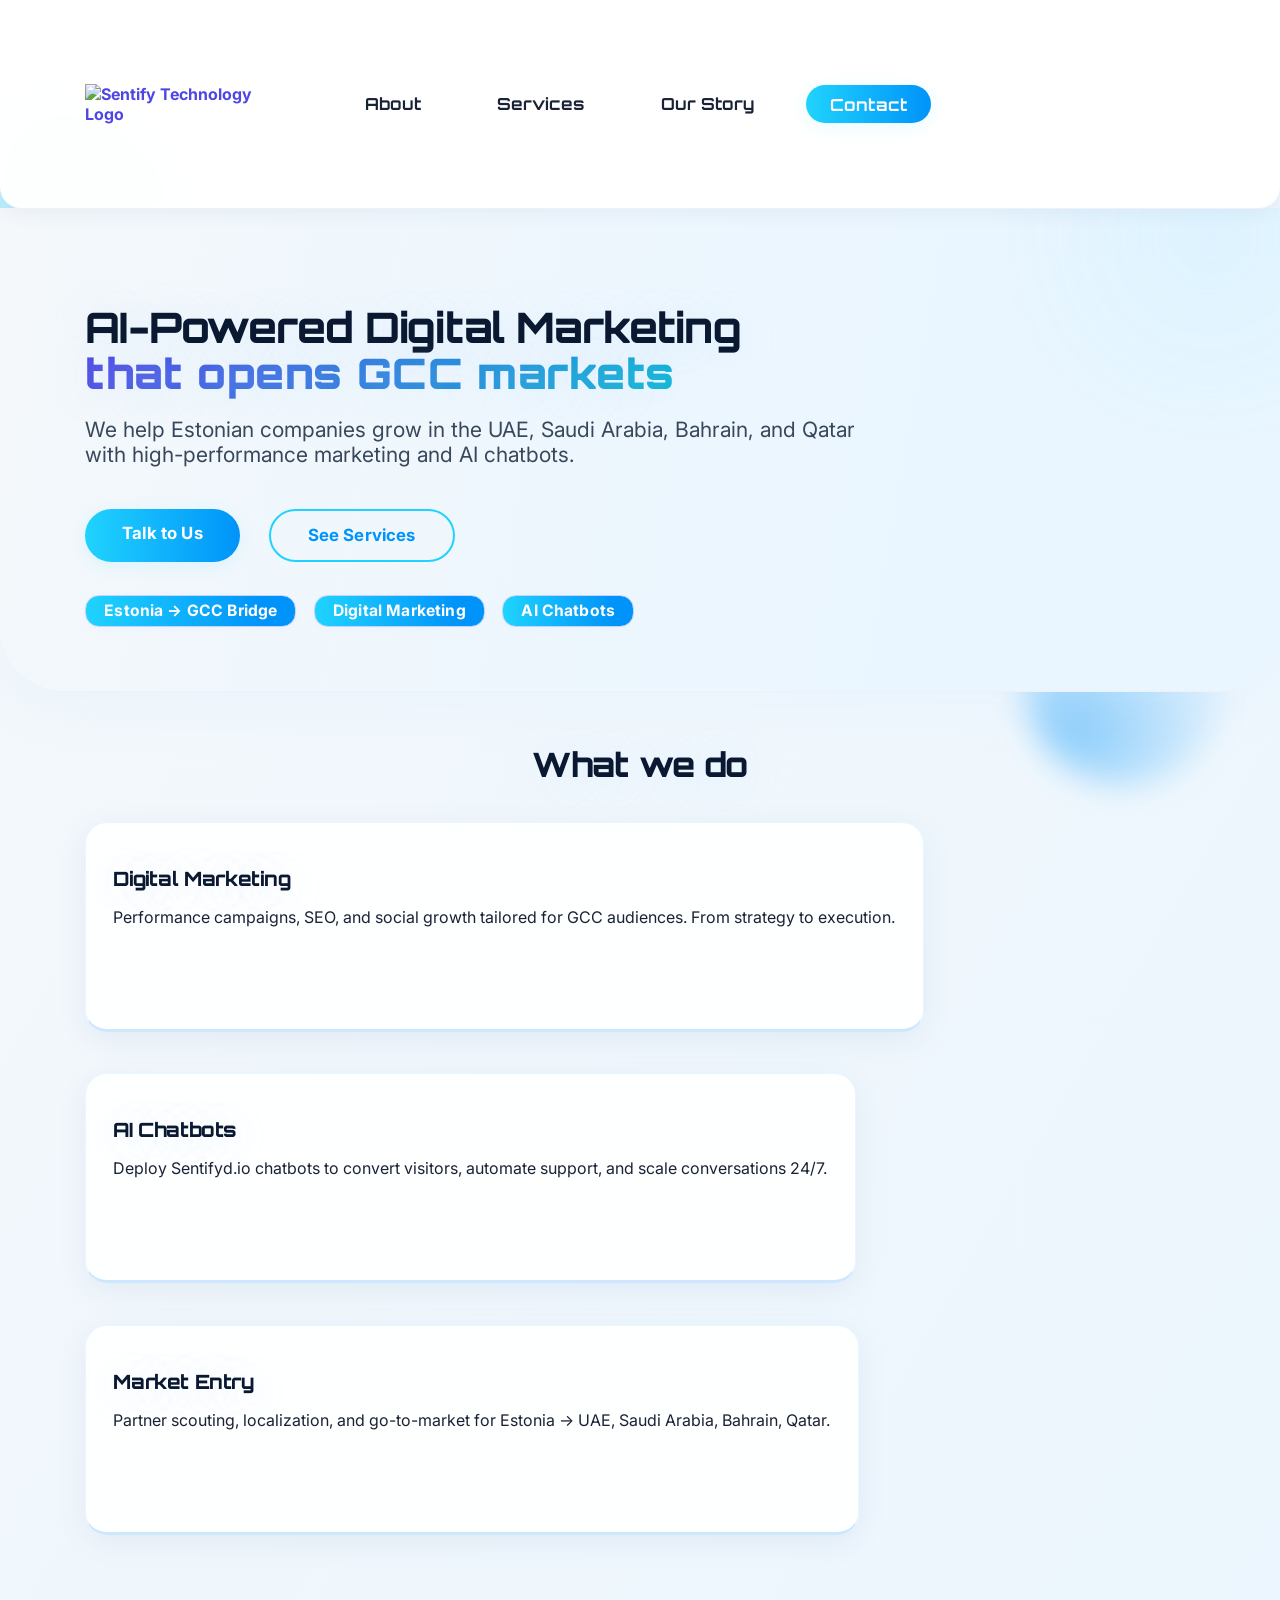
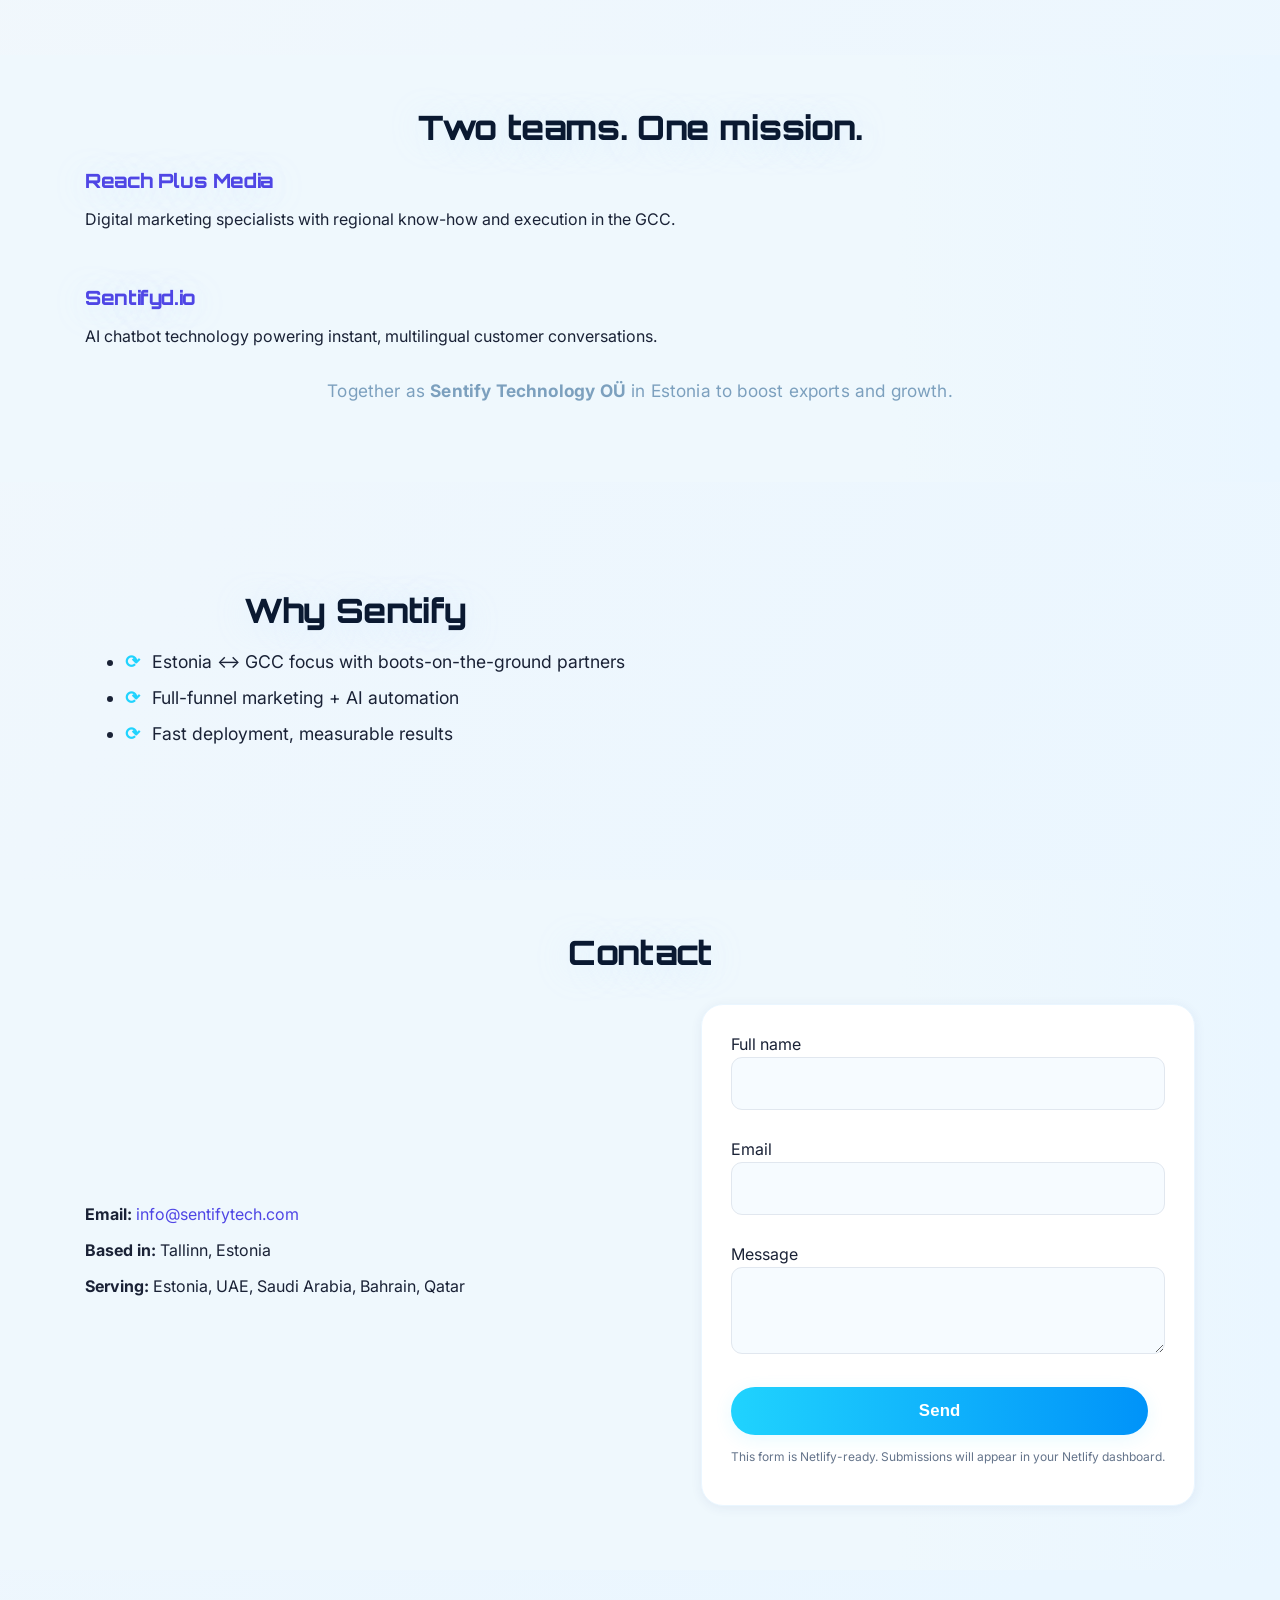
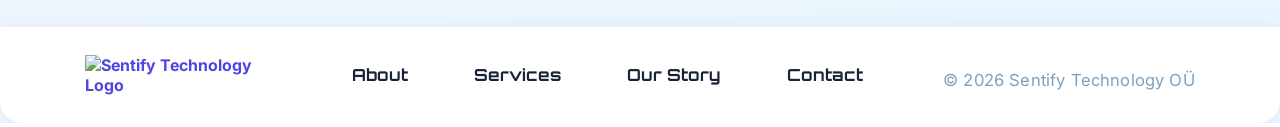
==== commit bb6a4a96: "Update index.html" ====
--- a/index.html
+++ b/index.html
@@ -1,811 +1,713 @@
 <!DOCTYPE html>
-<html lang="en-GB">
+<html lang="en">
 <head>
-<meta charset="UTF-8">
-<meta name="viewport" content="width=device-width, initial-scale=1">
-	<link rel="profile" href="https://gmpg.org/xfn/11"> 
-		<style>img:is([sizes="auto" i], [sizes^="auto," i]) { contain-intrinsic-size: 3000px 1500px }</style>
-	<link rel="alternate" href="/ar/" hreflang="ar">
-<link rel="alternate" href="/" hreflang="en">
-
-	<!-- This site is optimized with the Yoast SEO plugin v25.9 - https://yoast.com/wordpress/plugins/seo/ -->
-	<title>Home - Sentify</title>
-	<link rel="canonical" href="/">
-	<meta property="og:locale" content="en_GB">
-	<meta property="og:locale:alternate" content="ar_AR">
-	<meta property="og:type" content="website">
-	<meta property="og:title" content="Home - Sentify">
-	<meta property="og:description" content="Empower Your Brand with AI Innovation Discover the vision and values driving Sentify. Comprehensive AI-Driven Marketing Services 01. AI Chatbots [&hellip;]">
-	<meta property="og:url" content="/">
-	<meta property="og:site_name" content="Sentify">
-	<meta property="article:modified_time" content="2025-09-12T11:54:19+00:00">
-	<meta property="og:image" content="/wp-content/uploads/2025/09/pexels-photo-267350.jpeg">
-	<meta name="twitter:card" content="summary_large_image">
-	<script type="application/ld+json" class="yoast-schema-graph">{"@context":"https://schema.org","@graph":[{"@type":"WebPage","@id":"/","url":"/","name":"Home - Sentify","isPartOf":{"@id":"/#website"},"primaryImageOfPage":{"@id":"/#primaryimage"},"image":{"@id":"/#primaryimage"},"thumbnailUrl":"/wp-content/uploads/2025/09/pexels-photo-267350.jpeg","datePublished":"2025-09-12T11:53:39+00:00","dateModified":"2025-09-12T11:54:19+00:00","breadcrumb":{"@id":"/#breadcrumb"},"inLanguage":"en-GB","potentialAction":[{"@type":"ReadAction","target":["/"]}]},{"@type":"ImageObject","inLanguage":"en-GB","@id":"/#primaryimage","url":"/wp-content/uploads/2025/09/pexels-photo-267350.jpeg","contentUrl":"/wp-content/uploads/2025/09/pexels-photo-267350.jpeg","width":1280,"height":929,"caption":"Close-up of a smartphone screen showing various social media app icons such as Facebook and Twitter."},{"@type":"BreadcrumbList","@id":"/#breadcrumb","itemListElement":[{"@type":"ListItem","position":1,"name":"Home"}]},{"@type":"WebSite","@id":"/#website","url":"/","name":"Sentify","description":"","potentialAction":[{"@type":"SearchAction","target":{"@type":"EntryPoint","urlTemplate":"/?s={search_term_string}"},"query-input":{"@type":"PropertyValueSpecification","valueRequired":true,"valueName":"search_term_string"}}],"inLanguage":"en-GB"}]}</script>
-	<!-- / Yoast SEO plugin. -->
-
-
-<link rel="dns-prefetch" href="//fonts.googleapis.com">
-<link rel="alternate" type="application/rss+xml" title="Sentify &raquo; Feed" href="/feed/">
-<link rel="alternate" type="application/rss+xml" title="Sentify &raquo; Comments Feed" href="/comments/feed/">
-<!-- SureRank Meta Data -->
-<link rel="canonical" href="/">
-<meta name="description" content="Empower Your Brand with AI Innovation Transform your marketing strategy with AI-driven solutions tailored for Estonian businesses aiming for growth in">
-<meta name="robots" content="index, follow">
-<meta property="og:url" content="/">
-<meta property="og:site_name" content="Sentify">
-<meta property="og:locale" content="en_GB">
-<meta property="og:type" content="website">
-<meta property="og:title" content="Home - Sentify">
-<meta property="og:description" content="Empower Your Brand with AI Innovation Transform your marketing strategy with AI-driven solutions tailored for Estonian businesses aiming for growth in">
-<meta property="article:published_time" content="2025-09-12T11:53:39+03:00">
-<meta property="article:modified_time" content="2025-09-12T11:54:19+00:00">
-<meta name="twitter:card" content="summary_large_image">
-<meta name="twitter:title" content="Home - Sentify">
-<meta name="twitter:description" content="Empower Your Brand with AI Innovation Transform your marketing strategy with AI-driven solutions tailored for Estonian businesses aiming for growth in">
-<script type="application/ld+json" id="surerank-schema">{"@context":"https://schema.org","@graph":[{"@type":"WebSite","@id":"/#website","name":"Sentify","url":"/","potentialAction":{"@id":"/#searchaction"},"publisher":{"@id":"/#organization"}},{"@type":"WebPage","@id":"#webpage","name":"Home","inLanguage":"en_GB","url":"","isPartOf":{"@id":"/#website"},"publisher":{"@id":"/#organization"}},{"@type":"Organization","@id":"/#organization","name":"Minu koduleht","email":"info@sentifytech.com","url":"/ "},{"@type":"SearchAction","@id":"/#searchaction","target":"/?s={search_term_string}","query-input":"required name=search_term_string"}]}</script>
-<!-- /SureRank Meta Data -->
-<link rel="stylesheet" id="astra-theme-css-css" href="/wp-content/themes/astra/assets/css/minified/main.min.css?ver=4.11.11" media="all">
-<style id="astra-theme-css-inline-css">
-:root{--ast-post-nav-space:0;--ast-container-default-xlg-padding:2.5em;--ast-container-default-lg-padding:2.5em;--ast-container-default-slg-padding:2em;--ast-container-default-md-padding:2.5em;--ast-container-default-sm-padding:2.5em;--ast-container-default-xs-padding:2.4em;--ast-container-default-xxs-padding:1.8em;--ast-code-block-background:#ECEFF3;--ast-comment-inputs-background:#F9FAFB;--ast-normal-container-width:1325px;--ast-narrow-container-width:786px;--ast-blog-title-font-weight:600;--ast-blog-meta-weight:600;--ast-global-color-primary:var(--ast-global-color-5);--ast-global-color-secondary:var(--ast-global-color-4);--ast-global-color-alternate-background:var(--ast-global-color-7);--ast-global-color-subtle-background:var(--ast-global-color-6);--ast-bg-style-guide:#F8FAFC;--ast-shadow-style-guide:0px 0px 4px 0 #00000057;--ast-global-dark-bg-style:#fff;--ast-global-dark-lfs:#fbfbfb;--ast-widget-bg-color:#fafafa;--ast-wc-container-head-bg-color:#fbfbfb;--ast-title-layout-bg:#eeeeee;--ast-search-border-color:#e7e7e7;--ast-lifter-hover-bg:#e6e6e6;--ast-gallery-block-color:#000;--srfm-color-input-label:var(--ast-global-color-2);}html{font-size:106.25%;}a{color:var(--ast-global-color-0);}a:hover,a:focus{color:var(--ast-global-color-1);}body,button,input,select,textarea,.ast-button,.ast-custom-button{font-family:'Source Sans Pro',sans-serif;font-weight:400;font-size:17px;font-size:1rem;line-height:var(--ast-body-line-height,1.6);}blockquote{color:var(--ast-global-color-3);}h1,h2,h3,h4,h5,h6,.entry-content :where(h1,h2,h3,h4,h5,h6),.site-title,.site-title a{font-family:'Montserrat',sans-serif;font-weight:400;text-transform:uppercase;}.ast-site-identity .site-title a{color:var(--ast-global-color-2);}.site-title{font-size:26px;font-size:1.52941176471rem;display:block;}header .custom-logo-link img{max-width:205px;width:205px;}.astra-logo-svg{width:205px;}.site-header .site-description{font-size:15px;font-size:0.882352941176rem;display:none;}.entry-title{font-size:24px;font-size:1.41176470588rem;}.ast-blog-single-element.ast-taxonomy-container a{font-size:14px;font-size:0.823529411765rem;}.ast-blog-meta-container{font-size:13px;font-size:0.764705882353rem;}.archive .ast-article-post .ast-article-inner,.blog .ast-article-post .ast-article-inner,.archive .ast-article-post .ast-article-inner:hover,.blog .ast-article-post .ast-article-inner:hover{overflow:hidden;}h1,.entry-content :where(h1){font-size:48px;font-size:2.82352941176rem;font-weight:400;font-family:'Montserrat',sans-serif;line-height:1.15em;text-transform:uppercase;}h2,.entry-content :where(h2){font-size:40px;font-size:2.35294117647rem;font-weight:400;font-family:'Montserrat',sans-serif;line-height:1.2em;text-transform:uppercase;}h3,.entry-content :where(h3){font-size:32px;font-size:1.88235294118rem;font-weight:400;font-family:'Montserrat',sans-serif;line-height:1.2em;text-transform:uppercase;}h4,.entry-content :where(h4){font-size:24px;font-size:1.41176470588rem;line-height:1.3em;font-weight:400;font-family:'Montserrat',sans-serif;text-transform:uppercase;}h5,.entry-content :where(h5){font-size:20px;font-size:1.17647058824rem;line-height:1.4em;font-weight:400;font-family:'Montserrat',sans-serif;text-transform:uppercase;}h6,.entry-content :where(h6){font-size:17px;font-size:1rem;line-height:1.4em;font-weight:400;font-family:'Montserrat',sans-serif;text-transform:uppercase;letter-spacing:2px;}::selection{background-color:var(--ast-global-color-0);color:#ffffff;}body,h1,h2,h3,h4,h5,h6,.entry-title a,.entry-content :where(h1,h2,h3,h4,h5,h6){color:var(--ast-global-color-3);}.tagcloud a:hover,.tagcloud a:focus,.tagcloud a.current-item{color:#ffffff;border-color:var(--ast-global-color-0);background-color:var(--ast-global-color-0);}input:focus,input[type="text"]:focus,input[type="email"]:focus,input[type="url"]:focus,input[type="password"]:focus,input[type="reset"]:focus,input[type="search"]:focus,textarea:focus{border-color:var(--ast-global-color-0);}input[type="radio"]:checked,input[type=reset],input[type="checkbox"]:checked,input[type="checkbox"]:hover:checked,input[type="checkbox"]:focus:checked,input[type=range]::-webkit-slider-thumb{border-color:var(--ast-global-color-0);background-color:var(--ast-global-color-0);box-shadow:none;}.site-footer a:hover + .post-count,.site-footer a:focus + .post-count{background:var(--ast-global-color-0);border-color:var(--ast-global-color-0);}.single .nav-links .nav-previous,.single .nav-links .nav-next{color:var(--ast-global-color-0);}.entry-meta,.entry-meta *{line-height:1.45;color:var(--ast-global-color-0);font-weight:600;}.entry-meta a:not(.ast-button):hover,.entry-meta a:not(.ast-button):hover *,.entry-meta a:not(.ast-button):focus,.entry-meta a:not(.ast-button):focus *,.page-links > .page-link,.page-links .page-link:hover,.post-navigation a:hover{color:var(--ast-global-color-1);}#cat option,.secondary .calendar_wrap thead a,.secondary .calendar_wrap thead a:visited{color:var(--ast-global-color-0);}.secondary .calendar_wrap #today,.ast-progress-val span{background:var(--ast-global-color-0);}.secondary a:hover + .post-count,.secondary a:focus + .post-count{background:var(--ast-global-color-0);border-color:var(--ast-global-color-0);}.calendar_wrap #today > a{color:#ffffff;}.page-links .page-link,.single .post-navigation a{color:var(--ast-global-color-3);}.ast-search-menu-icon .search-form button.search-submit{padding:0 4px;}.ast-search-menu-icon form.search-form{padding-right:0;}.ast-search-menu-icon.slide-search input.search-field{width:0;}.ast-header-search .ast-search-menu-icon.ast-dropdown-active .search-form,.ast-header-search .ast-search-menu-icon.ast-dropdown-active .search-field:focus{transition:all 0.2s;}.search-form input.search-field:focus{outline:none;}.ast-search-menu-icon .search-form button.search-submit:focus,.ast-theme-transparent-header .ast-header-search .ast-dropdown-active .ast-icon,.ast-theme-transparent-header .ast-inline-search .search-field:focus .ast-icon{color:var(--ast-global-color-1);}.ast-header-search .slide-search .search-form{border:2px solid var(--ast-global-color-0);}.ast-header-search .slide-search .search-field{background-color:(--ast-global-dark-bg-style);}.ast-archive-title{color:var(--ast-global-color-2);}.widget-title{font-size:24px;font-size:1.41176470588rem;color:var(--ast-global-color-2);}.ast-single-post .entry-content a,.ast-comment-content a:not(.ast-comment-edit-reply-wrap a),.woocommerce-js .woocommerce-product-details__short-description a{text-decoration:underline;}.ast-single-post .entry-content .uagb-tab a,.ast-single-post .entry-content .uagb-ifb-cta a,.ast-single-post .entry-content .uabb-module-content a,.ast-single-post .entry-content .uagb-post-grid a,.ast-single-post .entry-content .uagb-timeline a,.ast-single-post .entry-content .uagb-toc__wrap a,.ast-single-post .entry-content .uagb-taxomony-box a,.ast-single-post .entry-content .woocommerce a,.entry-content .wp-block-latest-posts > li > a,.ast-single-post .entry-content .wp-block-file__button,a.ast-post-filter-single,.ast-single-post .ast-comment-content .comment-reply-link,.ast-single-post .ast-comment-content .comment-edit-link,.entry-content [CLASS*="wc-block"] .wc-block-components-button,.entry-content [CLASS*="wc-block"] .wc-block-components-totals-coupon-link,.entry-content [CLASS*="wc-block"] .wc-block-components-product-name{text-decoration:none;}.ast-search-menu-icon.slide-search a:focus-visible:focus-visible,.astra-search-icon:focus-visible,#close:focus-visible,a:focus-visible,.ast-menu-toggle:focus-visible,.site .skip-link:focus-visible,.wp-block-loginout input:focus-visible,.wp-block-search.wp-block-search__button-inside .wp-block-search__inside-wrapper,.ast-header-navigation-arrow:focus-visible,.woocommerce .wc-proceed-to-checkout > .checkout-button:focus-visible,.woocommerce .woocommerce-MyAccount-navigation ul li a:focus-visible,.ast-orders-table__row .ast-orders-table__cell:focus-visible,.woocommerce .woocommerce-order-details .order-again > .button:focus-visible,.woocommerce .woocommerce-message a.button.wc-forward:focus-visible,.woocommerce #minus_qty:focus-visible,.woocommerce #plus_qty:focus-visible,a#ast-apply-coupon:focus-visible,.woocommerce .woocommerce-info a:focus-visible,.woocommerce .astra-shop-summary-wrap a:focus-visible,.woocommerce a.wc-forward:focus-visible,#ast-apply-coupon:focus-visible,.woocommerce-js .woocommerce-mini-cart-item a.remove:focus-visible,#close:focus-visible,.button.search-submit:focus-visible,#search_submit:focus,.normal-search:focus-visible,.ast-header-account-wrap:focus-visible,.woocommerce .ast-on-card-button.ast-quick-view-trigger:focus,.astra-cart-drawer-close:focus,.ast-single-variation:focus,.ast-woocommerce-product-gallery__image:focus,.ast-button:focus,.woocommerce-product-gallery--with-images [data-controls="prev"]:focus-visible,.woocommerce-product-gallery--with-images [data-controls="next"]:focus-visible{outline-style:dotted;outline-color:inherit;outline-width:thin;}input:focus,input[type="text"]:focus,input[type="email"]:focus,input[type="url"]:focus,input[type="password"]:focus,input[type="reset"]:focus,input[type="search"]:focus,input[type="number"]:focus,textarea:focus,.wp-block-search__input:focus,[data-section="section-header-mobile-trigger"] .ast-button-wrap .ast-mobile-menu-trigger-minimal:focus,.ast-mobile-popup-drawer.active .menu-toggle-close:focus,.woocommerce-ordering select.orderby:focus,#ast-scroll-top:focus,#coupon_code:focus,.woocommerce-page #comment:focus,.woocommerce #reviews #respond input#submit:focus,.woocommerce a.add_to_cart_button:focus,.woocommerce .button.single_add_to_cart_button:focus,.woocommerce .woocommerce-cart-form button:focus,.woocommerce .woocommerce-cart-form__cart-item .quantity .qty:focus,.woocommerce .woocommerce-billing-fields .woocommerce-billing-fields__field-wrapper .woocommerce-input-wrapper > .input-text:focus,.woocommerce #order_comments:focus,.woocommerce #place_order:focus,.woocommerce .woocommerce-address-fields .woocommerce-address-fields__field-wrapper .woocommerce-input-wrapper > .input-text:focus,.woocommerce .woocommerce-MyAccount-content form button:focus,.woocommerce .woocommerce-MyAccount-content .woocommerce-EditAccountForm .woocommerce-form-row .woocommerce-Input.input-text:focus,.woocommerce .ast-woocommerce-container .woocommerce-pagination ul.page-numbers li a:focus,body #content .woocommerce form .form-row .select2-container--default .select2-selection--single:focus,#ast-coupon-code:focus,.woocommerce.woocommerce-js .quantity input[type=number]:focus,.woocommerce-js .woocommerce-mini-cart-item .quantity input[type=number]:focus,.woocommerce p#ast-coupon-trigger:focus{border-style:dotted;border-color:inherit;border-width:thin;}input{outline:none;}.woocommerce-js input[type=text]:focus,.woocommerce-js input[type=email]:focus,.woocommerce-js textarea:focus,input[type=number]:focus,.comments-area textarea#comment:focus,.comments-area textarea#comment:active,.comments-area .ast-comment-formwrap input[type="text"]:focus,.comments-area .ast-comment-formwrap input[type="text"]:active{outline-style:unset;outline-color:inherit;outline-width:thin;}.ast-logo-title-inline .site-logo-img{padding-right:1em;}body .ast-oembed-container *{position:absolute;top:0;width:100%;height:100%;left:0;}body .wp-block-embed-pocket-casts .ast-oembed-container *{position:unset;}.ast-single-post-featured-section + article {margin-top: 2em;}.site-content .ast-single-post-featured-section img {width: 100%;overflow: hidden;object-fit: cover;}.ast-separate-container .site-content .ast-single-post-featured-section + article {margin-top: -80px;z-index: 9;position: relative;border-radius: 4px;}@media (min-width: 922px) {.ast-no-sidebar .site-content .ast-article-image-container--wide {margin-left: -120px;margin-right: -120px;max-width: unset;width: unset;}.ast-left-sidebar .site-content .ast-article-image-container--wide,.ast-right-sidebar .site-content .ast-article-image-container--wide {margin-left: -10px;margin-right: -10px;}.site-content .ast-article-image-container--full {margin-left: calc( -50vw + 50%);margin-right: calc( -50vw + 50%);max-width: 100vw;width: 100vw;}.ast-left-sidebar .site-content .ast-article-image-container--full,.ast-right-sidebar .site-content .ast-article-image-container--full {margin-left: -10px;margin-right: -10px;max-width: inherit;width: auto;}}.site > .ast-single-related-posts-container {margin-top: 0;}@media (min-width: 922px) {.ast-desktop .ast-container--narrow {max-width: var(--ast-narrow-container-width);margin: 0 auto;}}input[type="text"],input[type="number"],input[type="email"],input[type="url"],input[type="password"],input[type="search"],input[type=reset],input[type=tel],input[type=date],select,textarea{font-size:16px;font-style:normal;font-weight:400;line-height:24px;width:100%;padding:12px 16px;border-radius:4px;box-shadow:0px 1px 2px 0px rgba(0,0,0,0.05);color:var(--ast-form-input-text,#475569);}input[type="text"],input[type="number"],input[type="email"],input[type="url"],input[type="password"],input[type="search"],input[type=reset],input[type=tel],input[type=date],select{height:40px;}input[type="date"]{border-width:1px;border-style:solid;border-color:var(--ast-border-color);background:var( --ast-global-color-secondary,--ast-global-color-5 );}input[type="text"]:focus,input[type="number"]:focus,input[type="email"]:focus,input[type="url"]:focus,input[type="password"]:focus,input[type="search"]:focus,input[type=reset]:focus,input[type="tel"]:focus,input[type="date"]:focus,select:focus,textarea:focus{border-color:#046BD2;box-shadow:none;outline:none;color:var(--ast-form-input-focus-text,#475569);}label,legend{color:#111827;font-size:14px;font-style:normal;font-weight:500;line-height:20px;}select{padding:6px 10px;}fieldset{padding:30px;border-radius:4px;}button,.ast-button,.button,input[type="button"],input[type="reset"],input[type="submit"]{border-radius:4px;box-shadow:0px 1px 2px 0px rgba(0,0,0,0.05);}:root{--ast-comment-inputs-background:#FFF;}::placeholder{color:var(--ast-form-field-color,#9CA3AF);}::-ms-input-placeholder{color:var(--ast-form-field-color,#9CA3AF);}@media (max-width:921.9px){#ast-desktop-header{display:none;}}@media (min-width:922px){#ast-mobile-header{display:none;}}.wp-block-buttons.aligncenter{justify-content:center;}@media (max-width:921px){.ast-theme-transparent-header #primary,.ast-theme-transparent-header #secondary{padding:0;}}@media (max-width:921px){.ast-plain-container.ast-no-sidebar #primary{padding:0;}}.ast-plain-container.ast-no-sidebar #primary{margin-top:0;margin-bottom:0;}@media (max-width:921px){.ast-separate-container #primary,.ast-narrow-container #primary{padding-top:0px;}}@media (max-width:544px){.ast-separate-container #primary,.ast-narrow-container #primary{padding-top:0px;}}@media (max-width:921px){.ast-separate-container #primary,.ast-narrow-container #primary{padding-bottom:0px;}}@media (max-width:544px){.ast-separate-container #primary,.ast-narrow-container #primary{padding-bottom:0px;}}.wp-block-button.is-style-outline .wp-block-button__link{border-color:var(--ast-global-color-0);border-top-width:2px;border-right-width:2px;border-bottom-width:2px;border-left-width:2px;}div.wp-block-button.is-style-outline > .wp-block-button__link:not(.has-text-color),div.wp-block-button.wp-block-button__link.is-style-outline:not(.has-text-color){color:var(--ast-global-color-0);}.wp-block-button.is-style-outline .wp-block-button__link:hover,.wp-block-buttons .wp-block-button.is-style-outline .wp-block-button__link:focus,.wp-block-buttons .wp-block-button.is-style-outline > .wp-block-button__link:not(.has-text-color):hover,.wp-block-buttons .wp-block-button.wp-block-button__link.is-style-outline:not(.has-text-color):hover{color:#ffffff;background-color:var(--ast-global-color-1);border-color:var(--ast-global-color-1);}.post-page-numbers.current .page-link,.ast-pagination .page-numbers.current{color:#ffffff;border-color:var(--ast-global-color-0);background-color:var(--ast-global-color-0);}.wp-block-button.is-style-outline .wp-block-button__link{border-top-width:2px;border-right-width:2px;border-bottom-width:2px;border-left-width:2px;}.wp-block-buttons .wp-block-button.is-style-outline .wp-block-button__link.wp-element-button,.ast-outline-button,.wp-block-uagb-buttons-child .uagb-buttons-repeater.ast-outline-button{border-color:var(--ast-global-color-0);border-top-width:2px;border-right-width:2px;border-bottom-width:2px;border-left-width:2px;font-family:'Work Sans',sans-serif;font-weight:600;font-size:15px;font-size:0.882352941176rem;line-height:1.5em;padding-top:14px;padding-right:28px;padding-bottom:14px;padding-left:28px;border-top-left-radius:10px;border-top-right-radius:10px;border-bottom-right-radius:10px;border-bottom-left-radius:10px;}.wp-block-buttons .wp-block-button.is-style-outline > .wp-block-button__link:not(.has-text-color),.wp-block-buttons .wp-block-button.wp-block-button__link.is-style-outline:not(.has-text-color),.ast-outline-button{color:var(--ast-global-color-0);}.wp-block-button.is-style-outline .wp-block-button__link:hover,.wp-block-buttons .wp-block-button.is-style-outline .wp-block-button__link:focus,.wp-block-buttons .wp-block-button.is-style-outline > .wp-block-button__link:not(.has-text-color):hover,.wp-block-buttons .wp-block-button.wp-block-button__link.is-style-outline:not(.has-text-color):hover,.ast-outline-button:hover,.ast-outline-button:focus,.wp-block-uagb-buttons-child .uagb-buttons-repeater.ast-outline-button:hover,.wp-block-uagb-buttons-child .uagb-buttons-repeater.ast-outline-button:focus{color:#ffffff;background-color:var(--ast-global-color-1);border-color:var(--ast-global-color-1);}.ast-single-post .entry-content a.ast-outline-button,.ast-single-post .entry-content .is-style-outline>.wp-block-button__link{text-decoration:none;}.wp-block-button .wp-block-button__link.wp-element-button.is-style-outline:not(.has-background),.wp-block-button.is-style-outline>.wp-block-button__link.wp-element-button:not(.has-background),.ast-outline-button{background-color:transparent;}.uagb-buttons-repeater.ast-outline-button{border-radius:9999px;}@media (max-width:921px){.wp-block-buttons .wp-block-button.is-style-outline .wp-block-button__link.wp-element-button,.ast-outline-button,.wp-block-uagb-buttons-child .uagb-buttons-repeater.ast-outline-button{font-size:14px;font-size:0.823529411765rem;padding-top:14px;padding-right:24px;padding-bottom:14px;padding-left:24px;border-top-left-radius:8px;border-top-right-radius:8px;border-bottom-right-radius:8px;border-bottom-left-radius:8px;}}@media (max-width:544px){.wp-block-buttons .wp-block-button.is-style-outline .wp-block-button__link.wp-element-button,.ast-outline-button,.wp-block-uagb-buttons-child .uagb-buttons-repeater.ast-outline-button{font-size:14px;font-size:0.823529411765rem;padding-top:10px;padding-right:24px;padding-bottom:10px;padding-left:24px;border-top-left-radius:8px;border-top-right-radius:8px;border-bottom-right-radius:8px;border-bottom-left-radius:8px;}}.entry-content[data-ast-blocks-layout] > figure{margin-bottom:1em;}h1.widget-title{font-weight:400;}h2.widget-title{font-weight:400;}h3.widget-title{font-weight:400;}.review-rating{display:flex;align-items:center;order:2;}#page{display:flex;flex-direction:column;min-height:100vh;}.ast-404-layout-1 h1.page-title{color:var(--ast-global-color-2);}.single .post-navigation a{line-height:1em;height:inherit;}.error-404 .page-sub-title{font-size:1.5rem;font-weight:inherit;}.search .site-content .content-area .search-form{margin-bottom:0;}#page .site-content{flex-grow:1;}.widget{margin-bottom:1.25em;}#secondary li{line-height:1.5em;}#secondary .wp-block-group h2{margin-bottom:0.7em;}#secondary h2{font-size:1.7rem;}.ast-separate-container .ast-article-post,.ast-separate-container .ast-article-single,.ast-separate-container .comment-respond{padding:3em;}.ast-separate-container .ast-article-single .ast-article-single{padding:0;}.ast-article-single .wp-block-post-template-is-layout-grid{padding-left:0;}.ast-separate-container .comments-title,.ast-narrow-container .comments-title{padding:1.5em 2em;}.ast-page-builder-template .comment-form-textarea,.ast-comment-formwrap .ast-grid-common-col{padding:0;}.ast-comment-formwrap{padding:0;display:inline-flex;column-gap:20px;width:100%;margin-left:0;margin-right:0;}.comments-area textarea#comment:focus,.comments-area textarea#comment:active,.comments-area .ast-comment-formwrap input[type="text"]:focus,.comments-area .ast-comment-formwrap input[type="text"]:active {box-shadow:none;outline:none;}.archive.ast-page-builder-template .entry-header{margin-top:2em;}.ast-page-builder-template .ast-comment-formwrap{width:100%;}.entry-title{margin-bottom:0.6em;}.ast-archive-description p{font-size:inherit;font-weight:inherit;line-height:inherit;}.ast-separate-container .ast-comment-list li.depth-1,.hentry{margin-bottom:1.5em;}.site-content section.ast-archive-description{margin-bottom:2em;}@media (min-width:921px){.ast-left-sidebar.ast-page-builder-template #secondary,.archive.ast-right-sidebar.ast-page-builder-template .site-main{padding-left:20px;padding-right:20px;}}@media (max-width:544px){.ast-comment-formwrap.ast-row{column-gap:10px;display:inline-block;}#ast-commentform .ast-grid-common-col{position:relative;width:100%;}}@media (min-width:1201px){.ast-separate-container .ast-article-post,.ast-separate-container .ast-article-single,.ast-separate-container .ast-author-box,.ast-separate-container .ast-404-layout-1,.ast-separate-container .no-results{padding:3em;}}@media (max-width:921px){.ast-separate-container #primary,.ast-separate-container #secondary{padding:1.5em 0;}#primary,#secondary{padding:1.5em 0;margin:0;}.ast-left-sidebar #content > .ast-container{display:flex;flex-direction:column-reverse;width:100%;}}@media (min-width:922px){.ast-separate-container.ast-right-sidebar #primary,.ast-separate-container.ast-left-sidebar #primary{border:0;}.search-no-results.ast-separate-container #primary{margin-bottom:4em;}}.wp-block-button .wp-block-button__link{color:#ffffff;}.wp-block-button .wp-block-button__link:hover,.wp-block-button .wp-block-button__link:focus{color:#ffffff;background-color:var(--ast-global-color-1);border-color:var(--ast-global-color-1);}.wp-block-button .wp-block-button__link,.wp-block-search .wp-block-search__button,body .wp-block-file .wp-block-file__button{border-style:solid;border-top-width:2px;border-right-width:2px;border-left-width:2px;border-bottom-width:2px;border-color:var(--ast-global-color-0);background-color:var(--ast-global-color-0);color:#ffffff;font-family:'Work Sans',sans-serif;font-weight:600;line-height:1.5em;font-size:15px;font-size:0.882352941176rem;border-top-left-radius:10px;border-top-right-radius:10px;border-bottom-right-radius:10px;border-bottom-left-radius:10px;padding-top:14px;padding-right:28px;padding-bottom:14px;padding-left:28px;}.ast-single-post .entry-content .wp-block-button .wp-block-button__link,.ast-single-post .entry-content .wp-block-search .wp-block-search__button,body .entry-content .wp-block-file .wp-block-file__button{text-decoration:none;}@media (max-width:921px){.wp-block-button .wp-block-button__link,.wp-block-search .wp-block-search__button,body .wp-block-file .wp-block-file__button{font-size:14px;font-size:0.823529411765rem;padding-top:14px;padding-right:24px;padding-bottom:14px;padding-left:24px;border-top-left-radius:8px;border-top-right-radius:8px;border-bottom-right-radius:8px;border-bottom-left-radius:8px;}}@media (max-width:544px){.wp-block-button .wp-block-button__link,.wp-block-search .wp-block-search__button,body .wp-block-file .wp-block-file__button{font-size:14px;font-size:0.823529411765rem;padding-top:12px;padding-right:24px;padding-bottom:12px;padding-left:24px;border-top-left-radius:8px;border-top-right-radius:8px;border-bottom-right-radius:8px;border-bottom-left-radius:8px;}}.menu-toggle,button,.ast-button,.ast-custom-button,.button,input#submit,input[type="button"],input[type="submit"],input[type="reset"],#comments .submit,.search .search-submit,form[CLASS*="wp-block-search__"].wp-block-search .wp-block-search__inside-wrapper .wp-block-search__button,body .wp-block-file .wp-block-file__button,.search .search-submit,.woocommerce-js a.button,.woocommerce button.button,.woocommerce .woocommerce-message a.button,.woocommerce #respond input#submit.alt,.woocommerce input.button.alt,.woocommerce input.button,.woocommerce input.button:disabled,.woocommerce input.button:disabled[disabled],.woocommerce input.button:disabled:hover,.woocommerce input.button:disabled[disabled]:hover,.woocommerce #respond input#submit,.woocommerce button.button.alt.disabled,.wc-block-grid__products .wc-block-grid__product .wp-block-button__link,.wc-block-grid__product-onsale,[CLASS*="wc-block"] button,.woocommerce-js .astra-cart-drawer .astra-cart-drawer-content .woocommerce-mini-cart__buttons .button:not(.checkout):not(.ast-continue-shopping),.woocommerce-js .astra-cart-drawer .astra-cart-drawer-content .woocommerce-mini-cart__buttons a.checkout,.woocommerce button.button.alt.disabled.wc-variation-selection-needed,[CLASS*="wc-block"] .wc-block-components-button{border-style:solid;border-top-width:2px;border-right-width:2px;border-left-width:2px;border-bottom-width:2px;color:#ffffff;border-color:var(--ast-global-color-0);background-color:var(--ast-global-color-0);padding-top:14px;padding-right:28px;padding-bottom:14px;padding-left:28px;font-family:'Work Sans',sans-serif;font-weight:600;font-size:15px;font-size:0.882352941176rem;line-height:1.5em;border-top-left-radius:10px;border-top-right-radius:10px;border-bottom-right-radius:10px;border-bottom-left-radius:10px;}button:focus,.menu-toggle:hover,button:hover,.ast-button:hover,.ast-custom-button:hover .button:hover,.ast-custom-button:hover ,input[type=reset]:hover,input[type=reset]:focus,input#submit:hover,input#submit:focus,input[type="button"]:hover,input[type="button"]:focus,input[type="submit"]:hover,input[type="submit"]:focus,form[CLASS*="wp-block-search__"].wp-block-search .wp-block-search__inside-wrapper .wp-block-search__button:hover,form[CLASS*="wp-block-search__"].wp-block-search .wp-block-search__inside-wrapper .wp-block-search__button:focus,body .wp-block-file .wp-block-file__button:hover,body .wp-block-file .wp-block-file__button:focus,.woocommerce-js a.button:hover,.woocommerce button.button:hover,.woocommerce .woocommerce-message a.button:hover,.woocommerce #respond input#submit:hover,.woocommerce #respond input#submit.alt:hover,.woocommerce input.button.alt:hover,.woocommerce input.button:hover,.woocommerce button.button.alt.disabled:hover,.wc-block-grid__products .wc-block-grid__product .wp-block-button__link:hover,[CLASS*="wc-block"] button:hover,.woocommerce-js .astra-cart-drawer .astra-cart-drawer-content .woocommerce-mini-cart__buttons .button:not(.checkout):not(.ast-continue-shopping):hover,.woocommerce-js .astra-cart-drawer .astra-cart-drawer-content .woocommerce-mini-cart__buttons a.checkout:hover,.woocommerce button.button.alt.disabled.wc-variation-selection-needed:hover,[CLASS*="wc-block"] .wc-block-components-button:hover,[CLASS*="wc-block"] .wc-block-components-button:focus{color:#ffffff;background-color:var(--ast-global-color-1);border-color:var(--ast-global-color-1);}form[CLASS*="wp-block-search__"].wp-block-search .wp-block-search__inside-wrapper .wp-block-search__button.has-icon{padding-top:calc(14px - 3px);padding-right:calc(28px - 3px);padding-bottom:calc(14px - 3px);padding-left:calc(28px - 3px);}@media (max-width:921px){.menu-toggle,button,.ast-button,.ast-custom-button,.button,input#submit,input[type="button"],input[type="submit"],input[type="reset"],#comments .submit,.search .search-submit,form[CLASS*="wp-block-search__"].wp-block-search .wp-block-search__inside-wrapper .wp-block-search__button,body .wp-block-file .wp-block-file__button,.search .search-submit,.woocommerce-js a.button,.woocommerce button.button,.woocommerce .woocommerce-message a.button,.woocommerce #respond input#submit.alt,.woocommerce input.button.alt,.woocommerce input.button,.woocommerce input.button:disabled,.woocommerce input.button:disabled[disabled],.woocommerce input.button:disabled:hover,.woocommerce input.button:disabled[disabled]:hover,.woocommerce #respond input#submit,.woocommerce button.button.alt.disabled,.wc-block-grid__products .wc-block-grid__product .wp-block-button__link,.wc-block-grid__product-onsale,[CLASS*="wc-block"] button,.woocommerce-js .astra-cart-drawer .astra-cart-drawer-content .woocommerce-mini-cart__buttons .button:not(.checkout):not(.ast-continue-shopping),.woocommerce-js .astra-cart-drawer .astra-cart-drawer-content .woocommerce-mini-cart__buttons a.checkout,.woocommerce button.button.alt.disabled.wc-variation-selection-needed,[CLASS*="wc-block"] .wc-block-components-button{padding-top:14px;padding-right:24px;padding-bottom:14px;padding-left:24px;font-size:14px;font-size:0.823529411765rem;border-top-left-radius:8px;border-top-right-radius:8px;border-bottom-right-radius:8px;border-bottom-left-radius:8px;}}@media (max-width:544px){.menu-toggle,button,.ast-button,.ast-custom-button,.button,input#submit,input[type="button"],input[type="submit"],input[type="reset"],#comments .submit,.search .search-submit,form[CLASS*="wp-block-search__"].wp-block-search .wp-block-search__inside-wrapper .wp-block-search__button,body .wp-block-file .wp-block-file__button,.search .search-submit,.woocommerce-js a.button,.woocommerce button.button,.woocommerce .woocommerce-message a.button,.woocommerce #respond input#submit.alt,.woocommerce input.button.alt,.woocommerce input.button,.woocommerce input.button:disabled,.woocommerce input.button:disabled[disabled],.woocommerce input.button:disabled:hover,.woocommerce input.button:disabled[disabled]:hover,.woocommerce #respond input#submit,.woocommerce button.button.alt.disabled,.wc-block-grid__products .wc-block-grid__product .wp-block-button__link,.wc-block-grid__product-onsale,[CLASS*="wc-block"] button,.woocommerce-js .astra-cart-drawer .astra-cart-drawer-content .woocommerce-mini-cart__buttons .button:not(.checkout):not(.ast-continue-shopping),.woocommerce-js .astra-cart-drawer .astra-cart-drawer-content .woocommerce-mini-cart__buttons a.checkout,.woocommerce button.button.alt.disabled.wc-variation-selection-needed,[CLASS*="wc-block"] .wc-block-components-button{padding-top:12px;padding-right:24px;padding-bottom:12px;padding-left:24px;font-size:14px;font-size:0.823529411765rem;border-top-left-radius:8px;border-top-right-radius:8px;border-bottom-right-radius:8px;border-bottom-left-radius:8px;}}@media (max-width:921px){.menu-toggle,button,.ast-button,.button,input#submit,input[type="button"],input[type="submit"],input[type="reset"]{font-size:14px;font-size:0.823529411765rem;}.ast-mobile-header-stack .main-header-bar .ast-search-menu-icon{display:inline-block;}.ast-header-break-point.ast-header-custom-item-outside .ast-mobile-header-stack .main-header-bar .ast-search-icon{margin:0;}.ast-comment-avatar-wrap img{max-width:2.5em;}.ast-comment-meta{padding:0 1.8888em 1.3333em;}}@media (min-width:544px){.ast-container{max-width:100%;}}@media (max-width:544px){.ast-separate-container .ast-article-post,.ast-separate-container .ast-article-single,.ast-separate-container .comments-title,.ast-separate-container .ast-archive-description{padding:1.5em 1em;}.ast-separate-container #content .ast-container{padding-left:0.54em;padding-right:0.54em;}.ast-separate-container .ast-comment-list .bypostauthor{padding:.5em;}.ast-search-menu-icon.ast-dropdown-active .search-field{width:170px;}.menu-toggle,button,.ast-button,.button,input#submit,input[type="button"],input[type="submit"],input[type="reset"]{font-size:14px;font-size:0.823529411765rem;}} #ast-mobile-header .ast-site-header-cart-li a{pointer-events:none;}@media (min-width:545px){.ast-page-builder-template .comments-area,.single.ast-page-builder-template .entry-header,.single.ast-page-builder-template .post-navigation,.single.ast-page-builder-template .ast-single-related-posts-container{max-width:1365px;margin-left:auto;margin-right:auto;}}.ast-separate-container{background-color:var(--ast-global-color-4);background-image:none;}@media (max-width:921px){.widget-title{font-size:24px;font-size:1.41176470588rem;}body,button,input,select,textarea,.ast-button,.ast-custom-button{font-size:17px;font-size:1rem;}#secondary,#secondary button,#secondary input,#secondary select,#secondary textarea{font-size:17px;font-size:1rem;}.site-title{display:block;}.site-header .site-description{display:none;}.entry-title{font-size:22px;font-size:1.29411764706rem;}h1,.entry-content :where(h1){font-size:36px;}h2,.entry-content :where(h2){font-size:30px;}h3,.entry-content :where(h3){font-size:25px;}h4,.entry-content :where(h4){font-size:20px;font-size:1.17647058824rem;}h5,.entry-content :where(h5){font-size:17px;font-size:1rem;}h6,.entry-content :where(h6){font-size:15px;font-size:0.882352941176rem;}}@media (max-width:544px){.widget-title{font-size:24px;font-size:1.41176470588rem;}body,button,input,select,textarea,.ast-button,.ast-custom-button{font-size:17px;font-size:1rem;}#secondary,#secondary button,#secondary input,#secondary select,#secondary textarea{font-size:17px;font-size:1rem;}.site-title{display:block;}.site-header .site-description{display:none;}.entry-title{font-size:20px;font-size:1.17647058824rem;}h1,.entry-content :where(h1){font-size:32px;}h2,.entry-content :where(h2){font-size:26px;}h3,.entry-content :where(h3){font-size:22px;}h4,.entry-content :where(h4){font-size:18px;font-size:1.05882352941rem;}h5,.entry-content :where(h5){font-size:15px;font-size:0.882352941176rem;}h6,.entry-content :where(h6){font-size:13px;font-size:0.764705882353rem;}}@media (max-width:544px){html{font-size:106.25%;}}@media (min-width:922px){.ast-container{max-width:1365px;}}@media (min-width:922px){.site-content .ast-container{display:flex;}}@media (max-width:921px){.site-content .ast-container{flex-direction:column;}}.entry-content :where(h1,h2,h3,h4,h5,h6){clear:none;}@media (min-width:922px){.main-header-menu .sub-menu .menu-item.ast-left-align-sub-menu:hover > .sub-menu,.main-header-menu .sub-menu .menu-item.ast-left-align-sub-menu.focus > .sub-menu{margin-left:-0px;}}.entry-content li > p{margin-bottom:0;}.site .comments-area{padding-top:2em;padding-bottom:2em;margin-top:2em;}.wp-block-file {display: flex;align-items: center;flex-wrap: wrap;justify-content: space-between;}.wp-block-pullquote {border: none;}.wp-block-pullquote blockquote::before {content: "\201D";font-family: "Helvetica",sans-serif;display: flex;transform: rotate( 180deg );font-size: 6rem;font-style: normal;line-height: 1;font-weight: bold;align-items: center;justify-content: center;}.has-text-align-right > blockquote::before {justify-content: flex-start;}.has-text-align-left > blockquote::before {justify-content: flex-end;}figure.wp-block-pullquote.is-style-solid-color blockquote {max-width: 100%;text-align: inherit;}:root {--wp--custom--ast-default-block-top-padding: 3em;--wp--custom--ast-default-block-right-padding: 3em;--wp--custom--ast-default-block-bottom-padding: 3em;--wp--custom--ast-default-block-left-padding: 3em;--wp--custom--ast-container-width: 1325px;--wp--custom--ast-content-width-size: 1325px;--wp--custom--ast-wide-width-size: calc(1325px + var(--wp--custom--ast-default-block-left-padding) + var(--wp--custom--ast-default-block-right-padding));}.ast-narrow-container {--wp--custom--ast-content-width-size: 786px;--wp--custom--ast-wide-width-size: 786px;}@media(max-width: 921px) {:root {--wp--custom--ast-default-block-top-padding: 3em;--wp--custom--ast-default-block-right-padding: 2em;--wp--custom--ast-default-block-bottom-padding: 3em;--wp--custom--ast-default-block-left-padding: 2em;}}@media(max-width: 544px) {:root {--wp--custom--ast-default-block-top-padding: 3em;--wp--custom--ast-default-block-right-padding: 1.5em;--wp--custom--ast-default-block-bottom-padding: 3em;--wp--custom--ast-default-block-left-padding: 1.5em;}}.entry-content > .wp-block-group,.entry-content > .wp-block-cover,.entry-content > .wp-block-columns {padding-top: var(--wp--custom--ast-default-block-top-padding);padding-right: var(--wp--custom--ast-default-block-right-padding);padding-bottom: var(--wp--custom--ast-default-block-bottom-padding);padding-left: var(--wp--custom--ast-default-block-left-padding);}.ast-plain-container.ast-no-sidebar .entry-content > .alignfull,.ast-page-builder-template .ast-no-sidebar .entry-content > .alignfull {margin-left: calc( -50vw + 50%);margin-right: calc( -50vw + 50%);max-width: 100vw;width: 100vw;}.ast-plain-container.ast-no-sidebar .entry-content .alignfull .alignfull,.ast-page-builder-template.ast-no-sidebar .entry-content .alignfull .alignfull,.ast-plain-container.ast-no-sidebar .entry-content .alignfull .alignwide,.ast-page-builder-template.ast-no-sidebar .entry-content .alignfull .alignwide,.ast-plain-container.ast-no-sidebar .entry-content .alignwide .alignfull,.ast-page-builder-template.ast-no-sidebar .entry-content .alignwide .alignfull,.ast-plain-container.ast-no-sidebar .entry-content .alignwide .alignwide,.ast-page-builder-template.ast-no-sidebar .entry-content .alignwide .alignwide,.ast-plain-container.ast-no-sidebar .entry-content .wp-block-column .alignfull,.ast-page-builder-template.ast-no-sidebar .entry-content .wp-block-column .alignfull,.ast-plain-container.ast-no-sidebar .entry-content .wp-block-column .alignwide,.ast-page-builder-template.ast-no-sidebar .entry-content .wp-block-column .alignwide {margin-left: auto;margin-right: auto;width: 100%;}[data-ast-blocks-layout] .wp-block-separator:not(.is-style-dots) {height: 0;}[data-ast-blocks-layout] .wp-block-separator {margin: 20px auto;}[data-ast-blocks-layout] .wp-block-separator:not(.is-style-wide):not(.is-style-dots) {max-width: 100px;}[data-ast-blocks-layout] .wp-block-separator.has-background {padding: 0;}.entry-content[data-ast-blocks-layout] > * {max-width: var(--wp--custom--ast-content-width-size);margin-left: auto;margin-right: auto;}.entry-content[data-ast-blocks-layout] > .alignwide {max-width: var(--wp--custom--ast-wide-width-size);}.entry-content[data-ast-blocks-layout] .alignfull {max-width: none;}.entry-content .wp-block-columns {margin-bottom: 0;}blockquote {margin: 1.5em;border-color: rgba(0,0,0,0.05);}.wp-block-quote:not(.has-text-align-right):not(.has-text-align-center) {border-left: 5px solid rgba(0,0,0,0.05);}.has-text-align-right > blockquote,blockquote.has-text-align-right {border-right: 5px solid rgba(0,0,0,0.05);}.has-text-align-left > blockquote,blockquote.has-text-align-left {border-left: 5px solid rgba(0,0,0,0.05);}.wp-block-site-tagline,.wp-block-latest-posts .read-more {margin-top: 15px;}.wp-block-loginout p label {display: block;}.wp-block-loginout p:not(.login-remember):not(.login-submit) input {width: 100%;}.wp-block-loginout input:focus {border-color: transparent;}.wp-block-loginout input:focus {outline: thin dotted;}.entry-content .wp-block-media-text .wp-block-media-text__content {padding: 0 0 0 8%;}.entry-content .wp-block-media-text.has-media-on-the-right .wp-block-media-text__content {padding: 0 8% 0 0;}.entry-content .wp-block-media-text.has-background .wp-block-media-text__content {padding: 8%;}.entry-content .wp-block-cover:not([class*="background-color"]):not(.has-text-color.has-link-color) .wp-block-cover__inner-container,.entry-content .wp-block-cover:not([class*="background-color"]) .wp-block-cover-image-text,.entry-content .wp-block-cover:not([class*="background-color"]) .wp-block-cover-text,.entry-content .wp-block-cover-image:not([class*="background-color"]) .wp-block-cover__inner-container,.entry-content .wp-block-cover-image:not([class*="background-color"]) .wp-block-cover-image-text,.entry-content .wp-block-cover-image:not([class*="background-color"]) .wp-block-cover-text {color: var(--ast-global-color-primary,var(--ast-global-color-5));}.wp-block-loginout .login-remember input {width: 1.1rem;height: 1.1rem;margin: 0 5px 4px 0;vertical-align: middle;}.wp-block-latest-posts > li > *:first-child,.wp-block-latest-posts:not(.is-grid) > li:first-child {margin-top: 0;}.entry-content > .wp-block-buttons,.entry-content > .wp-block-uagb-buttons {margin-bottom: 1.5em;}.wp-block-search__inside-wrapper .wp-block-search__input {padding: 0 10px;color: var(--ast-global-color-3);background: var(--ast-global-color-primary,var(--ast-global-color-5));border-color: var(--ast-border-color);}.wp-block-latest-posts .read-more {margin-bottom: 1.5em;}.wp-block-search__no-button .wp-block-search__inside-wrapper .wp-block-search__input {padding-top: 5px;padding-bottom: 5px;}.wp-block-latest-posts .wp-block-latest-posts__post-date,.wp-block-latest-posts .wp-block-latest-posts__post-author {font-size: 1rem;}.wp-block-latest-posts > li > *,.wp-block-latest-posts:not(.is-grid) > li {margin-top: 12px;margin-bottom: 12px;}.ast-page-builder-template .entry-content[data-ast-blocks-layout] > *,.ast-page-builder-template .entry-content[data-ast-blocks-layout] > .alignfull:where(:not(.wp-block-group):not(.uagb-is-root-container):not(.spectra-is-root-container)) > * {max-width: none;}.ast-page-builder-template .entry-content[data-ast-blocks-layout] > .alignwide:where(:not(.uagb-is-root-container):not(.spectra-is-root-container)) > * {max-width: var(--wp--custom--ast-wide-width-size);}.ast-page-builder-template .entry-content[data-ast-blocks-layout] > .inherit-container-width > *,.ast-page-builder-template .entry-content[data-ast-blocks-layout] > *:not(.wp-block-group):where(:not(.uagb-is-root-container):not(.spectra-is-root-container)) > *,.entry-content[data-ast-blocks-layout] > .wp-block-cover .wp-block-cover__inner-container {max-width: var(--wp--custom--ast-content-width-size) ;margin-left: auto;margin-right: auto;}.entry-content[data-ast-blocks-layout] .wp-block-cover:not(.alignleft):not(.alignright) {width: auto;}@media(max-width: 1200px) {.ast-separate-container .entry-content > .alignfull,.ast-separate-container .entry-content[data-ast-blocks-layout] > .alignwide,.ast-plain-container .entry-content[data-ast-blocks-layout] > .alignwide,.ast-plain-container .entry-content .alignfull {margin-left: calc(-1 * min(var(--ast-container-default-xlg-padding),20px)) ;margin-right: calc(-1 * min(var(--ast-container-default-xlg-padding),20px));}}@media(min-width: 1201px) {.ast-separate-container .entry-content > .alignfull {margin-left: calc(-1 * var(--ast-container-default-xlg-padding) );margin-right: calc(-1 * var(--ast-container-default-xlg-padding) );}.ast-separate-container .entry-content[data-ast-blocks-layout] > .alignwide,.ast-plain-container .entry-content[data-ast-blocks-layout] > .alignwide {margin-left: calc(-1 * var(--wp--custom--ast-default-block-left-padding) );margin-right: calc(-1 * var(--wp--custom--ast-default-block-right-padding) );}}@media(min-width: 921px) {.ast-separate-container .entry-content .wp-block-group.alignwide:not(.inherit-container-width) > :where(:not(.alignleft):not(.alignright)),.ast-plain-container .entry-content .wp-block-group.alignwide:not(.inherit-container-width) > :where(:not(.alignleft):not(.alignright)) {max-width: calc( var(--wp--custom--ast-content-width-size) + 80px );}.ast-plain-container.ast-right-sidebar .entry-content[data-ast-blocks-layout] .alignfull,.ast-plain-container.ast-left-sidebar .entry-content[data-ast-blocks-layout] .alignfull {margin-left: -60px;margin-right: -60px;}}@media(min-width: 544px) {.entry-content > .alignleft {margin-right: 20px;}.entry-content > .alignright {margin-left: 20px;}}@media (max-width:544px){.wp-block-columns .wp-block-column:not(:last-child){margin-bottom:20px;}.wp-block-latest-posts{margin:0;}}@media( max-width: 600px ) {.entry-content .wp-block-media-text .wp-block-media-text__content,.entry-content .wp-block-media-text.has-media-on-the-right .wp-block-media-text__content {padding: 8% 0 0;}.entry-content .wp-block-media-text.has-background .wp-block-media-text__content {padding: 8%;}}.ast-page-builder-template .entry-header {padding-left: 0;}.ast-narrow-container .site-content .wp-block-uagb-image--align-full .wp-block-uagb-image__figure {max-width: 100%;margin-left: auto;margin-right: auto;}.entry-content ul,.entry-content ol {padding: revert;margin: revert;padding-left: 20px;}:root .has-ast-global-color-0-color{color:var(--ast-global-color-0);}:root .has-ast-global-color-0-background-color{background-color:var(--ast-global-color-0);}:root .wp-block-button .has-ast-global-color-0-color{color:var(--ast-global-color-0);}:root .wp-block-button .has-ast-global-color-0-background-color{background-color:var(--ast-global-color-0);}:root .has-ast-global-color-1-color{color:var(--ast-global-color-1);}:root .has-ast-global-color-1-background-color{background-color:var(--ast-global-color-1);}:root .wp-block-button .has-ast-global-color-1-color{color:var(--ast-global-color-1);}:root .wp-block-button .has-ast-global-color-1-background-color{background-color:var(--ast-global-color-1);}:root .has-ast-global-color-2-color{color:var(--ast-global-color-2);}:root .has-ast-global-color-2-background-color{background-color:var(--ast-global-color-2);}:root .wp-block-button .has-ast-global-color-2-color{color:var(--ast-global-color-2);}:root .wp-block-button .has-ast-global-color-2-background-color{background-color:var(--ast-global-color-2);}:root .has-ast-global-color-3-color{color:var(--ast-global-color-3);}:root .has-ast-global-color-3-background-color{background-color:var(--ast-global-color-3);}:root .wp-block-button .has-ast-global-color-3-color{color:var(--ast-global-color-3);}:root .wp-block-button .has-ast-global-color-3-background-color{background-color:var(--ast-global-color-3);}:root .has-ast-global-color-4-color{color:var(--ast-global-color-4);}:root .has-ast-global-color-4-background-color{background-color:var(--ast-global-color-4);}:root .wp-block-button .has-ast-global-color-4-color{color:var(--ast-global-color-4);}:root .wp-block-button .has-ast-global-color-4-background-color{background-color:var(--ast-global-color-4);}:root .has-ast-global-color-5-color{color:var(--ast-global-color-5);}:root .has-ast-global-color-5-background-color{background-color:var(--ast-global-color-5);}:root .wp-block-button .has-ast-global-color-5-color{color:var(--ast-global-color-5);}:root .wp-block-button .has-ast-global-color-5-background-color{background-color:var(--ast-global-color-5);}:root .has-ast-global-color-6-color{color:var(--ast-global-color-6);}:root .has-ast-global-color-6-background-color{background-color:var(--ast-global-color-6);}:root .wp-block-button .has-ast-global-color-6-color{color:var(--ast-global-color-6);}:root .wp-block-button .has-ast-global-color-6-background-color{background-color:var(--ast-global-color-6);}:root .has-ast-global-color-7-color{color:var(--ast-global-color-7);}:root .has-ast-global-color-7-background-color{background-color:var(--ast-global-color-7);}:root .wp-block-button .has-ast-global-color-7-color{color:var(--ast-global-color-7);}:root .wp-block-button .has-ast-global-color-7-background-color{background-color:var(--ast-global-color-7);}:root .has-ast-global-color-8-color{color:var(--ast-global-color-8);}:root .has-ast-global-color-8-background-color{background-color:var(--ast-global-color-8);}:root .wp-block-button .has-ast-global-color-8-color{color:var(--ast-global-color-8);}:root .wp-block-button .has-ast-global-color-8-background-color{background-color:var(--ast-global-color-8);}:root{--ast-global-color-0:#0067FF;--ast-global-color-1:#005EE9;--ast-global-color-2:#0F172A;--ast-global-color-3:#364151;--ast-global-color-4:#E7F6FF;--ast-global-color-5:#FFFFFF;--ast-global-color-6:#D1DAE5;--ast-global-color-7:#070614;--ast-global-color-8:#222222;}:root {--ast-border-color : var(--ast-global-color-6);}.ast-single-entry-banner {-js-display: flex;display: flex;flex-direction: column;justify-content: center;text-align: center;position: relative;background: var(--ast-title-layout-bg);}.ast-single-entry-banner[data-banner-layout="layout-1"] {max-width: 1325px;background: inherit;padding: 20px 0;}.ast-single-entry-banner[data-banner-width-type="custom"] {margin: 0 auto;width: 100%;}.ast-single-entry-banner + .site-content .entry-header {margin-bottom: 0;}.site .ast-author-avatar {--ast-author-avatar-size: ;}a.ast-underline-text {text-decoration: underline;}.ast-container > .ast-terms-link {position: relative;display: block;}a.ast-button.ast-badge-tax {padding: 4px 8px;border-radius: 3px;font-size: inherit;}header.entry-header:not(.related-entry-header){text-align:left;}header.entry-header:not(.related-entry-header) .entry-title{font-weight:600;font-size:32px;font-size:1.88235294118rem;}header.entry-header:not(.related-entry-header) > *:not(:last-child){margin-bottom:10px;}header.entry-header:not(.related-entry-header) .post-thumb-img-content{text-align:center;}header.entry-header:not(.related-entry-header) .post-thumb img,.ast-single-post-featured-section.post-thumb img{aspect-ratio:16/9;width:100%;height:100%;}@media (max-width:921px){header.entry-header:not(.related-entry-header){text-align:left;}}@media (max-width:544px){header.entry-header:not(.related-entry-header){text-align:left;}}.ast-archive-entry-banner {-js-display: flex;display: flex;flex-direction: column;justify-content: center;text-align: center;position: relative;background: var(--ast-title-layout-bg);}.ast-archive-entry-banner[data-banner-width-type="custom"] {margin: 0 auto;width: 100%;}.ast-archive-entry-banner[data-banner-layout="layout-1"] {background: inherit;padding: 20px 0;text-align: left;}body.archive .ast-archive-description{max-width:1325px;width:100%;text-align:left;padding-top:3em;padding-right:3em;padding-bottom:3em;padding-left:3em;}body.archive .ast-archive-description .ast-archive-title,body.archive .ast-archive-description .ast-archive-title *{font-weight:600;font-size:32px;font-size:1.88235294118rem;}body.archive .ast-archive-description > *:not(:last-child){margin-bottom:10px;}@media (max-width:921px){body.archive .ast-archive-description{text-align:left;}}@media (max-width:544px){body.archive .ast-archive-description{text-align:left;}}.ast-breadcrumbs .trail-browse,.ast-breadcrumbs .trail-items,.ast-breadcrumbs .trail-items li{display:inline-block;margin:0;padding:0;border:none;background:inherit;text-indent:0;text-decoration:none;}.ast-breadcrumbs .trail-browse{font-size:inherit;font-style:inherit;font-weight:inherit;color:inherit;}.ast-breadcrumbs .trail-items{list-style:none;}.trail-items li::after{padding:0 0.3em;content:"\00bb";}.trail-items li:last-of-type::after{display:none;}h1,h2,h3,h4,h5,h6,.entry-content :where(h1,h2,h3,h4,h5,h6){color:var(--ast-global-color-2);}.entry-title a{color:var(--ast-global-color-2);}@media (max-width:921px){.ast-builder-grid-row-container.ast-builder-grid-row-tablet-3-firstrow .ast-builder-grid-row > *:first-child,.ast-builder-grid-row-container.ast-builder-grid-row-tablet-3-lastrow .ast-builder-grid-row > *:last-child{grid-column:1 / -1;}}@media (max-width:544px){.ast-builder-grid-row-container.ast-builder-grid-row-mobile-3-firstrow .ast-builder-grid-row > *:first-child,.ast-builder-grid-row-container.ast-builder-grid-row-mobile-3-lastrow .ast-builder-grid-row > *:last-child{grid-column:1 / -1;}}.ast-builder-layout-element[data-section="title_tagline"]{display:flex;}@media (max-width:921px){.ast-header-break-point .ast-builder-layout-element[data-section="title_tagline"]{display:flex;}}@media (max-width:544px){.ast-header-break-point .ast-builder-layout-element[data-section="title_tagline"]{display:flex;}}[data-section*="section-hb-button-"] .menu-link{display:none;}.ast-header-button-1 .ast-custom-button{border-top-width:2px;border-bottom-width:2px;border-left-width:2px;border-right-width:2px;border-top-left-radius:10px;border-top-right-radius:10px;border-bottom-right-radius:10px;border-bottom-left-radius:10px;}.ast-header-button-1[data-section="section-hb-button-1"]{display:flex;}@media (max-width:921px){.ast-header-break-point .ast-header-button-1[data-section="section-hb-button-1"]{display:flex;}}@media (max-width:544px){.ast-header-break-point .ast-header-button-1[data-section="section-hb-button-1"]{display:flex;}}.ast-builder-menu-1{font-family:inherit;font-weight:500;}.ast-builder-menu-1 .menu-item > .menu-link{line-height:1.5em;font-size:16px;font-size:0.941176470588rem;color:var(--ast-global-color-3);}.ast-builder-menu-1 .menu-item > .ast-menu-toggle{color:var(--ast-global-color-3);}.ast-builder-menu-1 .menu-item:hover > .menu-link,.ast-builder-menu-1 .inline-on-mobile .menu-item:hover > .ast-menu-toggle{color:var(--ast-global-color-1);}.ast-builder-menu-1 .menu-item:hover > .ast-menu-toggle{color:var(--ast-global-color-1);}.ast-builder-menu-1 .menu-item.current-menu-item > .menu-link,.ast-builder-menu-1 .inline-on-mobile .menu-item.current-menu-item > .ast-menu-toggle,.ast-builder-menu-1 .current-menu-ancestor > .menu-link{color:var(--ast-global-color-1);}.ast-builder-menu-1 .menu-item.current-menu-item > .ast-menu-toggle{color:var(--ast-global-color-1);}.ast-builder-menu-1 .sub-menu,.ast-builder-menu-1 .inline-on-mobile .sub-menu{border-top-width:0px;border-bottom-width:0px;border-right-width:0px;border-left-width:0px;border-color:var(--ast-global-color-0);border-style:solid;}.ast-builder-menu-1 .sub-menu .sub-menu{top:0px;}.ast-builder-menu-1 .main-header-menu > .menu-item > .sub-menu,.ast-builder-menu-1 .main-header-menu > .menu-item > .astra-full-megamenu-wrapper{margin-top:0px;}.ast-desktop .ast-builder-menu-1 .main-header-menu > .menu-item > .sub-menu:before,.ast-desktop .ast-builder-menu-1 .main-header-menu > .menu-item > .astra-full-megamenu-wrapper:before{height:calc( 0px + 0px + 5px );}.ast-desktop .ast-builder-menu-1 .menu-item .sub-menu .menu-link{border-style:none;}@media (max-width:921px){.ast-header-break-point .ast-builder-menu-1 .menu-item.menu-item-has-children > .ast-menu-toggle{top:0;}.ast-builder-menu-1 .inline-on-mobile .menu-item.menu-item-has-children > .ast-menu-toggle{right:-15px;}.ast-builder-menu-1 .menu-item-has-children > .menu-link:after{content:unset;}.ast-builder-menu-1 .main-header-menu > .menu-item > .sub-menu,.ast-builder-menu-1 .main-header-menu > .menu-item > .astra-full-megamenu-wrapper{margin-top:0;}}@media (max-width:544px){.ast-header-break-point .ast-builder-menu-1 .menu-item.menu-item-has-children > .ast-menu-toggle{top:0;}.ast-builder-menu-1 .main-header-menu > .menu-item > .sub-menu,.ast-builder-menu-1 .main-header-menu > .menu-item > .astra-full-megamenu-wrapper{margin-top:0;}}.ast-builder-menu-1{display:flex;}@media (max-width:921px){.ast-header-break-point .ast-builder-menu-1{display:flex;}}@media (max-width:544px){.ast-header-break-point .ast-builder-menu-1{display:flex;}}.site-below-footer-wrap{padding-top:20px;padding-bottom:20px;}.site-below-footer-wrap[data-section="section-below-footer-builder"]{background-color:var(--ast-global-color-5);background-image:none;min-height:30px;border-style:solid;border-width:0px;border-top-width:1px;border-top-color:var(--ast-global-color-6);}.site-below-footer-wrap[data-section="section-below-footer-builder"] .ast-builder-grid-row{max-width:1325px;min-height:30px;margin-left:auto;margin-right:auto;}.site-below-footer-wrap[data-section="section-below-footer-builder"] .ast-builder-grid-row,.site-below-footer-wrap[data-section="section-below-footer-builder"] .site-footer-section{align-items:center;}.site-below-footer-wrap[data-section="section-below-footer-builder"].ast-footer-row-inline .site-footer-section{display:flex;margin-bottom:0;}.ast-builder-grid-row-2-equal .ast-builder-grid-row{grid-template-columns:repeat( 2,1fr );}@media (max-width:921px){.site-below-footer-wrap[data-section="section-below-footer-builder"].ast-footer-row-tablet-inline .site-footer-section{display:flex;margin-bottom:0;}.site-below-footer-wrap[data-section="section-below-footer-builder"].ast-footer-row-tablet-stack .site-footer-section{display:block;margin-bottom:10px;}.ast-builder-grid-row-container.ast-builder-grid-row-tablet-2-lheavy .ast-builder-grid-row{grid-template-columns:2fr 1fr;}}@media (max-width:544px){.site-below-footer-wrap[data-section="section-below-footer-builder"] .ast-builder-grid-row{grid-column-gap:24px;grid-row-gap:24px;}.site-below-footer-wrap[data-section="section-below-footer-builder"].ast-footer-row-mobile-inline .site-footer-section{display:flex;margin-bottom:0;}.site-below-footer-wrap[data-section="section-below-footer-builder"].ast-footer-row-mobile-stack .site-footer-section{display:block;margin-bottom:10px;}.ast-builder-grid-row-container.ast-builder-grid-row-mobile-full .ast-builder-grid-row{grid-template-columns:1fr;}}.site-below-footer-wrap[data-section="section-below-footer-builder"]{padding-top:25px;padding-bottom:25px;padding-left:40px;padding-right:40px;}@media (max-width:921px){.site-below-footer-wrap[data-section="section-below-footer-builder"]{padding-top:20px;padding-bottom:20px;padding-left:32px;padding-right:32px;}}@media (max-width:544px){.site-below-footer-wrap[data-section="section-below-footer-builder"]{padding-top:24px;padding-bottom:24px;padding-left:24px;padding-right:24px;}}.site-below-footer-wrap[data-section="section-below-footer-builder"]{display:grid;}@media (max-width:921px){.ast-header-break-point .site-below-footer-wrap[data-section="section-below-footer-builder"]{display:grid;}}@media (max-width:544px){.ast-header-break-point .site-below-footer-wrap[data-section="section-below-footer-builder"]{display:grid;}}.ast-footer-copyright{text-align:right;}.ast-footer-copyright.site-footer-focus-item {color:var(--ast-global-color-3);}@media (max-width:921px){.ast-footer-copyright{text-align:right;}}@media (max-width:544px){.ast-footer-copyright{text-align:center;}}.ast-footer-copyright.site-footer-focus-item {font-size:16px;font-size:0.941176470588rem;}.ast-footer-copyright.ast-builder-layout-element{display:flex;}@media (max-width:921px){.ast-header-break-point .ast-footer-copyright.ast-builder-layout-element{display:flex;}}@media (max-width:544px){.ast-header-break-point .ast-footer-copyright.ast-builder-layout-element{display:flex;}}.site-primary-footer-wrap{padding-top:45px;padding-bottom:45px;}.site-primary-footer-wrap[data-section="section-primary-footer-builder"]{background-image:linear-gradient(to right,rgba(7,6,20,0.8),rgba(7,6,20,0.8)),url(/wp-content/uploads/2024/07/footer-cta.jpg);background-repeat:no-repeat;background-position:center center;background-size:cover;background-attachment:scroll;}.site-primary-footer-wrap[data-section="section-primary-footer-builder"] .ast-builder-grid-row{max-width:1325px;margin-left:auto;margin-right:auto;}.site-primary-footer-wrap[data-section="section-primary-footer-builder"] .ast-builder-grid-row,.site-primary-footer-wrap[data-section="section-primary-footer-builder"] .site-footer-section{align-items:flex-start;}.site-primary-footer-wrap[data-section="section-primary-footer-builder"].ast-footer-row-inline .site-footer-section{display:flex;margin-bottom:0;}.ast-builder-grid-row-full .ast-builder-grid-row{grid-template-columns:1fr;}@media (max-width:921px){.site-primary-footer-wrap[data-section="section-primary-footer-builder"].ast-footer-row-tablet-inline .site-footer-section{display:flex;margin-bottom:0;}.site-primary-footer-wrap[data-section="section-primary-footer-builder"].ast-footer-row-tablet-stack .site-footer-section{display:block;margin-bottom:10px;}.ast-builder-grid-row-container.ast-builder-grid-row-tablet-full .ast-builder-grid-row{grid-template-columns:1fr;}}@media (max-width:544px){.site-primary-footer-wrap[data-section="section-primary-footer-builder"].ast-footer-row-mobile-inline .site-footer-section{display:flex;margin-bottom:0;}.site-primary-footer-wrap[data-section="section-primary-footer-builder"].ast-footer-row-mobile-stack .site-footer-section{display:block;margin-bottom:10px;}.ast-builder-grid-row-container.ast-builder-grid-row-mobile-full .ast-builder-grid-row{grid-template-columns:1fr;}}.site-primary-footer-wrap[data-section="section-primary-footer-builder"]{padding-top:120px;padding-bottom:120px;padding-left:40px;padding-right:40px;}@media (max-width:921px){.site-primary-footer-wrap[data-section="section-primary-footer-builder"]{padding-top:80px;padding-bottom:80px;padding-left:32px;padding-right:32px;}}@media (max-width:544px){.site-primary-footer-wrap[data-section="section-primary-footer-builder"]{padding-top:64px;padding-bottom:64px;padding-left:24px;padding-right:24px;}}.site-primary-footer-wrap[data-section="section-primary-footer-builder"]{display:grid;}@media (max-width:921px){.ast-header-break-point .site-primary-footer-wrap[data-section="section-primary-footer-builder"]{display:grid;}}@media (max-width:544px){.ast-header-break-point .site-primary-footer-wrap[data-section="section-primary-footer-builder"]{display:grid;}}.footer-widget-area[data-section="sidebar-widgets-footer-widget-1"].footer-widget-area-inner{text-align:left;}.footer-widget-area.widget-area.site-footer-focus-item{width:auto;}.ast-footer-row-inline .footer-widget-area.widget-area.site-footer-focus-item{width:100%;}.footer-widget-area[data-section="sidebar-widgets-footer-widget-1"]{display:block;}@media (max-width:921px){.ast-header-break-point .footer-widget-area[data-section="sidebar-widgets-footer-widget-1"]{display:block;}}@media (max-width:544px){.ast-header-break-point .footer-widget-area[data-section="sidebar-widgets-footer-widget-1"]{display:block;}}.ast-header-break-point .main-header-bar{border-bottom-width:1px;}@media (min-width:922px){.main-header-bar{border-bottom-width:1px;}}.main-header-menu .menu-item, #astra-footer-menu .menu-item, .main-header-bar .ast-masthead-custom-menu-items{-js-display:flex;display:flex;-webkit-box-pack:center;-webkit-justify-content:center;-moz-box-pack:center;-ms-flex-pack:center;justify-content:center;-webkit-box-orient:vertical;-webkit-box-direction:normal;-webkit-flex-direction:column;-moz-box-orient:vertical;-moz-box-direction:normal;-ms-flex-direction:column;flex-direction:column;}.main-header-menu > .menu-item > .menu-link, #astra-footer-menu > .menu-item > .menu-link{height:100%;-webkit-box-align:center;-webkit-align-items:center;-moz-box-align:center;-ms-flex-align:center;align-items:center;-js-display:flex;display:flex;}.ast-header-break-point .main-navigation ul .menu-item .menu-link .icon-arrow:first-of-type svg{top:.2em;margin-top:0px;margin-left:0px;width:.65em;transform:translate(0, -2px) rotateZ(270deg);}.ast-mobile-popup-content .ast-submenu-expanded > .ast-menu-toggle{transform:rotateX(180deg);overflow-y:auto;}@media (min-width:922px){.ast-builder-menu .main-navigation > ul > li:last-child a{margin-right:0;}}.ast-separate-container .ast-article-inner{background-color:var(--ast-global-color-5);background-image:none;}@media (max-width:921px){.ast-separate-container .ast-article-inner{background-color:var(--ast-global-color-5);background-image:none;}}@media (max-width:544px){.ast-separate-container .ast-article-inner{background-color:var(--ast-global-color-5);background-image:none;}}.ast-separate-container .ast-article-single:not(.ast-related-post), .woocommerce.ast-separate-container .ast-woocommerce-container, .ast-separate-container .error-404, .ast-separate-container .no-results, .single.ast-separate-container .site-main .ast-author-meta, .ast-separate-container .related-posts-title-wrapper, .ast-separate-container .comments-count-wrapper, .ast-box-layout.ast-plain-container .site-content, .ast-padded-layout.ast-plain-container .site-content, .ast-separate-container .ast-archive-description, .ast-separate-container .comments-area{background-color:var(--ast-global-color-5);background-image:none;}@media (max-width:921px){.ast-separate-container .ast-article-single:not(.ast-related-post), .woocommerce.ast-separate-container .ast-woocommerce-container, .ast-separate-container .error-404, .ast-separate-container .no-results, .single.ast-separate-container .site-main .ast-author-meta, .ast-separate-container .related-posts-title-wrapper, .ast-separate-container .comments-count-wrapper, .ast-box-layout.ast-plain-container .site-content, .ast-padded-layout.ast-plain-container .site-content, .ast-separate-container .ast-archive-description{background-color:var(--ast-global-color-5);background-image:none;}}@media (max-width:544px){.ast-separate-container .ast-article-single:not(.ast-related-post), .woocommerce.ast-separate-container .ast-woocommerce-container, .ast-separate-container .error-404, .ast-separate-container .no-results, .single.ast-separate-container .site-main .ast-author-meta, .ast-separate-container .related-posts-title-wrapper, .ast-separate-container .comments-count-wrapper, .ast-box-layout.ast-plain-container .site-content, .ast-padded-layout.ast-plain-container .site-content, .ast-separate-container .ast-archive-description{background-color:var(--ast-global-color-5);background-image:none;}}.ast-separate-container.ast-two-container #secondary .widget{background-color:var(--ast-global-color-5);background-image:none;}@media (max-width:921px){.ast-separate-container.ast-two-container #secondary .widget{background-color:var(--ast-global-color-5);background-image:none;}}@media (max-width:544px){.ast-separate-container.ast-two-container #secondary .widget{background-color:var(--ast-global-color-5);background-image:none;}}.ast-plain-container, .ast-page-builder-template{background-color:var(--ast-global-color-5);background-image:none;}@media (max-width:921px){.ast-plain-container, .ast-page-builder-template{background-color:var(--ast-global-color-5);background-image:none;}}@media (max-width:544px){.ast-plain-container, .ast-page-builder-template{background-color:var(--ast-global-color-5);background-image:none;}}
-		#ast-scroll-top {
-			display: none;
-			position: fixed;
-			text-align: center;
-			cursor: pointer;
-			z-index: 99;
-			width: 2.1em;
-			height: 2.1em;
-			line-height: 2.1;
-			color: #ffffff;
-			border-radius: 2px;
-			content: "";
-			outline: inherit;
-		}
-		@media (min-width: 769px) {
-			#ast-scroll-top {
-				content: "769";
-			}
-		}
-		#ast-scroll-top .ast-icon.icon-arrow svg {
-			margin-left: 0px;
-			vertical-align: middle;
-			transform: translate(0, -20%) rotate(180deg);
-			width: 1.6em;
-		}
-		.ast-scroll-to-top-right {
-			right: 30px;
-			bottom: 30px;
-		}
-		.ast-scroll-to-top-left {
-			left: 30px;
-			bottom: 30px;
-		}
-	#ast-scroll-top{background-color:var(--ast-global-color-0);font-size:15px;}@media (max-width:921px){#ast-scroll-top .ast-icon.icon-arrow svg{width:1em;}}.ast-mobile-header-content > *,.ast-desktop-header-content > * {padding: 10px 0;height: auto;}.ast-mobile-header-content > *:first-child,.ast-desktop-header-content > *:first-child {padding-top: 10px;}.ast-mobile-header-content > .ast-builder-menu,.ast-desktop-header-content > .ast-builder-menu {padding-top: 0;}.ast-mobile-header-content > *:last-child,.ast-desktop-header-content > *:last-child {padding-bottom: 0;}.ast-mobile-header-content .ast-search-menu-icon.ast-inline-search label,.ast-desktop-header-content .ast-search-menu-icon.ast-inline-search label {width: 100%;}.ast-desktop-header-content .main-header-bar-navigation .ast-submenu-expanded > .ast-menu-toggle::before {transform: rotateX(180deg);}#ast-desktop-header .ast-desktop-header-content,.ast-mobile-header-content .ast-search-icon,.ast-desktop-header-content .ast-search-icon,.ast-mobile-header-wrap .ast-mobile-header-content,.ast-main-header-nav-open.ast-popup-nav-open .ast-mobile-header-wrap .ast-mobile-header-content,.ast-main-header-nav-open.ast-popup-nav-open .ast-desktop-header-content {display: none;}.ast-main-header-nav-open.ast-header-break-point #ast-desktop-header .ast-desktop-header-content,.ast-main-header-nav-open.ast-header-break-point .ast-mobile-header-wrap .ast-mobile-header-content {display: block;}.ast-desktop .ast-desktop-header-content .astra-menu-animation-slide-up > .menu-item > .sub-menu,.ast-desktop .ast-desktop-header-content .astra-menu-animation-slide-up > .menu-item .menu-item > .sub-menu,.ast-desktop .ast-desktop-header-content .astra-menu-animation-slide-down > .menu-item > .sub-menu,.ast-desktop .ast-desktop-header-content .astra-menu-animation-slide-down > .menu-item .menu-item > .sub-menu,.ast-desktop .ast-desktop-header-content .astra-menu-animation-fade > .menu-item > .sub-menu,.ast-desktop .ast-desktop-header-content .astra-menu-animation-fade > .menu-item .menu-item > .sub-menu {opacity: 1;visibility: visible;}.ast-hfb-header.ast-default-menu-enable.ast-header-break-point .ast-mobile-header-wrap .ast-mobile-header-content .main-header-bar-navigation {width: unset;margin: unset;}.ast-mobile-header-content.content-align-flex-end .main-header-bar-navigation .menu-item-has-children > .ast-menu-toggle,.ast-desktop-header-content.content-align-flex-end .main-header-bar-navigation .menu-item-has-children > .ast-menu-toggle {left: calc( 20px - 0.907em);right: auto;}.ast-mobile-header-content .ast-search-menu-icon,.ast-mobile-header-content .ast-search-menu-icon.slide-search,.ast-desktop-header-content .ast-search-menu-icon,.ast-desktop-header-content .ast-search-menu-icon.slide-search {width: 100%;position: relative;display: block;right: auto;transform: none;}.ast-mobile-header-content .ast-search-menu-icon.slide-search .search-form,.ast-mobile-header-content .ast-search-menu-icon .search-form,.ast-desktop-header-content .ast-search-menu-icon.slide-search .search-form,.ast-desktop-header-content .ast-search-menu-icon .search-form {right: 0;visibility: visible;opacity: 1;position: relative;top: auto;transform: none;padding: 0;display: block;overflow: hidden;}.ast-mobile-header-content .ast-search-menu-icon.ast-inline-search .search-field,.ast-mobile-header-content .ast-search-menu-icon .search-field,.ast-desktop-header-content .ast-search-menu-icon.ast-inline-search .search-field,.ast-desktop-header-content .ast-search-menu-icon .search-field {width: 100%;padding-right: 5.5em;}.ast-mobile-header-content .ast-search-menu-icon .search-submit,.ast-desktop-header-content .ast-search-menu-icon .search-submit {display: block;position: absolute;height: 100%;top: 0;right: 0;padding: 0 1em;border-radius: 0;}.ast-hfb-header.ast-default-menu-enable.ast-header-break-point .ast-mobile-header-wrap .ast-mobile-header-content .main-header-bar-navigation ul .sub-menu .menu-link {padding-left: 30px;}.ast-hfb-header.ast-default-menu-enable.ast-header-break-point .ast-mobile-header-wrap .ast-mobile-header-content .main-header-bar-navigation .sub-menu .menu-item .menu-item .menu-link {padding-left: 40px;}.ast-mobile-popup-drawer.active .ast-mobile-popup-inner{background-color:#ffffff;;}.ast-mobile-header-wrap .ast-mobile-header-content, .ast-desktop-header-content{background-color:#ffffff;;}.ast-mobile-popup-content > *, .ast-mobile-header-content > *, .ast-desktop-popup-content > *, .ast-desktop-header-content > *{padding-top:0px;padding-bottom:0px;}.content-align-flex-start .ast-builder-layout-element{justify-content:flex-start;}.content-align-flex-start .main-header-menu{text-align:left;}.ast-mobile-popup-drawer.active .menu-toggle-close{color:#3a3a3a;}.ast-mobile-header-wrap .ast-primary-header-bar,.ast-primary-header-bar .site-primary-header-wrap{min-height:90px;}.ast-desktop .ast-primary-header-bar .main-header-menu > .menu-item{line-height:90px;}.ast-header-break-point #masthead .ast-mobile-header-wrap .ast-primary-header-bar,.ast-header-break-point #masthead .ast-mobile-header-wrap .ast-below-header-bar,.ast-header-break-point #masthead .ast-mobile-header-wrap .ast-above-header-bar{padding-left:20px;padding-right:20px;}.ast-header-break-point .ast-primary-header-bar{border-bottom-width:1px;border-bottom-color:var(--ast-global-color-6);border-bottom-style:solid;}@media (min-width:922px){.ast-primary-header-bar{border-bottom-width:1px;border-bottom-color:var(--ast-global-color-6);border-bottom-style:solid;}}.ast-primary-header-bar{background-color:var(--ast-global-color-5);background-image:none;}@media (max-width:921px){.ast-mobile-header-wrap .ast-primary-header-bar,.ast-primary-header-bar .site-primary-header-wrap{min-height:85px;}}@media (max-width:544px){.ast-mobile-header-wrap .ast-primary-header-bar ,.ast-primary-header-bar .site-primary-header-wrap{min-height:80px;}}.ast-desktop .ast-primary-header-bar.main-header-bar, .ast-header-break-point #masthead .ast-primary-header-bar.main-header-bar{padding-left:40px;padding-right:40px;}@media (max-width:921px){.ast-desktop .ast-primary-header-bar.main-header-bar, .ast-header-break-point #masthead .ast-primary-header-bar.main-header-bar{padding-left:32px;padding-right:32px;}}@media (max-width:544px){.ast-desktop .ast-primary-header-bar.main-header-bar, .ast-header-break-point #masthead .ast-primary-header-bar.main-header-bar{padding-left:24px;padding-right:24px;}}.ast-primary-header-bar{display:block;}@media (max-width:921px){.ast-header-break-point .ast-primary-header-bar{display:grid;}}@media (max-width:544px){.ast-header-break-point .ast-primary-header-bar{display:grid;}}[data-section="section-header-mobile-trigger"] .ast-button-wrap .ast-mobile-menu-trigger-outline{background:transparent;color:var(--ast-global-color-0);border-top-width:1px;border-bottom-width:1px;border-right-width:1px;border-left-width:1px;border-style:solid;border-color:var(--ast-global-color-0);}[data-section="section-header-mobile-trigger"] .ast-button-wrap .mobile-menu-toggle-icon .ast-mobile-svg{width:20px;height:20px;fill:var(--ast-global-color-0);}[data-section="section-header-mobile-trigger"] .ast-button-wrap .mobile-menu-wrap .mobile-menu{color:var(--ast-global-color-0);}.ast-builder-menu-mobile .main-navigation .main-header-menu .menu-item > .menu-link{color:var(--ast-global-color-3);}.ast-builder-menu-mobile .main-navigation .main-header-menu .menu-item > .ast-menu-toggle{color:var(--ast-global-color-3);}.ast-builder-menu-mobile .main-navigation .main-header-menu .menu-item:hover > .menu-link, .ast-builder-menu-mobile .main-navigation .inline-on-mobile .menu-item:hover > .ast-menu-toggle{color:var(--ast-global-color-1);}.ast-builder-menu-mobile .menu-item:hover > .menu-link, .ast-builder-menu-mobile .main-navigation .inline-on-mobile .menu-item:hover > .ast-menu-toggle{color:var(--ast-global-color-1);}.ast-builder-menu-mobile .main-navigation .menu-item:hover > .ast-menu-toggle{color:var(--ast-global-color-1);}.ast-builder-menu-mobile .main-navigation .menu-item.current-menu-item > .menu-link, .ast-builder-menu-mobile .main-navigation .inline-on-mobile .menu-item.current-menu-item > .ast-menu-toggle, .ast-builder-menu-mobile .main-navigation .menu-item.current-menu-ancestor > .menu-link, .ast-builder-menu-mobile .main-navigation .menu-item.current-menu-ancestor > .ast-menu-toggle{color:var(--ast-global-color-1);}.ast-builder-menu-mobile .main-navigation .menu-item.current-menu-item > .ast-menu-toggle{color:var(--ast-global-color-1);}.ast-builder-menu-mobile .main-navigation .menu-item.menu-item-has-children > .ast-menu-toggle{top:0;}.ast-builder-menu-mobile .main-navigation .menu-item-has-children > .menu-link:after{content:unset;}.ast-hfb-header .ast-builder-menu-mobile .main-navigation .main-header-menu, .ast-hfb-header .ast-builder-menu-mobile .main-navigation .main-header-menu, .ast-hfb-header .ast-mobile-header-content .ast-builder-menu-mobile .main-navigation .main-header-menu, .ast-hfb-header .ast-mobile-popup-content .ast-builder-menu-mobile .main-navigation .main-header-menu{border-top-width:1px;border-color:#eaeaea;}.ast-hfb-header .ast-builder-menu-mobile .main-navigation .menu-item .sub-menu .menu-link, .ast-hfb-header .ast-builder-menu-mobile .main-navigation .menu-item .menu-link, .ast-hfb-header .ast-builder-menu-mobile .main-navigation .menu-item .sub-menu .menu-link, .ast-hfb-header .ast-builder-menu-mobile .main-navigation .menu-item .menu-link, .ast-hfb-header .ast-mobile-header-content .ast-builder-menu-mobile .main-navigation .menu-item .sub-menu .menu-link, .ast-hfb-header .ast-mobile-header-content .ast-builder-menu-mobile .main-navigation .menu-item .menu-link, .ast-hfb-header .ast-mobile-popup-content .ast-builder-menu-mobile .main-navigation .menu-item .sub-menu .menu-link, .ast-hfb-header .ast-mobile-popup-content .ast-builder-menu-mobile .main-navigation .menu-item .menu-link{border-bottom-width:1px;border-color:#eaeaea;border-style:solid;}.ast-builder-menu-mobile .main-navigation .menu-item.menu-item-has-children > .ast-menu-toggle{top:0;}@media (max-width:921px){.ast-builder-menu-mobile .main-navigation{font-size:15px;font-size:0.882352941176rem;}.ast-builder-menu-mobile .main-navigation .main-header-menu .menu-item > .menu-link{color:var(--ast-global-color-3);padding-top:10px;padding-bottom:10px;padding-left:32px;padding-right:32px;}.ast-builder-menu-mobile .main-navigation .main-header-menu .menu-item > .ast-menu-toggle{color:var(--ast-global-color-3);}.ast-builder-menu-mobile .main-navigation .main-header-menu .menu-item:hover > .menu-link, .ast-builder-menu-mobile .main-navigation .inline-on-mobile .menu-item:hover > .ast-menu-toggle{color:var(--ast-global-color-1);}.ast-builder-menu-mobile .main-navigation .menu-item:hover > .ast-menu-toggle{color:var(--ast-global-color-1);}.ast-builder-menu-mobile .main-navigation .menu-item.current-menu-item > .menu-link, .ast-builder-menu-mobile .main-navigation .inline-on-mobile .menu-item.current-menu-item > .ast-menu-toggle, .ast-builder-menu-mobile .main-navigation .menu-item.current-menu-ancestor > .menu-link, .ast-builder-menu-mobile .main-navigation .menu-item.current-menu-ancestor > .ast-menu-toggle{color:var(--ast-global-color-1);}.ast-builder-menu-mobile .main-navigation .menu-item.current-menu-item > .ast-menu-toggle{color:var(--ast-global-color-1);}.ast-builder-menu-mobile .main-navigation .menu-item.menu-item-has-children > .ast-menu-toggle{top:10px;right:calc( 32px - 0.907em );}.ast-builder-menu-mobile .main-navigation .menu-item-has-children > .menu-link:after{content:unset;}.ast-builder-menu-mobile .main-navigation .main-header-menu , .ast-builder-menu-mobile .main-navigation .main-header-menu .menu-link, .ast-builder-menu-mobile .main-navigation .main-header-menu .sub-menu{background-color:var(--ast-global-color-5);background-image:none;}}@media (max-width:544px){.ast-builder-menu-mobile .main-navigation .main-header-menu .menu-item > .menu-link{padding-top:5px;padding-bottom:5px;padding-left:24px;padding-right:24px;}.ast-builder-menu-mobile .main-navigation .menu-item.menu-item-has-children > .ast-menu-toggle{top:5px;right:calc( 24px - 0.907em );}}.ast-builder-menu-mobile .main-navigation{display:block;}@media (max-width:921px){.ast-header-break-point .ast-builder-menu-mobile .main-navigation{display:block;}}@media (max-width:544px){.ast-header-break-point .ast-builder-menu-mobile .main-navigation{display:block;}}.footer-nav-wrap .astra-footer-vertical-menu {display: grid;}@media (min-width: 769px) {.footer-nav-wrap .astra-footer-horizontal-menu li {margin: 0;}.footer-nav-wrap .astra-footer-horizontal-menu a {padding: 0 0.5em;}}@media (min-width: 769px) {.footer-nav-wrap .astra-footer-horizontal-menu li:first-child a {padding-left: 0;}.footer-nav-wrap .astra-footer-horizontal-menu li:last-child a {padding-right: 0;}}.footer-widget-area[data-section="section-footer-menu"] .astra-footer-horizontal-menu{justify-content:flex-start;}.footer-widget-area[data-section="section-footer-menu"] .astra-footer-vertical-menu .menu-item{align-items:flex-start;}#astra-footer-menu .menu-item > a{color:var(--ast-global-color-2);font-size:16px;font-size:0.941176470588rem;padding-right:25px;}#astra-footer-menu .menu-item:hover > a{color:var(--ast-global-color-3);}#astra-footer-menu .menu-item.current-menu-item > a{color:var(--ast-global-color-0);}@media (max-width:921px){.footer-widget-area[data-section="section-footer-menu"] .astra-footer-tablet-horizontal-menu{justify-content:flex-start;display:flex;}.footer-widget-area[data-section="section-footer-menu"] .astra-footer-tablet-vertical-menu{display:grid;justify-content:flex-start;}.footer-widget-area[data-section="section-footer-menu"] .astra-footer-tablet-vertical-menu .menu-item{align-items:flex-start;}#astra-footer-menu .menu-item > a{padding-top:0px;padding-bottom:0px;padding-left:0px;padding-right:16px;}}@media (max-width:544px){.footer-widget-area[data-section="section-footer-menu"] .astra-footer-mobile-horizontal-menu{justify-content:center;display:flex;}.footer-widget-area[data-section="section-footer-menu"] .astra-footer-mobile-vertical-menu{display:grid;justify-content:center;}.footer-widget-area[data-section="section-footer-menu"] .astra-footer-mobile-vertical-menu .menu-item{align-items:center;}#astra-footer-menu .menu-item > a{padding-top:0px;padding-bottom:5px;padding-left:0px;padding-right:0px;}}.footer-widget-area[data-section="section-footer-menu"]{display:block;}@media (max-width:921px){.ast-header-break-point .footer-widget-area[data-section="section-footer-menu"]{display:block;}}@media (max-width:544px){.ast-header-break-point .footer-widget-area[data-section="section-footer-menu"]{display:block;}}
-</style>
-<link rel="stylesheet" id="astra-google-fonts-css" href="https://fonts.googleapis.com/css?family=Source+Sans+Pro%3A400%7CMontserrat%3A400%2C700%7CWork+Sans%3A600&amp;display=fallback&amp;ver=4.11.11" media="all">
-<link rel="stylesheet" id="wp-block-library-css" href="/wp-includes/css/dist/block-library/style.min.css?ver=6.8.2" media="all">
-<style id="global-styles-inline-css">
-:root{--wp--preset--aspect-ratio--square: 1;--wp--preset--aspect-ratio--4-3: 4/3;--wp--preset--aspect-ratio--3-4: 3/4;--wp--preset--aspect-ratio--3-2: 3/2;--wp--preset--aspect-ratio--2-3: 2/3;--wp--preset--aspect-ratio--16-9: 16/9;--wp--preset--aspect-ratio--9-16: 9/16;--wp--preset--color--black: #000000;--wp--preset--color--cyan-bluish-gray: #abb8c3;--wp--preset--color--white: #ffffff;--wp--preset--color--pale-pink: #f78da7;--wp--preset--color--vivid-red: #cf2e2e;--wp--preset--color--luminous-vivid-orange: #ff6900;--wp--preset--color--luminous-vivid-amber: #fcb900;--wp--preset--color--light-green-cyan: #7bdcb5;--wp--preset--color--vivid-green-cyan: #00d084;--wp--preset--color--pale-cyan-blue: #8ed1fc;--wp--preset--color--vivid-cyan-blue: #0693e3;--wp--preset--color--vivid-purple: #9b51e0;--wp--preset--color--ast-global-color-0: var(--ast-global-color-0);--wp--preset--color--ast-global-color-1: var(--ast-global-color-1);--wp--preset--color--ast-global-color-2: var(--ast-global-color-2);--wp--preset--color--ast-global-color-3: var(--ast-global-color-3);--wp--preset--color--ast-global-color-4: var(--ast-global-color-4);--wp--preset--color--ast-global-color-5: var(--ast-global-color-5);--wp--preset--color--ast-global-color-6: var(--ast-global-color-6);--wp--preset--color--ast-global-color-7: var(--ast-global-color-7);--wp--preset--color--ast-global-color-8: var(--ast-global-color-8);--wp--preset--gradient--vivid-cyan-blue-to-vivid-purple: linear-gradient(135deg,rgba(6,147,227,1) 0%,rgb(155,81,224) 100%);--wp--preset--gradient--light-green-cyan-to-vivid-green-cyan: linear-gradient(135deg,rgb(122,220,180) 0%,rgb(0,208,130) 100%);--wp--preset--gradient--luminous-vivid-amber-to-luminous-vivid-orange: linear-gradient(135deg,rgba(252,185,0,1) 0%,rgba(255,105,0,1) 100%);--wp--preset--gradient--luminous-vivid-orange-to-vivid-red: linear-gradient(135deg,rgba(255,105,0,1) 0%,rgb(207,46,46) 100%);--wp--preset--gradient--very-light-gray-to-cyan-bluish-gray: linear-gradient(135deg,rgb(238,238,238) 0%,rgb(169,184,195) 100%);--wp--preset--gradient--cool-to-warm-spectrum: linear-gradient(135deg,rgb(74,234,220) 0%,rgb(151,120,209) 20%,rgb(207,42,186) 40%,rgb(238,44,130) 60%,rgb(251,105,98) 80%,rgb(254,248,76) 100%);--wp--preset--gradient--blush-light-purple: linear-gradient(135deg,rgb(255,206,236) 0%,rgb(152,150,240) 100%);--wp--preset--gradient--blush-bordeaux: linear-gradient(135deg,rgb(254,205,165) 0%,rgb(254,45,45) 50%,rgb(107,0,62) 100%);--wp--preset--gradient--luminous-dusk: linear-gradient(135deg,rgb(255,203,112) 0%,rgb(199,81,192) 50%,rgb(65,88,208) 100%);--wp--preset--gradient--pale-ocean: linear-gradient(135deg,rgb(255,245,203) 0%,rgb(182,227,212) 50%,rgb(51,167,181) 100%);--wp--preset--gradient--electric-grass: linear-gradient(135deg,rgb(202,248,128) 0%,rgb(113,206,126) 100%);--wp--preset--gradient--midnight: linear-gradient(135deg,rgb(2,3,129) 0%,rgb(40,116,252) 100%);--wp--preset--font-size--small: 13px;--wp--preset--font-size--medium: 20px;--wp--preset--font-size--large: 36px;--wp--preset--font-size--x-large: 42px;--wp--preset--spacing--20: 0.44rem;--wp--preset--spacing--30: 0.67rem;--wp--preset--spacing--40: 1rem;--wp--preset--spacing--50: 1.5rem;--wp--preset--spacing--60: 2.25rem;--wp--preset--spacing--70: 3.38rem;--wp--preset--spacing--80: 5.06rem;--wp--preset--shadow--natural: 6px 6px 9px rgba(0, 0, 0, 0.2);--wp--preset--shadow--deep: 12px 12px 50px rgba(0, 0, 0, 0.4);--wp--preset--shadow--sharp: 6px 6px 0px rgba(0, 0, 0, 0.2);--wp--preset--shadow--outlined: 6px 6px 0px -3px rgba(255, 255, 255, 1), 6px 6px rgba(0, 0, 0, 1);--wp--preset--shadow--crisp: 6px 6px 0px rgba(0, 0, 0, 1);}:root { --wp--style--global--content-size: var(--wp--custom--ast-content-width-size);--wp--style--global--wide-size: var(--wp--custom--ast-wide-width-size); }:where(body) { margin: 0; }.wp-site-blocks > .alignleft { float: left; margin-right: 2em; }.wp-site-blocks > .alignright { float: right; margin-left: 2em; }.wp-site-blocks > .aligncenter { justify-content: center; margin-left: auto; margin-right: auto; }:where(.wp-site-blocks) > * { margin-block-start: 24px; margin-block-end: 0; }:where(.wp-site-blocks) > :first-child { margin-block-start: 0; }:where(.wp-site-blocks) > :last-child { margin-block-end: 0; }:root { --wp--style--block-gap: 24px; }:root :where(.is-layout-flow) > :first-child{margin-block-start: 0;}:root :where(.is-layout-flow) > :last-child{margin-block-end: 0;}:root :where(.is-layout-flow) > *{margin-block-start: 24px;margin-block-end: 0;}:root :where(.is-layout-constrained) > :first-child{margin-block-start: 0;}:root :where(.is-layout-constrained) > :last-child{margin-block-end: 0;}:root :where(.is-layout-constrained) > *{margin-block-start: 24px;margin-block-end: 0;}:root :where(.is-layout-flex){gap: 24px;}:root :where(.is-layout-grid){gap: 24px;}.is-layout-flow > .alignleft{float: left;margin-inline-start: 0;margin-inline-end: 2em;}.is-layout-flow > .alignright{float: right;margin-inline-start: 2em;margin-inline-end: 0;}.is-layout-flow > .aligncenter{margin-left: auto !important;margin-right: auto !important;}.is-layout-constrained > .alignleft{float: left;margin-inline-start: 0;margin-inline-end: 2em;}.is-layout-constrained > .alignright{float: right;margin-inline-start: 2em;margin-inline-end: 0;}.is-layout-constrained > .aligncenter{margin-left: auto !important;margin-right: auto !important;}.is-layout-constrained > :where(:not(.alignleft):not(.alignright):not(.alignfull)){max-width: var(--wp--style--global--content-size);margin-left: auto !important;margin-right: auto !important;}.is-layout-constrained > .alignwide{max-width: var(--wp--style--global--wide-size);}body .is-layout-flex{display: flex;}.is-layout-flex{flex-wrap: wrap;align-items: center;}.is-layout-flex > :is(*, div){margin: 0;}body .is-layout-grid{display: grid;}.is-layout-grid > :is(*, div){margin: 0;}body{padding-top: 0px;padding-right: 0px;padding-bottom: 0px;padding-left: 0px;}a:where(:not(.wp-element-button)){text-decoration: none;}:root :where(.wp-element-button, .wp-block-button__link){background-color: #32373c;border-width: 0;color: #fff;font-family: inherit;font-size: inherit;line-height: inherit;padding: calc(0.667em + 2px) calc(1.333em + 2px);text-decoration: none;}.has-black-color{color: var(--wp--preset--color--black) !important;}.has-cyan-bluish-gray-color{color: var(--wp--preset--color--cyan-bluish-gray) !important;}.has-white-color{color: var(--wp--preset--color--white) !important;}.has-pale-pink-color{color: var(--wp--preset--color--pale-pink) !important;}.has-vivid-red-color{color: var(--wp--preset--color--vivid-red) !important;}.has-luminous-vivid-orange-color{color: var(--wp--preset--color--luminous-vivid-orange) !important;}.has-luminous-vivid-amber-color{color: var(--wp--preset--color--luminous-vivid-amber) !important;}.has-light-green-cyan-color{color: var(--wp--preset--color--light-green-cyan) !important;}.has-vivid-green-cyan-color{color: var(--wp--preset--color--vivid-green-cyan) !important;}.has-pale-cyan-blue-color{color: var(--wp--preset--color--pale-cyan-blue) !important;}.has-vivid-cyan-blue-color{color: var(--wp--preset--color--vivid-cyan-blue) !important;}.has-vivid-purple-color{color: var(--wp--preset--color--vivid-purple) !important;}.has-ast-global-color-0-color{color: var(--wp--preset--color--ast-global-color-0) !important;}.has-ast-global-color-1-color{color: var(--wp--preset--color--ast-global-color-1) !important;}.has-ast-global-color-2-color{color: var(--wp--preset--color--ast-global-color-2) !important;}.has-ast-global-color-3-color{color: var(--wp--preset--color--ast-global-color-3) !important;}.has-ast-global-color-4-color{color: var(--wp--preset--color--ast-global-color-4) !important;}.has-ast-global-color-5-color{color: var(--wp--preset--color--ast-global-color-5) !important;}.has-ast-global-color-6-color{color: var(--wp--preset--color--ast-global-color-6) !important;}.has-ast-global-color-7-color{color: var(--wp--preset--color--ast-global-color-7) !important;}.has-ast-global-color-8-color{color: var(--wp--preset--color--ast-global-color-8) !important;}.has-black-background-color{background-color: var(--wp--preset--color--black) !important;}.has-cyan-bluish-gray-background-color{background-color: var(--wp--preset--color--cyan-bluish-gray) !important;}.has-white-background-color{background-color: var(--wp--preset--color--white) !important;}.has-pale-pink-background-color{background-color: var(--wp--preset--color--pale-pink) !important;}.has-vivid-red-background-color{background-color: var(--wp--preset--color--vivid-red) !important;}.has-luminous-vivid-orange-background-color{background-color: var(--wp--preset--color--luminous-vivid-orange) !important;}.has-luminous-vivid-amber-background-color{background-color: var(--wp--preset--color--luminous-vivid-amber) !important;}.has-light-green-cyan-background-color{background-color: var(--wp--preset--color--light-green-cyan) !important;}.has-vivid-green-cyan-background-color{background-color: var(--wp--preset--color--vivid-green-cyan) !important;}.has-pale-cyan-blue-background-color{background-color: var(--wp--preset--color--pale-cyan-blue) !important;}.has-vivid-cyan-blue-background-color{background-color: var(--wp--preset--color--vivid-cyan-blue) !important;}.has-vivid-purple-background-color{background-color: var(--wp--preset--color--vivid-purple) !important;}.has-ast-global-color-0-background-color{background-color: var(--wp--preset--color--ast-global-color-0) !important;}.has-ast-global-color-1-background-color{background-color: var(--wp--preset--color--ast-global-color-1) !important;}.has-ast-global-color-2-background-color{background-color: var(--wp--preset--color--ast-global-color-2) !important;}.has-ast-global-color-3-background-color{background-color: var(--wp--preset--color--ast-global-color-3) !important;}.has-ast-global-color-4-background-color{background-color: var(--wp--preset--color--ast-global-color-4) !important;}.has-ast-global-color-5-background-color{background-color: var(--wp--preset--color--ast-global-color-5) !important;}.has-ast-global-color-6-background-color{background-color: var(--wp--preset--color--ast-global-color-6) !important;}.has-ast-global-color-7-background-color{background-color: var(--wp--preset--color--ast-global-color-7) !important;}.has-ast-global-color-8-background-color{background-color: var(--wp--preset--color--ast-global-color-8) !important;}.has-black-border-color{border-color: var(--wp--preset--color--black) !important;}.has-cyan-bluish-gray-border-color{border-color: var(--wp--preset--color--cyan-bluish-gray) !important;}.has-white-border-color{border-color: var(--wp--preset--color--white) !important;}.has-pale-pink-border-color{border-color: var(--wp--preset--color--pale-pink) !important;}.has-vivid-red-border-color{border-color: var(--wp--preset--color--vivid-red) !important;}.has-luminous-vivid-orange-border-color{border-color: var(--wp--preset--color--luminous-vivid-orange) !important;}.has-luminous-vivid-amber-border-color{border-color: var(--wp--preset--color--luminous-vivid-amber) !important;}.has-light-green-cyan-border-color{border-color: var(--wp--preset--color--light-green-cyan) !important;}.has-vivid-green-cyan-border-color{border-color: var(--wp--preset--color--vivid-green-cyan) !important;}.has-pale-cyan-blue-border-color{border-color: var(--wp--preset--color--pale-cyan-blue) !important;}.has-vivid-cyan-blue-border-color{border-color: var(--wp--preset--color--vivid-cyan-blue) !important;}.has-vivid-purple-border-color{border-color: var(--wp--preset--color--vivid-purple) !important;}.has-ast-global-color-0-border-color{border-color: var(--wp--preset--color--ast-global-color-0) !important;}.has-ast-global-color-1-border-color{border-color: var(--wp--preset--color--ast-global-color-1) !important;}.has-ast-global-color-2-border-color{border-color: var(--wp--preset--color--ast-global-color-2) !important;}.has-ast-global-color-3-border-color{border-color: var(--wp--preset--color--ast-global-color-3) !important;}.has-ast-global-color-4-border-color{border-color: var(--wp--preset--color--ast-global-color-4) !important;}.has-ast-global-color-5-border-color{border-color: var(--wp--preset--color--ast-global-color-5) !important;}.has-ast-global-color-6-border-color{border-color: var(--wp--preset--color--ast-global-color-6) !important;}.has-ast-global-color-7-border-color{border-color: var(--wp--preset--color--ast-global-color-7) !important;}.has-ast-global-color-8-border-color{border-color: var(--wp--preset--color--ast-global-color-8) !important;}.has-vivid-cyan-blue-to-vivid-purple-gradient-background{background: var(--wp--preset--gradient--vivid-cyan-blue-to-vivid-purple) !important;}.has-light-green-cyan-to-vivid-green-cyan-gradient-background{background: var(--wp--preset--gradient--light-green-cyan-to-vivid-green-cyan) !important;}.has-luminous-vivid-amber-to-luminous-vivid-orange-gradient-background{background: var(--wp--preset--gradient--luminous-vivid-amber-to-luminous-vivid-orange) !important;}.has-luminous-vivid-orange-to-vivid-red-gradient-background{background: var(--wp--preset--gradient--luminous-vivid-orange-to-vivid-red) !important;}.has-very-light-gray-to-cyan-bluish-gray-gradient-background{background: var(--wp--preset--gradient--very-light-gray-to-cyan-bluish-gray) !important;}.has-cool-to-warm-spectrum-gradient-background{background: var(--wp--preset--gradient--cool-to-warm-spectrum) !important;}.has-blush-light-purple-gradient-background{background: var(--wp--preset--gradient--blush-light-purple) !important;}.has-blush-bordeaux-gradient-background{background: var(--wp--preset--gradient--blush-bordeaux) !important;}.has-luminous-dusk-gradient-background{background: var(--wp--preset--gradient--luminous-dusk) !important;}.has-pale-ocean-gradient-background{background: var(--wp--preset--gradient--pale-ocean) !important;}.has-electric-grass-gradient-background{background: var(--wp--preset--gradient--electric-grass) !important;}.has-midnight-gradient-background{background: var(--wp--preset--gradient--midnight) !important;}.has-small-font-size{font-size: var(--wp--preset--font-size--small) !important;}.has-medium-font-size{font-size: var(--wp--preset--font-size--medium) !important;}.has-large-font-size{font-size: var(--wp--preset--font-size--large) !important;}.has-x-large-font-size{font-size: var(--wp--preset--font-size--x-large) !important;}
-:root :where(.wp-block-pullquote){font-size: 1.5em;line-height: 1.6;}
-</style>
-<link rel="stylesheet" id="3cx-webinar-jquery-ui-css" href="/wp-content/plugins/3cx-webinars/includes/css/jquery-ui.css?ver=18.2.4" media="all">
-<link rel="stylesheet" id="3cx-webinar-flags-css" href="/wp-content/plugins/3cx-webinars/includes/css/flags.css?ver=18.2.4" media="all">
-<link rel="stylesheet" id="3cx-webinar-css" href="/wp-content/plugins/3cx-webinars/includes/css/styles.css?ver=18.2.4" media="all">
-<link rel="stylesheet" id="latepoint-main-front-css" href="/wp-content/plugins/latepoint/public/stylesheets/front.css?ver=5.1.94" media="all">
-<style id="latepoint-main-front-inline-css">
-:root {--latepoint-brand-primary:#1d7bff;--latepoint-body-color:#1f222b;--latepoint-headings-color:#14161d;--latepoint-color-text-faded:#7c85a3;--latepoint-timeslot-selected-color:var(--latepoint-brand-primary);--latepoint-calendar-weekday-label-color:var(--latepoint-headings-color);--latepoint-calendar-weekday-label-bg:#fff;--latepoint-side-panel-bg:#fff;--latepoint-summary-panel-bg:#fff;}
-</style>
-<link rel="stylesheet" id="woocommerce-layout-css" href="/wp-content/themes/astra/assets/css/minified/compatibility/woocommerce/woocommerce-layout-grid.min.css?ver=4.11.11" media="all">
-<link rel="stylesheet" id="woocommerce-smallscreen-css" href="/wp-content/themes/astra/assets/css/minified/compatibility/woocommerce/woocommerce-smallscreen-grid.min.css?ver=4.11.11" media="only screen and (max-width: 921px)">
-<link rel="stylesheet" id="woocommerce-general-css" href="/wp-content/themes/astra/assets/css/minified/compatibility/woocommerce/woocommerce-grid.min.css?ver=4.11.11" media="all">
-<style id="woocommerce-general-inline-css">
-
-					.woocommerce .woocommerce-result-count, .woocommerce-page .woocommerce-result-count {
-						float: left;
-					}
-
-					.woocommerce .woocommerce-ordering {
-						float: right;
-						margin-bottom: 2.5em;
-					}
-				#customer_details h3:not(.elementor-widget-woocommerce-checkout-page h3){padding:20px 0 14px;margin:0 0 20px;border-bottom:1px solid var(--ast-border-color);}form #order_review_heading:not(.elementor-widget-woocommerce-checkout-page #order_review_heading){border-width:2px 2px 0 2px;border-style:solid;margin:0;padding:1.5em 1.5em 1em;border-color:var(--ast-border-color);}.woocommerce-Address h3, .cart-collaterals h2{padding:.7em 1em;}form #order_review:not(.elementor-widget-woocommerce-checkout-page #order_review){padding:0 2em;border-width:0 2px 2px;border-style:solid;border-color:var(--ast-border-color);}ul#shipping_method li:not(.elementor-widget-woocommerce-cart #shipping_method li){margin:0;padding:0.25em 0 0.25em 22px;text-indent:-22px;list-style:none outside;}.woocommerce span.onsale, .wc-block-grid__product .wc-block-grid__product-onsale{background-color:var(--ast-global-color-0);color:#ffffff;}.woocommerce-message, .woocommerce-info{border-top-color:var(--ast-global-color-0);}.woocommerce-message::before,.woocommerce-info::before{color:var(--ast-global-color-0);}.woocommerce ul.products li.product .price, .woocommerce div.product p.price, .woocommerce div.product span.price, .widget_layered_nav_filters ul li.chosen a, .woocommerce-page ul.products li.product .ast-woo-product-category, .wc-layered-nav-rating a{color:var(--ast-global-color-3);}.woocommerce nav.woocommerce-pagination ul,.woocommerce nav.woocommerce-pagination ul li{border-color:var(--ast-global-color-0);}.woocommerce nav.woocommerce-pagination ul li a:focus, .woocommerce nav.woocommerce-pagination ul li a:hover, .woocommerce nav.woocommerce-pagination ul li span.current{background:var(--ast-global-color-0);color:#ffffff;}.woocommerce-MyAccount-navigation-link.is-active a{color:var(--ast-global-color-1);}.woocommerce .widget_price_filter .ui-slider .ui-slider-range, .woocommerce .widget_price_filter .ui-slider .ui-slider-handle{background-color:var(--ast-global-color-0);}.woocommerce .star-rating, .woocommerce .comment-form-rating .stars a, .woocommerce .star-rating::before{color:var(--ast-global-color-3);}.woocommerce div.product .woocommerce-tabs ul.tabs li.active:before,  .woocommerce div.ast-product-tabs-layout-vertical .woocommerce-tabs ul.tabs li:hover::before{background:var(--ast-global-color-0);}.entry-content .woocommerce-message, .entry-content .woocommerce-error, .entry-content .woocommerce-info{padding-top:1em;padding-bottom:1em;padding-left:3.5em;padding-right:2em;}.woocommerce[class*="rel-up-columns-"] .site-main div.product .related.products ul.products li.product, .woocommerce-page .site-main ul.products li.product{width:100%;}.woocommerce ul.product-categories > li ul li{position:relative;}.woocommerce ul.product-categories > li ul li:before{content:"";border-width:1px 1px 0 0;border-style:solid;display:inline-block;width:6px;height:6px;position:absolute;top:50%;margin-top:-2px;-webkit-transform:rotate(45deg);transform:rotate(45deg);}.woocommerce ul.product-categories > li ul li a{margin-left:15px;}.ast-icon-shopping-cart svg{height:.82em;}.ast-icon-shopping-bag svg{height:1em;width:1em;}.ast-icon-shopping-basket svg{height:1.15em;width:1.2em;}.ast-site-header-cart.ast-menu-cart-outline .ast-addon-cart-wrap, .ast-site-header-cart.ast-menu-cart-fill .ast-addon-cart-wrap {line-height:1;}.ast-site-header-cart.ast-menu-cart-fill i.astra-icon{ font-size:1.1em;}li.woocommerce-custom-menu-item .ast-site-header-cart i.astra-icon:after{ padding-left:2px;}.ast-hfb-header .ast-addon-cart-wrap{ padding:0.4em;}.ast-header-break-point.ast-header-custom-item-outside .ast-woo-header-cart-info-wrap{ display:none;}.ast-site-header-cart i.astra-icon:after{ background:var(--ast-global-color-0);}.ast-separate-container .ast-woocommerce-container{padding:3em;}@media (min-width:545px) and (max-width:921px){.woocommerce.tablet-columns-3 ul.products li.product, .woocommerce-page.tablet-columns-3 ul.products:not(.elementor-grid){grid-template-columns:repeat(3, minmax(0, 1fr));}}@media (min-width:922px){.woocommerce form.checkout_coupon{width:50%;}}@media (max-width:921px){.ast-header-break-point.ast-woocommerce-cart-menu .header-main-layout-1.ast-mobile-header-stack.ast-no-menu-items .ast-site-header-cart, .ast-header-break-point.ast-woocommerce-cart-menu .header-main-layout-3.ast-mobile-header-stack.ast-no-menu-items .ast-site-header-cart{padding-right:0;padding-left:0;}.ast-header-break-point.ast-woocommerce-cart-menu .header-main-layout-1.ast-mobile-header-stack .main-header-bar{text-align:center;}.ast-header-break-point.ast-woocommerce-cart-menu .header-main-layout-1.ast-mobile-header-stack .ast-site-header-cart, .ast-header-break-point.ast-woocommerce-cart-menu .header-main-layout-1.ast-mobile-header-stack .ast-mobile-menu-buttons{display:inline-block;}.ast-header-break-point.ast-woocommerce-cart-menu .header-main-layout-2.ast-mobile-header-inline .site-branding{flex:auto;}.ast-header-break-point.ast-woocommerce-cart-menu .header-main-layout-3.ast-mobile-header-stack .site-branding{flex:0 0 100%;}.ast-header-break-point.ast-woocommerce-cart-menu .header-main-layout-3.ast-mobile-header-stack .main-header-container{display:flex;justify-content:center;}.woocommerce-cart .woocommerce-shipping-calculator .button{width:100%;}.woocommerce div.product div.images, .woocommerce div.product div.summary, .woocommerce #content div.product div.images, .woocommerce #content div.product div.summary, .woocommerce-page div.product div.images, .woocommerce-page div.product div.summary, .woocommerce-page #content div.product div.images, .woocommerce-page #content div.product div.summary{float:none;width:100%;}.woocommerce-cart table.cart td.actions .ast-return-to-shop{display:block;text-align:center;margin-top:1em;}.ast-container .woocommerce ul.products:not(.elementor-grid), .woocommerce-page ul.products:not(.elementor-grid), .woocommerce.tablet-columns-3 ul.products:not(.elementor-grid){grid-template-columns:repeat(3, minmax(0, 1fr));}}@media (max-width:544px){.ast-separate-container .ast-woocommerce-container{padding:.54em 1em 1.33333em;}.woocommerce-message, .woocommerce-error, .woocommerce-info{display:flex;flex-wrap:wrap;}.woocommerce-message a.button, .woocommerce-error a.button, .woocommerce-info a.button{order:1;margin-top:.5em;}.woocommerce .woocommerce-ordering, .woocommerce-page .woocommerce-ordering{float:none;margin-bottom:2em;}.woocommerce table.cart td.actions .button, .woocommerce #content table.cart td.actions .button, .woocommerce-page table.cart td.actions .button, .woocommerce-page #content table.cart td.actions .button{padding-left:1em;padding-right:1em;}.woocommerce #content table.cart .button, .woocommerce-page #content table.cart .button{width:100%;}.woocommerce #content table.cart td.actions .coupon, .woocommerce-page #content table.cart td.actions .coupon{float:none;}.woocommerce #content table.cart td.actions .coupon .button, .woocommerce-page #content table.cart td.actions .coupon .button{flex:1;}.woocommerce #content div.product .woocommerce-tabs ul.tabs li a, .woocommerce-page #content div.product .woocommerce-tabs ul.tabs li a{display:block;}.ast-container .woocommerce ul.products:not(.elementor-grid), .woocommerce-page ul.products:not(.elementor-grid), .woocommerce.mobile-columns-2 ul.products:not(.elementor-grid), .woocommerce-page.mobile-columns-2 ul.products:not(.elementor-grid){grid-template-columns:repeat(2, minmax(0, 1fr));}.woocommerce.mobile-rel-up-columns-2 ul.products::not(.elementor-grid){grid-template-columns:repeat(2, minmax(0, 1fr));}}@media (max-width:544px){.woocommerce ul.products a.button.loading::after, .woocommerce-page ul.products a.button.loading::after{display:inline-block;margin-left:5px;position:initial;}.woocommerce.mobile-columns-1 .site-main ul.products li.product:nth-child(n), .woocommerce-page.mobile-columns-1 .site-main ul.products li.product:nth-child(n){margin-right:0;}.woocommerce #content div.product .woocommerce-tabs ul.tabs li, .woocommerce-page #content div.product .woocommerce-tabs ul.tabs li{display:block;margin-right:0;}}@media (min-width:922px){.ast-woo-shop-archive .site-content > .ast-container{max-width:1365px;}}@media (min-width:922px){.woocommerce #content .ast-woocommerce-container div.product div.images, .woocommerce .ast-woocommerce-container div.product div.images, .woocommerce-page #content .ast-woocommerce-container div.product div.images, .woocommerce-page .ast-woocommerce-container div.product div.images{width:50%;}.woocommerce #content .ast-woocommerce-container div.product div.summary, .woocommerce .ast-woocommerce-container div.product div.summary, .woocommerce-page #content .ast-woocommerce-container div.product div.summary, .woocommerce-page .ast-woocommerce-container div.product div.summary{width:46%;}.woocommerce.woocommerce-checkout form #customer_details.col2-set .col-1, .woocommerce.woocommerce-checkout form #customer_details.col2-set .col-2, .woocommerce-page.woocommerce-checkout form #customer_details.col2-set .col-1, .woocommerce-page.woocommerce-checkout form #customer_details.col2-set .col-2{float:none;width:auto;}}.widget_product_search button{flex:0 0 auto;padding:10px 20px;}@media (min-width:922px){.woocommerce.woocommerce-checkout form #customer_details.col2-set, .woocommerce-page.woocommerce-checkout form #customer_details.col2-set{width:55%;float:left;margin-right:4.347826087%;}.woocommerce.woocommerce-checkout form #order_review, .woocommerce.woocommerce-checkout form #order_review_heading, .woocommerce-page.woocommerce-checkout form #order_review, .woocommerce-page.woocommerce-checkout form #order_review_heading{width:40%;float:right;margin-right:0;clear:right;}}select, .select2-container .select2-selection--single{background-image:url("data:image/svg+xml,%3Csvg class='ast-arrow-svg' xmlns='http://www.w3.org/2000/svg' xmlns:xlink='http://www.w3.org/1999/xlink' version='1.1' x='0px' y='0px' width='26px' height='16.043px' fill='%23364151' viewBox='57 35.171 26 16.043' enable-background='new 57 35.171 26 16.043' xml:space='preserve' %3E%3Cpath d='M57.5,38.193l12.5,12.5l12.5-12.5l-2.5-2.5l-10,10l-10-10L57.5,38.193z'%3E%3C/path%3E%3C/svg%3E");background-size:.8em;background-repeat:no-repeat;background-position-x:calc( 100% - 10px );background-position-y:center;-webkit-appearance:none;-moz-appearance:none;padding-right:2em;}
-						.ast-onsale-card {
-							position: absolute;
-							top: 1.5em;
-							left: 1.5em;
-							color: var(--ast-global-color-3);
-							background-color: var(--ast-global-color-primary, var(--ast-global-color-5));
-							width: fit-content;
-							border-radius: 20px;
-							padding: 0.4em 0.8em;
-							font-size: .87em;
-							font-weight: 500;
-							line-height: normal;
-							letter-spacing: normal;
-							box-shadow: 0 4px 4px rgba(0,0,0,0.15);
-							opacity: 1;
-							visibility: visible;
-							z-index: 4;
-						}
-						@media(max-width: 420px) {
-							.mobile-columns-3 .ast-onsale-card {
-								top: 1em;
-								left: 1em;
-							}
-						}
-					
-
-					.ast-on-card-button {
-						position: absolute;
-						right: 1em;
-						visibility: hidden;
-						opacity: 0;
-						transition: all 0.2s;
-						z-index: 5;
-						cursor: pointer;
-					}
-
-					.ast-on-card-button.ast-onsale-card {
-						opacity: 1;
-						visibility: visible;
-					}
-
-					.ast-on-card-button:hover .ast-card-action-tooltip, .ast-on-card-button:focus .ast-card-action-tooltip {
-						opacity: 1;
-						visibility: visible;
-					}
-
-					.ast-on-card-button:hover .ahfb-svg-iconset {
-						opacity: 1;
-						color: var(--ast-global-color-2);
-					}
-
-					.ast-on-card-button .ahfb-svg-iconset {
-						border-radius: 50%;
-						color: var(--ast-global-color-2);
-						background: var(--ast-global-color-primary, var(--ast-global-color-5));
-						opacity: 0.7;
-						width: 2em;
-						height: 2em;
-						justify-content: center;
-						box-shadow: 0 4px 4px rgba(0, 0, 0, 0.15);
-					}
-
-					.ast-on-card-button .ahfb-svg-iconset .ast-icon {
-						-js-display: inline-flex;
-						display: inline-flex;
-						align-self: center;
-					}
-
-					.ast-on-card-button svg {
-						fill: currentColor;
-					}
-
-					.ast-select-options-trigger {
-						top: 1em;
-					}
-
-					.ast-select-options-trigger.loading:after {
-						display: block;
-						content: " ";
-						position: absolute;
-						top: 50%;
-						right: 50%;
-						left: auto;
-						width: 16px;
-						height: 16px;
-						margin-top: -12px;
-						margin-right: -8px;
-						background-color: var(--ast-global-color-2);
-						background-image: none;
-						border-radius: 100%;
-						-webkit-animation: dotPulse 0.65s 0s infinite cubic-bezier(0.21, 0.53, 0.56, 0.8);
-						animation: dotPulse 0.65s 0s infinite cubic-bezier(0.21, 0.53, 0.56, 0.8);
-					}
-
-					.ast-select-options-trigger.loading .ast-icon {
-						display: none;
-					}
-
-					.ast-card-action-tooltip {
-						background-color: var(--ast-global-color-2);
-						pointer-events: none;
-						white-space: nowrap;
-						padding: 8px 9px;
-						padding: 0.7em 0.9em;
-						color: var(--ast-global-color-primary, var(--ast-global-color-5));
-						margin-right: 10px;
-						border-radius: 3px;
-						font-size: 0.8em;
-						line-height: 1;
-						font-weight: normal;
-						position: absolute;
-						right: 100%;
-						top: auto;
-						visibility: hidden;
-						opacity: 0;
-						transition: all 0.2s;
-					}
-
-					.ast-card-action-tooltip:after {
-						content: "";
-						position: absolute;
-						top: 50%;
-						margin-top: -5px;
-						right: -10px;
-						width: 0;
-						height: 0;
-						border-style: solid;
-						border-width: 5px;
-						border-color: transparent transparent transparent var(--ast-global-color-2);
-					}
-
-					.astra-shop-thumbnail-wrap:hover .ast-on-card-button:not(.ast-onsale-card) {
-						opacity: 1;
-						visibility: visible;
-					}
-
-					@media (max-width: 420px) {
-
-						.mobile-columns-3 .ast-select-options-trigger {
-							top: 0.5em;
-							right: 0.5em;
-						}
-					}
-				
-						.woocommerce ul.products li.product.desktop-align-left, .woocommerce-page ul.products li.product.desktop-align-left {
-							text-align: left;
-						}
-						.woocommerce ul.products li.product.desktop-align-left .star-rating,
-						.woocommerce ul.products li.product.desktop-align-left .button,
-						.woocommerce-page ul.products li.product.desktop-align-left .star-rating,
-						.woocommerce-page ul.products li.product.desktop-align-left .button {
-							margin-left: 0;
-							margin-right: 0;
-						}
-					@media(max-width: 921px){
-						.woocommerce ul.products li.product.tablet-align-left, .woocommerce-page ul.products li.product.tablet-align-left {
-							text-align: left;
-						}
-						.woocommerce ul.products li.product.tablet-align-left .star-rating,
-						.woocommerce ul.products li.product.tablet-align-left .button,
-						.woocommerce-page ul.products li.product.tablet-align-left .star-rating,
-						.woocommerce-page ul.products li.product.tablet-align-left .button {
-							margin-left: 0;
-							margin-right: 0;
-						}
-					}@media(max-width: 544px){
-						.woocommerce ul.products li.product.mobile-align-left, .woocommerce-page ul.products li.product.mobile-align-left {
-							text-align: left;
-						}
-						.woocommerce ul.products li.product.mobile-align-left .star-rating,
-						.woocommerce ul.products li.product.mobile-align-left .button,
-						.woocommerce-page ul.products li.product.mobile-align-left .star-rating,
-						.woocommerce-page ul.products li.product.mobile-align-left .button {
-							margin-left: 0;
-							margin-right: 0;
-						}
-					}.ast-woo-active-filter-widget .wc-block-active-filters{display:flex;align-items:self-start;justify-content:space-between;}.ast-woo-active-filter-widget .wc-block-active-filters__clear-all{flex:none;margin-top:2px;}
-</style>
-<style id="woocommerce-inline-inline-css">
-.woocommerce form .form-row .required { visibility: visible; }
-</style>
-<link rel="stylesheet" id="wp-live-chat-support-css" href="/wp-content/plugins/wp-live-chat-support/public/css/wplc-plugin-public.css?ver=10.0.17" media="all">
-<link rel="stylesheet" id="uagb-block-positioning-css-css" href="/wp-content/plugins/ultimate-addons-for-gutenberg/assets/css/spectra-block-positioning.min.css?ver=2.19.12" media="all">
-<link rel="stylesheet" id="uagb-slick-css-css" href="/wp-content/plugins/ultimate-addons-for-gutenberg/assets/css/slick.min.css?ver=2.19.12" media="all">
-<link rel="stylesheet" id="uag-style-296-css" href="/wp-content/uploads/uag-plugin/assets/0/uag-css-296.css?ver=1757691403" media="all">
-<link rel="stylesheet" id="brands-styles-css" href="/wp-content/plugins/woocommerce/assets/css/brands.css?ver=10.1.2" media="all">
-<!--[if IE]>
-<script src="/wp-content/themes/astra/assets/js/minified/flexibility.min.js?ver=4.11.11" id="astra-flexibility-js"></script>
-<script id="astra-flexibility-js-after">
-flexibility(document.documentElement);
-</script>
-<![endif]-->
-<script src="/wp-includes/js/jquery/jquery.min.js?ver=3.7.1" id="jquery-core-js"></script>
-<script src="/wp-includes/js/jquery/jquery-migrate.min.js?ver=3.4.1" id="jquery-migrate-js"></script>
-<script src="/wp-content/plugins/3cx-webinars/includes/js/jquery.dd.js?ver=18.2.4" id="3cx-webinar-jsdd-js"></script>
-<script src="/wp-content/plugins/latepoint/public/javascripts/vendor-front.js?ver=5.1.94" id="latepoint-vendor-front-js"></script>
-<script src="/wp-includes/js/dist/hooks.min.js?ver=4d63a3d491d11ffd8ac6" id="wp-hooks-js"></script>
-<script src="/wp-includes/js/dist/i18n.min.js?ver=5e580eb46a90c2b997e6" id="wp-i18n-js"></script>
-<script id="wp-i18n-js-after">
-wp.i18n.setLocaleData( { 'text direction\u0004ltr': [ 'ltr' ] } );
-</script>
-<script id="latepoint-main-front-js-extra">
-var latepoint_helper = {"route_action":"latepoint_route_call","response_status":{"success":"success","error":"error"},"ajaxurl":"\/wp-admin\/admin-ajax.php","time_pick_style":"timebox","string_today":"Today","reload_booking_form_summary_route":"steps__reload_booking_form_summary_panel","time_system":"12","msg_not_available":"Not Available","booking_button_route":"steps__start","remove_cart_item_route":"carts__remove_item_from_cart","show_booking_end_time":"no","customer_dashboard_url":"\/customer-cabinet","demo_mode":"","cancel_booking_prompt":"Are you sure you want to cancel this appointment?","single_space_message":"Space Available","many_spaces_message":"Spaces Available","body_font_family":"\"latepoint\", -apple-system, system-ui, BlinkMacSystemFont, \"Segoe UI\", Roboto, \"Helvetica Neue\", Arial, sans-serif ","headings_font_family":"\"latepoint\", -apple-system, system-ui, BlinkMacSystemFont, \"Segoe UI\", Roboto, \"Helvetica Neue\", Arial, sans-serif ","currency_symbol_before":"$","currency_symbol_after":"","thousand_separator":",","decimal_separator":".","number_of_decimals":"2","included_phone_countries":"[]","default_phone_country":"us","is_timezone_selected":"","start_from_order_intent_route":"steps__start_from_order_intent","start_from_order_intent_key":"","is_enabled_show_dial_code_with_flag":"1","mask_phone_number_fields":"1","msg_validation_presence":"can not be blank","msg_validation_presence_checkbox":"has to be checked","msg_validation_invalid":"is invalid","msg_minutes_suffix":" minutes","is_stripe_connect_enabled":"","check_order_intent_bookable_route":"steps__check_order_intent_bookable","generate_timeslots_for_day_route":"steps__generate_timeslots_for_day","payment_environment":"live","style_border_radius":"flat","datepicker_timeslot_selected_label":"Selected","invoices_payment_form_route":"invoices__payment_form","invoices_summary_before_payment_route":"invoices__summary_before_payment","reset_presets_when_adding_new_item":"","start_from_transaction_access_key":"","stripe_connect_route_create_payment_intent":"stripe_connect__create_payment_intent","stripe_connect_route_create_payment_intent_for_transaction_intent":"stripe_connect__create_payment_intent_for_transaction"};
-</script>
-<script src="/wp-content/plugins/latepoint/public/javascripts/front.js?ver=5.1.94" id="latepoint-main-front-js"></script>
-<script src="/wp-content/plugins/woocommerce/assets/js/jquery-blockui/jquery.blockUI.min.js?ver=2.7.0-wc.10.1.2" id="jquery-blockui-js" defer data-wp-strategy="defer"></script>
-<script id="wc-add-to-cart-js-extra">
-var wc_add_to_cart_params = {"ajax_url":"\/wp-admin\/admin-ajax.php","wc_ajax_url":"\/?wc-ajax=%%endpoint%%","i18n_view_cart":"View basket","cart_url":"\/cart\/","is_cart":"","cart_redirect_after_add":"no"};
-</script>
-<script src="/wp-content/plugins/woocommerce/assets/js/frontend/add-to-cart.min.js?ver=10.1.2" id="wc-add-to-cart-js" defer data-wp-strategy="defer"></script>
-<script src="/wp-content/plugins/woocommerce/assets/js/js-cookie/js.cookie.min.js?ver=2.1.4-wc.10.1.2" id="js-cookie-js" defer data-wp-strategy="defer"></script>
-<script id="woocommerce-js-extra">
-var woocommerce_params = {"ajax_url":"\/wp-admin\/admin-ajax.php","wc_ajax_url":"\/?wc-ajax=%%endpoint%%","i18n_password_show":"Show password","i18n_password_hide":"Hide password"};
-</script>
-<script src="/wp-content/plugins/woocommerce/assets/js/frontend/woocommerce.min.js?ver=10.1.2" id="woocommerce-js" defer data-wp-strategy="defer"></script>
-<link rel="https://api.w.org/" href="/wp-json/"><link rel="alternate" title="JSON" type="application/json" href="/wp-json/wp/v2/pages/296"><link rel="EditURI" type="application/rsd+xml" title="RSD" href="/xmlrpc.php?rsd">
-<meta name="generator" content="WordPress 6.8.2">
-<meta name="generator" content="WooCommerce 10.1.2">
-<link rel="shortlink" href="/">
-<link rel="alternate" title="oEmbed (JSON)" type="application/json+oembed" href="/wp-json/oembed/1.0/embed?url=https%3A%2F%2F%2F">
-<link rel="alternate" title="oEmbed (XML)" type="text/xml+oembed" href="/wp-json/oembed/1.0/embed?url=https%3A%2F%2F%2F&amp;format=xml">
-	<noscript><style>.woocommerce-product-gallery{ opacity: 1 !important; }</style></noscript>
-	<style id="uagb-style-conditional-extension">@media (min-width: 1025px){body .uag-hide-desktop.uagb-google-map__wrap,body .uag-hide-desktop{display:none !important}}@media (min-width: 768px) and (max-width: 1024px){body .uag-hide-tab.uagb-google-map__wrap,body .uag-hide-tab{display:none !important}}@media (max-width: 767px){body .uag-hide-mob.uagb-google-map__wrap,body .uag-hide-mob{display:none !important}}</style></head>
-
-<body itemtype="https://schema.org/WebPage" itemscope="itemscope" class="home wp-singular page-template-default page page-id-296 wp-theme-astra theme-astra latepoint woocommerce-no-js ast-desktop ast-plain-container ast-no-sidebar astra-4.11.11 ast-single-post ast-inherit-site-logo-transparent ast-hfb-header">
-
-<a class="skip-link screen-reader-text" href="#content" title="Skip to content">
-		Skip to content</a>
-
-<div class="hfeed site" id="page">
-			<header class="site-header header-main-layout-1 ast-primary-menu-enabled ast-logo-title-inline ast-hide-custom-menu-mobile ast-builder-menu-toggle-icon ast-mobile-header-inline" id="masthead" itemtype="https://schema.org/WPHeader" itemscope="itemscope" itemid="#masthead">
-			<div id="ast-desktop-header" data-toggle-type="dropdown">
-		<div class="ast-main-header-wrap main-header-bar-wrap ">
-		<div class="ast-primary-header-bar ast-primary-header main-header-bar site-header-focus-item" data-section="section-primary-header-builder">
-						<div class="site-primary-header-wrap ast-builder-grid-row-container site-header-focus-item ast-container" data-section="section-primary-header-builder">
-				<div class="ast-builder-grid-row ast-builder-grid-row-has-sides ast-builder-grid-row-no-center">
-											<div class="site-header-primary-section-left site-header-section ast-flex site-header-section-left">
-									<div class="ast-builder-layout-element ast-flex site-header-focus-item" data-section="title_tagline">
-							<div class="site-branding ast-site-identity" itemtype="https://schema.org/Organization" itemscope="itemscope">
-					<div class="ast-site-title-wrap">
-						<span class="site-title" itemprop="name">
-				<a href="/" rel="home" itemprop="url">
-					Sentify
-				</a>
-			</span>
-						
-				</div>				</div>
-			<!-- .site-branding -->
-					</div>
-								</div>
-																								<div class="site-header-primary-section-right site-header-section ast-flex ast-grid-right-section">
-										<div class="ast-builder-menu-1 ast-builder-menu ast-flex ast-builder-menu-1-focus-item ast-builder-layout-element site-header-focus-item" data-section="section-hb-menu-1">
-			<div class="ast-main-header-bar-alignment"><div class="main-header-bar-navigation"><nav class="site-navigation ast-flex-grow-1 navigation-accessibility site-header-focus-item" id="primary-site-navigation-desktop" aria-label="Primary Site Navigation" itemtype="https://schema.org/SiteNavigationElement" itemscope="itemscope"><div class="main-navigation ast-inline-flex"><ul id="ast-hf-menu-1" class="main-header-menu ast-menu-shadow ast-nav-menu ast-flex  submenu-with-border stack-on-mobile"><li id="menu-item-307" class="menu-item menu-item-type-post_type menu-item-object-page menu-item-home current-menu-item page_item page-item-296 current_page_item menu-item-307"><a href="/" aria-current="page" class="menu-link">Home</a></li>
-<li id="menu-item-308" class="menu-item menu-item-type-post_type menu-item-object-page menu-item-308"><a href="/about/" class="menu-link">About</a></li>
-<li id="menu-item-309" class="menu-item menu-item-type-post_type menu-item-object-page menu-item-309"><a href="/services/" class="menu-link">Services</a></li>
-<li id="menu-item-311" class="menu-item menu-item-type-post_type menu-item-object-page menu-item-311"><a href="/contact/" class="menu-link">Contact</a></li>
-<li id="menu-item-551" class="menu-item menu-item-type-post_type menu-item-object-product menu-item-551"><a href="/product/sentifyd-io/" class="menu-link">Sentifyd.io</a></li>
-<li id="menu-item-552" class="menu-item menu-item-type-post_type menu-item-object-product menu-item-552"><a href="/product/reach-plus-media/" class="menu-link">Reach plus media</a></li>
-</ul></div></nav></div></div>		</div>
-				<div class="ast-builder-layout-element ast-flex site-header-focus-item ast-header-button-1" data-section="section-hb-button-1">
-			<div class="ast-builder-button-wrap ast-builder-button-size-"><a class="ast-custom-button-link" href="/contact/" target="_self" role="button" aria-label="Get Started">
-				<div class="ast-custom-button">Get Started</div>
-			</a><a class="menu-link" href="/contact/" target="_self">Get Started</a></div>		</div>
-									</div>
-												</div>
-					</div>
-								</div>
-			</div>
-	</div> <!-- Main Header Bar Wrap -->
-<div id="ast-mobile-header" class="ast-mobile-header-wrap " data-type="dropdown">
-		<div class="ast-main-header-wrap main-header-bar-wrap">
-		<div class="ast-primary-header-bar ast-primary-header main-header-bar site-primary-header-wrap site-header-focus-item ast-builder-grid-row-layout-default ast-builder-grid-row-tablet-layout-default ast-builder-grid-row-mobile-layout-default" data-section="section-primary-header-builder">
-									<div class="ast-builder-grid-row ast-builder-grid-row-has-sides ast-builder-grid-row-no-center">
-													<div class="site-header-primary-section-left site-header-section ast-flex site-header-section-left">
-										<div class="ast-builder-layout-element ast-flex site-header-focus-item" data-section="title_tagline">
-							<div class="site-branding ast-site-identity" itemtype="https://schema.org/Organization" itemscope="itemscope">
-					<div class="ast-site-title-wrap">
-						<span class="site-title" itemprop="name">
-				<a href="/" rel="home" itemprop="url">
-					Sentify
-				</a>
-			</span>
-						
-				</div>				</div>
-			<!-- .site-branding -->
-					</div>
-									</div>
-																									<div class="site-header-primary-section-right site-header-section ast-flex ast-grid-right-section">
-										<div class="ast-builder-layout-element ast-flex site-header-focus-item" data-section="section-header-mobile-trigger">
-						<div class="ast-button-wrap">
-				<button type="button" class="menu-toggle main-header-menu-toggle ast-mobile-menu-trigger-outline" aria-expanded="false" aria-label="Main menu toggle">
-					<span class="screen-reader-text">Main Menu</span>
-					<span class="mobile-menu-toggle-icon">
-						<span aria-hidden="true" class="ahfb-svg-iconset ast-inline-flex svg-baseline"><svg class="ast-mobile-svg ast-menu-svg" fill="currentColor" version="1.1" xmlns="http://www.w3.org/2000/svg" width="24" height="24" viewbox="0 0 24 24"><path d="M3 13h18c0.552 0 1-0.448 1-1s-0.448-1-1-1h-18c-0.552 0-1 0.448-1 1s0.448 1 1 1zM3 7h18c0.552 0 1-0.448 1-1s-0.448-1-1-1h-18c-0.552 0-1 0.448-1 1s0.448 1 1 1zM3 19h18c0.552 0 1-0.448 1-1s-0.448-1-1-1h-18c-0.552 0-1 0.448-1 1s0.448 1 1 1z"></path></svg></span><span aria-hidden="true" class="ahfb-svg-iconset ast-inline-flex svg-baseline"><svg class="ast-mobile-svg ast-close-svg" fill="currentColor" version="1.1" xmlns="http://www.w3.org/2000/svg" width="24" height="24" viewbox="0 0 24 24"><path d="M5.293 6.707l5.293 5.293-5.293 5.293c-0.391 0.391-0.391 1.024 0 1.414s1.024 0.391 1.414 0l5.293-5.293 5.293 5.293c0.391 0.391 1.024 0.391 1.414 0s0.391-1.024 0-1.414l-5.293-5.293 5.293-5.293c0.391-0.391 0.391-1.024 0-1.414s-1.024-0.391-1.414 0l-5.293 5.293-5.293-5.293c-0.391-0.391-1.024-0.391-1.414 0s-0.391 1.024 0 1.414z"></path></svg></span>					</span>
-									</button>
-			</div>
-					</div>
-									</div>
-											</div>
-						</div>
-	</div>
-				<div class="ast-mobile-header-content content-align-flex-start ">
-						<div class="ast-builder-menu-mobile ast-builder-menu ast-builder-menu-mobile-focus-item ast-builder-layout-element site-header-focus-item" data-section="section-header-mobile-menu">
-			<div class="ast-main-header-bar-alignment"><div class="main-header-bar-navigation"><nav class="site-navigation ast-flex-grow-1 navigation-accessibility site-header-focus-item" id="ast-mobile-site-navigation" aria-label="Site Navigation: Primary Menu" itemtype="https://schema.org/SiteNavigationElement" itemscope="itemscope"><div class="main-navigation"><ul id="ast-hf-mobile-menu" class="main-header-menu ast-nav-menu ast-flex  submenu-with-border astra-menu-animation-fade  stack-on-mobile"><li class="menu-item menu-item-type-post_type menu-item-object-page menu-item-home current-menu-item page_item page-item-296 current_page_item menu-item-307"><a href="/" aria-current="page" class="menu-link">Home</a></li>
-<li class="menu-item menu-item-type-post_type menu-item-object-page menu-item-308"><a href="/about/" class="menu-link">About</a></li>
-<li class="menu-item menu-item-type-post_type menu-item-object-page menu-item-309"><a href="/services/" class="menu-link">Services</a></li>
-<li class="menu-item menu-item-type-post_type menu-item-object-page menu-item-311"><a href="/contact/" class="menu-link">Contact</a></li>
-<li class="menu-item menu-item-type-post_type menu-item-object-product menu-item-551"><a href="/product/sentifyd-io/" class="menu-link">Sentifyd.io</a></li>
-<li class="menu-item menu-item-type-post_type menu-item-object-product menu-item-552"><a href="/product/reach-plus-media/" class="menu-link">Reach plus media</a></li>
-</ul></div></nav></div></div>		</div>
-					</div>
-			</div>
-		</header><!-- #masthead -->
-			<div id="content" class="site-content">
-		<div class="ast-container">
-		
-
-	<div id="primary" class="content-area primary">
-
-		
-					<main id="main" class="site-main">
-				<article class="post-296 page type-page status-publish ast-article-single" id="post-296" itemtype="https://schema.org/CreativeWork" itemscope="itemscope">
-	
-				<header class="entry-header ast-no-thumbnail ast-no-title ast-header-without-markup">
-							</header> <!-- .entry-header -->
-		
-<div class="entry-content clear" data-ast-blocks-layout="true" itemprop="text">
-
-	
-	
-<div class="wp-block-uagb-container uagb-block-e9f89e50 alignfull uagb-is-root-container"><div class="uagb-container-inner-blocks-wrap">
-<div class="wp-block-uagb-advanced-heading uagb-block-4de6aee5"><div class="uagb-separator"></div><h1 class="uagb-heading-text">Empower Your Brand with AI Innovation</h1></div>
-
-
-
-<div class="wp-block-uagb-container uag-blocks-common-selector uagb-layout-grid uagb-block-083e68ed">
-<div class="wp-block-uagb-info-box uagb-block-b9ecca73 uagb-infobox__content-wrap  uagb-infobox-icon-above-title uagb-infobox-image-valign-top"><div class="uagb-ifb-content"><div class="uagb-ifb-title-wrap"></div><p class="uagb-ifb-desc">Transform your marketing strategy with AI-driven solutions tailored for Estonian businesses aiming for growth in high-potential GCC markets.</p><div class="uagb-ifb-button-wrapper wp-block-button"><a href="/contact/" class="uagb-infobox-cta-link wp-block-button__link" target="_self" rel="noopener noreferrer" onclick="return true;"><span class="uagb-inline-editing">Get Started</span></a></div></div></div>
-
-
-
-<div class="wp-block-uagb-image uagb-block-7f3d2ac8 wp-block-uagb-image--layout-default wp-block-uagb-image--effect-static wp-block-uagb-image--align-none"><figure class="wp-block-uagb-image__figure"><img decoding="async" srcset="/wp-content/uploads/2025/09/pexels-photo-267350.jpeg ,/wp-content/uploads/2025/09/pexels-photo-267350.jpeg 780w, /wp-content/uploads/2025/09/pexels-photo-267350.jpeg 360w" sizes="auto, (max-width: 480px) 150px" src="/wp-content/uploads/2025/09/pexels-photo-267350.jpeg" alt="Close-up of a smartphone screen showing various social media app icons such as Facebook and Twitter." class="uag-image-69" width="360" height="420" title="hero-img-01" loading="lazy" role="img"></figure></div>
-
-
-
-<div class="wp-block-uagb-image uagb-block-93a5382e wp-block-uagb-image--layout-default wp-block-uagb-image--effect-static wp-block-uagb-image--align-none"><figure class="wp-block-uagb-image__figure"><img decoding="async" srcset="/wp-content/uploads/2025/09/pexels-photo-11149525.jpeg ,/wp-content/uploads/2025/09/pexels-photo-11149525.jpeg 780w, /wp-content/uploads/2025/09/pexels-photo-11149525.jpeg 360w" sizes="auto, (max-width: 480px) 150px" src="/wp-content/uploads/2025/09/pexels-photo-11149525.jpeg" alt="Stunning aerial shot of Dubai featuring the iconic Burj Khalifa and vibrant cityscape." class="uag-image-70" width="468" height="420" title="hero-img-02" loading="lazy" role="img"></figure></div>
-</div>
-</div></div>
-
-
-
-<div class="wp-block-uagb-container uagb-layout-grid uagb-block-c194462d alignfull uagb-is-root-container"><div class="uagb-container-inner-blocks-wrap">
-<div class="wp-block-uagb-container uagb-layout-grid uagb-block-40e34b66">
-<div class="wp-block-uagb-counter uagb-block-118f4694 wp-block-uagb-counter--number"><div class="wp-block-uagb-counter__number"><span class="uagb-counter-block-number" data-duration="1.5" data-to-value="20" data-from-value="0" data-delimiter=","></span><span class="uagb-counter-block-suffix">+</span></div><div class="wp-block-uagb-counter__title">Years Of Experience</div></div>
-
-
-
-<div class="wp-block-uagb-counter uagb-block-93613ff0 wp-block-uagb-counter--number"><div class="wp-block-uagb-counter__number"><span class="uagb-counter-block-number" data-duration="1.5" data-to-value="350" data-from-value="0" data-delimiter=","></span><span class="uagb-counter-block-suffix">+</span></div><div class="wp-block-uagb-counter__title">Happy Customers</div></div>
-
-
-
-<div class="wp-block-uagb-counter uagb-block-2cde7c70 wp-block-uagb-counter--number"><div class="wp-block-uagb-counter__number"><span class="uagb-counter-block-number" data-duration="1.5" data-to-value="98" data-from-value="0" data-delimiter=","></span><span class="uagb-counter-block-suffix">%</span></div><div class="wp-block-uagb-counter__title">Customer Satisfaction</div></div>
-</div>
-
-
-
-<div class="wp-block-uagb-advanced-heading uagb-block-90bd4abb"><p class="uagb-desc-text">Discover the vision and values driving Sentify.</p></div>
-</div></div>
-
-
-
-<div class="wp-block-uagb-container uagb-layout-grid uagb-block-b7d94873 alignfull uagb-is-root-container"><div class="uagb-container-inner-blocks-wrap">
-<div class="wp-block-uagb-image uagb-block-8fb73487 wp-block-uagb-image--layout-default wp-block-uagb-image--effect-static wp-block-uagb-image--align-none"><figure class="wp-block-uagb-image__figure"><img decoding="async" srcset="/wp-content/uploads/2025/09/pexels-photo-6153343.jpeg ,/wp-content/uploads/2025/09/pexels-photo-6153343.jpeg 780w, /wp-content/uploads/2025/09/pexels-photo-6153343.jpeg 360w" sizes="auto, (max-width: 480px) 150px" src="/wp-content/uploads/2025/09/pexels-photo-6153343.jpeg" alt="A human hand reaching to touch a bionic prosthetic hand on a white background." class="uag-image-71" width="560" height="600" title="about-01" loading="lazy" role="img"></figure></div>
-
-
-
-<div class="wp-block-uagb-container uagb-block-cfc0a34f">
-<div class="wp-block-uagb-info-box uagb-block-36c16d4d uagb-infobox__content-wrap  uagb-infobox-icon-above-title uagb-infobox-image-valign-top wp-block-uagb-info-box--has-margin"><div class="uagb-infobox-margin-wrapper"><div class="uagb-ifb-content"><div class="uagb-ifb-title-wrap"><div class="uagb-ifb-separator"></div><h2 class="uagb-ifb-title">Learn More About Our Journey and Impact</h2></div><p class="uagb-ifb-desc">Sentify unites cutting-edge AI technology and marketing expertise, facilitating Estonian businesses in their journey to capture opportunities within the GCC region.</p><div class="uagb-ifb-button-wrapper wp-block-button"><a href="/about/" class="uagb-infobox-cta-link wp-block-button__link" target="_self" rel="noopener noreferrer" onclick="return true;"><span class="uagb-inline-editing">Read More</span></a></div></div></div></div>
-
-
-
-<div class="wp-block-uagb-separator uagb-block-ba4eccb7"><div class="uagb-separator-spacing-wrapper"><div class="wp-block-uagb-separator__inner" style="--my-background-image:"></div></div></div>
-
-
-
-<div class="wp-block-uagb-info-box uagb-block-3dd90d32 uagb-infobox__content-wrap  uagb-infobox-icon-left uagb-infobox-left uagb-infobox-image-valign-middle"><div class="uagb-ifb-image-content"><img decoding="async" src="/wp-content/uploads/2024/09/author-skip-img.png" alt="" width="50" height="50" loading="lazy"></div><div class="uagb-ifb-content"><div class="uagb-ifb-title-wrap"><p class="uagb-ifb-title">Matti Virtanen</p></div><p class="uagb-ifb-desc">Founder</p></div></div>
-</div>
-</div></div>
-
-
-
-<div class="wp-block-uagb-container uagb-block-5a7893df alignfull uagb-is-root-container"><div class="uagb-container-inner-blocks-wrap">
-<div class="wp-block-uagb-advanced-heading uagb-block-847f0174"><div class="uagb-separator"></div><h2 class="uagb-heading-text">Comprehensive AI-Driven Marketing Services</h2></div>
-
-
-
-<div class="wp-block-uagb-container uagb-block-883307ab">
-<div class="wp-block-uagb-container uagb-layout-grid uagb-block-db0b5e62">
-<div class="wp-block-uagb-container uagb-layout-grid uagb-block-67ff30b9">
-<div class="wp-block-uagb-advanced-heading uagb-block-6241311c"><h2 class="uagb-heading-text">01.</h2></div>
-
-
-
-<div class="wp-block-uagb-advanced-heading uagb-block-505b8d31"><h3 class="uagb-heading-text">AI Chatbots</h3><p class="uagb-desc-text">Transform customer interactions with intelligent chat solutions.</p></div>
-
-
-
-<div class="wp-block-uagb-buttons uagb-buttons__outer-wrap uagb-btn__default-btn uagb-btn-tablet__default-btn uagb-btn-mobile__default-btn uagb-block-d4e81e9b"><div class="uagb-buttons__wrap uagb-buttons-layout-wrap ">
-<div class="wp-block-uagb-buttons-child uagb-buttons__outer-wrap uagb-block-2c16c927 wp-block-button"><div class="uagb-button__wrapper"><a class="uagb-buttons-repeater wp-block-button__link" aria-label="" href="/services/" rel="follow noopener" target="_self" role="button"><div class="uagb-button__link">Read More</div></a></div></div>
-</div></div>
-</div>
-
-
-
-<div class="wp-block-uagb-image uagb-block-9d10654c wp-block-uagb-image--layout-default wp-block-uagb-image--effect-static wp-block-uagb-image--align-none"><figure class="wp-block-uagb-image__figure"><img decoding="async" srcset="/wp-content/uploads/2025/09/pexels-photo-8728382.jpeg ,/wp-content/uploads/2024/08/our-services-1.jpg 780w, /wp-content/uploads/2024/08/our-services-1.jpg 360w" sizes="auto, (max-width: 480px) 150px" src="/wp-content/uploads/2025/09/pexels-photo-8728382.jpeg" alt="Side profile of a woman wearing VR goggles in a studio with purple lighting, embodying future tech." class="uag-image-72" width="300" height="120" title="our-services-1" loading="lazy" role="img"></figure></div>
-</div>
-
-
-
-<div class="wp-block-uagb-container uagb-layout-grid uagb-block-9d58695e">
-<div class="wp-block-uagb-container uagb-layout-grid uagb-block-d5de9807">
-<div class="wp-block-uagb-advanced-heading uagb-block-ed6841c7"><h2 class="uagb-heading-text">02.</h2></div>
-
-
-
-<div class="wp-block-uagb-advanced-heading uagb-block-9b4422a3"><h3 class="uagb-heading-text">Full-Cycle Marketing</h3><p class="uagb-desc-text">Comprehensive marketing solutions tailored to your business.</p></div>
-
-
-
-<div class="wp-block-uagb-buttons uagb-buttons__outer-wrap uagb-btn__default-btn uagb-btn-tablet__default-btn uagb-btn-mobile__default-btn uagb-block-bb568ac1"><div class="uagb-buttons__wrap uagb-buttons-layout-wrap ">
-<div class="wp-block-uagb-buttons-child uagb-buttons__outer-wrap uagb-block-591505c6 wp-block-button"><div class="uagb-button__wrapper"><a class="uagb-buttons-repeater wp-block-button__link" aria-label="" href="/services/" rel="follow noopener" target="_self" role="button"><div class="uagb-button__link">Read More</div></a></div></div>
-</div></div>
-</div>
-
-
-
-<div class="wp-block-uagb-image uagb-block-b0ac7fbd wp-block-uagb-image--layout-default wp-block-uagb-image--effect-static wp-block-uagb-image--align-none"><figure class="wp-block-uagb-image__figure"><img decoding="async" srcset="/wp-content/uploads/2025/09/pexels-photo-27424803.jpeg ,/wp-content/uploads/2024/08/our-services-2.jpg 780w, /wp-content/uploads/2024/08/our-services-2.jpg 360w" sizes="auto, (max-width: 480px) 150px" src="/wp-content/uploads/2025/09/pexels-photo-27424803.jpeg" alt="Close-up of a woman in artistic blue fantasy makeup with cosmic elements." class="uag-image-73" width="300" height="120" title="our-services-2" loading="lazy" role="img"></figure></div>
-</div>
-
-
-
-<div class="wp-block-uagb-container uagb-layout-grid uagb-block-bb505ec2">
-<div class="wp-block-uagb-container uagb-layout-grid uagb-block-e327bbd3">
-<div class="wp-block-uagb-advanced-heading uagb-block-3afef8a1"><h2 class="uagb-heading-text">03.</h2></div>
-
-
-
-<div class="wp-block-uagb-advanced-heading uagb-block-1fcf3dac"><h3 class="uagb-heading-text">International Expansion Support</h3><p class="uagb-desc-text">Guiding Estonian businesses into GCC markets.</p></div>
-
-
-
-<div class="wp-block-uagb-buttons uagb-buttons__outer-wrap uagb-btn__default-btn uagb-btn-tablet__default-btn uagb-btn-mobile__default-btn uagb-block-61cabc2b"><div class="uagb-buttons__wrap uagb-buttons-layout-wrap ">
-<div class="wp-block-uagb-buttons-child uagb-buttons__outer-wrap uagb-block-416130fd wp-block-button"><div class="uagb-button__wrapper"><a class="uagb-buttons-repeater wp-block-button__link" aria-label="" href="/services/" rel="follow noopener" target="_self" role="button"><div class="uagb-button__link">Read More</div></a></div></div>
-</div></div>
-</div>
-
-
-
-<div class="wp-block-uagb-image uagb-block-a606f596 wp-block-uagb-image--layout-default wp-block-uagb-image--effect-static wp-block-uagb-image--align-none"><figure class="wp-block-uagb-image__figure"><img decoding="async" srcset="/wp-content/uploads/2025/09/pexels-photo-5075077.jpeg ,/wp-content/uploads/2024/08/our-services-3.jpg 780w, /wp-content/uploads/2024/08/our-services-3.jpg 360w" sizes="auto, (max-width: 480px) 150px" src="/wp-content/uploads/2025/09/pexels-photo-5075077.jpeg" alt="Urban cityscape of Dubai featuring iconic skyscrapers and modern architecture." class="uag-image-74" width="300" height="120" title="our-services-3" loading="lazy" role="img"></figure></div>
-</div>
-</div>
-</div></div>
-
-
-
-<div class="wp-block-uagb-container uagb-block-a3de1bef alignfull uagb-is-root-container"><div class="uagb-container-inner-blocks-wrap">
-<div class="wp-block-uagb-advanced-heading uagb-block-ef2e06bd"><div class="uagb-separator"></div><h2 class="uagb-heading-text">Ready to Elevate Your Business?</h2></div>
-
-
-
-<div class="wp-block-uagb-info-box uagb-block-390b79a7 uagb-infobox__content-wrap  uagb-infobox-icon-above-title uagb-infobox-image-valign-top wp-block-uagb-info-box--has-margin"><div class="uagb-infobox-margin-wrapper"><div class="uagb-ifb-content"><div class="uagb-ifb-title-wrap"></div><p class="uagb-ifb-desc">Join us in revolutionising your marketing approach with innovative AI tools and effective strategies tailored for GCC success.</p><div class="uagb-ifb-button-wrapper wp-block-button"><a href="/contact/" class="uagb-infobox-cta-link wp-block-button__link" target="_self" rel="noopener noreferrer" onclick="return true;"><span class="uagb-inline-editing">Get Started</span></a></div></div></div></div>
-</div></div>
-
-
-
-<div class="wp-block-uagb-container uagb-layout-grid uagb-block-5001986f alignfull uagb-is-root-container"><div class="uagb-container-inner-blocks-wrap">
-<div class="wp-block-uagb-container uagb-block-2c337278">
-<div class="wp-block-uagb-advanced-heading uagb-block-61c0cd7e"><div class="uagb-separator"></div><h2 class="uagb-heading-text">Our Unique Advantages</h2></div>
-
-
-
-<div class="wp-block-uagb-container uagb-layout-grid uagb-block-7a9a21bc">
-<div class="wp-block-uagb-advanced-heading uagb-block-e6d24376"><p class="uagb-heading-text">AI Chatbots</p></div>
-
-
-
-<div class="wp-block-uagb-advanced-heading uagb-block-81a96aae"><p class="uagb-desc-text">Leverage advanced AI chatbots to automate customer interactions, enhance engagement, and expand your global reach effectively.</p></div>
-</div>
-
-
-
-<div class="wp-block-uagb-container uagb-layout-grid uagb-block-74b4daee">
-<div class="wp-block-uagb-advanced-heading uagb-block-0a8b3bc1"><p class="uagb-heading-text">Creative Campaigns</p></div>
-
-
-
-<div class="wp-block-uagb-advanced-heading uagb-block-eb243354"><p class="uagb-desc-text">Our creative strategies blend innovative ideas with data insights to create memorable campaigns that resonate with your target audience.</p></div>
-</div>
-
-
-
-<div class="wp-block-uagb-container uagb-layout-grid uagb-block-0b3a2e2c">
-<div class="wp-block-uagb-advanced-heading uagb-block-eee8f105"><p class="uagb-heading-text">Regional Expertise</p></div>
-
-
-
-<div class="wp-block-uagb-advanced-heading uagb-block-ad3e101e"><p class="uagb-desc-text">Benefit from our deep understanding of the GCC markets, ensuring your marketing initiatives are relevant and impactful.</p></div>
-</div>
-</div>
-
-
-
-<div class="wp-block-uagb-image uagb-block-1927478c wp-block-uagb-image--layout-default wp-block-uagb-image--effect-static wp-block-uagb-image--align-none"><figure class="wp-block-uagb-image__figure"><img decoding="async" srcset="/wp-content/uploads/2025/09/RuXCk4DyTY6P2g7Y_Isi3Q.webp ,/wp-content/uploads/2025/09/RuXCk4DyTY6P2g7Y_Isi3Q.webp 780w, /wp-content/uploads/2025/09/RuXCk4DyTY6P2g7Y_Isi3Q.webp 360w" sizes="auto, (max-width: 480px) 150px" src="/wp-content/uploads/2025/09/RuXCk4DyTY6P2g7Y_Isi3Q.webp" alt="" class="uag-image-66" width="500" height="500" title="why-choose-us" loading="lazy" role="img"></figure></div>
-</div></div>
-
-
-
-<div class="wp-block-uagb-container uagb-layout-grid uagb-block-1836abc1 alignfull uagb-is-root-container"><div class="uagb-container-inner-blocks-wrap">
-<div class="wp-block-uagb-container uagb-block-24e2ad26">
-<div class="wp-block-uagb-image uagb-block-cd81d725 wp-block-uagb-image--layout-default wp-block-uagb-image--effect-static wp-block-uagb-image--align-none"><figure class="wp-block-uagb-image__figure"><img decoding="async" srcset="/wp-content/uploads/2024/07/testimonial-skip-01.jpg ,/wp-content/uploads/2024/07/testimonial-skip-01.jpg 780w, /wp-content/uploads/2024/07/testimonial-skip-01.jpg 360w" sizes="auto, (max-width: 480px) 150px" src="/wp-content/uploads/2024/07/testimonial-skip-01.jpg" alt="" class="uag-image-346" width="500" height="440" title="testimonial-skip-01" loading="lazy" role="img"></figure></div>
-
-
-      
-			<div class="uagb-icon-wrapper uagb-block-2c17f680  wp-block-uagb-icon--has-margin    uag-blocks-common-selector" style="--z-index-desktop:0;">
-								<div class="uagb-icon-margin-wrapper">
-									<span class="uagb-svg-wrapper" aria-label="quote-right" tabindex="0">		
-										<svg xmlns="https://www.w3.org/2000/svg" viewbox="0 0 448 512" role="graphics-symbol" aria-hidden="false" aria-label=""><path d="M96 96C42.98 96 0 138.1 0 192s42.98 96 96 96c11.28 0 21.95-2.305 32-5.879V288c0 35.3-28.7 64-64 64c-17.67 0-32 14.33-32 32s14.33 32 32 32c70.58 0 128-57.42 128-128V192C192 138.1 149 96 96 96zM448 192c0-53.02-42.98-96-96-96s-96 42.98-96 96s42.98 96 96 96c11.28 0 21.95-2.305 32-5.879V288c0 35.3-28.7 64-64 64c-17.67 0-32 14.33-32 32s14.33 32 32 32c70.58 0 128-57.42 128-128V192z"></path></svg>
-									</span>
-								</div>
-							</div>
-			</div>
-
-
-
-<div class="wp-block-uagb-container uagb-block-4b9aea8f">
-<div class="wp-block-uagb-advanced-heading uagb-block-f0b5e711"><div class="uagb-separator"></div><h2 class="uagb-heading-text">What Our Clients Say About Us</h2></div>
-
-
-
-<div class="wp-block-uagb-testimonial uagb-slick-carousel uagb-tm__arrow-outside uagb-block-2312de70 uagb-post__carousel_notset uagb-post__carousel_notset-tablet uagb-post__carousel_notset-mobile"><div class="is-carousel uagb-tm__columns-1 uagb-tm__items"><div class="uagb-testimonial__wrap  uagb-tm__imgicon-style-circle uagb-tm__image-position-bottom uagb-tm__bg-type-none "><div class="uagb-tm__content"><div class="uagb-tm__overlay"></div><div class="uagb-tm__text-wrap"><div class="uagb-tm__desc">Sentify transformed our marketing approach, enabling us to engage effectively in new markets. Their AI solutions are truly game-changing.</div><div class="uagb-tm__meta-inner"><div class="uagb-tm__image-content"><div class="uagb-tm__image"><img decoding="async" class="uagb-tm-img-src" src="/wp-content/uploads/2024/07/testimonial-skip-02.jpg" alt="" width="50" height="50" loading="lazy"></div></div><div class="uagb-testimonial-details"><span class="uagb-tm__author-name">John Smith</span><span class="uagb-tm__company"></span></div></div></div></div></div></div></div>
-
-
-
-<div class="wp-block-uagb-testimonial uagb-slick-carousel uagb-tm__arrow-outside uagb-block-13293ce3 uagb-post__carousel_notset uagb-post__carousel_notset-tablet uagb-post__carousel_notset-mobile"><div class="is-carousel uagb-tm__columns-1 uagb-tm__items"><div class="uagb-testimonial__wrap  uagb-tm__imgicon-style-circle uagb-tm__image-position-bottom uagb-tm__bg-type-none "><div class="uagb-tm__content"><div class="uagb-tm__overlay"></div><div class="uagb-tm__text-wrap"><div class="uagb-tm__desc">The support we received from Sentify was invaluable. They guided our expansion into the GCC, making the process seamless and efficient.</div><div class="uagb-tm__meta-inner"><div class="uagb-tm__image-content"><div class="uagb-tm__image"><img decoding="async" class="uagb-tm-img-src" src="/wp-content/uploads/2024/07/testimonial-skip-03.jpg" alt="" width="50" height="50" loading="lazy"></div></div><div class="uagb-testimonial-details"><span class="uagb-tm__author-name">Sarah Johnson</span><span class="uagb-tm__company"></span></div></div></div></div></div></div></div>
-</div>
-</div></div>
-
-
-
-<div class="wp-block-uagb-container uagb-block-0e4a2b65 alignfull uagb-is-root-container"><div class="uagb-container-inner-blocks-wrap">
-<div class="wp-block-uagb-advanced-heading uagb-block-545dc0f1"><div class="uagb-separator"></div><h2 class="uagb-heading-text">Our Recent Work and Success Stories</h2></div>
-
-
-
-<div class="wp-block-uagb-container uagb-layout-grid uagb-block-100655f9">
-<div class="wp-block-uagb-image uagb-block-51779539 wp-block-uagb-image--layout-default wp-block-uagb-image--effect-static wp-block-uagb-image--align-none"><figure class="wp-block-uagb-image__figure"><img decoding="async" srcset="/wp-content/uploads/2025/09/pexels-photo-267350.jpeg ,/wp-content/uploads/2025/09/pexels-photo-267350.jpeg 780w, /wp-content/uploads/2025/09/pexels-photo-267350.jpeg 360w" sizes="auto, (max-width: 480px) 150px" src="/wp-content/uploads/2025/09/pexels-photo-267350.jpeg" alt="Close-up of a smartphone screen showing various social media app icons such as Facebook and Twitter." class="uag-image-69" width="360" height="500" title="gallery-1" loading="lazy" role="img"></figure></div>
-
-
-
-<div class="wp-block-uagb-container uagb-layout-grid uagb-block-f497f9d5">
-<div class="wp-block-uagb-image uagb-block-b617d59f wp-block-uagb-image--layout-default wp-block-uagb-image--effect-static wp-block-uagb-image--align-none"><figure class="wp-block-uagb-image__figure"><img decoding="async" srcset="/wp-content/uploads/2025/09/pexels-photo-11149525.jpeg ,/wp-content/uploads/2025/09/pexels-photo-11149525.jpeg 780w, /wp-content/uploads/2025/09/pexels-photo-11149525.jpeg 360w" sizes="auto, (max-width: 480px) 150px" src="/wp-content/uploads/2025/09/pexels-photo-11149525.jpeg" alt="Stunning aerial shot of Dubai featuring the iconic Burj Khalifa and vibrant cityscape." class="uag-image-70" width="212" height="240" title="gallery-2" loading="lazy" role="img"></figure></div>
-
-
-
-<div class="wp-block-uagb-image uagb-block-f488cedb wp-block-uagb-image--layout-default wp-block-uagb-image--effect-static wp-block-uagb-image--align-none"><figure class="wp-block-uagb-image__figure"><img decoding="async" srcset="/wp-content/uploads/2025/09/pexels-photo-6153343.jpeg ,/wp-content/uploads/2025/09/pexels-photo-6153343.jpeg 780w, /wp-content/uploads/2025/09/pexels-photo-6153343.jpeg 360w" sizes="auto, (max-width: 480px) 150px" src="/wp-content/uploads/2025/09/pexels-photo-6153343.jpeg" alt="A human hand reaching to touch a bionic prosthetic hand on a white background." class="uag-image-71" width="212" height="240" title="gallery-3" loading="lazy" role="img"></figure></div>
-
-
-
-<div class="wp-block-uagb-image uagb-block-144c9d78 wp-block-uagb-image--layout-default wp-block-uagb-image--effect-static wp-block-uagb-image--align-none"><figure class="wp-block-uagb-image__figure"><img decoding="async" srcset="/wp-content/uploads/2025/09/pexels-photo-8728382.jpeg ,/wp-content/uploads/2025/09/pexels-photo-8728382.jpeg 780w, /wp-content/uploads/2025/09/pexels-photo-8728382.jpeg 360w" sizes="auto, (max-width: 480px) 150px" src="/wp-content/uploads/2025/09/pexels-photo-8728382.jpeg" alt="Side profile of a woman wearing VR goggles in a studio with purple lighting, embodying future tech." class="uag-image-72" width="212" height="240" title="gallery-4" loading="lazy" role="img"></figure></div>
-
-
-
-<div class="wp-block-uagb-image uagb-block-721ea1e8 wp-block-uagb-image--layout-default wp-block-uagb-image--effect-static wp-block-uagb-image--align-none"><figure class="wp-block-uagb-image__figure"><img decoding="async" srcset="/wp-content/uploads/2025/09/pexels-photo-27424803.jpeg ,/wp-content/uploads/2025/09/pexels-photo-27424803.jpeg 780w, /wp-content/uploads/2025/09/pexels-photo-27424803.jpeg 360w" sizes="auto, (max-width: 480px) 150px" src="/wp-content/uploads/2025/09/pexels-photo-27424803.jpeg" alt="Close-up of a woman in artistic blue fantasy makeup with cosmic elements." class="uag-image-73" width="212" height="240" title="gallery-5" loading="lazy" role="img"></figure></div>
-</div>
-
-
-
-<div class="wp-block-uagb-image uagb-block-5a03d8fb wp-block-uagb-image--layout-default wp-block-uagb-image--effect-static wp-block-uagb-image--align-none"><figure class="wp-block-uagb-image__figure"><img decoding="async" srcset="/wp-content/uploads/2025/09/pexels-photo-5075077.jpeg ,/wp-content/uploads/2025/09/pexels-photo-5075077.jpeg 780w, /wp-content/uploads/2025/09/pexels-photo-5075077.jpeg 360w" sizes="auto, (max-width: 480px) 150px" src="/wp-content/uploads/2025/09/pexels-photo-5075077.jpeg" alt="Urban cityscape of Dubai featuring iconic skyscrapers and modern architecture." class="uag-image-74" width="360" height="500" title="gallery-6" loading="lazy" role="img"></figure></div>
-</div>
-</div></div>
-
-	
-	
-</div><!-- .entry-content .clear -->
-
-	
-	
-</article><!-- #post-## -->
-
-			</main><!-- #main -->
-			
-		
-	</div><!-- #primary -->
-
-
-	</div> <!-- ast-container -->
-	</div><!-- #content -->
-<footer class="site-footer" id="colophon" itemtype="https://schema.org/WPFooter" itemscope="itemscope" itemid="#colophon">
-			<div class="site-primary-footer-wrap ast-builder-grid-row-container site-footer-focus-item ast-builder-grid-row-full ast-builder-grid-row-tablet-full ast-builder-grid-row-mobile-full ast-footer-row-stack ast-footer-row-tablet-stack ast-footer-row-mobile-stack" data-section="section-primary-footer-builder">
-	<div class="ast-builder-grid-row-container-inner">
-					<div class="ast-builder-footer-grid-columns site-primary-footer-inner-wrap ast-builder-grid-row">
-											<div class="site-footer-primary-section-1 site-footer-section site-footer-section-1">
-							<aside class="footer-widget-area widget-area site-footer-focus-item footer-widget-area-inner" data-section="sidebar-widgets-footer-widget-1" aria-label="Footer Widget 1" role="region">
-			<section id="block-9" class="widget widget_block">
-<div class="wp-block-uagb-info-box uagb-block-c7a42c1d uagb-infobox__content-wrap  uagb-infobox-icon-above-title uagb-infobox-image-valign-top wp-block-uagb-info-box--has-margin"><div class="uagb-infobox-margin-wrapper"><div class="uagb-ifb-content"><div class="uagb-ifb-title-wrap"><div class="uagb-ifb-separator"></div><h2 class="uagb-ifb-title">Unlock Your Business Potential Today</h2></div><p class="uagb-ifb-desc">Contact us to learn how our AI-driven marketing solutions can help elevate your brand in competitive markets.</p><div class="uagb-ifb-button-wrapper wp-block-button"><a href="/contact/" class="uagb-infobox-cta-link wp-block-button__link" target="_self" rel="noopener noreferrer" onclick="return true;"><span class="uagb-inline-editing">Get Started</span></a></div></div></div></div>
-</section>		</aside>
-						</div>
-										</div>
-			</div>
-
-</div>
-<div class="site-below-footer-wrap ast-builder-grid-row-container site-footer-focus-item ast-builder-grid-row-2-equal ast-builder-grid-row-tablet-2-lheavy ast-builder-grid-row-mobile-full ast-footer-row-stack ast-footer-row-tablet-stack ast-footer-row-mobile-stack" data-section="section-below-footer-builder">
-	<div class="ast-builder-grid-row-container-inner">
-					<div class="ast-builder-footer-grid-columns site-below-footer-inner-wrap ast-builder-grid-row">
-											<div class="site-footer-below-section-1 site-footer-section site-footer-section-1">
-								<div class="footer-widget-area widget-area site-footer-focus-item" data-section="section-footer-menu">
-				<div class="footer-bar-navigation"><nav class="site-navigation ast-flex-grow-1 navigation-accessibility footer-navigation" id="footer-site-navigation" aria-label="Site Navigation: Primary Menu" itemtype="https://schema.org/SiteNavigationElement" itemscope="itemscope"><div class="footer-nav-wrap"><ul id="astra-footer-menu" class="ast-nav-menu ast-flex astra-footer-horizontal-menu astra-footer-tablet-horizontal-menu astra-footer-mobile-vertical-menu"><li class="menu-item menu-item-type-post_type menu-item-object-page menu-item-home current-menu-item page_item page-item-296 current_page_item menu-item-307"><a href="/" aria-current="page" class="menu-link">Home</a></li>
-<li class="menu-item menu-item-type-post_type menu-item-object-page menu-item-308"><a href="/about/" class="menu-link">About</a></li>
-<li class="menu-item menu-item-type-post_type menu-item-object-page menu-item-309"><a href="/services/" class="menu-link">Services</a></li>
-<li class="menu-item menu-item-type-post_type menu-item-object-page menu-item-311"><a href="/contact/" class="menu-link">Contact</a></li>
-<li class="menu-item menu-item-type-post_type menu-item-object-product menu-item-551"><a href="/product/sentifyd-io/" class="menu-link">Sentifyd.io</a></li>
-<li class="menu-item menu-item-type-post_type menu-item-object-product menu-item-552"><a href="/product/reach-plus-media/" class="menu-link">Reach plus media</a></li>
-</ul></div></nav></div>			</div>
-							</div>
-											<div class="site-footer-below-section-2 site-footer-section site-footer-section-2">
-								<div class="ast-builder-layout-element ast-flex site-footer-focus-item ast-footer-copyright" data-section="section-footer-builder">
-				<div class="ast-footer-copyright"><p>Copyright &copy; 2025 Sentify</p>
-</div>			</div>
-						</div>
-										</div>
-			</div>
-
-</div>
-	</footer><!-- #colophon -->
-	</div><!-- #page -->
-<script type="speculationrules">
-{"prefetch":[{"source":"document","where":{"and":[{"href_matches":"\/*"},{"not":{"href_matches":["\/wp-*.php","\/wp-admin\/*","\/wp-content\/uploads\/*","\/wp-content\/*","\/wp-content\/plugins\/*","\/wp-content\/themes\/astra\/*","\/*\\?(.+)"]}},{"not":{"selector_matches":"a[rel~=\"nofollow\"]"}},{"not":{"selector_matches":".no-prefetch, .no-prefetch a"}}]},"eagerness":"conservative"}]}
-</script>
-
-<div id="ast-scroll-top" tabindex="0" class="ast-scroll-top-icon ast-scroll-to-top-right" data-on-devices="both">
-	<span class="ast-icon icon-arrow"><svg class="ast-arrow-svg" xmlns="http://www.w3.org/2000/svg" xmlns:xlink="http://www.w3.org/1999/xlink" version="1.1" x="0px" y="0px" width="26px" height="16.043px" viewbox="57 35.171 26 16.043" enable-background="new 57 35.171 26 16.043" xml:space="preserve">
-                <path d="M57.5,38.193l12.5,12.5l12.5-12.5l-2.5-2.5l-10,10l-10-10L57.5,38.193z"></path>
-                </svg></span>	<span class="screen-reader-text">Scroll to Top</span>
-</div>
-	<script>
-		(function () {
-			var c = document.body.className;
-			c = c.replace(/woocommerce-no-js/, 'woocommerce-js');
-			document.body.className = c;
-		})();
-	</script>
-	<link rel="stylesheet" id="wc-blocks-style-css" href="/wp-content/plugins/woocommerce/assets/client/blocks/wc-blocks.css?ver=wc-10.1.2" media="all">
-<script id="astra-theme-js-js-extra">
-var astra = {"break_point":"921","isRtl":"","is_scroll_to_id":"1","is_scroll_to_top":"1","is_header_footer_builder_active":"1","responsive_cart_click":"flyout","is_dark_palette":""};
-</script>
-<script src="/wp-content/themes/astra/assets/js/minified/frontend.min.js?ver=4.11.11" id="astra-theme-js-js"></script>
-<script src="/wp-includes/js/jquery/ui/core.min.js?ver=1.13.3" id="jquery-ui-core-js"></script>
-<script src="/wp-includes/js/jquery/ui/mouse.min.js?ver=1.13.3" id="jquery-ui-mouse-js"></script>
-<script src="/wp-includes/js/jquery/ui/resizable.min.js?ver=1.13.3" id="jquery-ui-resizable-js"></script>
-<script src="/wp-includes/js/jquery/ui/draggable.min.js?ver=1.13.3" id="jquery-ui-draggable-js"></script>
-<script src="/wp-includes/js/jquery/ui/controlgroup.min.js?ver=1.13.3" id="jquery-ui-controlgroup-js"></script>
-<script src="/wp-includes/js/jquery/ui/checkboxradio.min.js?ver=1.13.3" id="jquery-ui-checkboxradio-js"></script>
-<script src="/wp-includes/js/jquery/ui/button.min.js?ver=1.13.3" id="jquery-ui-button-js"></script>
-<script src="/wp-includes/js/jquery/ui/dialog.min.js?ver=1.13.3" id="jquery-ui-dialog-js"></script>
-<script id="3cx-webinar-js-extra">
-var tcxmsg = {"subscribeButton":"Subscribe","cancelButton":"Cancel","nameField":"Name","emailField":"Email","errorLength":"Length of %1$s must be between %2$s and %3$s.","errorName":"Please enter your name without numbers or special characters","errorEmail":"Invalid email address"};
-var tcxtemplate = {"dialog":"<div class=\"tcxdialog\" id=\"tcxdialog\" title=\"\">\r\n\t\t<p class=\"tcxwebinardialogstartdate\"><\/p>\r\n\t\t<p class=\"tcxwebinardialogdescr\"><\/p>\r\n\t\t<form id=\"tcxform\">\r\n\t\t\t<fieldset>\r\n\t\t\t\t<p id=\"tcxtips\"><\/p>\r\n\t\t\t\t<input type=\"text\" name=\"name\" id=\"tcxname\" value=\"\" placeholder=\"Name\" class=\"text ui-widget-content ui-corner-all\">\r\n\t\t\t\t<input type=\"text\" name=\"email\" id=\"tcxemail\" value=\"\" placeholder=\"Email\" class=\"text ui-widget-content ui-corner-all\">\r\n\t\t\t\t<input type=\"submit\" tabindex=\"-1\" style=\"position:absolute; top:-1000px\">\r\n\t\t\t<\/fieldset>\r\n\t\t<\/form>\r\n\t<\/div>","messagebox":"<div class=\"tcxdialog\" id=\"tcxdialogmessage\" title=\"Webinar Subscription\">\r\n\t\t<p>You've successfully been registered for this Webinar.<\/p>\r\n\t<\/div>"};
-var wp3cxw = {"apiSettings":{"root":"\/wp-json\/3cx-webinar\/v1","namespace":"3cx-webinar\/v1"}};
-</script>
-<script src="/wp-content/plugins/3cx-webinars/includes/js/scripts.js?ver=18.2.4" id="3cx-webinar-js"></script>
-<script id="pll_cookie_script-js-after">
-(function() {
-				var expirationDate = new Date();
-				expirationDate.setTime( expirationDate.getTime() + 31536000 * 1000 );
-				document.cookie = "pll_language=en; expires=" + expirationDate.toUTCString() + "; path=/; secure; SameSite=Lax";
-			}());
-</script>
-<script src="/wp-includes/js/dist/dom-ready.min.js?ver=f77871ff7694fffea381" id="wp-dom-ready-js"></script>
-<script id="starter-templates-zip-preview-js-extra">
-var starter_templates_zip_preview = {"AstColorPaletteVarPrefix":"--ast-global-color-","AstEleColorPaletteVarPrefix":["ast-global-color-0","ast-global-color-1","ast-global-color-2","ast-global-color-3","ast-global-color-4","ast-global-color-5","ast-global-color-6","ast-global-color-7","ast-global-color-8"]};
-</script>
-<script src="/wp-content/plugins/astra-sites/inc/lib/onboarding/assets/dist/template-preview/main.js?ver=06758d4d807d9d22c6ea" id="starter-templates-zip-preview-js"></script>
-<script src="/wp-content/plugins/ultimate-addons-for-gutenberg/assets/js/spectra-block-positioning.min.js?ver=2.19.12" id="uagb-block-positioning-js-js"></script>
-<script src="/wp-content/plugins/ultimate-addons-for-gutenberg/assets/js/spectra-counter.min.js?ver=2.19.12" id="uagb-counter-js-js"></script>
-<script src="/wp-content/plugins/ultimate-addons-for-gutenberg/assets/js/countUp.min.js?ver=2.19.12" id="uagb-countUp-js-js"></script>
-<script src="/wp-content/plugins/ultimate-addons-for-gutenberg/assets/js/uagb-button-child.min.js?ver=2.19.12" id="uagb-button-child-js-js"></script>
-<script src="/wp-content/plugins/ultimate-addons-for-gutenberg/assets/js/testimonial.min.js?ver=2.19.12" id="uagb-testimonial-js-js"></script>
-<script src="/wp-content/plugins/ultimate-addons-for-gutenberg/assets/js/imagesloaded.min.js?ver=2.19.12" id="uagb-imagesloaded-js"></script>
-<script src="/wp-content/plugins/ultimate-addons-for-gutenberg/assets/js/slick.min.js?ver=2.19.12" id="uagb-slick-js-js"></script>
-<script src="/wp-content/uploads/uag-plugin/assets/0/uag-js-296.js?ver=1757691403" id="uag-script-296-js"></script>
-<script src="/wp-content/plugins/woocommerce/assets/js/sourcebuster/sourcebuster.min.js?ver=10.1.2" id="sourcebuster-js-js"></script>
-<script id="wc-order-attribution-js-extra">
-var wc_order_attribution = {"params":{"lifetime":1.0000000000000000818030539140313095458623138256371021270751953125e-5,"session":30,"base64":false,"ajaxurl":"\/wp-admin\/admin-ajax.php","prefix":"wc_order_attribution_","allowTracking":true},"fields":{"source_type":"current.typ","referrer":"current_add.rf","utm_campaign":"current.cmp","utm_source":"current.src","utm_medium":"current.mdm","utm_content":"current.cnt","utm_id":"current.id","utm_term":"current.trm","utm_source_platform":"current.plt","utm_creative_format":"current.fmt","utm_marketing_tactic":"current.tct","session_entry":"current_add.ep","session_start_time":"current_add.fd","session_pages":"session.pgs","session_count":"udata.vst","user_agent":"udata.uag"}};
-</script>
-<script src="/wp-content/plugins/woocommerce/assets/js/frontend/order-attribution.min.js?ver=10.1.2" id="wc-order-attribution-js"></script>
-			<script>
-			/(trident|msie)/i.test(navigator.userAgent)&&document.getElementById&&window.addEventListener&&window.addEventListener("hashchange",function(){var t,e=location.hash.substring(1);/^[A-z0-9_-]+$/.test(e)&&(t=document.getElementById(e))&&(/^(?:a|select|input|button|textarea)$/i.test(t.tagName)||(t.tabIndex=-1),t.focus())},!1);
-			</script>
-				</body>
+  <meta charset="utf-8" />
+  <meta name="viewport" content="width=device-width, initial-scale=1" />
+  <title>Sentify — Digital Marketing & AI Chatbots</title>
+  <meta name="description" content="AI-powered digital marketing and chatbot solutions. Estonia ↔ GCC bridge: UAE, Saudi Arabia, Bahrain, Qatar.">
+  <link rel="preconnect" href="https://fonts.googleapis.com">
+  <link rel="preconnect" href="https://fonts.gstatic.com" crossorigin>
+  <link href="https://fonts.googleapis.com/css2?family=Inter:wght@400;600;700;800&family=Orbitron:wght@400;700&display=swap" rel="stylesheet">
+  <link rel="stylesheet" href="styles.css" />
+  <link rel="icon" href="assets/favicon.svg" type="image/svg+xml">
+  <!-- Sentifyd chatbot script (conditionally loaded in non-preview environments) -->
+  <script>
+    (function(){
+      var allowed = ['sentifytech.com','www.sentifytech.com'];
+      var host = location.hostname;
+      var isAllowed = allowed.some(function(d){ return host===d || host.endsWith('.'+d); });
+      if (isAllowed) {
+        var s = document.createElement('script');
+        s.type = 'module';
+        s.src = 'https://frontend.sentifyd.io/sentifyd-bot/main.js';
+        document.head.appendChild(s);
+      } else {
+        document.documentElement.setAttribute('data-chatbot-disabled','true');
+      }
+    })();
+  </script>
+  <!-- Brand customization for Sentifyd bot -->
+  <style>
+    sentifyd-bot {
+      --primary-color: #20d3fe;
+      --secondary-color: #0093f9;
+    }
+  </style>
+  <style>
+    /* Futuristic Elegant Startup Design */
+    html, body {
+      font-family: 'Inter', 'Orbitron', Arial, sans-serif;
+      background: linear-gradient(120deg, #f4f8fb 0%, #eaf6ff 90%);
+      color: #1a2236;
+      scroll-behavior: smooth;
+      min-height: 100vh;
+      margin: 0;
+    }
+    body {
+      position: relative;
+      overflow-x: hidden;
+    }
+    h1, h2, h3 {
+      font-family: 'Orbitron', 'Inter', Arial, sans-serif;
+      font-weight: 800;
+      letter-spacing: -0.02em;
+      color: #0a1931;
+      text-shadow: 0 4px 32px #cde7ff56;
+    }
+    h1 {
+      font-size: 2.9rem;
+      line-height: 1.12;
+      margin-bottom: 1.5rem;
+      margin-top: 0;
+    }
+    h2 {
+      font-size: 2.1rem;
+      margin-top: 0;
+      margin-bottom: 1.25rem;
+    }
+    h3 {
+      font-size: 1.23rem;
+      margin-top: 0;
+      margin-bottom: 0.75rem;
+    }
+    .accent {
+      background: linear-gradient(90deg, #20d3fe 0%, #0093f9 100%);
+      background-clip: text;
+      -webkit-background-clip: text;
+      color: transparent;
+      -webkit-text-fill-color: transparent;
+      font-weight: 900;
+      font-family: 'Orbitron', 'Inter', Arial, sans-serif;
+      letter-spacing: 0.01em;
+    }
+    .btn, .btn--sm, .btn--ghost {
+      border-radius: 1000px;
+      font-weight: 700;
+      padding: 0.85em 2.2em;
+      background: linear-gradient(90deg,#20d3fe 0%,#0093f9 100%);
+      color: #fff !important;
+      border: none;
+      box-shadow: 0 4px 18px 0 rgba(32, 211, 254, 0.11);
+      text-decoration: none;
+      font-size: 1.05em;
+      margin-right: 1em;
+      transition: background 0.2s, color 0.2s, box-shadow 0.2s, transform 0.18s;
+      cursor: pointer;
+      letter-spacing: 0.01em;
+      outline: none;
+      display: inline-block;
+    }
+    .btn--ghost {
+      background: transparent;
+      color: #0093f9 !important;
+      border: 2px solid #20d3fe;
+      box-shadow: none;
+    }
+    .btn:hover, .btn:focus {
+      background: #101626;
+      color: #fff !important;
+      box-shadow: 0 8px 32px 0 rgba(32,211,254,0.17);
+      transform: translateY(-2px) scale(1.035);
+    }
+    .btn--ghost:hover, .btn--ghost:focus {
+      background: linear-gradient(90deg,#20d3fe 0%,#0093f9 85%);
+      color: #fff !important;
+      border: 2px solid #0093f9;
+      box-shadow: 0 4px 16px 0 rgba(32,211,254,0.08);
+    }
+    .card, .panel, .form, .chatbot-widget-popup {
+      border-radius: 22px;
+      box-shadow: 0 8px 32px 0 rgba(44,55,130,0.07);
+      background: rgba(255,255,255,0.92);
+      backdrop-filter: blur(4px);
+    }
+    .card {
+      min-height: 210px;
+      padding: 2.2rem 1.7rem;
+      transition: box-shadow 0.22s, transform 0.16s;
+      border: 1.5px solid #eaf6ff;
+      border-bottom: 3.5px solid #cde7ff;
+    }
+    .card:hover {
+      box-shadow: 0 16px 48px 0 rgba(32,211,254,0.18);
+      transform: translateY(-2px) scale(1.03);
+    }
+    .checks li::before {
+      content: "⟳";
+      color: #20d3fe;
+      font-weight: bold;
+      margin-right: 0.65em;
+    }
+    .checks li {
+      margin-bottom: 0.85em;
+      font-size: 1.1em;
+    }
+    .section {
+      margin-bottom: 3.5rem;
+      padding-top: 3.2rem;
+      position: relative;
+      z-index: 1;
+    }
+    .section--alt {
+      background: linear-gradient(90deg, #eff8fd 70%, #eaf6ff 100%);
+    }
+    .site-header, .site-footer {
+      background: rgba(255,255,255,0.98);
+      box-shadow: 0 2px 22px 0 rgba(44,55,130,0.07);
+      border-radius: 0 0 22px 22px;
+    }
+    .site-footer .small {
+      color: #7ca0be;
+      margin-top: 0.6rem;
+      font-size: 1.04em;
+      letter-spacing: 0.01em;
+    }
+    .nav-links a, .links a {
+      font-weight: 700;
+      text-decoration: none;
+      color: #1a2236;
+      padding: 0.5em 1.45em;
+      border-radius: 32px;
+      transition: background 0.17s, color 0.17s, box-shadow 0.15s;
+      font-family: 'Orbitron', 'Inter', Arial, sans-serif;
+      font-size: 1.04em;
+    }
+    .nav-links a:hover, .links a:hover {
+      background: linear-gradient(90deg, #20d3fe 0%, #0093f9 100%);
+      color: #fff;
+      box-shadow: 0 3px 14px 0 rgba(32,211,254,.09);
+      transform: translateY(-1px) scale(1.02);
+    }
+    .container {
+      max-width: 1180px;
+      margin: 0 auto;
+      padding: 0 2.2rem;
+      position: relative;
+      z-index: 1;
+    }
+    .nav, .footer-grid, .grid {
+      display: flex;
+      flex-wrap: wrap;
+      justify-content: space-between;
+      align-items: center;
+    }
+    .grid.cards {
+      gap: 2.6rem;
+      margin-top: 2.3rem;
+    }
+    .grid.split {
+      gap: 2.5rem;
+      flex-wrap: wrap;
+    }
+    .about {
+      gap: 3rem;
+      flex-wrap: wrap;
+    }
+    .panel {
+      padding: 2rem 1.7rem;
+      min-width: 310px;
+      max-width: 420px;
+      margin-top: 0.4rem;
+      border: 1.5px solid #eaf6ff;
+      background: rgba(255,255,255,0.97);
+    }
+    .center {
+      text-align: center;
+    }
+    .note {
+      color: #7ca0be;
+      font-size: 1.08em;
+      margin-top: 1.1rem;
+      letter-spacing: 0.01em;
+    }
+    .form {
+      background: #fff;
+      padding: 1.8rem;
+      margin-top: 0.7rem;
+      box-shadow: 0 2px 12px 0 rgba(44,55,130,0.07);
+      border: 1.5px solid #eaf6ff;
+    }
+    .form input, .form textarea {
+      border-radius: 11px;
+      border: 1.5px solid #e1e7ef;
+      padding: 0.9em;
+      font-size: 1.06em;
+      margin-top: 0.2rem;
+      margin-bottom: 1.2rem;
+      width: 100%;
+      box-sizing: border-box;
+      transition: border 0.21s;
+      background: #f6fbff;
+      color: #1a2236;
+    }
+    .form input:focus, .form textarea:focus {
+      border-color: #20d3fe;
+      outline: none;
+    }
+    /* Futuristic floating-glow effect on hero */
+    .hero {
+      background: linear-gradient(100deg, #f4f8fb 0%, #eaf6ff 70%);
+      border-radius: 0 0 64px 64px;
+      padding: 6rem 0 4rem 0;
+      box-shadow: 0 10px 45px 0 #cde7ff35;
+      position: relative;
+      z-index: 0;
+      overflow: hidden;
+    }
+    .hero::after {
+      content: '';
+      position: absolute;
+      width: 420px;
+      height: 420px;
+      top: -180px;
+      right: -140px;
+      background: radial-gradient(circle, #a6e7ff39 0%, transparent 80%);
+      z-index: -1;
+      pointer-events: none;
+      filter: blur(8px);
+      opacity: 0.8;
+    }
+    .lede {
+      font-size: 1.32rem;
+      color: #38475b;
+      margin-bottom: 2.6rem;
+    }
+    .cta {
+      margin-bottom: 2.1rem;
+    }
+    .badges {
+      display: flex;
+      gap: 1.1rem;
+      flex-wrap: wrap;
+    }
+    .badges span {
+      background: linear-gradient(90deg,#20d3fe 0%,#0093f9 85%);
+      color: #fff;
+      font-weight: 700;
+      border-radius: 14px;
+      font-size: 0.98em;
+      padding: 0.33em 1.15em;
+      letter-spacing: 0.01em;
+      box-shadow: 0 2px 6px 0 #cde7ff25;
+    }
+    /* Chatbot Widget Styles - moved to right */
+    .chatbot-widget-fab {
+      position: fixed;
+      right: 2.2rem;
+      bottom: 2.2rem;
+      z-index: 9999;
+      background: linear-gradient(120deg,#20d3fe 0%,#0093f9 100%);
+      width: 70px;
+      height: 70px;
+      border-radius: 50%;
+      box-shadow: 0 6px 32px 0 rgba(32,211,254,0.20);
+      display: flex;
+      align-items: center;
+      justify-content: center;
+      cursor: pointer;
+      transition: box-shadow 0.2s, background 0.2s, transform 0.18s;
+      border: none;
+      outline: none;
+      animation: chatbot-fab-pop 0.35s cubic-bezier(.55,1.5,.46,1.16);
+    }
+    @keyframes chatbot-fab-pop {
+      0% { transform: scale(0.5); opacity: 0;}
+      80% { transform: scale(1.11);}
+      100% { transform: scale(1); opacity: 1;}
+    }
+    .chatbot-widget-fab:hover, .chatbot-widget-fab:focus {
+      background: #20d3fe;
+      box-shadow: 0 12px 40px 0 rgba(32,211,254,0.29);
+      transform: scale(1.08);
+    }
+    .chatbot-widget-fab img, .chatbot-widget-fab svg {
+      width: 42px;
+      height: 42px;
+      display: block;
+      border-radius: 50%;
+      background: #fff;
+      box-shadow: 0 2px 14px rgba(44,55,130,0.10);
+    }
+    .chatbot-widget-popup {
+      position: fixed;
+      right: 2.5rem;
+      bottom: 5.2rem;
+      width: 365px;
+      max-width: 97vw;
+      min-height: 410px;
+      background: #fff;
+      border-radius: 20px;
+      box-shadow: 0 16px 56px 0 rgba(32,211,254,0.22);
+      z-index: 9999;
+      display: none;
+      flex-direction: column;
+      overflow: hidden;
+      animation: chatbot-slide-in 0.26s cubic-bezier(.59,.33,.46,1.34);
+      border: 2.5px solid #20d3fe2a;
+    }
+    @keyframes chatbot-slide-in {
+      from { transform: translateY(40px) scale(0.97); opacity: 0; }
+      to   { transform: translateY(0) scale(1); opacity: 1; }
+    }
+    .chatbot-widget-popup.open {
+      display: flex;
+    }
+    .chatbot-widget-header {
+      display: flex;
+      align-items: center;
+      justify-content: space-between;
+      background: linear-gradient(90deg,#20d3fe 0%,#0093f9 85%);
+      color: #fff;
+      padding: 1.08rem 1.25rem;
+      font-weight: 800;
+      font-size: 1.14rem;
+      font-family: 'Orbitron', 'Inter', Arial, sans-serif;
+      letter-spacing: 0.01em;
+    }
+    .chatbot-widget-header .close-btn {
+      background: none;
+      border: none;
+      color: #fff;
+      font-size: 1.9em;
+      cursor: pointer;
+      line-height: 1;
+      margin-left: 0.25em;
+      padding: 0;
+      transition: color 0.2s;
+    }
+    .chatbot-widget-header .close-btn:hover {
+      color: #101626;
+    }
+    .chatbot-embed-widget {
+      flex: 1;
+      min-height: 340px;
+      background: #eff8fd;
+      padding: 0.6rem 0.5rem 0 0.5rem;
+      display: flex;
+      flex-direction: column;
+      justify-content: stretch;
+    }
+    .chatbot-widget-fab[aria-expanded="true"] {
+      box-shadow: 0 12px 38px 0 rgba(44,55,130,0.28), 0 0 0 10px #20d3fe21;
+    }
+    /* Hide the demo chatbot in About section on desktop if widget is enabled */
+    @media (min-width: 800px) {
+      .panel .chatbot-embed { display: none !important; }
+    }
+    /* Responsive */
+    @media (max-width: 900px) {
+      h1 { font-size: 2.2rem; }
+      .container { padding: 0 1.1rem; }
+      .panel { min-width: 0; max-width: 100vw; }
+      .card { min-height: 140px; padding: 1.2rem 1rem;}
+      .chatbot-widget-popup { width: 99vw; right: 0.5vw;}
+    }
+    @media (max-width: 700px) {
+      .chatbot-widget-popup, .panel {
+        min-width: 0;
+        width: 99vw;
+        right: 1vw;
+        left: unset !important;
+        max-width: 99vw;
+      }
+      .chatbot-widget-fab {
+        right: 1.1rem;
+        bottom: 1.1rem;
+        width: 56px;
+        height: 56px;
+      }
+      .chatbot-widget-popup {
+        bottom: 4.5rem;
+      }
+      .hero {
+        padding: 2.3rem 0 1.7rem 0;
+        border-radius: 0 0 24px 24px;
+      }
+    }
+    /* Futuristic "glow" orbits for surprise */
+    .orbital-glow {
+      position: absolute;
+      pointer-events: none;
+      z-index: 0;
+      border-radius: 50%;
+      opacity: 0.42;
+      filter: blur(16px);
+      animation: orbit-glow 16s linear infinite;
+    }
+    .orbital-glow.one {
+      background: radial-gradient(circle at 65% 30%, #20d3fe 0%, transparent 80%);
+      width: 320px; height: 320px;
+      left: -120px; top: 10vh;
+      animation-delay: 0s;
+    }
+    .orbital-glow.two {
+      background: radial-gradient(circle at 25% 70%, #0093f9 0%, transparent 85%);
+      width: 200px; height: 200px;
+      left: 80vw; top: 65vh;
+      animation-delay: 4s;
+    }
+    .orbital-glow.three {
+      background: radial-gradient(circle at 80% 80%, #eaf6ff 0%, transparent 90%);
+      width: 170px; height: 170px;
+      left: 70vw; top: 5vh;
+      animation-delay: 8s;
+    }
+    @keyframes orbit-glow {
+      0%   { opacity: 0.44; transform: scale(1) rotate(0deg);}
+      70%  { opacity: 0.27;}
+      85%  { opacity: 0.51;}
+      100% { opacity: 0.44; transform: scale(1.09) rotate(360deg);}
+    }
+  </style>
+</head>
+<body>
+  <div class="orbital-glow one"></div>
+  <div class="orbital-glow two"></div>
+  <div class="orbital-glow three"></div>
+  <!-- Site Header / Navigation -->
+  <header class="site-header">
+    <div class="container nav" role="navigation" aria-label="Main Navigation">
+      <div class="nav-col brand-col">
+        <a href="#hero" class="brand" aria-label="Sentifytech Home">
+          <img src="https://cdn.builder.io/api/v1/image/assets%2F6636a5b3149c4ea7ad06f2b6a081d57d%2Fe7e891efa9844e9d974455a8bf1b24bd" alt="Sentify Technology Logo" width="200" loading="lazy">
+        </a>
+      </div>
+      <input type="checkbox" id="menu-toggle" class="menu-toggle" aria-label="Open Menu" style="display:none;">
+      <nav id="main-menu" class="nav-links nav-inline">
+        <a href="#about">About</a>
+        <a href="#services">Services</a>
+        <a href="#partners">Our Story</a>
+        <a href="#contact" class="btn btn--sm">Contact</a>
+      </nav>
+      <div class="nav-col menu-col">
+        <label for="menu-toggle" class="hamburger" aria-label="Open Menu" tabindex="0" role="button" aria-controls="main-menu">☰</label>
+      </div>
+    </div>
+  </header>
+
+  <!-- Hero Section -->
+  <main>
+    <section class="hero" id="hero">
+      <div class="container">
+        <h1>
+          AI-Powered Digital Marketing<br />
+          <span class="accent">that opens GCC markets</span>
+        </h1>
+        <p class="lede">
+          We help Estonian companies grow in the UAE, Saudi Arabia, Bahrain, and Qatar with high-performance marketing and AI chatbots.
+        </p>
+        <div class="cta">
+          <a href="#contact" class="btn">Talk to Us</a>
+          <a href="#services" class="btn btn--ghost">See Services</a>
+        </div>
+        <div class="badges" aria-label="Core competencies">
+          <span>Estonia → GCC Bridge</span>
+          <span>Digital Marketing</span>
+          <span>AI Chatbots</span>
+        </div>
+      </div>
+    </section>
+
+    <!-- Services Section -->
+    <section id="services" class="section">
+      <div class="container">
+        <h2>What we do</h2>
+        <div class="grid cards" role="list">
+          <article class="card" role="listitem">
+            <h3>Digital Marketing</h3>
+            <p>Performance campaigns, SEO, and social growth tailored for GCC audiences. From strategy to execution.</p>
+          </article>
+          <article class="card" role="listitem">
+            <h3>AI Chatbots</h3>
+            <p>Deploy Sentifyd.io chatbots to convert visitors, automate support, and scale conversations 24/7.</p>
+          </article>
+          <article class="card" role="listitem">
+            <h3>Market Entry</h3>
+            <p>Partner scouting, localization, and go-to-market for Estonia → UAE, Saudi Arabia, Bahrain, Qatar.</p>
+          </article>
+        </div>
+      </div>
+    </section>
+
+    <!-- Partners Section -->
+    <section id="partners" class="section section--alt">
+      <div class="container">
+        <h2>Two teams. One mission.</h2>
+        <div class="grid split">
+          <div>
+            <h3>
+              <a href="https://reachplusbh.com/index.html" target="_blank" rel="noopener">Reach Plus Media</a>
+            </h3>
+            <p>Digital marketing specialists with regional know-how and execution in the GCC.</p>
+          </div>
+          <div>
+            <h3>
+              <a href="https://sentifyd.io" target="_blank" rel="noopener">Sentifyd.io</a>
+            </h3>
+            <p>AI chatbot technology powering instant, multilingual customer conversations.</p>
+          </div>
+        </div>
+        <p class="center note">
+          Together as <strong>Sentify Technology OÜ</strong> in Estonia to boost exports and growth.
+        </p>
+      </div>
+    </section>
+
+    <!-- About Section with Chatbot Demo (hidden on desktop if widget is loaded) -->
+    <section id="about" class="section">
+      <div class="container container--narrow">
+        <div class="grid about">
+          <div class="about-intro">
+            <h2>Why Sentify</h2>
+            <ul class="checks">
+              <li>Estonia ↔ GCC focus with boots-on-the-ground partners</li>
+              <li>Full-funnel marketing + AI automation</li>
+              <li>Fast deployment, measurable results</li>
+            </ul>
+          </div>
+        </div>
+      </div>
+    </section>
+
+    <!-- Contact Section -->
+    <section id="contact" class="section section--alt">
+      <div class="container">
+        <h2>Contact</h2>
+        <div class="grid split">
+          <div>
+            <p>
+              <strong>Email:</strong>
+              <a href="mailto:info@sentifytech.com">info@sentifytech.com</a>
+            </p>
+            <p><strong>Based in:</strong> Tallinn, Estonia</p>
+            <p><strong>Serving:</strong> Estonia, UAE, Saudi Arabia, Bahrain, Qatar</p>
+          </div>
+          <form class="form" name="contact" method="POST" data-netlify="true" autocomplete="on">
+            <input type="hidden" name="form-name" value="contact">
+            <label for="fullname">Full name
+              <input type="text" id="fullname" name="name" required autocomplete="name">
+            </label>
+            <label for="email">Email
+              <input type="email" id="email" name="email" required autocomplete="email">
+            </label>
+            <label for="message">Message
+              <textarea id="message" name="message" rows="4" required autocomplete="on"></textarea>
+            </label>
+            <button class="btn" type="submit">Send</button>
+            <p class="form-hint">This form is Netlify-ready. Submissions will appear in your Netlify dashboard.</p>
+          </form>
+        </div>
+      </div>
+    </section>
+  </main>
+
+  <!-- Site Footer -->
+  <footer class="site-footer">
+    <div class="container footer-grid">
+      <a href="#hero" class="brand" aria-label="Sentifytech Home">
+        <img src="https://cdn.builder.io/api/v1/image/assets%2F6636a5b3149c4ea7ad06f2b6a081d57d%2Fe7e891efa9844e9d974455a8bf1b24bd" alt="Sentify Technology Logo" width="200" loading="lazy">
+      </a>
+      <div class="links" aria-label="Footer Links">
+        <a href="#about">About</a>
+        <a href="#services">Services</a>
+        <a href="#partners">Our Story</a>
+        <a href="#contact">Contact</a>
+      </div>
+      <div class="small">
+        © <span id="y"></span> Sentify Technology OÜ
+      </div>
+    </div>
+  </footer>
+
+  <!-- Copyright year script -->
+  <script>
+    document.getElementById('y').textContent = new Date().getFullYear();
+  </script>
+
+  <!-- Floating Chatbot Widget: only loads on production domain -->
+  <div id="chatbot-widget-root" aria-live="polite"></div>
+  <script>
+    (function () {
+      var allowed = ['sentifytech.com','www.sentifytech.com'];
+      var host = location.hostname;
+      var isAllowed = allowed.some(function(d){ return host===d || host.endsWith('.'+d); });
+      if (!isAllowed) return; // don't load widget on preview
+
+      var root = document.getElementById('chatbot-widget-root');
+      // Create floating action button
+      var fab = document.createElement('button');
+      fab.className = 'chatbot-widget-fab';
+      fab.setAttribute('aria-label', 'Open chat support');
+      fab.setAttribute('aria-expanded', 'false');
+      fab.innerHTML = `<svg viewBox="0 0 48 48" fill="none"><circle cx="24" cy="24" r="24" fill="#fff"/><ellipse cx="24" cy="22.5" rx="12" ry="8.5" fill="#20d3fe"/><ellipse cx="19" cy="21" rx="2" ry="2" fill="#fff"/><ellipse cx="29" cy="21" rx="2" ry="2" fill="#fff"/></svg>`;
+      root.appendChild(fab);
+
+      // Create popup container
+      var popup = document.createElement('div');
+      popup.className = 'chatbot-widget-popup';
+      popup.setAttribute('role','dialog');
+      popup.setAttribute('aria-modal','true');
+      popup.setAttribute('aria-label','Chat support');
+      popup.innerHTML = `
+        <div class="chatbot-widget-header">
+          <span>Chat with Sentify</span>
+          <button class="close-btn" aria-label="Close chat">&times;</button>
+        </div>
+        <div class="chatbot-embed-widget">
+          <sentifyd-bot
+            api_key="36ebbcf7-c3ae-493f-a77a-5b8a51ed5033"
+            avatar_id="51"
+            toggler="false"
+            brand_name="Sentify Technology"
+            brand_logo="https://cdn.builder.io/api/v1/image/assets%2F6636a5b3149c4ea7ad06f2b6a081d57d%2Fe7e891efa9844e9d974455a8bf1b24bd"
+            terms_href="https://sentifytech.com/terms"
+            privacy_href="https://sentifytech.com/privacy">
+          </sentifyd-bot>
+          <div class="chatbot-fallback" style="text-align:center;font-size:.99em;color:#6c7d92;margin-top:1em;">Chatbot is disabled in this preview. It will load on sentifytech.com.</div>
+        </div>
+      `;
+      root.appendChild(popup);
+
+      // Widget logic
+      function openChat() {
+        popup.classList.add('open');
+        fab.setAttribute('aria-expanded','true');
+        // Optionally focus the close btn for accessibility
+        popup.querySelector('.close-btn').focus();
+      }
+      function closeChat() {
+        popup.classList.remove('open');
+        fab.setAttribute('aria-expanded','false');
+        fab.focus();
+      }
+      fab.addEventListener('click', function() {
+        if (popup.classList.contains('open')) {
+          closeChat();
+        } else {
+          openChat();
+        }
+      });
+      // Keyboard accessibility
+      fab.addEventListener('keydown', function(e){
+        if (e.key==='Enter' || e.key===' ') {
+          fab.click();
+        }
+      });
+      popup.querySelector('.close-btn').addEventListener('click', closeChat);
+      popup.querySelector('.close-btn').addEventListener('keydown', function(e){
+        if (e.key==='Escape' || e.key==='Enter' || e.key===' ') closeChat();
+      });
+      // Close on outside click
+      document.addEventListener('mousedown', function(e){
+        if (popup.classList.contains('open') && !popup.contains(e.target) && !fab.contains(e.target)) {
+          closeChat();
+        }
+      });
+      // ESC closes
+      document.addEventListener('keydown', function(e){
+        if (e.key==='Escape' && popup.classList.contains('open')) closeChat();
+      });
+    })();
+  </script>
+</body>
 </html>
--- a/styles.css
+++ b/styles.css
@@ -0,0 +1,97 @@
+/* Sentify Technology — modern landing page */
+:root{
+  --bg:#0f172a;
+  --ink:#0b1220;
+  --card:#0b1220;
+  --text:#0f172a;
+  --muted:#5b708b;
+  --brand1:#4f46e5;
+  --brand2:#06b6d4;
+  --surface:#ffffff;
+}
+
+*{box-sizing:border-box}
+html,body{margin:0;padding:0;font-family:Inter,system-ui,-apple-system,Segoe UI,Roboto,Arial,sans-serif;color:#0f172a;background:#ffffff}
+a{color:var(--brand1);text-decoration:none}
+img{max-width:100%;display:block}
+
+.container{max-width:1120px;margin:0 auto;padding:0 20px}
+
+.site-header{position:sticky;top:0;background:rgba(255,255,255,.9);backdrop-filter:saturate(140%) blur(6px);border-bottom:1px solid #eef2f7;z-index:1000}
+.site-header .nav{display:flex;align-items:center;justify-content:space-between;height:208px;position:relative}
+.brand{display:flex;align-items:center;gap:10px;font-weight:700}
+.logo{width:28px;height:28px}
+
+.nav-col{display:flex;align-items:center}
+.brand-col{flex:1}
+.menu-col{flex:1;justify-content:flex-end;position:relative}
+.nav-inline{margin-left:-5px;padding-left:2px}
+.container--narrow{max-width:776px}
+.about-intro{margin-right:200px}
+
+nav a{margin:0 12px;font-weight:600;color:#0f172a}
+.btn{display:inline-block;background:linear-gradient(135deg,var(--brand1),var(--brand2));color:white;padding:12px 18px;border-radius:10px;font-weight:700;box-shadow:0 6px 18px rgba(79,70,229,.25);transition:transform .12s ease}
+.btn:hover{transform:translateY(-2px)}
+.btn--ghost{background:transparent;border:1.5px solid #c7d2fe;color:var(--brand1)}
+
+#menu-toggle{display:none}
+.hamburger{display:none;cursor:pointer;font-size:22px}
+
+.hero{background:
+  radial-gradient(1200px 600px at 80% -10%, rgba(79,70,229,.20), transparent 70%),
+  radial-gradient(1000px 500px at -10% 10%, rgba(6,182,212,.18), transparent 60%),
+  linear-gradient(#ffffff, #f8fbff);
+  padding:96px 0 64px;margin-top:-1px;border-bottom:1px solid #eef2f7}
+.hero h1{font-size:42px;line-height:1.1;margin:0 0 12px}
+.hero .accent{background:linear-gradient(135deg,var(--brand1),var(--brand2));-webkit-background-clip:text;background-clip:text;color:transparent}
+.lede{font-size:18px;color:#42526b;max-width:780px}
+.cta{margin:24px 0 8px;display:flex;gap:12px;flex-wrap:wrap}
+.badges{display:flex;gap:10px;flex-wrap:wrap;margin-top:10px}
+.badges span{font-size:12px;background:#eef2ff;color:#3730a3;border:1px solid #c7d2fe;padding:6px 10px;border-radius:999px}
+
+.section{padding:64px 0}
+.section--alt{background:#f8fafc}
+h2{font-size:30px;margin:0 0 26px;text-align:center}
+.grid{display:grid;gap:22px}
+.cards{grid-template-columns:repeat(3,1fr)}
+.card{background:#ffffff;border:1px solid #eef2f7;border-radius:14px;padding:20px;box-shadow:0 10px 24px rgba(15,23,42,.06)}
+.card .icon{width:40px;height:40px;opacity:.9;margin-bottom:8px}
+.card h3{margin:8px 0 6px}
+
+.split{grid-template-columns:1fr 1fr}
+.center{text-align:center}
+.note{color:#475569;margin-top:10px}
+
+.about{grid-template-columns:1.1fr .9fr;align-items:start}
+.panel{background:#ffffff;border:1px solid #e2e8f0;border-radius:14px;padding:18px}
+.embed{min-height:180px;border:2px dashed #cbd5e1;border-radius:12px;display:flex;align-items:center;justify-content:center;padding:16px}
+.placeholder{color:#64748b;font-size:14px}
+.chatbot-fallback{display:none;color:#64748b;font-size:14px;margin-top:8px}
+:root[data-chatbot-disabled="true"] .chatbot-fallback{display:block}
+
+.form{display:grid;gap:10px}
+.form input,.form textarea{width:100%;border:1px solid #cbd5e1;border-radius:10px;padding:10px;font-size:14px}
+.form-hint{font-size:12px;color:#64748b;margin-top:4px}
+
+.site-footer{border-top:1px solid #eef2f7;padding:28px 0;background:#ffffff}
+.footer-grid{display:grid;grid-template-columns:1fr 1fr 1fr;align-items:center}
+.links a{margin-right:14px;color:#0f172a}
+.small{color:#64748b;text-align:right}
+
+@media (max-width: 900px){
+  .site-header .nav{flex-direction:column;align-items:stretch;gap:0}
+  .cards{grid-template-columns:1fr 1fr}
+  .split{grid-template-columns:1fr}
+  .about{grid-template-columns:1fr}
+  nav{display:none}
+  .hamburger{display:block}
+  #menu-toggle:checked ~ .nav-links{display:flex;flex-direction:column;position:absolute;top:64px;right:20px;background:#ffffff;border:1px solid #eef2f7;border-radius:12px;padding:12px;box-shadow:0 10px 24px rgba(15,23,42,.06)}
+  #menu-toggle:checked ~ .nav-links a{margin:6px 0}
+}
+
+@media (max-width: 600px){
+  .hero h1{font-size:34px}
+  .cards{grid-template-columns:1fr}
+  .footer-grid{grid-template-columns:1fr;gap:12px}
+  .small{text-align:left}
+}
